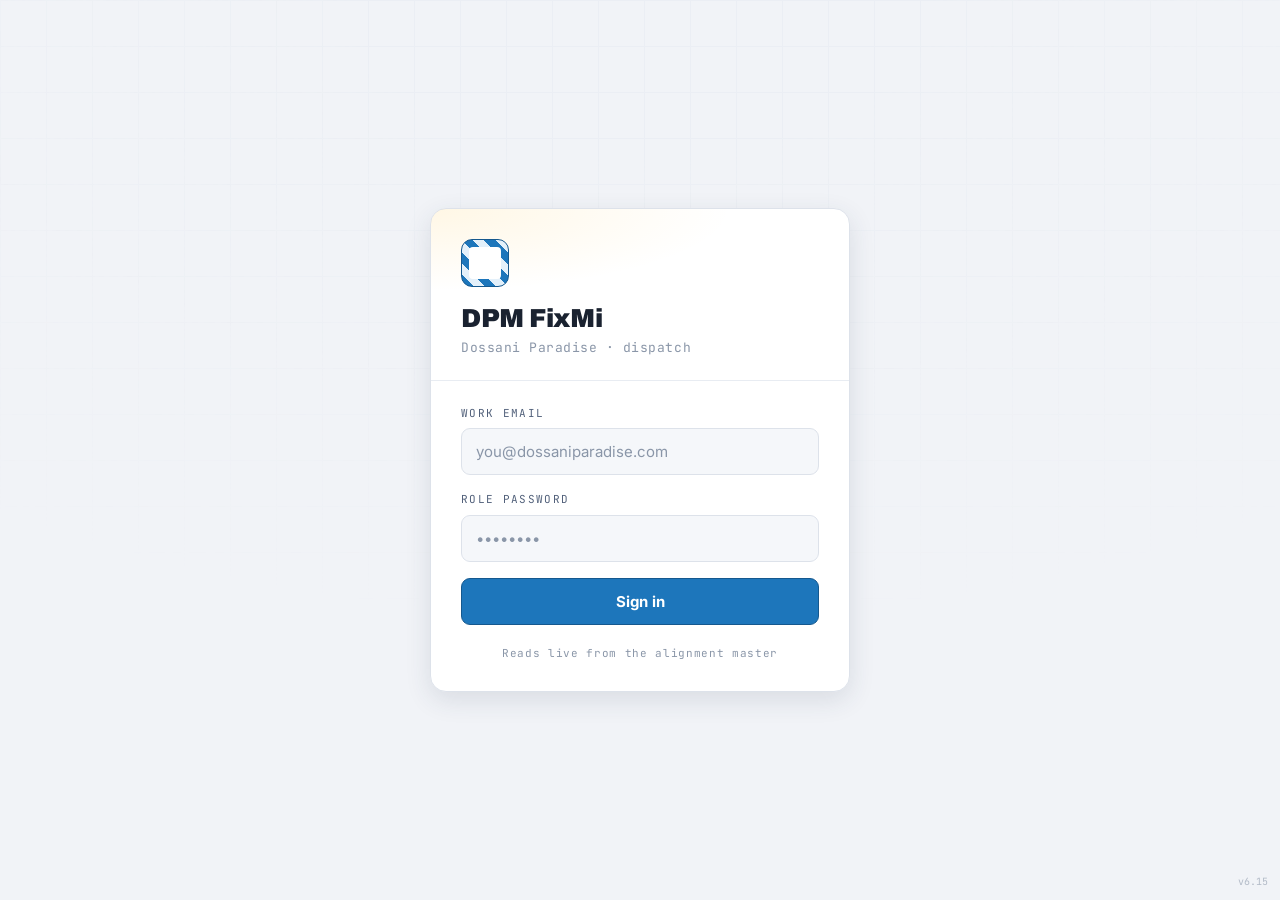
==== index.html @ 7f34e5ab "Update job costs layout and filter styles Refactor job costs layout and filters in index.html" ====
<!DOCTYPE html>
<html lang="en">
<head>
<meta charset="UTF-8">
<meta name="viewport" content="width=device-width, initial-scale=1.0, maximum-scale=1.0, user-scalable=no">
<!-- Discourage HTML caching so devices don't get stuck on old app versions.
     (The in-app version check below is the hard guarantee; these are hints.) -->
<meta http-equiv="Cache-Control" content="no-cache, no-store, must-revalidate">
<meta http-equiv="Pragma" content="no-cache">
<meta http-equiv="Expires" content="0">
<title>DPM FixMi</title>
<link rel="icon" type="image/png" href="favicon-96x96.png" sizes="96x96" />
<link rel="icon" type="image/svg+xml" href="favicon.svg" />
<link rel="shortcut icon" href="favicon.ico" />
<link rel="apple-touch-icon" sizes="180x180" href="apple-touch-icon.png" />
<meta name="apple-mobile-web-app-title" content="FixMi" />
<link rel="manifest" href="site.webmanifest" />
<link rel="preconnect" href="https://fonts.googleapis.com">
<link rel="preconnect" href="https://fonts.gstatic.com" crossorigin>
<!-- SheetJS is pulled on demand by the import tool, not on every page load -->
<link href="https://fonts.googleapis.com/css2?family=Archivo:wght@500;600;700;800;900&family=Inter:wght@400;500;600;700&family=JetBrains+Mono:wght@500;700&display=swap" rel="stylesheet">
<style>
:root{
  /* LIGHT MODE — slate/charcoal ink on light surfaces, amber accent preserved */
  --ground:#f1f3f7; --panel:#ffffff; --panel-2:#f5f7fa;
  --line:#dde2ea; --line-soft:#e8ecf2;
  --ink:#1a2230; --ink-mid:#51607a; --ink-dim:#8a96a8;
  --amber:#1d76bb; --amber-deep:#15588e; /* brand blue (wrench icon); var names kept for compatibility */
  --blue:#2563eb; --green:#059669; --red:#dc2626; --violet:#7c3aed; --cyan:#0891b2;
  --s-open:#dc2626; --s-assigned:#7c3aed; --s-progress:#1e3a8a; --s-waiting:#ea7317;
  --s-finished:#059669; --s-resolved:#047857; --s-closed:#8a96a8;
  --radius:10px; --radius-sm:7px; --shadow:0 8px 26px rgba(40,55,80,.12);
  --mono:'JetBrains Mono',ui-monospace,monospace;
  --disp:'Archivo',system-ui,sans-serif; --body:'Inter',system-ui,sans-serif;
}
*{box-sizing:border-box;-webkit-tap-highlight-color:transparent}
html,body{margin:0;padding:0}
body{background:var(--ground);color:var(--ink);font-family:var(--body);font-size:15px;line-height:1.5;-webkit-font-smoothing:antialiased;min-height:100vh}
body::before{content:"";position:fixed;inset:0;z-index:0;pointer-events:none;
  background-image:linear-gradient(var(--line-soft) 1px,transparent 1px),linear-gradient(90deg,var(--line-soft) 1px,transparent 1px);
  background-size:46px 46px;opacity:.6;mask-image:radial-gradient(ellipse 90% 70% at 50% 0%,#000 25%,transparent 100%)}
button{font-family:inherit;cursor:pointer}
input,select,textarea{font-family:inherit}
.hidden{display:none!important}
.mono{font-family:var(--mono)}

/* ===== REFERENCE BADGE SYSTEM (remove later: set SHOW_REF_TAGS=false) ===== */
.reftag{
  position:absolute;top:-7px;left:-7px;z-index:5;
  background:#ff2d7e;color:#fff;font-family:var(--mono);font-weight:700;
  font-size:9px;line-height:1;padding:2px 4px;border-radius:4px;
  pointer-events:none;letter-spacing:.02em;box-shadow:0 1px 3px rgba(0,0,0,.5);
  opacity:.92;white-space:nowrap;
}
[data-reftagged]{position:relative}
body.no-reftags .reftag{display:none}

/* ===== TOPBAR ===== */
.topbar{position:sticky;top:0;z-index:40;display:flex;align-items:center;gap:14px;padding:12px 18px;
  background:rgba(255,255,255,.85);backdrop-filter:blur(12px);border-bottom:1px solid var(--line)}
.brand{display:flex;align-items:center;gap:11px;min-width:0}
.brand-mark{width:34px;height:34px;border-radius:8px;flex-shrink:0;
  background:repeating-linear-gradient(45deg,var(--amber) 0 6px,#e3f0fa 6px 12px);border:1px solid var(--amber-deep);position:relative}
.brand-mark::after{content:"";position:absolute;inset:5px;border-radius:3px;background:var(--ground)}
.brand-name{font-family:var(--disp);font-weight:800;font-size:16px;letter-spacing:.02em;line-height:1.05}
.brand-sub{font-family:var(--mono);font-size:10px;color:var(--ink-dim);letter-spacing:.14em;text-transform:uppercase}
.topbar-spacer{flex:1}
.who{display:flex;flex-direction:column;align-items:flex-end;line-height:1.2;text-align:right;min-width:0}
.who-name{font-weight:600;font-size:13px;white-space:nowrap;overflow:hidden;text-overflow:ellipsis;max-width:42vw}
.who-role{font-family:var(--mono);font-size:10px;letter-spacing:.1em;text-transform:uppercase;color:var(--amber)}
.icon-btn{background:var(--panel-2);border:1px solid var(--line);color:var(--ink-mid);width:38px;height:38px;border-radius:9px;font-size:15px;display:grid;place-items:center;transition:.15s}
.icon-btn:hover{border-color:var(--amber);color:var(--amber)}

.wrap{position:relative;z-index:1;max-width:1180px;margin:0 auto;padding:22px 18px 90px}

/* ===== LOGIN ===== */
.login-stage{position:relative;z-index:1;min-height:100vh;display:grid;place-items:center;padding:24px}
.login-card{width:100%;max-width:420px;background:var(--panel);border:1px solid var(--line);border-radius:16px;box-shadow:var(--shadow);overflow:hidden}
.login-head{padding:30px 30px 22px;border-bottom:1px solid var(--line-soft);background:radial-gradient(120% 80% at 0% 0%,rgba(255,176,0,.10),transparent 60%)}
.login-mark{width:48px;height:48px;border-radius:11px;margin-bottom:18px;background:repeating-linear-gradient(45deg,var(--amber) 0 8px,#e3f0fa 8px 16px);border:1px solid var(--amber-deep);position:relative}
.login-mark::after{content:"";position:absolute;inset:7px;border-radius:4px;background:var(--panel)}
.login-title{font-family:var(--disp);font-weight:900;font-size:26px;letter-spacing:-.01em;line-height:1.05}
.login-tag{color:var(--ink-dim);font-size:13px;margin-top:6px;font-family:var(--mono);letter-spacing:.04em}
.login-body{padding:24px 30px 30px;display:flex;flex-direction:column;gap:16px}
.field{display:flex;flex-direction:column;gap:7px}
.label{font-family:var(--mono);font-size:11px;letter-spacing:.12em;text-transform:uppercase;color:var(--ink-mid)}
.input{background:var(--panel-2);border:1px solid var(--line);border-radius:9px;padding:13px 14px;color:var(--ink);font-size:15px;width:100%;transition:.15s}
.input:focus{outline:none;border-color:var(--amber);box-shadow:0 0 0 3px rgba(29,118,187,.14)}
.input::placeholder{color:var(--ink-dim)}
.btn{border:1px solid transparent;border-radius:9px;padding:13px 18px;font-weight:600;font-size:15px;display:inline-flex;align-items:center;justify-content:center;gap:8px;transition:.15s;white-space:nowrap;text-decoration:none}
.btn-primary{background:var(--amber);color:#fff;border-color:var(--amber-deep);font-weight:700}
.btn-primary:hover{background:#ffbe2e}
.btn-primary:disabled{opacity:.55;cursor:not-allowed}
.btn-ghost{background:var(--panel-2);color:var(--ink);border-color:var(--line)}
.btn-ghost:hover{border-color:var(--amber);color:var(--amber)}
.btn-danger{background:transparent;color:var(--red);border-color:rgba(248,113,113,.4)}
.btn-danger:hover{background:rgba(248,113,113,.12)}
.btn-sm{padding:8px 12px;font-size:13px;border-radius:7px}
.btn-block{width:100%}
.btn-block.fin{background:var(--green);border-color:#047857;color:#fff}
.btn-block.fin:hover{background:#047857}
.login-err{background:rgba(248,113,113,.1);border:1px solid rgba(248,113,113,.35);color:#fca5a5;border-radius:8px;padding:11px 13px;font-size:13px}
.login-foot{font-size:11px;color:var(--ink-dim);text-align:center;font-family:var(--mono);letter-spacing:.06em;padding-top:4px}

/* ===== PAGE HEAD / STATS / FILTERS ===== */
.page-head{display:flex;align-items:flex-end;justify-content:space-between;gap:16px;margin-bottom:20px;flex-wrap:wrap}
.page-title{font-family:var(--disp);font-weight:900;font-size:26px;letter-spacing:-.01em;line-height:1.05}
.page-meta{font-family:var(--mono);font-size:11px;color:var(--ink-dim);letter-spacing:.1em;text-transform:uppercase;margin-top:5px}
.head-actions{display:flex;gap:10px;flex-wrap:wrap}
/* ===== STATUS TILES (Open + Closed always; middle 6 expand) ===== */
.tiles-wrap{display:flex;align-items:stretch;gap:8px;margin-bottom:16px}
.tiles-wrap>.tile{flex:1 1 0;min-width:120px}
.tiles-exp{flex:0 0 auto;width:40px;border:2px dashed var(--line);background:var(--panel);border-radius:11px;display:flex;flex-direction:column;align-items:center;justify-content:center;gap:4px;cursor:pointer;transition:.15s;color:var(--ink-dim)}
.tiles-exp:hover{border-color:var(--amber);color:var(--amber)}
.exp-chevs{font-size:15px;font-weight:700;letter-spacing:-1px}
.exp-hint{font-family:var(--mono);font-size:8px;letter-spacing:.1em;text-transform:uppercase;writing-mode:vertical-rl}
.tiles-wrap.expanded .tiles-exp{display:none}
.tiles-mid{display:flex;gap:8px;overflow:hidden;max-width:0;opacity:0;transition:max-width .35s ease,opacity .25s ease}
.tiles-mid>.tile{flex:1 1 0;min-width:118px}
.tiles-wrap.expanded .tiles-mid{max-width:1400px;opacity:1}
.tile{background:var(--panel);border:2px solid var(--line);border-radius:11px;padding:11px 12px;text-align:center;transition:.13s;font-family:inherit;cursor:pointer;border-top:3px solid var(--tc)}
.tile:hover{border-color:var(--tc);transform:translateY(-1px)}
.tile.on{background:var(--tc);border-color:var(--tc)}
.tile-l{font-family:var(--mono);font-size:10px;font-weight:700;letter-spacing:.08em;color:var(--tc)}
.tile.on .tile-l{color:#fff}
.tile-n{font-family:var(--disp);font-weight:900;font-size:26px;line-height:1.1;color:var(--ink)}
.tile.on .tile-n{color:#fff}
.tile-s{font-size:9.5px;color:var(--ink-dim);margin-top:2px;line-height:1.25}
.tile.on .tile-s{color:rgba(255,255,255,.85)}
.tile.big{transform:scale(1.06);box-shadow:0 6px 20px rgba(40,55,80,.2);z-index:2}
.tile.big .tile-n{font-size:30px}
.board-controls{display:flex;gap:10px;flex-wrap:wrap;margin-bottom:14px;align-items:center}
.sort-select{max-width:210px}
@media(max-width:600px){.sort-select{max-width:none}}
.loc-select{max-width:300px;flex:0 1 auto}
.search{flex:1;min-width:160px}
.list-head{font-family:var(--disp);font-weight:800;font-size:18px;margin:0 0 12px}
.list-head .lh-n{color:var(--ink-dim);font-weight:600}
.bulk-bar{display:flex;align-items:center;gap:10px;flex-wrap:wrap;margin-bottom:14px;padding:10px 12px;background:var(--panel);border:1px solid var(--line);border-radius:10px}
.bulk-bar.active{background:#eaf3fb;border-color:var(--amber)}
.bulk-all{display:flex;align-items:center;gap:6px;font-size:13px;font-weight:600;cursor:pointer}
.bulk-count{font-family:var(--mono);font-size:12px;color:var(--ink-mid);margin-right:auto}
.row-chk{display:flex;align-items:center;padding-right:4px;cursor:pointer}
.row-chk input{width:18px;height:18px;cursor:pointer}
.row.row-selected{border-color:var(--amber);background:#eaf3fb}

/* ===== HORIZONTAL TICKET ROWS ===== */
.rows{display:flex;flex-direction:column;gap:8px}
.row{display:flex;align-items:center;gap:14px;background:var(--panel);border:1px solid var(--line);border-radius:10px;padding:12px 15px;cursor:pointer;transition:.12s}
.row:hover{border-color:var(--ink-dim);box-shadow:var(--shadow)}
.row.tinted{background:color-mix(in srgb,var(--rt) 7%,var(--panel));border-left:3px solid var(--rt)}
.row.tinted:hover{background:color-mix(in srgb,var(--rt) 12%,var(--panel))}
.row.row-prog{background:color-mix(in srgb,var(--blue) 10%,var(--panel));border-color:var(--blue);border-left:4px solid var(--blue)}
.row.row-prog:hover{background:color-mix(in srgb,var(--blue) 16%,var(--panel))}
.row.row-emerg{background:color-mix(in srgb,var(--red) 8%,var(--panel));border-color:var(--red);border-left:4px solid var(--red)}
.row.row-emerg:hover{background:color-mix(in srgb,var(--red) 14%,var(--panel))}
.r-dist{font-weight:600;color:var(--ink-mid)}
.loc-note{display:block;width:100%;text-align:left;font-size:12.5px;border-radius:9px;padding:9px 12px;margin:-4px 0 14px;border:1px solid var(--line)}
.loc-note.ok{background:color-mix(in srgb,var(--green) 8%,var(--panel));color:var(--green);border-color:color-mix(in srgb,var(--green) 30%,var(--line))}
.loc-note.ask{background:var(--panel-2);color:var(--amber-deep);border-color:color-mix(in srgb,var(--amber) 40%,var(--line));font-weight:600;cursor:pointer}
.loc-note.ask:hover{border-color:var(--amber);background:#eaf3fb}
.tl-card{background:var(--panel-2);border:1px solid var(--line);border-radius:12px;padding:14px;margin-bottom:12px}
.rp-empty{color:var(--ink-dim);font-size:13px;padding:18px;text-align:center;background:var(--panel-2);border-radius:10px}
.rp-head{font-weight:800;font-size:16px;margin-bottom:12px}
.rp-summary{display:flex;gap:8px;flex-wrap:wrap;margin-bottom:16px}
.rp-stat{flex:1;min-width:64px;background:var(--panel-2);border:1px solid var(--line);border-radius:10px;padding:10px 8px;text-align:center}
.rp-stat .rp-n{font-family:var(--disp);font-weight:800;font-size:22px;color:var(--amber-deep)}
.rp-stat .rp-l{font-size:10px;color:var(--ink-dim);text-transform:uppercase;letter-spacing:.05em;margin-top:2px}
.rp-map-wrap{border:1px solid var(--line);border-radius:12px;overflow:hidden;background:var(--panel-2)}
.rp-map{display:block;width:100%;height:auto}
.rp-stop:hover circle{fill:var(--amber)}
.rp-legend{display:flex;gap:14px;flex-wrap:wrap;padding:9px 12px;font-size:11px;color:var(--ink-mid);border-top:1px solid var(--line)}
.rp-legend i{display:inline-block;width:11px;height:11px;border-radius:50%;vertical-align:middle;margin-right:4px}
.rp-legend .lg-store{background:var(--amber-deep)}
.rp-legend .lg-ping{background:var(--blue);opacity:.55}
.rp-legend .lg-route{border-radius:0;height:3px;width:14px;background:var(--amber)}
.rp-timeline{display:flex;flex-direction:column;gap:2px}
.rp-row{display:flex;gap:12px;padding:10px 8px;border-radius:8px;align-items:flex-start}
.rp-row:hover{background:var(--panel-2)}
.rp-time{font-size:12px;color:var(--ink-dim);min-width:62px;padding-top:2px}
.rp-act{font-weight:700;font-size:13.5px}
.rp-store{font-size:12.5px;color:var(--ink-mid);margin-top:1px}
.rp-note{font-size:12.5px;color:var(--ink-dim);margin-top:3px;font-style:italic}
.tl-name{font-weight:700;font-size:15px;margin-bottom:9px}
.tl-none{color:var(--ink-dim);font-size:13px}
.tl-last{display:flex;align-items:center;justify-content:space-between;gap:10px;text-decoration:none;color:inherit;
  background:color-mix(in srgb,var(--blue) 8%,var(--panel));border:1px solid color-mix(in srgb,var(--blue) 30%,var(--line));border-radius:10px;padding:11px 13px}
.tl-last:hover{background:color-mix(in srgb,var(--blue) 14%,var(--panel))}
.tl-last-label{font-weight:700;font-size:13.5px;color:var(--blue)}
.tl-co{font-size:12px;color:var(--ink-mid);margin-top:3px}
.tl-when{font-size:11px;color:var(--ink-dim);margin-top:2px}
.tl-open{font-weight:700;color:var(--blue);white-space:nowrap}
.tl-hist-label{font-size:10px;letter-spacing:.08em;text-transform:uppercase;color:var(--ink-dim);margin:12px 0 6px;font-family:var(--mono)}
.tl-hist{display:flex;flex-direction:column;gap:2px}
.tl-ping{display:flex;align-items:center;gap:9px;text-decoration:none;color:inherit;padding:7px 4px;border-radius:7px}
.tl-ping:hover{background:var(--panel)}
.tl-dot2{width:7px;height:7px;border-radius:50%;background:var(--ink-dim);flex-shrink:0}
.tl-ping .tl-co{margin:0;flex:1}
.tl-ago{font-size:11px;color:var(--ink-dim);white-space:nowrap}
.loc-consent{text-align:center;padding:6px 4px}
.loc-consent .lc-ic{font-size:40px;margin-bottom:8px}
.loc-consent p{margin:6px 0;font-size:15px}
.loc-consent .lc-sub{font-size:13px;color:var(--ink-mid);line-height:1.5}
.row-main{flex:1;min-width:0}
.row-top{display:flex;align-items:center;gap:8px;margin-bottom:2px}
.row-store{font-weight:700;font-size:14px;white-space:nowrap;overflow:hidden;text-overflow:ellipsis}
.row-desc{color:var(--ink-mid);font-size:13.5px;white-space:nowrap;overflow:hidden;text-overflow:ellipsis;margin-bottom:4px}
.row-meta{display:flex;align-items:center;gap:7px;font-size:11px;color:var(--ink-dim);flex-wrap:wrap}
.r-id{color:var(--ink-dim);letter-spacing:.03em}
.r-sep{opacity:.5}
.r-pri{font-weight:700;text-transform:uppercase;font-size:10px;letter-spacing:.04em}
.r-pri.n{color:var(--green)}
.r-pri.u{color:#7a5b00;background:#ffd84d;padding:2px 7px;border-radius:4px;font-weight:700}
.r-pri.e{color:#fff;background:var(--red);padding:2px 7px;border-radius:4px;font-weight:700}
.row-right{flex:0 0 auto;display:flex;align-items:center}
.row-assign{display:flex;gap:8px;align-items:center}
.row-sel{padding:9px 11px;font-size:13px;min-width:150px}
.row-status{text-align:right;min-width:90px}
.rs-label{font-family:var(--mono);font-size:11px;font-weight:700;letter-spacing:.06em;text-transform:uppercase;color:var(--tc)}
.rs-who{font-size:12px;color:var(--ink);font-weight:600;margin-top:2px}
.rs-meta{font-size:11px;margin-top:3px;color:var(--ink-dim)}
.rs-meta.wait{color:var(--s-waiting);font-weight:600}
.rs-meta.prog{color:var(--s-progress);font-weight:700;font-family:var(--mono)}
/* below-row action bars (assigned/waiting/in-progress) */
.row-wrap{display:flex;flex-direction:column}
.row-bar{display:flex;align-items:center;justify-content:space-between;gap:12px;flex-wrap:wrap;
  background:#eef4ff;border:1px solid #d6e4ff;border-top:none;border-radius:0 0 10px 10px;
  margin-top:-1px;padding:9px 15px;font-size:13px;color:var(--ink-mid)}
.row-bar b{color:var(--ink)}
/* Long store names / descriptions must wrap, never widen the page. */
.row-main,.row-desc,.row-store,.rs-who,.v-name,.v-meta,.imp-desc{min-width:0;overflow-wrap:anywhere}
.row{min-width:0}
html,body{max-width:100%;overflow-x:hidden}
.rb-btns{display:flex;gap:7px;flex-wrap:wrap;align-items:center;justify-content:flex-end;flex:1 1 auto;min-width:0}
.row-bar>span:first-child{flex:0 1 auto;min-width:0}
/* the assign dropdown inside a row bar shouldn't hog the line or collapse */
.rb-btns .row-sel{flex:0 1 190px;min-width:130px}
.rb-btns .btn.tk-cur{opacity:1;border-color:var(--amber);background:rgba(29,118,187,.12);color:var(--amber-deep);font-weight:700;cursor:default}
.rb-none{font-size:12px;color:var(--ink-dim);font-style:italic}
.row-wrap .row{position:relative;z-index:1}
.row-wrap:has(.row-bar) .row{border-radius:10px 10px 0 0}
.contact-choose{display:flex;flex-direction:column;gap:10px}
.contact-note{font-size:12px;color:var(--ink-dim);background:var(--panel-2);border:1px solid var(--line-soft);border-radius:8px;padding:10px 12px;margin-top:14px}
.sbadge{font-family:var(--mono);font-size:10px;font-weight:700;letter-spacing:.08em;text-transform:uppercase;padding:4px 9px;border-radius:6px;display:inline-flex;align-items:center;gap:5px;white-space:nowrap}
.sbadge .dot{width:6px;height:6px;border-radius:50%;background:currentColor}

.empty{text-align:center;padding:54px 20px;color:var(--ink-dim);border:1px dashed var(--line);border-radius:14px;background:rgba(255,255,255,.01)}
.empty-mark{font-size:34px;margin-bottom:12px;opacity:.5}
.empty h3{font-family:var(--disp);font-weight:700;color:var(--ink-mid);margin:0 0 6px;font-size:18px}
.empty p{margin:0;font-size:14px}

/* manager hub */
.hub{display:grid;grid-template-columns:1fr 1fr;gap:14px;margin-bottom:24px}
.hub-btn{background:var(--panel);border:1px solid var(--line);border-radius:14px;padding:26px 22px;text-align:left;transition:.15s;display:flex;flex-direction:column;gap:8px}
.hub-btn:hover{border-color:var(--amber);transform:translateY(-2px);box-shadow:var(--shadow)}
.hub-btn .hb-ic{font-size:26px;margin-bottom:4px}
.hub-btn .hb-t{font-family:var(--disp);font-weight:800;font-size:17px}
.hub-btn .hb-d{font-size:13px;color:var(--ink-dim);line-height:1.4}
.hub-btn.accent{background:linear-gradient(135deg,rgba(29,118,187,.14),transparent 70%);border-color:var(--amber-deep)}
.inv-btn{background:linear-gradient(135deg,rgba(29,118,187,.10),transparent 70%);border-color:var(--amber-deep)}
.inv-frac{font-family:var(--mono);font-size:13px;color:var(--amber-deep);margin-left:6px}
.inv-bar{height:6px;border-radius:99px;background:var(--panel-2);border:1px solid var(--line);overflow:hidden;margin-top:8px}
.inv-bar.sm{height:5px;margin-top:6px}
.inv-fill{height:100%;background:linear-gradient(90deg,var(--amber),var(--amber-deep));border-radius:99px;transition:width .25s}
.inv-row{display:flex;align-items:center;gap:12px;width:100%;text-align:left;background:var(--panel);border:1px solid var(--line);
  border-radius:11px;padding:12px 13px;margin-bottom:8px;cursor:pointer}
.inv-row:hover{border-color:var(--amber)}
.inv-name{font-weight:700;font-size:14px}
.inv-count{font-family:var(--mono);font-size:12px;color:var(--ink-dim);white-space:nowrap}
.inv-count.full{color:var(--green,#16a34a);font-weight:700}
.inv-head{background:var(--panel-2);border:1px solid var(--line);border-radius:10px;padding:11px 13px;margin-bottom:12px;font-size:13.5px}
.inv-item{display:flex;align-items:center;gap:11px;padding:9px 4px;border-bottom:1px solid var(--line)}
.inv-thumb{width:52px;height:52px;border-radius:9px;border:1px solid var(--line);background:var(--panel-2);position:relative;
  display:grid;place-items:center;overflow:hidden;flex-shrink:0}
.inv-thumb img{width:100%;height:100%;object-fit:cover;cursor:pointer}
.inv-thumbs{display:flex;gap:5px;flex-shrink:0;flex-wrap:wrap;max-width:172px}
/* The remove badge sits INSIDE the photo's corner — .inv-thumb clips its
   overflow (rounded corners), so anything poking outside gets cut off.
   The ::after pseudo expands the touch target to ~36px without growing the
   visible button. */
.inv-ph-x{position:absolute;top:3px;right:3px;width:22px;height:22px;border:none;border-radius:6px;
  background:rgba(12,18,28,.62);color:#fff;font-size:11px;font-weight:700;line-height:1;
  display:grid;place-items:center;padding:0;z-index:2;cursor:pointer}
.inv-ph-x::after{content:"";position:absolute;inset:-7px}
.inv-ph-x:active{background:var(--red)}
.inv-na{font-size:11px;font-weight:800;color:var(--ink-dim);letter-spacing:.04em}
.inv-todo{color:var(--ink-dim)}
.inv-label{font-weight:600;font-size:13.5px}
.inv-by{font-size:11px;color:var(--ink-dim);margin-top:2px}
.inv-acts{display:flex;gap:6px;flex-shrink:0;flex-wrap:wrap;justify-content:flex-end}
.inv-item.done .inv-thumb{border-color:var(--green,#16a34a)}
.inv-item.na .inv-thumb{background:var(--panel);border-style:dashed}
.inv-item.rej .inv-thumb{border-color:var(--red);background:rgba(248,113,113,.08)}
.inv-item.rej .inv-todo{color:var(--red);font-weight:800}
.inv-rej{font-size:11.5px;color:var(--red);background:rgba(248,113,113,.08);border-left:3px solid var(--red);
  border-radius:5px;padding:6px 9px;margin-top:5px;line-height:1.45}
.inv-rej b{display:block;font-size:10px;text-transform:uppercase;letter-spacing:.05em;margin-bottom:2px}
.inv-row.full{border-color:var(--green)}
/* Slim inventory strip on the Overwatch panel (map/list views) */
.inv-ow{display:flex;align-items:center;gap:10px;width:100%;margin:0 0 14px;padding:10px 14px;background:var(--panel);
  border:1px solid var(--line);border-radius:var(--radius-sm);font-size:13px;font-weight:700;color:var(--ink);text-align:left;transition:.13s}
.inv-ow:hover{border-color:var(--amber)}
/* Completed state: the inventory message shrinks to one green success line */
.inv-success{display:flex;align-items:center;justify-content:center;gap:8px;width:100%;padding:9px 13px;font-size:13px;font-weight:700;
  color:var(--green);background:rgba(5,150,105,.08);border:1px solid var(--green);border-radius:var(--radius-sm);text-align:center}
button.inv-success:hover{background:rgba(5,150,105,.14)}
@media(max-width:600px){
  .inv-item{flex-wrap:wrap}
  .inv-acts{width:100%;justify-content:stretch}
  .inv-acts .btn{flex:1;min-height:42px}
  /* Bigger touch surfaces on phones */
  .inv-thumb{width:60px;height:60px}
  .inv-thumbs{max-width:200px}
  .inv-ph-x{width:26px;height:26px;font-size:12px}
  .preview-strip img{width:64px;height:64px}
  .preview-strip .pv-x{width:27px;height:27px;font-size:12px}
  .preview-strip .pv-retry{height:34px;font-size:13px}
  .x-btn{width:40px;height:40px}
  .btn-sm{min-height:40px}
  .cmt-actions .btn{min-height:42px}
  .cmt-actions .btn-primary{flex:1}
  .ow-tab{min-height:40px}
  .inv-ow{min-height:44px}
  .inv-success{min-height:42px}
  .thumb{width:80px;height:80px}
  .cmt-photos .thumb{width:64px;height:64px}
}
.store-grid{display:grid;grid-template-columns:repeat(auto-fill,minmax(150px,1fr));gap:12px}
.store-tile{display:flex;flex-direction:column;justify-content:space-between;gap:14px;min-height:120px;text-align:left;
  background:var(--panel);border:1px solid var(--line);border-radius:14px;padding:16px;transition:.15s;cursor:pointer}
.store-tile:hover{border-color:var(--amber);transform:translateY(-2px);box-shadow:var(--shadow)}
.store-tile.has-open{border-left:4px solid var(--amber)}
.store-tile .st-top{display:flex;flex-direction:column;gap:3px}
.store-tile .st-name{font-weight:700;font-size:15px;line-height:1.25}
.store-tile .st-num{font-size:11px;color:var(--ink-dim)}
.store-tile .st-foot{display:flex;align-items:baseline;gap:9px}
.store-tile .st-count{font-family:var(--disp);font-weight:800;font-size:30px;line-height:1;color:var(--ink-dim)}
.store-tile.has-open .st-count{color:var(--amber-deep)}
.store-tile .st-sub{font-size:12px;color:var(--ink-dim)}
.back-link{background:none;border:none;color:var(--ink-dim);font-size:13px;font-weight:600;padding:0 0 6px;cursor:pointer}
.back-link:hover{color:var(--amber-deep)}

/* ===== MODAL ===== */
.overlay{position:fixed;inset:0;z-index:60;background:rgba(26,34,48,.45);backdrop-filter:blur(4px);display:flex;align-items:flex-end;justify-content:center;opacity:0;pointer-events:none;transition:.2s;padding:48px 14px 14px}
.overlay.on{opacity:1;pointer-events:auto}
@media(min-width:640px){.overlay{align-items:center;padding:40px 24px}}
.overlay.wide .sheet{max-width:min(900px,100%)}
/* Tall mode — for long forms like the import reviewer. Fills the viewport and
   keeps the action row pinned so you never scroll or zoom to find the buttons. */
.overlay.tall{padding:14px}
.overlay.tall .sheet{max-width:820px;height:calc(100vh - 28px);max-height:none;display:flex;flex-direction:column;overflow:hidden}
.overlay.tall .sheet-head{flex:0 0 auto}
.overlay.tall .sheet-body{flex:1 1 auto;overflow-y:auto;-webkit-overflow-scrolling:touch}
.imp-actions{position:sticky;bottom:0;background:var(--panel);border-top:1px solid var(--line);
  padding:12px 0 4px;margin-top:16px;display:flex;gap:9px;z-index:3}
@media(max-width:639px){
  .overlay.tall{padding:0}
  .overlay.tall .sheet{height:100vh;border-radius:0}
  .imp-fields{grid-template-columns:1fr}
}
/* two-column field grid so the form fits without endless scrolling */
.imp-fields{display:grid;grid-template-columns:1fr 1fr;gap:12px;margin-top:12px}
.imp-fields .full{grid-column:1/-1}
.sheet{position:relative;background:var(--panel);border:1px solid var(--line);width:100%;max-width:520px;max-height:calc(100vh - 96px);overflow-y:auto;border-radius:18px;transform:translateY(20px);transition:.25s;box-shadow:var(--shadow)}
@media(max-width:639px){.sheet{max-height:calc(100vh - 62px)}}
.overlay.on .sheet{transform:translateY(0)}
.x-float{position:absolute;top:14px;right:14px;z-index:5}
.sheet-head:has(.x-btn){padding-right:20px}
.sheet-head{position:sticky;top:0;z-index:2;background:var(--panel);display:flex;align-items:center;gap:12px;padding:18px 20px;border-bottom:1px solid var(--line-soft)}
.sheet-head h2{font-family:var(--disp);font-weight:800;font-size:19px;margin:0;flex:1}
.sheet-body{padding:20px}
.sheet-foot{position:sticky;bottom:0;background:var(--panel);border-top:1px solid var(--line-soft);padding:14px 20px;display:flex;gap:10px}
.x-btn{background:var(--panel-2);border:1px solid var(--line);color:var(--ink-mid);width:34px;height:34px;border-radius:8px;font-size:16px;display:grid;place-items:center}
.x-btn:hover{color:var(--ink)}
.detail-row{display:flex;justify-content:space-between;gap:14px;padding:11px 0;border-bottom:1px solid var(--line-soft);font-size:14px}
.detail-row .k{color:var(--ink-dim);font-family:var(--mono);font-size:11px;letter-spacing:.08em;text-transform:uppercase;white-space:nowrap;padding-top:2px}
.detail-row .v{text-align:right;color:var(--ink)}
.close-note{background:var(--panel-2);border-left:3px solid var(--ink-dim);border-radius:6px;padding:9px 12px;
  margin:0 0 16px;font-size:13px;color:var(--ink-mid);line-height:1.5;white-space:pre-wrap}
.close-note b{display:block;font-size:10px;text-transform:uppercase;letter-spacing:.05em;color:var(--ink-dim);margin-bottom:3px}
.detail-desc{background:var(--panel-2);border:1px solid var(--line-soft);border-radius:9px;padding:13px 15px;font-size:14px;color:var(--ink-mid);line-height:1.55;margin:4px 0 16px}
.photo-grid{display:flex;gap:8px;flex-wrap:wrap;margin:6px 0 18px}
.photo-grid img{width:84px;height:84px;border-radius:9px;object-fit:cover;border:1px solid var(--line);cursor:pointer}
.detail-store{display:flex;align-items:center;justify-content:space-between;gap:10px;flex-wrap:wrap}
.gps-btn{flex-shrink:0;text-decoration:none}
.thumb-grid{display:flex;gap:8px;flex-wrap:wrap;margin:8px 0 16px}
.thumb{width:72px;height:72px;border-radius:9px;overflow:hidden;border:1px solid var(--line);background:var(--panel-2);display:block;flex-shrink:0;padding:0;cursor:pointer}
.thumb img{width:100%;height:100%;object-fit:cover;display:block}
.photo-overlay{z-index:80;align-items:center;padding:32px 16px;background:rgba(15,20,30,.82)}
@media(min-width:640px){.photo-overlay{padding:48px}}
.photo-lightbox{position:relative;max-width:min(960px,96vw);max-height:90vh;display:flex}
.photo-lightbox img{max-width:100%;max-height:90vh;width:auto;height:auto;object-fit:contain;border-radius:12px;box-shadow:0 12px 48px rgba(0,0,0,.5)}
.photo-lightbox .x-float{top:-6px;right:-6px;background:var(--panel);border:1px solid var(--line)}
.bulk-prog{padding:6px 2px 2px}
.bp-count{font-family:var(--disp,var(--mono));font-weight:800;font-size:26px;text-align:center;margin-bottom:12px}
.bp-track{height:12px;border-radius:99px;background:var(--panel-2);border:1px solid var(--line);overflow:hidden}
.bp-fill{height:100%;background:linear-gradient(90deg,var(--amber),var(--amber-deep));border-radius:99px;transition:width .25s ease}
.bp-note{font-size:12.5px;color:var(--ink-dim);text-align:center;margin-top:10px}
.timeline{margin:6px 0 4px;padding-left:4px}
.tl-item{display:flex;gap:11px;padding:8px 0;font-size:13px}
.tl-dot{width:9px;height:9px;border-radius:50%;background:var(--amber);margin-top:5px;flex-shrink:0;box-shadow:0 0 0 3px rgba(255,176,0,.15)}
.tl-c .tl-act{font-weight:600;color:var(--ink)}
.tl-c .tl-meta{color:var(--ink-dim);font-size:11px;font-family:var(--mono);margin-top:2px}
.tl-c .tl-note{color:var(--ink-mid);font-size:13px;margin-top:3px}
.comments{display:flex;flex-direction:column;gap:9px;margin:4px 0 12px}
.cmt{background:var(--panel-2);border:1px solid var(--line-soft);border-radius:9px;padding:10px 12px}
.cmt-head{display:flex;align-items:baseline;gap:8px;margin-bottom:4px;flex-wrap:wrap}
.cmt-who{font-weight:700;font-size:13px}
.cmt-role{font-family:var(--mono);font-size:9px;letter-spacing:.08em;text-transform:uppercase;color:var(--amber);background:rgba(29,118,187,.12);padding:2px 6px;border-radius:4px}
.cmt-time{font-size:10px;color:var(--ink-dim);margin-left:auto}
.cmt-body{font-size:13.5px;color:var(--ink-mid);line-height:1.5;white-space:pre-wrap;word-break:break-word}
.comment-add{display:flex;flex-direction:column;gap:8px;margin-bottom:8px}
.cmt-actions{display:flex;justify-content:flex-end;gap:8px}
.cmt-photos{display:flex;gap:6px;flex-wrap:wrap;margin-top:8px}
.cmt-photos .thumb{width:54px;height:54px;border-radius:8px;overflow:hidden;border:1px solid var(--line);padding:0;background:none}
.cmt-photos .thumb img{width:100%;height:100%;object-fit:cover;display:block}
.section-label{font-family:var(--mono);font-size:11px;letter-spacing:.12em;text-transform:uppercase;color:var(--ink-dim);margin:20px 0 10px;display:flex;align-items:center;gap:8px}
.section-label .ln{flex:1;height:1px;background:var(--line-soft)}
.status-grid{display:grid;grid-template-columns:repeat(auto-fill,minmax(120px,1fr));gap:8px;margin-bottom:6px}
.status-opt{border:1px solid var(--line);background:var(--panel-2);border-radius:8px;padding:10px;font-size:12px;font-weight:600;display:flex;align-items:center;gap:7px;transition:.13s;text-align:left}
.status-opt:hover{border-color:var(--ink-dim)}
.status-opt.cur{border-color:var(--amber);background:rgba(29,118,187,.08)}
.status-opt .dot{width:8px;height:8px;border-radius:50%;flex-shrink:0}
.upload-zone{border:1.5px dashed var(--line);border-radius:11px;padding:18px;text-align:center;color:var(--ink-dim);transition:.15s;cursor:pointer;background:var(--panel-2)}
.other-job{background:var(--panel-2);border:1px solid var(--line);border-radius:10px;padding:12px 14px;border-left:3px solid var(--s-progress)}
.other-job .oj-store{font-weight:700;font-size:14px}
.other-job .oj-desc{font-size:13px;color:var(--ink-mid);margin-top:2px}
.other-job .oj-meta{font-size:11px;color:var(--s-progress);margin-top:6px}
.wait-chips{display:flex;flex-wrap:wrap;gap:8px}
.wait-chip{border:1px solid var(--line);background:var(--panel-2);color:var(--ink-mid);border-radius:999px;padding:9px 14px;font-size:13px;font-weight:600;transition:.13s;min-height:40px}
.wait-chip:hover{border-color:var(--ink-dim)}
.wait-chip.on{border-color:var(--amber);background:rgba(29,118,187,.12);color:var(--amber-deep)}
.ow-toggle{display:flex;gap:6px;background:var(--panel-2);border:1px solid var(--line);border-radius:10px;padding:4px;margin-bottom:16px;width:fit-content}
.ow-tab{border:none;background:none;color:var(--ink-mid);font-size:13px;font-weight:600;padding:8px 16px;border-radius:7px;cursor:pointer;min-height:38px}
.ow-tab:hover{color:var(--ink)}
.ow-tab.on{background:var(--amber);color:#fff}
.ow-tip{position:absolute;z-index:5;pointer-events:none;opacity:0;transition:opacity .12s;
  background:var(--panel);border:1px solid var(--line);border-radius:9px;padding:9px 11px;
  box-shadow:0 6px 20px rgba(20,30,45,.16);max-width:230px}
.ow-tip.on{opacity:1;pointer-events:auto}
.ow-tip .owt-name{font-weight:700;font-size:13px;line-height:1.25}
.ow-tip .owt-sub{font-size:12px;color:var(--ink-mid);margin-top:2px}
.ow-dot{cursor:pointer}
.ow-dot.on circle{transition:r .12s}
.ow-dot:hover circle{stroke:var(--ink);stroke-width:2.2}
.v-area{font-size:11.5px;color:var(--amber-deep);margin-top:4px;font-weight:600}
.v-area.none{color:var(--ink-dim);font-weight:400}
.v-notes{font-size:12px;color:var(--ink-mid);margin-top:5px;white-space:pre-wrap;
  background:var(--panel-2);border-left:3px solid var(--line);border-radius:5px;padding:6px 9px}
.ow-leaflet{display:none;width:100%;height:460px;border-radius:14px 14px 0 0;z-index:1}
.zm-wrap{background:none;border:none}
.zm-pin{border-radius:50%;border:2px solid #fff;box-shadow:0 1px 4px rgba(0,0,0,.4);display:grid;place-items:center;cursor:pointer}
.zm-pin.on span{color:#fff;font-weight:800;font-size:12px;text-shadow:0 1px 2px rgba(0,0,0,.45)}
.leaflet-container{font:inherit}
@media(max-width:600px){.ow-leaflet{height:380px}}
.ow-map-wrap{position:relative;border:1px solid var(--line);border-radius:14px;overflow:hidden;background:var(--panel-2)}
.ow-map{display:block;width:100%;height:auto}
.ow-dot{cursor:pointer}
.ow-dot:hover circle{stroke:var(--ink);stroke-width:2.5}
.ow-legend{display:flex;flex-direction:column;gap:1px;padding:10px 12px;border-top:1px solid var(--line);background:var(--panel)}
.ow-leg-row{display:flex;align-items:center;gap:9px;font-size:12.5px;padding:4px 2px}
.ow-leg-row i{width:11px;height:11px;border-radius:50%;flex-shrink:0}
.ow-leg-name{font-weight:600;flex:1;min-width:0;overflow:hidden;text-overflow:ellipsis;white-space:nowrap}
.ow-leg-n{font-weight:700;color:var(--ink)}
.ow-leg-s{color:var(--ink-dim);font-size:11px;min-width:64px;text-align:right}
.ow-unmapped{margin-top:14px;font-size:12.5px;color:var(--ink-mid);background:var(--panel-2);border:1px solid var(--line);border-radius:10px;padding:12px}
.ow-um{background:var(--panel);border:1px solid var(--line);border-radius:999px;padding:5px 11px;margin:5px 5px 0 0;font-size:12px;cursor:pointer}
.ow-um:hover{border-color:var(--amber);color:var(--amber-deep)}
@media(max-width:600px){.ow-toggle{width:100%}.ow-tab{flex:1;padding:8px 6px}.ow-leg-s{display:none}}
.v-dot{width:12px;height:12px;border-radius:50%;flex-shrink:0;margin-right:2px;box-shadow:0 0 0 1px rgba(0,0,0,.12)}
.v-tag{font-size:9.5px;letter-spacing:.06em;text-transform:uppercase;background:var(--panel-2);border:1px solid var(--line);
  color:var(--ink-dim);border-radius:99px;padding:2px 7px;font-weight:700;vertical-align:middle;margin-left:5px}
.sw-row{display:flex;gap:8px;flex-wrap:wrap}
.sw{width:32px;height:32px;border-radius:50%;border:3px solid transparent;cursor:pointer;padding:0;box-shadow:0 0 0 1px rgba(0,0,0,.15)}
.sw.on{border-color:var(--ink);transform:scale(1.08)}
.imp-summary{display:flex;gap:8px;flex-wrap:wrap;margin-bottom:4px}
.imp-err{background:rgba(248,113,113,.1);border:1px solid var(--red);color:var(--red);border-radius:9px;padding:12px 14px;font-size:13.5px}
.imp-warnbox{background:#fff7e6;border:1px solid var(--amber);border-radius:9px;padding:10px 13px;font-size:13px;margin-top:12px;color:var(--amber-deep);font-weight:600}
.imp-map{display:flex;align-items:center;gap:10px;margin-bottom:8px}
.imp-map .imp-owl{font-family:var(--mono);font-size:12.5px;background:var(--panel-2);border:1px solid var(--line);border-radius:6px;padding:6px 10px;white-space:nowrap}
.imp-map .imp-arrow{color:var(--ink-dim)}
.imp-map select{flex:1}
.imp-list{display:flex;flex-direction:column;gap:8px;max-height:46vh;overflow-y:auto;padding-right:2px}
.imp-card{display:flex;gap:10px;border:1px solid var(--line);border-radius:10px;padding:11px 12px;background:var(--panel)}
.imp-card.off{opacity:.45;background:var(--panel-2)}
.imp-chk input{width:18px;height:18px;cursor:pointer}
.imp-body{flex:1;min-width:0}
.imp-top{display:flex;align-items:center;gap:8px;flex-wrap:wrap;margin-bottom:3px}
.imp-desc{font-size:13.5px;color:var(--ink);line-height:1.4}
.imp-meta{font-size:11px;color:var(--ink-dim);margin-top:5px}
.imp-note{font-size:12px;color:var(--ink-mid);margin-top:6px;background:var(--panel-2);border-left:3px solid var(--line);border-radius:5px;padding:6px 9px}
.imp-ok{font-size:10px;font-weight:700;text-transform:uppercase;letter-spacing:.05em;background:rgba(22,163,74,.14);color:var(--green,#16a34a);border-radius:99px;padding:3px 8px}
.imp-extra{background:var(--panel-2);border:1px solid var(--line);border-radius:9px;padding:9px 11px;margin-top:12px;font-size:11.5px;color:var(--ink-mid);display:flex;flex-wrap:wrap;gap:4px 12px}
.imp-extra b{width:100%;color:var(--ink);font-size:11px;text-transform:uppercase;letter-spacing:.05em}
.imp-step-head{background:var(--panel-2);border:1px solid var(--line);border-radius:10px;padding:12px 14px}
.imp-done{text-align:center;padding:26px 16px}
.imp-done-ic{font-size:42px;color:var(--green,#16a34a)}
.imp-done h3{margin:6px 0 4px}
.imp-done p{color:var(--ink-dim);font-size:13px;margin:0}
.imp-bad{font-size:10px;font-weight:700;text-transform:uppercase;letter-spacing:.05em;background:rgba(248,113,113,.14);color:var(--red);border-radius:99px;padding:3px 8px}
.imp-warn{font-size:10px;font-weight:700;text-transform:uppercase;letter-spacing:.05em;background:rgba(245,158,11,.16);color:var(--amber-deep);border-radius:99px;padding:3px 8px}
.cr-hero{display:flex;align-items:center;gap:16px;background:var(--panel-2);border:1px solid var(--line);border-radius:12px;padding:16px 18px}
.cr-big{font-family:var(--disp);font-weight:800;font-size:52px;line-height:1;color:var(--amber-deep)}
.cr-sub{font-size:13.5px;color:var(--ink-mid);line-height:1.5}
.cr-sub .mono{font-size:11.5px;color:var(--ink-dim)}
.cr-click{width:100%;text-align:left;background:none;border:none;padding:0;cursor:pointer}
.cr-click:hover .cr-bar{filter:brightness(1.12)}
.cr-click:hover .cr-label{color:var(--amber-deep);font-weight:600}
.cr-back{background:none;border:none;color:var(--ink-dim);font-size:12.5px;font-weight:600;cursor:pointer;padding:0 0 8px}
.cr-back:hover{color:var(--amber-deep)}
.cr-top{font-size:12.5px;color:var(--ink-mid);background:var(--panel-2);border:1px solid var(--line);
  border-radius:8px;padding:7px 11px;margin:10px 0 4px}
.cr-hint{font-size:11.5px;color:var(--ink-dim);margin:6px 0 8px}
.cr-chart{display:flex;flex-direction:column;gap:7px}
.cr-row{display:grid;grid-template-columns:120px 1fr 34px;align-items:center;gap:10px}
.cr-label{font-size:12.5px;color:var(--ink);text-align:right;overflow-wrap:anywhere}
.cr-track{height:22px;background:var(--panel-2);border:1px solid var(--line);border-radius:6px;overflow:hidden}
.cr-bar{height:100%;background:linear-gradient(90deg,var(--amber),var(--amber-deep));border-radius:5px;transition:width .3s}
.cr-n{font-family:var(--mono);font-size:12.5px;font-weight:700;color:var(--ink-mid)}
@media(max-width:600px){.cr-row{grid-template-columns:92px 1fr 30px;gap:7px}.cr-big{font-size:44px}}
.ce-tabs{display:flex;gap:6px;flex-wrap:wrap}
.ce-tab{border:1px solid var(--line);background:var(--panel-2);border-radius:99px;padding:7px 13px;font-size:12.5px;font-weight:600;cursor:pointer;color:var(--ink-mid)}
.ce-tab.on{background:var(--amber);border-color:var(--amber-deep);color:#fff}
.ce-cat{border:1px solid var(--line);border-radius:10px;margin-bottom:8px;background:var(--panel)}
.ce-head{display:flex;align-items:center;gap:8px;padding:9px 10px}
.ce-toggle{background:none;border:none;font-size:15px;color:var(--ink-dim);cursor:pointer;width:22px;flex-shrink:0}
.ce-count{font-family:var(--mono);font-size:11px;color:var(--ink-dim);background:var(--panel-2);border-radius:99px;padding:3px 8px;flex-shrink:0}
.ce-subs{border-top:1px solid var(--line);padding:10px 10px 10px 34px;background:var(--panel-2)}
.ce-sub{display:flex;gap:7px;align-items:center;margin-bottom:6px}
.ce-none{font-size:12px;color:var(--ink-dim);margin-bottom:8px}
.vmap{width:100%;height:400px;border-radius:12px;border:1px solid var(--line);z-index:1}
.vm-row{display:flex;align-items:center;gap:10px;padding:9px 4px;border-bottom:1px solid var(--line);cursor:pointer}
.vm-row:hover{background:var(--panel-2)}
@media(max-width:600px){.vmap{height:300px}}
.vd-row{display:flex;align-items:center;gap:10px;margin-bottom:7px}
.vd-row .vd-name{flex:1;font-size:13.5px}
.vd-row select{width:130px}
.cat-row{display:flex;gap:8px;align-items:center;margin-bottom:7px}
.cat-row .cat-label{flex:1}
.tech-pick{display:flex;align-items:center;gap:11px;text-align:left;padding:12px 13px}
.tech-pick .tp-dot{width:13px;height:13px;border-radius:50%;flex-shrink:0;box-shadow:0 0 0 1px rgba(0,0,0,.12)}
.tech-pick .tp-body{display:flex;flex-direction:column;gap:2px;min-width:0}
.tech-pick .tp-body span{font-size:12px;color:var(--ink-dim);font-weight:400}
.div-group{margin-bottom:14px}
.div-head{font-size:10px;font-weight:800;letter-spacing:.08em;text-transform:uppercase;color:var(--ink-dim);
  margin-bottom:7px;padding-bottom:4px;border-bottom:1px solid var(--line)}
.vcat-block{border:1px solid var(--line);border-radius:9px;padding:8px 9px;background:var(--panel)}
.vcat-more{background:none;border:none;color:var(--amber-deep);font-size:11.5px;font-weight:600;cursor:pointer;padding:4px 0 0 26px;display:block}
.vcat-subs{display:none;padding:6px 0 2px 22px;gap:5px;flex-direction:column}
.vcat-subs.open{display:flex}
.cat-chk.sub{padding:6px 9px;font-size:12.5px;min-height:32px}
.cat-grid{display:grid;grid-template-columns:repeat(auto-fill,minmax(118px,1fr));gap:7px}
.cat-chk{display:flex;align-items:center;gap:7px;padding:9px 10px;border:1px solid var(--line);border-radius:8px;background:var(--panel-2);font-size:13px;cursor:pointer;min-height:40px}
.cat-chk:hover{border-color:var(--amber)}
.cat-chk input{width:17px;height:17px;flex-shrink:0;cursor:pointer}
.cat-chk:has(input:checked){border-color:var(--amber);background:rgba(29,118,187,.10);font-weight:600}
.cat-legacy{margin-top:9px;font-size:12px;color:var(--ink-mid);background:var(--panel-2);border-left:3px solid var(--amber);border-radius:6px;padding:8px 10px}
.upload-zone:hover{border-color:var(--amber);color:var(--amber)}
.upload-zone .uz-ic{font-size:24px;margin-bottom:6px}
.upload-zone .uz-t{font-size:13px;font-weight:600}
.upload-zone .uz-h{font-size:11px;margin-top:3px;font-family:var(--mono)}
.preview-strip{display:flex;gap:9px;flex-wrap:wrap;margin-top:11px;padding-top:6px}
.preview-strip .pv{position:relative}
.preview-strip img{width:56px;height:56px;border-radius:8px;object-fit:cover;border:1px solid var(--line)}
.preview-strip .pv-x{position:absolute;top:-7px;right:-7px;background:var(--red);color:#fff;border:2px solid var(--panel);border-radius:50%;
  width:24px;height:24px;font-size:11px;font-weight:700;line-height:1;display:grid;place-items:center;padding:0;z-index:2}
.preview-strip .pv-x::after{content:"";position:absolute;inset:-8px}
.preview-strip .pv-spin{position:absolute;inset:0;display:grid;place-items:center;background:rgba(255,255,255,.6);border-radius:8px}
.preview-strip .pv-failed img{opacity:.4}
.preview-strip .pv-failed{outline:2px solid var(--red);border-radius:9px}
.preview-strip .pv-retry{position:absolute;inset:0;margin:auto;height:30px;padding:0 10px;background:var(--red);color:#fff;border:none;border-radius:7px;font-size:12px;font-weight:700;cursor:pointer;white-space:nowrap}
textarea.input{resize:vertical;min-height:90px;line-height:1.5}
select.input{appearance:none;background-image:url("data:image/svg+xml,%3Csvg xmlns='http://www.w3.org/2000/svg' width='12' height='12' fill='%236b7686' viewBox='0 0 16 16'%3E%3Cpath d='M8 11L3 6h10z'/%3E%3C/svg%3E");background-repeat:no-repeat;background-position:right 14px center;padding-right:36px}
.vrow{display:flex;align-items:center;gap:12px;padding:13px 0;border-bottom:1px solid var(--line-soft)}
.vrow:last-child{border:none}
.vrow .v-name{font-weight:600;flex:1;min-width:0}
.vrow .v-meta{font-size:11px;color:var(--ink-dim);font-family:var(--mono)}

/* ===== VIEW AS ===== */
.va-list{display:flex;flex-direction:column;gap:6px;max-height:48vh;overflow-y:auto}
.va-row{display:flex;align-items:center;gap:12px;padding:11px 13px;background:var(--panel-2);border:1px solid var(--line-soft);border-radius:9px;text-align:left;transition:.12s;font-family:inherit}
.va-row:hover{border-color:var(--amber);background:#fff}
.va-main{display:flex;flex-direction:column;gap:2px;min-width:0}
.va-name{font-weight:600;font-size:14px;color:var(--ink)}
.va-sub{font-size:11px;color:var(--ink-dim);font-family:var(--mono)}
/* simulation frame: shrink the app into a centered, bordered window */
body.simulating{padding-top:54px}
body.simulating #app{
  max-width:880px;margin:14px auto 40px;border:2px solid var(--amber);
  border-radius:16px;overflow:hidden;box-shadow:0 12px 50px rgba(180,83,9,.25);
  position:relative;background:var(--ground);
}
body.simulating .topbar{position:static}
body.simulating .wrap{padding-bottom:40px}
.sim-banner{
  position:fixed;top:0;left:0;right:0;z-index:70;height:46px;
  background:var(--amber);color:#0d2c47;display:flex;align-items:center;gap:14px;
  padding:0 16px;box-shadow:0 2px 10px rgba(0,0,0,.15);
}
.sim-tag{font-family:var(--mono);font-size:10px;font-weight:800;letter-spacing:.14em;background:#0d2c47;color:var(--amber);padding:4px 8px;border-radius:5px}
/* PayMi cross-app notice (invoice approvals waiting) */
.paymi-note{display:flex;align-items:flex-start;gap:10px;background:#fff7ed;border:1px solid #fdba74;
  border-radius:12px;padding:12px 14px;margin:0 0 18px}
.paymi-note .pn-ic{font-size:18px;line-height:1.2}
.paymi-note .pn-t{font-size:14px;color:#7c2d12;line-height:1.45}
.paymi-note a{color:#c2410c;font-weight:700;text-decoration:underline}
.paymi-note a:hover{color:#9a3412}
@media (max-width:480px){.paymi-note{padding:10px 12px}.paymi-note .pn-t{font-size:13px}}

.sim-who{display:flex;flex-direction:column;line-height:1.15;flex:1;min-width:0}
.sim-who b{font-size:14px;font-weight:800;white-space:nowrap;overflow:hidden;text-overflow:ellipsis}
.sim-who span{font-size:10px;font-family:var(--mono);text-transform:uppercase;letter-spacing:.08em;opacity:.8}
.sim-return{background:#0d2c47!important;color:var(--amber)!important;border-color:#0d2c47!important;flex-shrink:0}
.sim-return:hover{background:#1f1400!important}
@media(max-width:560px){body.simulating #app{margin:10px;border-radius:12px}.sim-who b{font-size:13px}}

.toast{position:fixed;left:50%;bottom:26px;transform:translate(-50%,30px);z-index:80;background:var(--panel-2);border:1px solid var(--line);color:var(--ink);padding:12px 18px;border-radius:10px;font-size:14px;font-weight:500;box-shadow:var(--shadow);opacity:0;transition:.25s;max-width:90vw;display:flex;align-items:center;gap:9px}
.toast.show{opacity:1;transform:translate(-50%,0)}
.toast.ok{border-color:rgba(52,211,153,.4)}
.toast.err{border-color:rgba(248,113,113,.4)}
.fab{position:fixed;right:20px;bottom:22px;z-index:50;background:var(--amber);color:#fff;border:1px solid var(--amber-deep);border-radius:14px;padding:14px 18px;font-weight:700;font-size:15px;display:flex;align-items:center;gap:9px;box-shadow:var(--shadow)}
.fab:hover{background:#ffbe2e}
.loader{position:fixed;inset:0;z-index:90;display:grid;place-items:center;background:var(--ground)}
.spin{width:30px;height:30px;border:3px solid var(--line);border-top-color:var(--amber);border-radius:50%;animation:sp .7s linear infinite}
@keyframes sp{to{transform:rotate(360deg)}}
.inline-spin{width:15px;height:15px;border:2px solid rgba(0,0,0,.15);border-top-color:currentColor;border-radius:50%;animation:sp .7s linear infinite;display:inline-block}
.poll-dot{position:fixed;left:14px;bottom:14px;z-index:50;font-family:var(--mono);font-size:10px;color:var(--ink-dim);display:flex;align-items:center;gap:6px}
.app-version{position:fixed;right:12px;bottom:11px;z-index:50;font-family:var(--mono);font-size:10px;color:var(--ink-dim);opacity:.6;pointer-events:none;user-select:none}
.poll-dot .d{width:6px;height:6px;border-radius:50%;background:var(--green)}
.poll-dot.busy .d{background:var(--amber)}
@media(max-width:600px){
  .wrap{padding:16px 12px 88px}
  .page-title{font-size:21px}
  .page-head{gap:10px}
  .hub{grid-template-columns:1fr}
  .detail-row{gap:10px}
  .detail-row .v{max-width:52vw}
  .topbar{gap:6px;padding:10px 10px;flex-wrap:nowrap}
  .topbar .icon-btn{flex:0 0 auto}
  /* Overwatch has six icons; on a narrow phone let the bar scroll sideways
     rather than squashing the brand or pushing icons off-screen. */
  .topbar{overflow-x:auto;-webkit-overflow-scrolling:touch;scrollbar-width:none}
  .topbar::-webkit-scrollbar{display:none}
  .topbar .brand{flex:0 0 auto}
  .topbar .who{flex:0 0 auto}
  .topbar-spacer{flex:1 1 auto;min-width:6px}
  .brand-sub{display:none}
  .brand-name{font-size:15px}
  .who-name{max-width:30vw;font-size:12px}
  .icon-btn{width:40px;height:40px}
  /* tiles: Open + expander + Closed on top row; middle 6 drop below when expanded */
  .tiles-wrap{flex-wrap:wrap}
  .tiles-wrap>.tile{flex:1 1 38%;min-width:0}
  .tiles-exp{width:auto;flex:1 1 100%;flex-direction:row;padding:8px;order:3}
  .exp-hint{writing-mode:horizontal-tb}
  .tiles-mid{flex:1 1 100%;order:4;max-width:none;max-height:0;flex-wrap:wrap;transition:max-height .35s ease,opacity .25s ease}
  .tiles-mid>.tile{flex:1 1 30%;min-width:0}
  .tiles-wrap.expanded .tiles-mid{max-height:400px}
  .tile-n{font-size:22px}
  /* controls stack */
  .board-controls{flex-direction:column;align-items:stretch}
  .sort-select{max-width:210px}
@media(max-width:600px){.sort-select{max-width:none}}
.loc-select{max-width:none}
  .search{width:100%}
  /* rows: stack the right side under the main content */
  .row{flex-direction:column;align-items:stretch;gap:9px;padding:12px 13px}
  /* clearer separation between jobs on a phone: more air + a heavier card edge */
  .rows{gap:16px}
  .row{border-width:1.5px;border-radius:13px;box-shadow:0 2px 8px rgba(40,55,80,.07)}
  .row-wrap+.row-wrap{position:relative}
  .row-wrap+.row-wrap::before{content:"";position:absolute;top:-9px;left:14%;right:14%;height:2px;border-radius:2px;
    background:linear-gradient(90deg,transparent,var(--line),transparent)}
  .row-store{font-size:16px;font-weight:800}
  .row-desc{white-space:normal;display:-webkit-box;-webkit-line-clamp:2;-webkit-box-orient:vertical}
  .row-right{width:100%}
  .row-assign{width:100%}
  .row-sel{flex:1;min-width:0}
  .row-status{text-align:left;min-width:0}
  /* modal full-width */
  .sheet{max-width:100%}
  .sheet-body{padding:16px}
  .sheet-head{padding:15px 16px}
  .sheet-foot{padding:12px 16px}
  .status-grid{grid-template-columns:1fr 1fr}
  .photo-grid img{width:72px;height:72px}
  .cmt-time{margin-left:0;flex-basis:100%}
  .va-list{max-height:54vh}
  .fab{right:14px;bottom:16px;padding:13px 16px}
  .poll-dot{left:10px;bottom:10px}
  .app-version{right:10px;bottom:8px}
  .login-card{max-width:100%}
  /* --- Overwatch management on mobile --- */
  .board-controls{flex-direction:column;align-items:stretch;gap:8px}
  .board-controls>*{width:100%}
  .row-assign{flex-direction:column;align-items:stretch;width:100%;gap:7px}
  .row-sel{width:100%;min-width:0}
  .row-bar{flex-direction:column;align-items:stretch;gap:9px}
  .row-bar .rb-btns{flex-wrap:wrap;justify-content:stretch}
  .row-bar .rb-btns .btn,.row-bar .rb-btns a.btn{flex:1 1 130px;justify-content:center;min-height:42px}
  .rb-btns .row-sel{flex:1 1 100%;min-width:0}
  .bulk-bar{position:sticky;top:60px;z-index:20}
  .bulk-bar .btn{flex:1 1 auto;min-height:40px}
  .bulk-count{margin-right:0;flex-basis:100%}
  .row-chk input{width:22px;height:22px}
  .rs-label,.rs-who,.rs-meta{text-align:left}
}
@media(max-width:380px){
  .tiles-mid>.tile{flex:1 1 45%}
  .tile-s{display:none}
}
@media(max-width:600px){.input,textarea.input,select.input{font-size:16px}}
@media(prefers-reduced-motion:reduce){*{transition:none!important;animation:none!important}}

/* ===== JOB COSTS (PayMi invoice ↔ ticket matching) ===== */
.cost-btn{font-family:var(--mono);font-weight:700;font-size:17px}
.r-cost{color:var(--green);font-weight:700;font-size:11px}
.jc-tabs{display:flex;gap:6px;flex-wrap:wrap;align-items:center}
.jc-tabs .jc-right{margin-left:auto;display:flex;gap:6px;align-items:center}
.jc-src{font-family:var(--mono);font-size:10.5px;color:var(--ink-dim);letter-spacing:.06em;text-transform:uppercase}
.jc-src b{color:var(--green)}
.jc-src.err b{color:var(--red)}

/* ===== JOB COSTS — workspace layout =====
   Jobs on the left, the invoice itself on the right, filters up top, arrows
   at the bottom. The sheet takes the whole viewport so the PDF is readable. */
.overlay.jc .sheet{max-width:min(1560px,100%);height:calc(100vh - 20px)}
.overlay.jc .sheet-head{flex-wrap:wrap;gap:10px 14px;padding:14px 20px}
.overlay.jc .sheet-head h2{flex:0 0 auto}
.overlay.jc .jc-tabs{flex:1}
.jc-right-src{display:flex;align-items:center;gap:8px;margin-left:auto}
.sheet-body.jc-match{display:flex;flex-direction:column;overflow:hidden;padding:14px 20px 10px;gap:12px}
.jc-filters{display:flex;gap:8px;flex-wrap:wrap;align-items:center}
.jc-filters .input{padding:9px 11px;font-size:13px;flex:1 1 160px;min-width:0;width:auto}
.jc-filters select.input{flex:0 1 220px;width:auto}
.jc-filters.top{margin:0}
.jc-filters.top .input{flex:1 1 220px}
.jc-filters.top select.input{flex:0 1 220px;max-width:260px}
.jc-focus-chip{display:inline-flex;align-items:center;gap:8px;font-size:12.5px;font-weight:600;color:var(--amber-deep);background:rgba(29,118,187,.1);border-radius:99px;padding:6px 12px;white-space:nowrap}
.jc-focus-chip button{background:none;border:none;color:inherit;cursor:pointer;font-size:13px;padding:0}
.jc-work{flex:1 1 auto;min-height:0;display:grid;grid-template-columns:minmax(340px,5fr) minmax(0,7fr);gap:16px}
.jc-left{min-height:0;overflow-y:auto;-webkit-overflow-scrolling:touch;padding-right:4px;display:flex;flex-direction:column;gap:10px}
.jc-left .jc-filters{margin:0;position:sticky;top:0;background:var(--panel);z-index:1;padding-bottom:2px}
.jc-chk{display:flex;align-items:center;gap:6px;font-size:12.5px;color:var(--ink-mid);white-space:nowrap;cursor:pointer}
.jc-cands{display:flex;flex-direction:column;gap:8px}
.jc-right{min-height:0;display:flex;flex-direction:column;gap:8px}
.jc-inv-head{display:flex;align-items:center;gap:14px;flex-wrap:wrap}
.jc-inv-amt{font-family:var(--disp);font-weight:800;font-size:30px;color:var(--amber-deep);line-height:1;white-space:nowrap}
.jc-inv-who{flex:1;min-width:180px;font-size:14px;line-height:1.4;overflow-wrap:anywhere}
.jc-inv-who .mono{color:var(--ink-mid);font-size:12.5px}
.jc-inv-sub{font-size:12.5px;color:var(--ink-mid)}
.jc-inv-pills{display:flex;align-items:center;gap:6px}
.jc-inv-state{display:flex;align-items:center;justify-content:space-between;gap:10px;flex-wrap:wrap}
.jc-inv-state .jc-remain{margin:0}
.jc-pdf{flex:1 1 auto;min-height:0;border:1px solid var(--line);border-radius:12px;overflow:hidden;background:var(--panel-2)}
.jc-pdf iframe{width:100%;height:100%;border:0;display:block;background:#fff}
.jc-pdf-img{width:100%;height:100%;overflow:auto;display:flex;align-items:flex-start;justify-content:center;padding:10px}
.jc-pdf-img img{max-width:100%;height:auto;border-radius:6px;box-shadow:var(--shadow)}
.jc-pdf-empty{height:100%;display:flex;flex-direction:column;align-items:center;justify-content:center;gap:8px;color:var(--ink-dim);font-size:13.5px;text-align:center;padding:20px}
.jc-foot{align-items:center;gap:10px}
.jc-foot .jc-arrow{width:52px;padding:10px 0;font-size:22px;line-height:1}
.jc-foot .jc-pos{flex:1;text-align:center;font-size:13.5px;color:var(--ink-mid)}
.jc-foot .jc-pos b{color:var(--ink);font-family:var(--mono)}
.cand-act .input{width:120px}
@media(max-width:900px){
  .sheet-body.jc-match{overflow-y:auto;display:block}
  .jc-work{display:flex;flex-direction:column;margin-top:12px}
  .jc-left{overflow:visible;order:2;flex:0 0 auto}
  .jc-left .jc-filters{position:static}
  .jc-right{order:1;flex:0 0 auto;margin-bottom:14px}
  .jc-pdf{flex:0 0 auto;height:62vh}
  .jc-inv-amt{font-size:24px}
}
@media(max-width:639px){
  .overlay.jc .sheet-head{padding:12px 14px}
  .overlay.jc .jc-tabs{order:5;flex:1 1 100%}
  .overlay.jc .sheet-head h2{font-size:17px}
  .jc-foot .jc-pos{font-size:12.5px}
}
/* invoice stub */
.inv{background:var(--panel);border:1px solid var(--line);border-radius:10px;padding:11px 13px;cursor:pointer;transition:.12s;position:relative}
.inv:hover{border-color:var(--amber)}
.inv.sel{border-color:var(--amber-deep);box-shadow:0 0 0 3px rgba(29,118,187,.14);background:#f7fbff}
.inv.done{opacity:.72}
.inv-top{display:flex;align-items:baseline;gap:10px}
.inv-vendor{font-weight:700;font-size:14px;flex:1;min-width:0;overflow-wrap:anywhere}
.inv-amt{font-family:var(--mono);font-weight:700;font-size:15px;color:var(--ink);white-space:nowrap}
.inv-meta{display:flex;gap:6px;flex-wrap:wrap;align-items:center;font-size:11.5px;color:var(--ink-dim);margin-top:4px}
.inv-meta .mono{font-size:11px}
.inv-store{font-size:12.5px;color:var(--ink-mid);margin-top:3px;overflow-wrap:anywhere}
.ipill{font-family:var(--mono);font-size:9.5px;font-weight:700;letter-spacing:.08em;text-transform:uppercase;padding:3px 7px;border-radius:5px;white-space:nowrap}
.ipill.PAID{color:var(--green);background:rgba(5,150,105,.12)}
.ipill.APPROVED{color:var(--blue);background:rgba(37,99,235,.1)}
.ipill.PENDING{color:var(--s-waiting);background:rgba(234,115,23,.12)}
.ipill.REJECTED{color:var(--red);background:rgba(220,38,38,.1)}
.ipill.MATCHED{color:var(--green);background:rgba(5,150,105,.12)}
.ipill.PART{color:var(--s-waiting);background:rgba(234,115,23,.12)}
.ipill.SKIP{color:var(--ink-dim);background:var(--panel-2)}
/* allocation meter: how much of the invoice has been placed on jobs */
.inv-meter{height:4px;background:var(--panel-2);border-radius:3px;margin-top:8px;overflow:hidden}
.inv-meter i{display:block;height:100%;background:var(--green);border-radius:3px}
.inv-meter i.part{background:var(--s-waiting)}
/* selected-invoice header on the right */
.jc-focus{background:var(--panel-2);border:1px solid var(--line);border-radius:12px;padding:13px 15px;margin-bottom:10px}
.jc-focus-row{display:flex;align-items:center;gap:10px;flex-wrap:wrap}
.jc-focus-big{font-family:var(--disp);font-weight:800;font-size:22px;color:var(--amber-deep)}
.jc-focus-sub{font-size:12.5px;color:var(--ink-mid);flex:1;min-width:0;overflow-wrap:anywhere}
.jc-remain{font-family:var(--mono);font-size:12px;color:var(--ink-mid);margin-top:6px}
.jc-remain b{color:var(--ink)}
.jc-links{margin-top:8px;display:flex;flex-direction:column;gap:5px}
.jc-link{display:flex;align-items:center;gap:8px;font-size:12.5px;background:var(--panel);border:1px solid var(--line-soft);border-radius:8px;padding:7px 10px}
.jc-link .amt{font-family:var(--mono);font-weight:700;color:var(--green);white-space:nowrap}
.jc-link .t{flex:1;min-width:0;overflow-wrap:anywhere}
.jc-link .t .mono{color:var(--amber-deep);font-weight:700}
.jc-unlink{background:none;border:none;color:var(--ink-dim);cursor:pointer;font-size:14px;padding:2px 4px}
.jc-unlink:hover{color:var(--red)}
/* candidate job */
.cand{background:var(--panel);border:1px solid var(--line);border-radius:10px;padding:11px 13px;transition:.12s}
.cand.best{border-color:var(--amber);background:#f7fbff}
.cand-top{display:flex;align-items:center;gap:8px}
.cand-id{font-family:var(--mono);font-weight:700;font-size:12px;color:var(--amber-deep)}
.cand-why{font-size:10.5px;color:var(--amber-deep);background:rgba(29,118,187,.1);border-radius:5px;padding:2px 7px;font-weight:600}
.cand-desc{font-size:13px;margin-top:4px;overflow-wrap:anywhere}
.cand-meta{font-size:11.5px;color:var(--ink-dim);margin-top:3px;display:flex;gap:6px;flex-wrap:wrap}
.cand-act{display:flex;gap:6px;margin-top:9px;align-items:center}
.cand-act .input{padding:8px 10px;font-size:13px;font-family:var(--mono);width:110px;flex:0 0 auto}
.cand-act .btn{flex:1}
.cand-has{font-family:var(--mono);font-size:11px;color:var(--green);font-weight:700}
.jc-empty{color:var(--ink-dim);font-size:13px;padding:22px 14px;text-align:center;background:var(--panel-2);border:1px dashed var(--line);border-radius:10px;line-height:1.5}
.jc-more{background:none;border:1px dashed var(--line);border-radius:9px;color:var(--ink-mid);font-size:12.5px;font-weight:600;padding:9px;cursor:pointer;width:100%}
.jc-more:hover{border-color:var(--amber);color:var(--amber-deep)}
/* By job / By store */
.jc-job{display:grid;grid-template-columns:1fr auto;gap:10px;align-items:center;background:var(--panel);border:1px solid var(--line);border-radius:10px;padding:10px 13px;cursor:pointer}
.jc-job:hover{border-color:var(--amber)}
.jc-job .amt{font-family:var(--mono);font-weight:800;font-size:15px;color:var(--green);white-space:nowrap}
.jc-job .d{font-size:13px;overflow-wrap:anywhere}
.jc-job .m{font-size:11.5px;color:var(--ink-dim);margin-top:2px}
.jc-job .m .mono{color:var(--amber-deep);font-weight:700}
.jc-total{display:flex;align-items:baseline;gap:10px;margin:12px 0 10px}
.jc-total .n{font-family:var(--disp);font-weight:800;font-size:34px;color:var(--amber-deep);line-height:1}
.jc-total .l{font-size:12.5px;color:var(--ink-mid)}
.cost-links{display:flex;flex-direction:column;gap:5px;margin:6px 0 4px}
</style>
</head>
<body>

<!-- ===================== LOGIN ===================== -->
<div class="login-stage" id="loginStage">
  <div class="login-card">
    <div class="login-head">
      <div class="login-mark"></div>
      <div class="login-title">DPM FixMi</div>
      <div class="login-tag">Dossani Paradise · dispatch</div>
    </div>
    <div class="login-body">
      <div class="login-err hidden" id="loginErr"></div>
      <div class="field">
        <label class="label" for="emailIn">Work email</label>
        <input class="input" id="emailIn" type="email" autocomplete="username" placeholder="you@dossaniparadise.com" autocapitalize="off" spellcheck="false">
      </div>
      <div class="field">
        <label class="label" for="pwIn">Role password</label>
        <input class="input" id="pwIn" type="password" autocomplete="current-password" placeholder="••••••••">
      </div>
      <button class="btn btn-primary btn-block" id="loginBtn" onclick="doLogin()">Sign in</button>
      <div class="login-foot">Reads live from the alignment master</div>
    </div>
  </div>
</div>

<!-- ===================== APP ===================== -->
<div id="app" class="hidden">
  <div class="topbar" id="topbar">
    <div class="brand">
      <div class="brand-mark"></div>
      <div>
        <div class="brand-name">DPM FixMi</div>
        <div class="brand-sub" id="brandSub">Dispatch Console</div>
      </div>
    </div>
    <div class="topbar-spacer"></div>
    <div class="who">
      <div class="who-name" id="whoName">—</div>
      <div class="who-role" id="whoRole">—</div>
    </div>
    <button class="icon-btn" id="refreshBtn" title="Refresh now" onclick="manualRefresh()">⟳</button>
    <button class="icon-btn hidden" id="viewAsBtn" title="View as another person" onclick="openViewAs()">👁</button>
    <button class="icon-btn hidden" id="techReportBtn" title="Tech day report" onclick="openTechReport()">📊</button>
    <button class="icon-btn hidden" id="closedRptBtn" title="Closed ticket report" onclick="openClosedReport()">📈</button>
    <button class="icon-btn hidden cost-btn" id="costBtn" title="Job costs — match PayMi invoices to jobs" onclick="openJobCosts()">$</button>
    <button class="icon-btn hidden" id="vendorTopBtn" title="Techs &amp; vendors" onclick="openVendors()">🏢</button>
    <button class="icon-btn hidden" id="settingsBtn" title="Settings" onclick="openSettings()">⚙</button>
    <button class="icon-btn" title="Sign out" onclick="logout()">⏻</button>
  </div>
  <div class="wrap" id="mainView"></div>
</div>

<div class="poll-dot hidden" id="pollDot"><span class="d"></span><span id="pollTxt">live</span></div>
<div class="toast" id="toast"></div>
<div class="loader hidden" id="loader"><div class="spin"></div></div>
<div class="app-version" id="appVersion"></div>

<script>
/* ============================================================
   CONFIG — satellite app. No Firebase SDK. Reads/writes via the
   alignment API. The store location is the immutable anchor for a
   ticket; coach/director/tech are resolved LIVE from the master.
   ============================================================ */
const API_BASE_URL = "https://alignment-api-khaki.vercel.app/api/dpm-alignment";
const APP_WRITE_PASSWORD = "rm123"; // must match ROLES.MAINTENANCE on the API
const IMGBB_API_KEY = "b733862d15744e2bfaa4329d122f4ba0";
const POLL_MS = 20000;
const APP_VERSION = "6.15";
let   SHOW_REF_TAGS = false; // default OFF — toggle with the # button in the top bar

const ROLE_PASSWORDS = {
  admin:"Overwatch@76051", director:"DO@76051", coach:"DM@76051", manager:"Dossani@76051", tech:"Repair@76051",
};
const ADMIN_EMAILS = ["itsupport@dossaniparadise.com","rahim@dossaniparadise.com"];
const TICKETS_NODE = "maintenanceTickets";
const VENDORS_NODE = "maintenanceVendors";

const STATUSES = {
  unassigned:{label:"Unassigned",color:"var(--s-open)"},
  assigned:{label:"Assigned",color:"var(--s-assigned)"},
  dispatched:{label:"Dispatched",color:"var(--blue)"},
  waiting:{label:"Waiting",color:"var(--s-waiting)"},
  in_progress:{label:"In Progress",color:"var(--s-progress)"},
  finished:{label:"Finished",color:"var(--s-finished)"},
  closed:{label:"Closed",color:"var(--s-closed)"},
};
const STATUS_ORDER = ["unassigned","assigned","dispatched","waiting","in_progress","finished","closed"];
// statuses that count as "still active" (not closed)
const ACTIVE_STATUSES = ["unassigned","assigned","dispatched","waiting","in_progress","finished"];
/* Ticket categories are SHARED CONFIG, not code. They live at
   admins/ticketCategories so DPM FindMi reads the identical list, and they are
   editable from Settings here. DEFAULT_CATEGORIES is only the seed used when
   that node doesn't exist yet. Key order = dropdown order. */
/* ---- CATEGORIES ARE PER-DIVISION -------------------------------------------
   Burger King uses a two-level tree (category -> subcategory, both required).
   C-Store, Car Wash and Subway keep the original flat list until their own
   trees are built in Settings. Stored at admins/divisionCategories so DPM
   FindMi reads the same config. Division comes from the store record. */
const FLAT_CATEGORIES = [
  {key:"cooling",label:"Cooling",subs:[]},{key:"electrical",label:"Electrical",subs:[]},
  {key:"equipment",label:"Equipment",subs:[]},{key:"heating",label:"Heating",subs:[]},
  {key:"it",label:"IT",subs:[]},{key:"lighting",label:"Lighting",subs:[]},
  {key:"marketing",label:"Marketing",subs:[]},{key:"plumbing",label:"Plumbing",subs:[]},
  {key:"safety",label:"Safety",subs:[]},{key:"structural",label:"Structural",subs:[]},
  {key:"other",label:"Other",subs:[]}
];
const BK_CATEGORIES = [{"key":"equipment","label":"Equipment","subs":[{"key":"equipment_broiler","label":"Broiler"},{"key":"equipment_chef","label":"Chef"},{"key":"equipment_coffee_brewer","label":"Coffee Brewer"},{"key":"equipment_coke_machine","label":"Coke Machine"},{"key":"equipment_fry_dump","label":"Fry Dump"},{"key":"equipment_fry_freezer","label":"Fry Freezer"},{"key":"equipment_fryer","label":"Fryer"},{"key":"equipment_heat_chute","label":"Heat Chute"},{"key":"equipment_ice_machine","label":"Ice Machine"},{"key":"equipment_lobby_drink_machine","label":"Lobby Drink Machine"},{"key":"equipment_meat_well","label":"Meat Well"},{"key":"equipment_microwave_hopper","label":"Microwave / Hopper"},{"key":"equipment_oven","label":"Oven"},{"key":"equipment_phus","label":"PHUs"},{"key":"equipment_reach_in_cooler","label":"Reach-In Cooler"},{"key":"equipment_reach_in_freezer","label":"Reach-In Freezer"},{"key":"equipment_shake_machine","label":"Shake Machine"},{"key":"equipment_toaster","label":"Toaster"},{"key":"equipment_under_counter_cooler","label":"Under-Counter Cooler"},{"key":"equipment_vegetable_slicer","label":"Vegetable Slicer"},{"key":"equipment_walk_in_cooler","label":"Walk-In Cooler"},{"key":"equipment_walk_in_freezer","label":"Walk-In Freezer"},{"key":"equipment_other","label":"Other"}]},{"key":"facilities","label":"Facilities","subs":[{"key":"facilities_bathrooms","label":"Bathrooms"},{"key":"facilities_broiler_hood","label":"Broiler Hood"},{"key":"facilities_building","label":"Building"},{"key":"facilities_ceiling_tile","label":"Ceiling Tile"},{"key":"facilities_electrical","label":"Electrical"},{"key":"facilities_fire_alarm","label":"Fire Alarm"},{"key":"facilities_flooring_tile","label":"Flooring/Tile"},{"key":"facilities_fryer_hood","label":"Fryer Hood"},{"key":"facilities_glass_window_door","label":"Glass/Window/Door"},{"key":"facilities_hvac_heat_ac","label":"HVAC (Heat/AC)"},{"key":"facilities_lighting_exterior","label":"Lighting - Exterior"},{"key":"facilities_lighting_interior","label":"Lighting - Interior"},{"key":"facilities_plumbing","label":"Plumbing"},{"key":"facilities_preventative_maintenance","label":"Preventative Maintenance"},{"key":"facilities_roof","label":"Roof"},{"key":"facilities_safe_locksmith","label":"Safe / Locksmith"},{"key":"facilities_signage","label":"Signage"},{"key":"facilities_other","label":"Other"}]},{"key":"it","label":"IT","subs":[{"key":"it_alarm","label":"Alarm"},{"key":"it_camera","label":"Camera"},{"key":"it_headset_intercom","label":"Headset/Intercom"},{"key":"it_internet","label":"Internet"},{"key":"it_lobby_atmosphere_safety_tv","label":"Lobby Atmosphere/Safety TV"},{"key":"it_music","label":"Music"},{"key":"it_network_issues","label":"Network Issues"},{"key":"it_new_user","label":"New User"},{"key":"it_office_printers","label":"Office Printers"},{"key":"it_phone","label":"Phone"},{"key":"it_other","label":"Other"}]},{"key":"ops_support","label":"OPS Support","subs":[{"key":"ops_support_bitrix","label":"Bitrix"},{"key":"ops_support_bku","label":"BKU"},{"key":"ops_support_onedrive","label":"OneDrive"},{"key":"ops_support_password_resets","label":"Password Resets"},{"key":"ops_support_paycom","label":"Paycom"},{"key":"ops_support_rsi","label":"RSI"},{"key":"ops_support_training_computer_tablet","label":"Training Computer/Tablet"},{"key":"ops_support_zenput","label":"Zenput"}]},{"key":"pos","label":"POS","subs":[{"key":"pos_credit_cards_pin_pad","label":"Credit Cards / Pin Pad"},{"key":"pos_drive_thru_director","label":"Drive Thru Director"},{"key":"pos_indoor_dmbs","label":"Indoor DMBs"},{"key":"pos_kitchen_screen","label":"Kitchen Screen"},{"key":"pos_kitchen_sticky_printer","label":"Kitchen Sticky Printer"},{"key":"pos_odmb_warranty_issues","label":"ODMB Warranty Issues"},{"key":"pos_outdoor_dmbs","label":"Outdoor DMBs"},{"key":"pos_rti","label":"RTI"},{"key":"pos_rti_labor","label":"RTI Labor"},{"key":"pos_sicom","label":"Sicom"},{"key":"pos_terminals","label":"Terminals"},{"key":"pos_thermal_printer","label":"Thermal Printer"},{"key":"pos_other","label":"Other"}]}];
const DEFAULT_DIVISION_CATEGORIES = {
  bk: BK_CATEGORIES,
  cstore: FLAT_CATEGORIES, carwash: FLAT_CATEGORIES,
  subway: FLAT_CATEGORIES, other: FLAT_CATEGORIES
};
let DIVISION_CATEGORIES = {...DEFAULT_DIVISION_CATEGORIES};
/* Division lives on the store record; mirror FindMi's fallback so untagged
   stores still behave sensibly. */
const DIVISIONS=[{key:"bk",label:"Burger King"},{key:"cstore",label:"C-Store"},
  {key:"carwash",label:"Car Wash"},{key:"subway",label:"Subway"},{key:"other",label:"Other"}];
function divisionLabel(k){const d=DIVISIONS.find(x=>x.key===k);return d?d.label:"Other"}
function guessDivision(st){
  const n=(st&&st.storeName||"").trim();
  if(/burger\s*king|\bbk\b/i.test(n))return "bk";
  if(/subway/i.test(n))return "subway";
  if(/car\s*wash|\bwash\b/i.test(n))return "carwash";
  if(/\bstop\b|quick\s*stop|travel\s*stop|truck\s*stop/i.test(n))return "cstore";
  return "other";
}
function storeDivision(rid){
  const st=store(rid), d=(st&&st.division||"").trim();
  return (d&&DIVISIONS.some(x=>x.key===d))?d:guessDivision(st);
}
function catsForDivision(div){return DIVISION_CATEGORIES[div]||DIVISION_CATEGORIES.other||FLAT_CATEGORIES}
function catsForStore(rid){return catsForDivision(storeDivision(rid))}
function divisionUsesSubs(div){return catsForDivision(div).some(c=>c.subs&&c.subs.length)}
/* Flat label lookups so any ticket (old or new, any division) renders. */
let CATEGORIES={}, SUBCATEGORIES={};
function loadCategories(){
  const stored=(MASTER.admins||{}).divisionCategories;
  DIVISION_CATEGORIES={...DEFAULT_DIVISION_CATEGORIES};
  if(stored&&typeof stored==="object"){
    Object.entries(stored).forEach(([d,list])=>{
      if(Array.isArray(list)&&list.length)
        DIVISION_CATEGORIES[d]=list.map(c=>({key:c.key,label:c.label||c.key,subs:Array.isArray(c.subs)?c.subs:[]}));
    });
  }
  CATEGORIES={};SUBCATEGORIES={};
  Object.values(DIVISION_CATEGORIES).forEach(list=>list.forEach(c=>{
    CATEGORIES[c.key]=c.label;
    (c.subs||[]).forEach(sb=>{SUBCATEGORIES[sb.key]={label:sb.label,parent:c.key}});
  }));
  ALL_CATEGORIES={...CATEGORIES,...LEGACY_CATEGORIES};
}
/* CATEGORIES is a flat union of every division — correct for looking up a
   label, wrong as a picker. This returns the categories grouped by division,
   collapsing divisions that share an identical list (C-Store / Car Wash /
   Subway / Other all use the same flat list) so nothing is shown four times. */
function categoryGroupsByDivision(){
  const byShape={};
  DIVISIONS.forEach(d=>{
    const list=catsForDivision(d.key);
    const shape=list.map(c=>c.key).join("|");
    if(!byShape[shape])byShape[shape]={divs:[],cats:list};
    byShape[shape].divs.push(d.label);
  });
  return Object.values(byShape).map(g=>({label:g.divs.join(" · "),cats:g.cats}));
}
function subLabel(k){return (SUBCATEGORIES[k]||{}).label||""}
/* "Equipment → Fryer" for display. */
function catPath(t){
  const c=ALL_CATEGORIES[t.category]||t.category||"Other";
  const sb=t.subcategory?subLabel(t.subcategory):"";
  return sb?`${c} → ${sb}`:c;
}
function catKeyFrom(label){
  return String(label||"").toLowerCase().replace(/[^a-z0-9]+/g,"_").replace(/^_+|_+$/g,"")||("cat"+Date.now().toString(36));
}
/* Retired categories. Existing tickets still display these correctly, but they
   are never offered when creating a ticket or tagging a vendor.
   HVAC was split into Heating + Cooling. Building/Facility were folded back
   into Structural, which is a live category again. */
const LEGACY_CATEGORIES = { hvac:"HVAC", building:"Building", facility:"Facility" };
/* Use for any LOOKUP/display of a stored category (old or new). */
let ALL_CATEGORIES={...LEGACY_CATEGORIES};
/* Short-ID segment per category, e.g. 23086-PLM-0004. Legacy kept so old IDs
   stay reproducible. */
const CAT_PREFIX = {
  building:"BLD", cooling:"COL", electrical:"ELE", equipment:"EQP",
  facility:"FAC", heating:"HTG", it:"IT", lighting:"LGT",
  marketing:"MKT", plumbing:"PLM", safety:"SAF", other:"GEN",
  hvac:"HVC", structural:"STR"
};
/* Does this vendor cover a given category key? Uses the new multi-select array
   when present; falls back to a loose text match for vendors still carrying the
   old free-text specialty so they still sort sensibly. */
/* ---- VENDOR SERVICE AREAS -------------------------------------------------
   A third-party vendor can be given a home ZIP and a mile radius. Once set,
   that vendor is only offered for stores inside the circle — in-house techs are
   unaffected, since FindMi defines their coverage explicitly.
   ZIP -> lat/lng uses Zippopotam (free, no key). Coordinates are cached on the
   vendor record so the lookup happens once, not on every render. */
async function geocodeZip(zip){
  const z=String(zip||"").trim().slice(0,5);
  if(!/^\d{5}$/.test(z))throw new Error("Enter a 5-digit ZIP code");
  const r=await fetchWithTimeout("https://api.zippopotam.us/us/"+z,{},15000);
  if(!r.ok)throw new Error("That ZIP wasn't found");
  const j=await r.json();
  const pl=(j.places||[])[0];
  if(!pl)throw new Error("That ZIP wasn't found");
  return {lat:parseFloat(pl.latitude),lng:parseFloat(pl.longitude),
          place:(pl["place name"]||"")+", "+(pl["state abbreviation"]||"")};
}
function vendorArea(v){
  const lat=parseFloat(v&&v.svcLat), lng=parseFloat(v&&v.svcLng), r=parseFloat(v&&v.svcRadius);
  return (isFinite(lat)&&isFinite(lng)&&isFinite(r)&&r>0)?{lat,lng,radius:r,zip:v.svcZip||"",place:v.svcPlace||""}:null;
}
/* No area set = available everywhere (so existing vendors keep working). */
function vendorCoversStore(v,sid){
  const a=vendorArea(v); if(!a)return true;
  const c=storeCoords(sid); if(!c)return true;      // store has no GPS — don't hide the vendor
  const d=distanceMiles({lat:a.lat,lng:a.lng},c);
  return d!=null && d<=a.radius;
}
function vendorMatchesCategory(v,catKey,subKey){
  if(!catKey)return false;
  if(Array.isArray(v.categories)&&v.categories.length){
    if(v.categories.includes(catKey))return true;            // covers the whole category
    if(subKey&&v.categories.includes(subKey))return true;    // covers this specific item
    return false;
  }
  const label=(ALL_CATEGORIES[catKey]||"").toLowerCase();
  const txt=(v.category||"").toLowerCase();
  return !!(label&&txt&&txt.includes(label));
}
/* Vendors split into "covers this ticket's category" and "everything else",
   each alphabetical. DMs/DOs sometimes file under the wrong category, so we
   never HIDE a vendor — we only push the less likely ones to the bottom. */
function vendorGroupsFor(t){
  const all=Object.entries(VENDORS)
    .filter(([,v])=>vendorCoversStore(v,t.storeId))     // out-of-range vendors aren't offered
    .sort((a,b)=>(a[1].name||"").localeCompare(b[1].name||""));
  const match=all.filter(([,v])=>vendorMatchesCategory(v,t.category,t.subcategory));
  const rest =all.filter(([,v])=>!vendorMatchesCategory(v,t.category,t.subcategory));
  return {match,rest};
}
/* Label for a vendor's categories: new multi-select array, else legacy text. */
function vendorCatLabel(v){
  if(Array.isArray(v.categories)&&v.categories.length)
    return v.categories.map(k=>ALL_CATEGORIES[k]||subLabel(k)||k).join(" · ");
  return v.category||"";
}
const PRIORITIES = {normal:"Normal",urgent:"Urgent",emergency:"Emergency"};
const WAITING_REASONS = ["Awaiting parts","Awaiting third-party tech","Awaiting approval","Awaiting access","Scheduled — future date","Other"];
const ROLE_LABEL = {admin:"Overwatch",director:"Director",coach:"Area Coach",manager:"Store Manager",tech:"Repair Tech"};
const ROLE_PREFIX = {admin:"o",director:"d",coach:"a",tech:"r",manager:"m"};

/* ============================================================ STATE */
let MASTER=null, SESSION=null;

/* ============================================================
   PayMi (invoice tracker) cross-app notice.
   Reads the PayMi Firestore over REST — no SDK, read-only, and a
   failure only means no banner. Counts invoices where a chain is
   PENDING and its current step lists this person (SESSION.refId).
   ============================================================ */
const PAYMI_URL="https://dossaniparadise.github.io/DPM-Paymi/";
const PAYMI_FS="https://firestore.googleapis.com/v1/projects/gen-lang-client-0357067758/databases/(default)/documents/invoices?pageSize=300&key=AIzaSyAxW6wajL9PH1Wlw3_QuBXgAMFgYWjkJp8";
let PAYMI_COUNT=null;   // null = unknown/not fetched; number once known
let PAYMI_COMMENTS=null; // unread finance/discussion comments for this person

/* Which PayMi ids this RM session answers to. Coaches/directors: their
   directory id (chains embed it). Rahim + ITSupport sign PayMi's Rate
   Verification step, but they log into THIS app as admins — map by email. */
function paymiIdsFor(sess){
  if(!sess)return[];
  if(sess.role==="coach"||sess.role==="director")return sess.refId?[sess.refId]:[];
  if(sess.role==="admin"){
    const e=(sess.email||"").toLowerCase();
    if(e==="rahim@dossaniparadise.com")return["rate:rahim"];
    if(e==="itsupport@dossaniparadise.com")return["rate:it","admin:itsupport@dossaniparadise.com"];
  }
  return[];
}

/* Firestore REST returns typed JSON ({stringValue:..},{arrayValue:{values:[..]}}).
   Decode just enough of it into plain JS. */
function fsVal(v){
  if(v==null)return null;
  if("stringValue"in v)return v.stringValue;
  if("integerValue"in v)return Number(v.integerValue);
  if("doubleValue"in v)return v.doubleValue;
  if("booleanValue"in v)return v.booleanValue;
  if("nullValue"in v)return null;
  if("mapValue"in v){const o={};const f=(v.mapValue&&v.mapValue.fields)||{};
    for(const k in f)o[k]=fsVal(f[k]);return o}
  if("arrayValue"in v)return ((v.arrayValue&&v.arrayValue.values)||[]).map(fsVal);
  return null;
}

function paymiCountFor(myIds,docs){
  const ids=Array.isArray(myIds)?myIds:[myIds];
  let n=0;
  docs.forEach(d=>{
    const f=d.fields||{};
    const chains=fsVal(f.chains)||[];
    const hit=chains.some(c=>{
      if(!c||c.status!=="PENDING")return false;
      const step=(c.steps||[]).find(st=>st&&st.role===c.currentStage);
      return !!step&&(step.userIds||[]).some(u=>ids.includes(u));
    });
    if(hit)n++;
  });
  return n;
}

function paymiCommentsFor(myIds,docs){
  const ids=Array.isArray(myIds)?myIds:[myIds];
  let n=0;
  docs.forEach(d=>{
    const f=d.fields||{};
    const chains=fsVal(f.chains)||[];
    const inAudience=chains.some(c=>c&&(c.status==="PENDING"||c.status==="REJECTED")&&
      (c.steps||[]).some(st=>st&&(st.userIds||[]).some(u=>ids.includes(u))));
    if(!inAudience)return;
    const reads=fsVal(f.commentReads)||{};
    // Mark-read from ANY of my identities counts.
    const readAt=Math.max(0,...ids.map(id=>reads[id]||0));
    const log=fsVal(f.commentLog)||[];
    n+=log.filter(e=>e&&!ids.includes(e.by)&&(e.ts||0)>readAt).length;
  });
  return n;
}

async function refreshPaymiCount(){
  try{
    const myIds=paymiIdsFor(SESSION);
    if(!myIds.length){
      PAYMI_COUNT=null;
      if(SESSION)console.log("[PayMi] skipped — this account has no PayMi approver identity");
      return;
    }
    const res=await fetch(PAYMI_FS);
    if(!res.ok){
      PAYMI_COUNT=null;PAYMI_COMMENTS=null;
      console.warn("[PayMi] Firestore read failed: HTTP "+res.status+
        " — check PayMi database rules / network. No banner will show.");
      return;
    }
    const data=await res.json();
    const prevC=PAYMI_COUNT, prevM=PAYMI_COMMENTS;
    const docs=data.documents||[];
    PAYMI_COUNT=paymiCountFor(myIds,docs);
    PAYMI_COMMENTS=paymiCommentsFor(myIds,docs);
    const withLog=docs.filter(d=>d.fields&&d.fields.commentLog).length;
    console.log("[PayMi] "+docs.length+" invoices in DB · pending on me: "+PAYMI_COUNT+
      " · unread comments: "+PAYMI_COMMENTS+" · docs with commentLog: "+withLog+
      " · me="+myIds.join("|")+
      (docs.length&&!withLog?"  (0 commentLog docs = comments predate PayMi v2.5, or PayMi deploy is old — fresh comments will count)":""));
    // Re-render only when a number changed, so the banner appears without
    // stomping on anything mid-interaction.
    if(PAYMI_COUNT!==prevC||PAYMI_COMMENTS!==prevM)render();
  }catch(e){
    PAYMI_COUNT=null;PAYMI_COMMENTS=null;
    console.warn("[PayMi] check crashed: "+(e&&e.message||e));
  }
}

function paymiBanner(){
  if(!PAYMI_COUNT&&!PAYMI_COMMENTS)return"";   // nothing to say
  // Deep-link each line to the right place in PayMi. A bare link dropped you on
  // the home screen, where comments are invisible — they can sit on invoices
  // that aren't in your approval queue at all.
  const go=(view,label)=>`<a href="${PAYMI_URL}?view=${view}" target="_blank" rel="noopener noreferrer">${label}</a>`;
  const lines=[];
  if(PAYMI_COUNT)lines.push(PAYMI_COUNT===1
    ?`You have an invoice to review — ${go("pending","open it in PayMi")} to approve or deny.`
    :`You have ${PAYMI_COUNT} invoices to approve — ${go("pending","open them in PayMi")} to approve or deny.`);
  if(PAYMI_COMMENTS)lines.push(PAYMI_COMMENTS===1
    ?`You have 1 unread comment — ${go("comments","read it in PayMi")}.`
    :`You have ${PAYMI_COMMENTS} unread comments — ${go("comments","read them in PayMi")}.`);
  return `<div class="paymi-note"><div class="pn-ic">🧾</div><div class="pn-t">${
    lines.map(l=>`<div>${l}</div>`).join("")}</div></div>`;
}
let REPLY_NUMBERS={}; // email(lowercased) -> reply phone number, stored in master
let TICKETS={}, VENDORS={}, RESTAURANTS={};
let curFilter="active", curSearch="", curStore="all", tilesExpanded=false, curAssignee="all", curCategory="all";
/* List sort. Priority is the default everywhere so emergencies surface first. */
let curSort="priority";
const PRI_RANK={emergency:0,urgent:1,normal:2};
function priRankOf(t){const r=PRI_RANK[t.priority];return r===undefined?2:r}
function sortRows(rows){
  const out=rows.slice();
  if(curSort==="store"){
    out.sort((a,b)=>storeName(a.storeId).localeCompare(storeName(b.storeId))
      || priRankOf(a)-priRankOf(b) || (b.createdAt||0)-(a.createdAt||0));
  }else if(curSort==="category"){
    out.sort((a,b)=>(catPath(a)||"").localeCompare(catPath(b)||"")
      || priRankOf(a)-priRankOf(b) || (b.createdAt||0)-(a.createdAt||0));
  }else if(curSort==="newest"){
    out.sort((a,b)=>(b.createdAt||0)-(a.createdAt||0));
  }else if(curSort==="oldest"){
    out.sort((a,b)=>(a.createdAt||0)-(b.createdAt||0));
  }else{ // priority — emergencies on top, then oldest first within a band
    out.sort((a,b)=>priRankOf(a)-priRankOf(b) || (a.createdAt||0)-(b.createdAt||0));
  }
  return out;
}
function sortSelect(){
  const opts=[["priority","Priority (emergencies first)"],["store","Store"],["category","Category"],
              ["newest","Newest first"],["oldest","Oldest first"]];
  return `<select class="input sort-select" onchange="curSort=this.value;render()" title="Sort">
    ${opts.map(([k,l])=>`<option value="${k}"${curSort===k?" selected":""}>↕ ${l}</option>`).join("")}</select>`;
}
/* bulk select removed */
let openGroups={};          // storeId -> bool (expanded)
let managerScreen="hub";
let coachScreen="hub";   // "hub" (store tiles) or a storeId (drilled into one store)
/* Overwatch-only 3-way home view: minimalist map (default) | ticket list | store tiles. */
/* Every role now gets the same three views. The default per role is a shared
   setting (admins/viewDefaults) that Overwatch can change; these are the
   fallbacks. Tech deliberately defaults to LIST because their list is already
   sorted by priority then distance. */
const DEFAULT_VIEW_BY_ROLE={admin:"map",tech:"list",director:"tiles",coach:"tiles",manager:"tiles"};
let VIEW_DEFAULTS={...DEFAULT_VIEW_BY_ROLE};
let owView=null;                 // resolved on entry from the role default
function loadViewDefaults(){
  const st=(MASTER.admins||{}).viewDefaults;
  VIEW_DEFAULTS={...DEFAULT_VIEW_BY_ROLE};
  if(st&&typeof st==="object")
    Object.entries(st).forEach(([k,v])=>{if(["map","list","tiles"].includes(v))VIEW_DEFAULTS[k]=v});
}
function defaultViewFor(role){return VIEW_DEFAULTS[role]||DEFAULT_VIEW_BY_ROLE[role]||"list"}
let pollTimer=null;
/* ---- lazy closed-ticket cache (v2.7.6) ----------------------------------
   The API no longer sends closed tickets by default (they were ~72% of the
   payload). Instead every normal GET carries a tiny `closedTicketCount`, and
   the full closed set is fetched with ?closed=only ONLY when the Closed tab
   is actually opened, then cached for the session (re-fetched if older than
   CLOSED_TTL_MS). Tickets closed locally are added to the cache immediately
   so the Closed tab is instantly correct even while the CDN copy lags. */
let CLOSED_TICKETS={};      // id -> ticket (fetched on demand + locally closed)
let CLOSED_COUNT=0;         // server-reported count; drives the tile number
let CLOSED_LOADED=false;    // has ?closed=only been fetched this session?
let CLOSED_FETCHED_AT=0;    // ms timestamp of that fetch
const CLOSED_TTL_MS=60000;  // matches the API's CDN s-maxage
/* ---- local write-echo (v2.7.7) -------------------------------------------
   The API's GET is CDN-cached (~60s), so a re-read right after a write returns
   PRE-write data — users stopped seeing their own actions for up to a minute.
   Fix: every successful write is echoed into local state immediately and kept
   in these overlays; refresh() merges them over the server payload with
   newest-updatedAt-wins, and evicts each entry once the server copy catches
   up. UI feedback is instant; the CDN lag becomes invisible to the writer. */
let LOCAL_ECHO={};          // ticketId -> full ticket we just wrote
let VENDOR_ECHO={};         // vendorId -> rec we just wrote, or {__deleted,updatedAt}
let INV_ECHO={};            // "storeId/itemKey" -> equipInv rec we just wrote.
                            // Same CDN-lag shield as above: without it, the next
                            // refresh() replaced MASTER with the <=60s-stale
                            // payload and a just-saved inventory photo vanished.

/* ============================================================ API */
async function apiGet(){
  const r=await fetchWithTimeout(API_BASE_URL,{cache:"no-store"},25000);
  if(!r.ok) throw new Error("Could not reach the alignment master");
  return await r.json();
}
async function apiWrite(path,payload){
  const updates={}; updates[path]=payload;
  const r=await fetchWithTimeout(API_BASE_URL,{method:"POST",headers:{"Content-Type":"application/json"},body:JSON.stringify({password:APP_WRITE_PASSWORD,updates})},25000);
  if(!r.ok){let m="Write failed";try{m=(await r.json()).error||m}catch(e){}throw new Error(m)}
}
// Batched multi-path write — one request updates many ticket nodes at once.
// `updates` is a map of "maintenanceTickets/<id>" -> full ticket object.
async function apiWriteMulti(updates){
  const r=await fetchWithTimeout(API_BASE_URL,{method:"POST",headers:{"Content-Type":"application/json"},body:JSON.stringify({password:APP_WRITE_PASSWORD,updates})},25000);
  if(!r.ok){let m="Write failed";try{m=(await r.json()).error||m}catch(e){}throw new Error(m)}
}
async function refresh(){
  MASTER=await apiGet();
  RESTAURANTS=MASTER.restaurants||{};
  // Merge the lazy closed-cache over the server payload. Per ticket, the copy
  // with the newer updatedAt wins: a ticket just closed here keeps its closed
  // state even if the CDN serves a <=60s-stale "open" copy, while a ticket
  // reopened by someone else evicts our stale closed copy.
  const serverTickets=MASTER[TICKETS_NODE]||{};
  const merged={...serverTickets};
  for(const [id,t] of Object.entries(CLOSED_TICKETS)){
    const s=serverTickets[id];
    if(!s || (t.updatedAt||0)>=(s.updatedAt||0)) merged[id]=t;
    else delete CLOSED_TICKETS[id];
  }
  TICKETS=merged;
  // Merge the general write-echo the same way: our copy wins while it's newer
  // than the (possibly CDN-stale) server copy; once the server catches up
  // (its updatedAt >= ours), the echo entry is evicted.
  for(const [id,t] of Object.entries(LOCAL_ECHO)){
    const s=serverTickets[id];
    if(!s || (t.updatedAt||0)>(s.updatedAt||0)) TICKETS[id]=t;
    else delete LOCAL_ECHO[id];
  }
  if(typeof MASTER.closedTicketCount==="number") CLOSED_COUNT=MASTER.closedTicketCount;
  // Vendors get the same treatment (their list is in the same cached payload).
  const serverVendors=MASTER[VENDORS_NODE]||{};
  VENDORS={...serverVendors};
  for(const [id,v] of Object.entries(VENDOR_ECHO)){
    const s=serverVendors[id];
    if(v.__deleted){
      if(!s) delete VENDOR_ECHO[id];                       // server caught up with the delete
      else if((v.updatedAt||0)>(s.updatedAt||0)) delete VENDORS[id]; // hide stale copy
      else delete VENDOR_ECHO[id];                          // vendor was re-added elsewhere
    }else{
      if(!s || (v.updatedAt||0)>(s.updatedAt||0)) VENDORS[id]=v;
      else delete VENDOR_ECHO[id];
    }
  }
  // Equipment inventory gets the same write-echo treatment: our copy wins while
  // it's newer than the (possibly CDN-stale) server copy; once the server's
  // `at` catches up, the echo entry is evicted.
  MASTER.admins=MASTER.admins||{};
  MASTER.admins.equipInv=MASTER.admins.equipInv||{};
  for(const [pk,rec] of Object.entries(INV_ECHO)){
    const slash=pk.indexOf("/"), sid=pk.slice(0,slash), key=pk.slice(slash+1);
    const node=MASTER.admins.equipInv[sid]=MASTER.admins.equipInv[sid]||{};
    const s=node[key];
    if(!s || (rec.at||0)>(s.at||0)) node[key]=rec;
    else delete INV_ECHO[pk];
  }
  // Job-cost links (PayMi invoice -> ticket) live under admins/jobCosts. Same
  // write-echo shield: a link we just wrote/removed stays that way locally until
  // the server copy reflects it.
  MASTER.admins.jobCosts=MASTER.admins.jobCosts||{};
  for(const [id,rec] of Object.entries(COST_ECHO)){
    const s=MASTER.admins.jobCosts[id];
    if(rec.__deleted){
      if(!s) delete COST_ECHO[id];                 // server caught up with the delete
      else delete MASTER.admins.jobCosts[id];      // hide the stale copy
    }else{
      if(!s) MASTER.admins.jobCosts[id]=rec;       // server hasn't shown it yet
      else delete COST_ECHO[id];                   // server has it — echo done
    }
  }
  // reply numbers are stored as contact info on each Overwatch admin record
  REPLY_NUMBERS={};
  Object.values(MASTER.admins||{}).forEach(a=>{
    if(a.email&&a.replyNumber)REPLY_NUMBERS[a.email.toLowerCase()]=a.replyNumber;
  });
  loadCategories();
  loadViewDefaults();
  checkAppVersion();
}
/* ---- single source of truth for the APP CODE itself ----
   The DB was always shared, but browsers cache the HTML, so different devices
   could run different app versions (that's how a tech ends up seeing different
   numbers than overwatch). Fix: the newest client publishes its version to
   admins/appMeta; every client compares on load + every poll, and a stale
   client force-reloads itself with a cache-busting URL. */
let _versionPublished=false;
function cmpVer(a,b){ // 1 if a>b, -1 if a<b, 0 equal
  const pa=String(a||"0").split(".").map(Number), pb=String(b||"0").split(".").map(Number);
  for(let i=0;i<Math.max(pa.length,pb.length);i++){const x=pa[i]||0,y=pb[i]||0;if(x!==y)return x>y?1:-1;}
  return 0;
}
function checkAppVersion(){
  const server=((MASTER.admins||{}).appMeta||{}).version;
  if(!server || cmpVer(APP_VERSION,server)>0){
    // I'm the newest build seen so far — publish (once per session).
    if(!_versionPublished){
      _versionPublished=true;
      apiWrite("admins/appMeta",{version:APP_VERSION,updatedAt:now()}).catch(()=>{_versionPublished=false;});
    }
  }else if(cmpVer(server,APP_VERSION)>0){
    // A newer build exists — pull it. Guard against reload loops: only try once
    // per server version per tab.
    let done=null;try{done=sessionStorage.getItem("reloadedFor");}catch(e){}
    if(done!==server){
      try{sessionStorage.setItem("reloadedFor",server);}catch(e){}
      toast("Updating app to v"+server+"…");
      setTimeout(()=>{location.replace(location.pathname+"?v="+encodeURIComponent(server));},900);
    }
  }
}

/* ============================================================ IMGBB */
// Hard timeout on every network call so a stalled connection can never hang the
// app forever (the #1 cause of "stuck / won't load" on a tech's phone).
function fetchWithTimeout(url,opts={},ms=30000){
  const ctrl=new AbortController();
  const timer=setTimeout(()=>ctrl.abort(),ms);
  return fetch(url,{...opts,signal:ctrl.signal}).finally(()=>clearTimeout(timer));
}
// Downscale + re-encode a photo to a reasonable size BEFORE upload. A modern
// phone camera makes 5–12MB images; on cellular those stall or fail. We shrink
// to <=1600px and ~0.7 JPEG quality (usually a few hundred KB) which uploads
// fast and reliably. Falls back to the original file if anything goes wrong.
function compressImage(file,maxDim=1600,quality=0.7){
  return new Promise(resolve=>{
    if(!file.type||!file.type.startsWith("image/")||file.type==="image/gif"){resolve(file);return}
    const img=new Image();
    const url=URL.createObjectURL(file);
    const done=(out)=>{URL.revokeObjectURL(url);resolve(out)};
    img.onload=()=>{
      try{
        let{width:w,height:h}=img;
        if(w>maxDim||h>maxDim){const s=Math.min(maxDim/w,maxDim/h);w=Math.round(w*s);h=Math.round(h*s);}
        const canvas=document.createElement("canvas");canvas.width=w;canvas.height=h;
        const ctx=canvas.getContext("2d");ctx.drawImage(img,0,0,w,h);
        canvas.toBlob(b=>{
          if(b && b.size<file.size){done(new File([b],(file.name||"photo").replace(/\.\w+$/,"")+".jpg",{type:"image/jpeg"}));}
          else{done(file);}  // compression didn't help — keep original
        },"image/jpeg",quality);
      }catch(e){done(file);}
    };
    img.onerror=()=>done(file);
    img.src=url;
  });
}
// Upload one photo with compression, a timeout, and a couple of retries on
// flaky networks. Throws only after all attempts fail.
let _uploadsInFlight=0;
async function uploadPhoto(file){
  _uploadsInFlight++;
  try{
    const small=await compressImage(file);
    let lastErr;
    for(let attempt=0;attempt<3;attempt++){
      try{
        const fd=new FormData();fd.append("image",small);
        const r=await fetchWithTimeout(`https://api.imgbb.com/1/upload?key=${IMGBB_API_KEY}`,{method:"POST",body:fd},40000);
        const j=await r.json();
        if(!j.success)throw new Error(j.error?.message||"Photo upload failed");
        return j.data.url;
      }catch(e){
        lastErr=e;
        if(attempt<2) await new Promise(res=>setTimeout(res,800*(attempt+1))); // backoff then retry
      }
    }
    throw lastErr||new Error("Photo upload failed");
  }finally{ _uploadsInFlight=Math.max(0,_uploadsInFlight-1); }
}

/* ============================================================ HELPERS */
const $=id=>document.getElementById(id);
// true on phones/tablets where tel:/sms: open native apps
const IS_MOBILE = /Android|iPhone|iPad|iPod|Mobile/i.test(navigator.userAgent) || (navigator.maxTouchPoints>1 && /Mac/.test(navigator.platform));
function telLink(num){return "tel:"+String(num).replace(/[^0-9+]/g,"");}
function smsLink(num,body){return "sms:"+String(num).replace(/[^0-9+]/g,"")+(body?("?&body="+encodeURIComponent(body)):"");}
// Format a phone for DISPLAY only as (XXX) XXX - XXXX. Links/storage keep raw
// digits. Falls back to the original string if it isn't a standard 10-digit (or
// 11-digit leading-1) US number.
function fmtPhone(num){
  if(!num)return "";
  const d=String(num).replace(/\D/g,"");
  const ten = d.length===11&&d[0]==="1" ? d.slice(1) : d;
  if(ten.length===10) return `(${ten.slice(0,3)}) ${ten.slice(3,6)} - ${ten.slice(6)}`;
  return String(num); // non-standard — show as-is
}
function mailtoLink(to,subject,body,replyTo){
  // mailto can't set true Reply-To, so we surface it in the body for now
  const params=[]; if(subject)params.push("subject="+encodeURIComponent(subject)); if(body)params.push("body="+encodeURIComponent(body));
  return "mailto:"+to+(params.length?("?"+params.join("&")):"");
}
function esc(s){return String(s??"").replace(/[&<>"']/g,c=>({"&":"&amp;","<":"&lt;",">":"&gt;",'"':"&quot;","'":"&#39;"}[c]))}
function escA(s){return String(s??"").replace(/"/g,"&quot;")}
function uid(){return Date.now().toString(36)+Math.random().toString(36).slice(2,7)}
// Readable per-store, per-category sequential ID, e.g. 23086-PLM-0004.
// No transactions on the API, so we scan existing tickets for the max sequence
// and bump. Caller re-reads fresh right before this to minimize collision window.
function nextShortId(sid,category){
  const digits=String(storeNum(sid)).replace(/\D/g,"")||"00000";
  const pfx=CAT_PREFIX[category]||String(category||"GEN").slice(0,3).toUpperCase();
  const stem=`${digits}-${pfx}-`;
  let max=0;
  Object.values(TICKETS).forEach(t=>{
    if(typeof t.shortId==="string" && t.shortId.startsWith(stem)){
      const n=parseInt(t.shortId.slice(stem.length),10);
      if(!isNaN(n)&&n>max)max=n;
    }
  });
  return stem+String(max+1).padStart(4,"0");
}
function now(){return Date.now()}
function fmtDate(ts){if(!ts)return"—";const d=new Date(ts);return d.toLocaleDateString("en-US",{month:"short",day:"numeric"})+" · "+d.toLocaleTimeString("en-US",{hour:"numeric",minute:"2-digit"})}
function timeAgo(ts){if(!ts)return"";const s=Math.floor((now()-ts)/1000);if(s<60)return"just now";const m=Math.floor(s/60);if(m<60)return m+"m ago";const h=Math.floor(m/60);if(h<24)return h+"h ago";return Math.floor(h/24)+"d ago"}
function toast(msg,type="ok"){const t=$("toast");t.textContent=msg;t.className="toast "+type+" show";clearTimeout(t._t);t._t=setTimeout(()=>t.className="toast",2800)}
let _loaderTimer=null;
function showLoader(b){
  $("loader").classList.toggle("hidden",!b);
  if(_loaderTimer){clearTimeout(_loaderTimer);_loaderTimer=null;}
  // Failsafe: never let the full-screen loader stay up forever. If something
  // upstream forgets to hide it (or a call hangs past its timeout), force it off.
  if(b)_loaderTimer=setTimeout(()=>{$("loader").classList.add("hidden");},30000);
}

/* ---- store + LIVE relationship lookups (the store is the anchor) ---- */
function store(rid){return RESTAURANTS[rid]||{}}
function storeName(rid){return store(rid).storeName||"Unknown store"}
function storeNum(rid){return store(rid).storeNumber||""}
function storeDirector(rid){const id=store(rid).assignedDirectorId;return (MASTER.directors||{})[id]||null}
/* A store can have SEVERAL area coaches. FindMi stores the full list in
   assignedAreaCoachIds and mirrors only the FIRST into the legacy singular
   field — so reading the singular field hid every coach but the first (the
   same bug class that hid Kyle's stores). Always read through this. */
function storeCoachIds(rid){
  const s=store(rid);
  let ids=[];
  if(Array.isArray(s.assignedAreaCoachIds)) ids=s.assignedAreaCoachIds.slice();
  else if(s.assignedAreaCoachIds&&typeof s.assignedAreaCoachIds==="object") ids=Object.values(s.assignedAreaCoachIds);
  else if(s.assignedAreaCoachId) ids=[s.assignedAreaCoachId];
  const all=MASTER.areaCoaches||{};
  return [...new Set(ids.filter(id=>id&&all[id]))];
}
/* Primary coach, for single-name display. */
function storeCoach(rid){const ids=storeCoachIds(rid);return ids.length?(MASTER.areaCoaches||{})[ids[0]]:null}
function storeTech(rid){const ids=storeTechIds(rid);return ids.length?(MASTER.repairTechnicians||{})[ids[0]]:null}
function techName(tid){return (MASTER.repairTechnicians||{})[tid]?.name||null}
function storeManagerName(rid){return store(rid).storeManager||""}
/* ---- GPS link for a store. Coordinates are most precise; if a store has none
   (a handful don't), fall back to its street address, then its name. Returns a
   universal maps URL that opens the native maps/GPS app on phones (Google Maps
   on Android, Apple Maps on iOS) and a map in any browser. */
function storeGeoUrl(rid){
  const s=store(rid);
  const lat=parseFloat(s.latitude), lng=parseFloat(s.longitude);
  if(isFinite(lat)&&isFinite(lng)) return `https://maps.google.com/?q=${lat},${lng}`;
  const q=(s.address||storeName(rid)||"").trim();
  return q?`https://maps.google.com/?q=${encodeURIComponent(q)}`:"";
}
/* ---- tech location (for nearest-first sorting) ----
   We ask once on load. If granted, we keep the tech's coords and re-render so
   the job list sorts by distance. Everything still works without it — distance
   just drops out of the sort. */
let TECH_LOC=null;          // {lat,lng} once known
let _locAsked=false;
let _lastLocPush=0;
const LOC_CONSENT_KEY="dpm_tech_loc_consent";
function locConsent(){try{return localStorage.getItem(LOC_CONSENT_KEY)}catch(e){return null}}
function setLocConsent(v){try{localStorage.setItem(LOC_CONSENT_KEY,v)}catch(e){}}
// Entry point: ask for consent first (once), then the browser's own prompt.
function requestTechLocation(force){
  if(!("geolocation" in navigator)) return;
  const consent=locConsent();
  if(consent==="no" && !force) return;          // they declined; don't nag
  if(consent==="yes"){ doRequestLocation(force); return; }
  // No decision yet (or re-asking): show our own notice first.
  showLocConsent();
}
function showLocConsent(){
  modal(`<div class="sheet-head"><h2>Share your location?</h2><button class="x-btn" aria-label="Close" onclick="declineLocation()">✕</button></div>
    <div class="sheet-body">
      <div class="loc-consent">
        <div class="lc-ic">📍</div>
        <p><b>Share approximate location with your manager?</b></p>
        <p class="lc-sub">Allows you to sort jobs closest to you, and lets dispatch see roughly where you are. Your location is only an approximate point, updated when you open the app.</p>
      </div>
    </div>
    <div class="sheet-foot">
      <button class="btn btn-ghost" style="flex:1" onclick="declineLocation()">Not now</button>
      <button class="btn btn-primary" style="flex:1" onclick="allowLocation()">Allow</button>
    </div>`);
}
function allowLocation(){setLocConsent("yes");closeModal();doRequestLocation(true);}
function declineLocation(){setLocConsent("no");closeModal();}
function doRequestLocation(force){
  if(_locAsked && !force) return;
  _locAsked=true;
  navigator.geolocation.getCurrentPosition(
    pos=>{
      TECH_LOC={lat:pos.coords.latitude,lng:pos.coords.longitude};
      reportTechLocation(TECH_LOC);
      if(SESSION&&SESSION.role==="tech")render();
    },
    err=>{/* denied at the browser level — fall back to recency sort */},
    {enableHighAccuracy:true,timeout:10000,maximumAge:300000}
  );
}
/* Push an approximate location ping so overwatch can see where techs are. We
   keep only the last 5 pings per tech and throttle to one write every ~5 min to
   avoid hammering the DB from a phone. Stored under admins/ (the only node this
   app may write besides tickets/vendors). Coordinates are rounded to ~100m. */
async function reportTechLocation(loc){
  if(!SESSION||SESSION.role!=="tech"||SESSION._sim||!SESSION.refId)return;
  const t=now();
  if(t-_lastLocPush < 5*60*1000) return;   // throttle
  _lastLocPush=t;
  const round=n=>Math.round(n*1000)/1000;  // ~100m precision
  try{
    const prev=((MASTER.admins||{}).techLocations||{})[SESSION.refId];
    const pings=(prev&&Array.isArray(prev.pings))?prev.pings.slice():[];
    pings.push({lat:round(loc.lat),lng:round(loc.lng),ts:t});
    while(pings.length>5)pings.shift();
    await apiWrite(`admins/techLocations/${SESSION.refId}`,{techId:SESSION.refId,name:SESSION.name,pings});
  }catch(e){/* non-critical; ignore */}
}
function storeCoords(rid){
  const s=store(rid);const lat=parseFloat(s.latitude),lng=parseFloat(s.longitude);
  return (isFinite(lat)&&isFinite(lng))?{lat,lng}:null;
}
// great-circle distance in miles; null if either point is missing
function distanceMiles(a,b){
  if(!a||!b)return null;
  const R=3958.8, toR=x=>x*Math.PI/180;
  const dLat=toR(b.lat-a.lat), dLng=toR(b.lng-a.lng);
  const s=Math.sin(dLat/2)**2+Math.cos(toR(a.lat))*Math.cos(toR(b.lat))*Math.sin(dLng/2)**2;
  return R*2*Math.atan2(Math.sqrt(s),Math.sqrt(1-s));
}
function ticketDistance(t){return TECH_LOC?distanceMiles(TECH_LOC,storeCoords(t.storeId)):null}
/* Friendly label for a coordinate: if it's close to one of our stores, say
   "Near <store #>" — otherwise fall back to the raw coordinates. ~0.4 mi covers
   "at/just outside the store"; beyond that we don't claim proximity. */
function nearestStoreLabel(lat,lng){
  let best=null,bestD=Infinity;
  for(const rid of Object.keys(RESTAURANTS)){
    const c=storeCoords(rid); if(!c)continue;
    const d=distanceMiles({lat,lng},c);
    if(d!=null && d<bestD){bestD=d;best=rid;}
  }
  if(best && bestD<=0.4){
    const tag=storeNum(best)||storeName(best);
    return `Near ${tag}`;
  }
  return `${lat.toFixed(3)}, ${lng.toFixed(3)}`;
}

/* ============================================================ LOGIN */
async function doLogin(){
  const email=$("emailIn").value.trim().toLowerCase(), pw=$("pwIn").value, errEl=$("loginErr");
  errEl.classList.add("hidden");
  if(!email||!pw)return showErr("Enter your email and password.");
  const btn=$("loginBtn");btn.disabled=true;btn.innerHTML='<span class="inline-spin"></span> Checking…';
  try{
    await refresh();
    const sess=resolveSession(email,pw);
    if(sess.error){btn.disabled=false;btn.textContent="Sign in";return showErr(sess.error)}
    SESSION=sess; saveSession(email,pw); enterApp();
  }catch(e){showErr(e.message||"Something went wrong.");btn.disabled=false;btn.textContent="Sign in"}
  function showErr(m){errEl.textContent=m;errEl.classList.remove("hidden")}
}
function resolveSession(email,pw){
  const lc=email.toLowerCase(), me=(o,id)=>(o[id]?.email||"").toLowerCase()===lc;
  const admins=MASTER.admins||{};
  if(ADMIN_EMAILS.includes(lc)||Object.keys(admins).some(id=>me(admins,id))){
    if(pw!==ROLE_PASSWORDS.admin)return{error:"That password doesn't match the admin role."};
    const a=Object.values(admins).find(x=>(x.email||"").toLowerCase()===lc);
    const knownName={"rahim@dossaniparadise.com":"Rahim Virani"}[lc];
    return{email:lc,role:"admin",name:a?.name||knownName||"Administrator",scope:"all"};
  }
  const dirs=MASTER.directors||{}, dId=Object.keys(dirs).find(id=>me(dirs,id));
  if(dId){if(pw!==ROLE_PASSWORDS.director)return{error:"That password doesn't match the director role."};
    return{email:lc,role:"director",name:dirs[dId].name,scope:"director",refId:dId}}
  const co=MASTER.areaCoaches||{}, cId=Object.keys(co).find(id=>me(co,id));
  if(cId){if(pw!==ROLE_PASSWORDS.coach)return{error:"That password doesn't match the area coach role."};
    return{email:lc,role:"coach",name:co[cId].name,scope:"stores",refField:"assignedAreaCoachId",refId:cId}}
  const te=MASTER.repairTechnicians||{}, tId=Object.keys(te).find(id=>me(te,id));
  if(tId){if(pw!==ROLE_PASSWORDS.tech)return{error:"That password doesn't match the technician role."};
    return{email:lc,role:"tech",name:te[tId].name,scope:"stores",refField:"assignedRepairTechnicianId",refId:tId}}
  const sId=Object.keys(RESTAURANTS).find(r=>(RESTAURANTS[r].email||"").toLowerCase()===lc);
  if(sId){if(pw!==ROLE_PASSWORDS.manager)return{error:"That password doesn't match the store role."};
    return{email:lc,role:"manager",name:RESTAURANTS[sId].storeManager||storeName(sId),scope:"single",storeId:sId}}
  return{error:"We couldn't find that email in the alignment master. Check it's the email on file."};
}

/* ============================================================ VIEW AS (overwatch only)
   Builds an impersonated session for any person using the SAME shape resolveSession
   produces, so the simulated view matches exactly what that person would see.
   REAL_SESSION holds the admin's true session while impersonating. */
let REAL_SESSION=null;
function buildImpersonatedSession(kind,id){
  if(kind==="director"){const d=MASTER.directors[id];return{email:(d.email||"").toLowerCase(),role:"director",name:d.name,scope:"director",refId:id,_sim:true}}
  if(kind==="coach"){const c=MASTER.areaCoaches[id];return{email:(c.email||"").toLowerCase(),role:"coach",name:c.name,scope:"stores",refField:"assignedAreaCoachId",refId:id,_sim:true}}
  if(kind==="tech"){const t=MASTER.repairTechnicians[id];return{email:(t.email||"").toLowerCase(),role:"tech",name:t.name,scope:"stores",refField:"assignedRepairTechnicianId",refId:id,_sim:true}}
  if(kind==="manager"){const s=RESTAURANTS[id];return{email:(s.email||"").toLowerCase(),role:"manager",name:s.storeManager||storeName(id),scope:"single",storeId:id,_sim:true}}
  return null;
}
// flat roster of everyone an admin can view as; managers labeled by store
function viewAsRoster(){
  const list=[];
  // Overwatch sees everyone. A director sees only their own patch: the DMs
  // under them, the techs servicing their stores, and their store managers.
  const isDir=SESSION.role==="director";
  const myStores=isDir?new Set(myStoreIds()):null;
  const myCoaches=isDir?new Set(myStoreIds().flatMap(id=>storeCoachIds(id))):null;
  const myTechs=isDir?new Set(myStoreIds().flatMap(id=>storeTechIds(id))):null;
  if(!isDir) Object.entries(MASTER.directors||{}).forEach(([id,d])=>list.push({kind:"director",id,primary:"Director — "+d.name,secondary:"",search:(d.name+" director").toLowerCase(),sortk:"1"+d.name}));
  Object.entries(MASTER.areaCoaches||{}).filter(([id])=>!isDir||myCoaches.has(id)).forEach(([id,c])=>list.push({kind:"coach",id,primary:"District Manager — "+c.name,secondary:"",search:(c.name+" district manager area coach dm").toLowerCase(),sortk:"2"+c.name}));
  Object.entries(MASTER.repairTechnicians||{}).filter(([id])=>!isDir||myTechs.has(id)).forEach(([id,t])=>list.push({kind:"tech",id,primary:"Repair Tech — "+t.name,secondary:"",search:(t.name+" tech").toLowerCase(),sortk:"3"+t.name}));
  Object.keys(RESTAURANTS).filter(id=>!isDir||myStores.has(id)).forEach(id=>{
    const s=RESTAURANTS[id];
    const mgr=s.storeManager||"—";
    list.push({kind:"manager",id,
      primary:"Manager · "+storeNum(id),
      secondary:storeName(id)+(s.storeManager?(" · "+s.storeManager):""),
      search:[storeNum(id),storeName(id),s.storeManager,"manager store"].filter(Boolean).join(" ").toLowerCase(),
      sortk:"4"+(storeNum(id)||"")});
  });
  // default order: directors, coaches, techs, then managers by store number
  return list.sort((a,b)=>a.sortk.localeCompare(b.sortk,undefined,{numeric:true}));
}
function startViewAs(kind,id){
  const sim=buildImpersonatedSession(kind,id);
  if(!sim){toast("Couldn't load that view","err");return}
  if(!REAL_SESSION)REAL_SESSION=SESSION;       // remember the real admin session once
  SESSION=sim;
  managerScreen="hub"; coachScreen="hub"; owView=null;
  openGroups={}; myStoreIds().forEach(s=>openGroups[s]=true);
  document.body.classList.add("simulating");
  enterAppChrome();
  render();
  renderSimBanner();
}
function returnToMyAccount(){
  if(!REAL_SESSION)return;
  SESSION=REAL_SESSION; REAL_SESSION=null;
  document.body.classList.remove("simulating");
  const b=$("simBanner"); if(b)b.remove();
  managerScreen="hub"; coachScreen="hub"; owView=null;
  openGroups={}; myStoreIds().forEach(s=>openGroups[s]=true);
  enterAppChrome();
  render();
  toast("Back to your account");
}
function openViewAs(){
  const roster=viewAsRoster();
  const rowHtml=r=>`
    <button class="va-row" data-search="${escA(r.search)}" onclick="closeModal();startViewAs('${r.kind}','${r.id}')">
      <span class="va-main"><span class="va-name">${esc(r.primary)}</span>${r.secondary?`<span class="va-sub">${esc(r.secondary)}</span>`:""}</span>
    </button>`;
  modal(`
    <div class="sheet-head"><h2>View as…</h2><button class="x-btn" onclick="closeModal()">✕</button></div>
    <div class="sheet-body">
      <p style="color:var(--ink-dim);font-size:13px;margin-top:0">Search by store #, name, or manager.</p>
      <input class="input" id="vaSearch" placeholder="Search store #, store name, or name…" oninput="filterViewAs(this.value)" style="margin-bottom:12px">
      <div class="va-list" id="vaList">${roster.map(rowHtml).join("")}</div>
    </div>
    <div class="sheet-foot"><button class="btn btn-ghost btn-block" onclick="closeModal()">Cancel</button></div>`);
}
function filterViewAs(q){
  q=(q||"").toLowerCase().trim();
  document.querySelectorAll("#vaList .va-row").forEach(row=>{
    row.style.display = row.getAttribute("data-search").includes(q) ? "" : "none";
  });
}
function renderSimBanner(){
  let b=$("simBanner");
  if(!b){b=document.createElement("div");b.id="simBanner";document.body.appendChild(b);}
  b.className="sim-banner";
  b.innerHTML=`
    <div class="sim-tag">VIEWING AS</div>
    <div class="sim-who"><b>${esc(SESSION.name)}</b><span>${esc(ROLE_LABEL[SESSION.role])}</span></div>
    <button class="btn btn-primary btn-sm sim-return" onclick="returnToMyAccount()">↩ Return to my account</button>`;
}

/* ============================================================ SCOPING (store-anchored, computed live) */
function myStoreIds(){
  if(!SESSION) return [];
  if(SESSION.scope==="all") return Object.keys(RESTAURANTS);
  if(SESSION.scope==="single") return [SESSION.storeId];
  if(SESSION.scope==="director"){
    // Director sees: stores stamped directly with their id, PLUS every store
    // under any area coach who reports to them (areaCoaches[].assignedDirectorId).
    const myCoaches=Object.keys(MASTER.areaCoaches||{}).filter(cid=>(MASTER.areaCoaches[cid].assignedDirectorId)===SESSION.refId);
    const coachSet=new Set(myCoaches);
    return Object.keys(RESTAURANTS).filter(r=>{
      const s=RESTAURANTS[r];
      return s.assignedDirectorId===SESSION.refId || storeCoachIds(r).some(cid=>coachSet.has(cid));
    });
  }
  // A tech may be one of SEVERAL techs on a store. FindMi stores the full list
  // in assignedRepairTechnicianIds and mirrors only the FIRST into the legacy
  // single field — so comparing the legacy field hid every tech but the first
  // (this is why Kyle saw no stores while Gino was fine). Always read the array
  // via storeTechIds(), which falls back to the legacy field when needed.
  if(SESSION.role==="tech")
    return Object.keys(RESTAURANTS).filter(r=>storeTechIds(r).includes(SESSION.refId));
  // coach: stores listing me among their area coaches (a store may have several)
  if(SESSION.role==="coach")
    return Object.keys(RESTAURANTS).filter(r=>storeCoachIds(r).includes(SESSION.refId));
  return Object.keys(RESTAURANTS).filter(r=>RESTAURANTS[r][SESSION.refField]===SESSION.refId);
}
// Closed tickets vanish from every view EXCEPT overwatch (kept for stats/reports).
// Statuses a tech is ever allowed to see. To keep their world simple, a tech
// only sees work that's been dispatched to them (dispatched/waiting/in_progress)
// plus what they've finished. No unassigned/assigned/closed.
const TECH_VISIBLE_STATUSES=["dispatched","waiting","in_progress","finished"];
function ticketsForStore(sid){
  return Object.keys(TICKETS).map(k=>({_id:k,...TICKETS[k]}))
    .filter(t=>t.storeId===sid)
    .filter(t=>["admin","director"].includes(SESSION.role) || t.status!=="closed")
    .filter(t=>SESSION.role!=="tech" || TECH_VISIBLE_STATUSES.includes(t.status))
    // A tech sees ONLY tickets dispatched specifically to them — never other
    // tickets at the store, even unassigned ones.
    .filter(t=>SESSION.role!=="tech" || t.assignedTechId===SESSION.refId);
}

/* ---- tech zones, specialties and colours -------------------------------------
   MIRRORS DPM FindMi — keep in sync. All three live on the technician record in
   the directory, so both apps read the identical values:
     tech.color      locked zone colour (falls back to a fixed palette slot)
     tech.categories specialties; EMPTY = general-purpose, handles everything
   The palette is fixed rather than divided by the tech count, so adding a
   technician never re-shuffles anyone else's colour. */
const ZONE_PALETTE=["#e8091b","#16a34a","#2b64c6","#8b5cf6","#ea580c","#0d9488","#db2777","#ca8a04"];
function techMeta(techId){return ((MASTER.admins||{}).techMeta||{})[techId]||{}}
function techColorFor(techId){
  const techs=MASTER.repairTechnicians||{};
  const t=techs[techId];
  const locked=techMeta(techId).color || (t&&t.color);
  if(locked)return locked;                             // locked value wins
  // Identical fallback to FindMi: first palette slot no LOCKED tech owns,
  // walking unlocked techs alphabetically. FindMi locks these on load, so this
  // is only ever a brief transitional state.
  const colOf=id=>techMeta(id).color||((techs[id]||{}).color);
  const taken=new Set(Object.keys(techs).map(id=>colOf(id)).filter(Boolean).map(c=>String(c).toLowerCase()));
  const unlocked=Object.keys(techs).filter(id=>!colOf(id))
    .sort((a,b)=>((techs[a]||{}).name||"").localeCompare((techs[b]||{}).name||"")||a.localeCompare(b));
  const free=ZONE_PALETTE.filter(c=>!taken.has(c.toLowerCase()));
  const pool=free.length?free:ZONE_PALETTE;
  const i=unlocked.indexOf(techId);
  return pool[(i<0?0:i)%pool.length];
}
function techZones(){
  const map={};
  Object.entries(MASTER.repairTechnicians||{}).forEach(([id,t])=>{
    map[id]={id,name:t.name||"Unnamed tech",color:techColorFor(id)};
  });
  return map;
}
/* A store can carry several in-house techs. FindMi stores the canonical array
   plus a legacy single-value mirror; read both so nothing is missed. */
function storeTechIds(rid){
  const s=store(rid);
  let ids=[];
  if(Array.isArray(s.assignedRepairTechnicianIds)) ids=s.assignedRepairTechnicianIds.slice();
  else if(s.assignedRepairTechnicianIds&&typeof s.assignedRepairTechnicianIds==="object") ids=Object.values(s.assignedRepairTechnicianIds);
  else if(s.assignedRepairTechnicianId) ids=[s.assignedRepairTechnicianId];
  const techs=MASTER.repairTechnicians||{};
  return [...new Set(ids.filter(id=>id&&techs[id]))];
}
/* Specialties. An empty list means general-purpose. */
function techCategories(t){
  // Prefer the shared admins/techMeta record (writable by BOTH apps); fall back
  // to anything stored directly on the technician record.
  const id=t&&t.id;
  const m=id?techMeta(id):{};
  if(Array.isArray(m.categories))return m.categories;
  return Array.isArray(t&&t.categories)?t.categories:[];
}
function techHandlesCategory(t,catKey,subKey){
  const c=techCategories(t);
  if(c.length===0) return true;                 // untagged tech = handles everything
  if(catKey&&c.includes(catKey)) return true;   // tagged with the whole category
  if(subKey&&c.includes(subKey)) return true;   // tagged with just this item
  return false;
}
/* Which of a store's in-house techs may take THIS ticket. Matches on the
   ticket's category AND subcategory, so a tech tagged at either level is
   found (previously only the top-level category was compared, so anyone
   tagged with specific items was silently never eligible). */
function eligibleTechsFor(t){
  const techs=MASTER.repairTechnicians||{};
  return storeTechIds(t.storeId)
    .filter(id=>techHandlesCategory({...techs[id],id},t.category,t.subcategory))
    .map(id=>[id,techs[id]]);
}
const NO_TECH_COLOR="#94a3b8";

/* ============================================================ PERMISSIONS */
function canCreate(){return true}   // techs file tickets for issues they find on site
function canManageVendors(){return SESSION.role==="admin"}
function canEditContent(){return ["admin","coach","director"].includes(SESSION.role);}
function canAssign(){return SESSION.role==="admin"}

/* ============================================================ ENTER / POLL */
function enterAppChrome(){
  $("loginStage").classList.add("hidden");
  $("app").classList.remove("hidden");
  $("whoName").textContent=SESSION.name;
  $("whoRole").textContent=ROLE_LABEL[SESSION.role];
  $("brandSub").textContent=ROLE_LABEL[SESSION.role]+" Console";
  $("vendorTopBtn").classList.toggle("hidden",!canManageVendors());
  // View As is available only to a real (non-simulated) admin
  const realRole=(REAL_SESSION?REAL_SESSION:SESSION).role;
  const realAdmin = realRole==="admin" && !SESSION._sim;
  // Directors can also view as their own DMs / techs / store managers.
  const canViewAs = !SESSION._sim && (realRole==="admin"||realRole==="director");
  $("viewAsBtn").classList.toggle("hidden",!canViewAs);
  // Tech-location overwatch: any overwatch/admin (real or simulated) can view.
  $("techReportBtn").classList.toggle("hidden",SESSION.role!=="admin");
  $("closedRptBtn").classList.toggle("hidden",SESSION.role!=="admin");
  $("costBtn").classList.toggle("hidden",SESSION.role!=="admin");
  $("settingsBtn").classList.toggle("hidden",!realAdmin);
  document.body.classList.toggle("no-reftags",!SHOW_REF_TAGS);
}
function enterApp(){
  enterAppChrome();
  if(SESSION.role==="tech" && (curFilter==="active"||curFilter==="all")) curFilter="dispatched";
  if(SESSION.role==="tech") requestTechLocation();
  managerScreen="hub"; coachScreen="hub"; owView=null;
  myStoreIds().forEach(id=>openGroups[id]=true);
  render();
  startPoll();
  refreshPaymiCount();
  if(!window.__paymiTimer)window.__paymiTimer=setInterval(refreshPaymiCount,5*60*1000);
}
function logout(){SESSION=null;REAL_SESSION=null;clearSession();stopPoll();location.reload()}
/* ---- session persistence (stay logged in across refresh) ----
   Stores email + role password locally and silently re-resolves against the
   live master on load. We persist the password because identity is verified
   against the master each time; this matches the app's internal-tool model. */
const SESS_KEY="dpm_maint_session";
function saveSession(email,pw){try{localStorage.setItem(SESS_KEY,JSON.stringify({email,pw}))}catch(e){}}
function clearSession(){try{localStorage.removeItem(SESS_KEY)}catch(e){}}
async function tryRestoreSession(){
  let saved;try{saved=JSON.parse(localStorage.getItem(SESS_KEY)||"null")}catch(e){saved=null}
  if(!saved||!saved.email||!saved.pw)return false;
  try{
    await refresh();
    const sess=resolveSession(saved.email,saved.pw);
    if(sess.error){clearSession();return false}
    SESSION=sess;enterApp();return true;
  }catch(e){return false}
}
function startPoll(){stopPoll();pollTimer=setInterval(silentRefresh,POLL_MS);$("pollDot").classList.remove("hidden")}
function stopPoll(){if(pollTimer)clearInterval(pollTimer);pollTimer=null}
async function silentRefresh(){
  // Don't poll mid-upload — on cellular it steals bandwidth from the photo
  // upload and can make it stall. Resume automatically once uploads finish.
  if(_uploadsInFlight>0) return;
  const dot=$("pollDot");dot.classList.add("busy");$("pollTxt").textContent="syncing";
  try{await refresh();if(!$("modalOverlay")||!$("modalOverlay").classList.contains("on"))render()}catch(e){}
  dot.classList.remove("busy");$("pollTxt").textContent="live";
}
async function manualRefresh(){const b=$("refreshBtn");b.style.transform="rotate(360deg)";await silentRefresh();setTimeout(()=>b.style.transform="",300);toast("Refreshed")}

/* ============================================================ RENDER ROOT */
function render(){
  const v=$("mainView");
  const role=SESSION.role;
  if(owView===null)owView=defaultViewFor(role);
  // Managers are single-store; map/tiles add nothing, so they keep their hub.
  if(role==="manager"&&managerScreen==="hub"){v.innerHTML=renderManagerHub();applyTags();return}
  let body;
  if(owView==="map")        body=renderZoneMap();
  else if(owView==="tiles") body=(coachScreen==="hub")?renderCoachHub():renderCoachStore(coachScreen);
  else                      body=renderBoard();
  // Overwatch's Map/List views get the slim inventory strip; Tiles already
  // renders the full inventory card inside the hub itself.
  v.innerHTML=(role==="admin"?paymiBanner():"")+owToggle()+(role==="admin"&&owView!=="tiles"?invOwBar():"")+body;
  applyTags();
  if(owView==="map")setTimeout(initZoneMap,0);
}
/* View switcher — available to every role. */
function owToggle(){
  const b=(k,label,ico)=>`<button class="ow-tab${owView===k?" on":""}" onclick="setOwView('${k}')">${ico} ${label}</button>`;
  return `<div class="ow-toggle">${b("map","Map","🗺")}${b("list","List","☰")}${b("tiles","Tiles","▦")}</div>`;
}
function setOwView(k){owView=k;if(k==="tiles")coachScreen="hub";render();}
/* Typing in a search box re-renders the view, which replaces the <input> node
   and drops focus after the first keystroke. This updates the term, re-renders,
   then restores focus + caret to the freshly-rendered search field. */
function onSearchInput(el){
  curSearch=el.value;
  const caret=el.selectionStart;
  render();
  const next=document.querySelector(".input.search");
  if(next){
    next.focus();
    try{const p=(caret==null?next.value.length:caret);next.setSelectionRange(p,p);}catch(e){}
  }
}

/* ---- manager hub: single action + their open tickets listed below ---- */
function renderManagerHub(){
  const sid=SESSION.storeId, mine=ticketsForStore(sid);
  const open=mine.filter(t=>ACTIVE_STATUSES.includes(t.status)).sort((a,b)=>(b.createdAt||0)-(a.createdAt||0));
  const coach=storeCoach(sid), dir=storeDirector(sid), tech=storeTech(sid);
  const cards=open.length
    ? `<div class="rows">${open.map(ticketRow).join("")}</div>`
    : `<div class="empty" style="padding:40px 20px"><div class="empty-mark">✅</div><h3>No open tickets</h3><p>All clear.</p></div>`;
  return `
    <div class="page-head">
      <div>
        <div class="page-title">${esc(storeName(sid))}</div>
        <div class="page-meta">${esc(SESSION.name)}</div>
      </div>
    </div>
    <div class="sg-people" style="padding:0 0 16px">
      ${dir?`<span><b>Director:</b> ${esc(dir.name)}</span>`:""}
      ${coach?`<span><b>Coach:</b> ${esc(coach.name)}</span>`:""}
      ${tech?`<span><b>Tech:</b> ${esc(tech.name)}</span>`:`<span style="color:var(--ink-dim)">No tech assigned</span>`}
    </div>
    <button class="hub-btn accent" style="width:100%;margin-bottom:22px" onclick="openCreate('${sid}')">
      <div class="hb-ic">📝</div><div class="hb-t">Report new issue</div>
      <div class="hb-d">Open a ticket for your store. Add photos if helpful.</div>
    </button>
    <div class="section-label" style="margin-top:0">Your open tickets · ${open.length}<span class="ln"></span></div>
    ${cards}`;
}

/* ---- area coach hub: a tile per store with its open-ticket count.
   Top button opens a ticket for ANY of their stores; each tile drills into that
   store's ticket list, where they can also open a ticket for just that store. */
function coachStoreList(){
  return myStoreIds().slice().sort((a,b)=>storeName(a).localeCompare(storeName(b)));
}
function renderCoachHub(){
  const ids=coachStoreList();
  const openCount=sid=>ticketsForStore(sid).filter(t=>ACTIVE_STATUSES.includes(t.status)).length;
  const totalOpen=ids.reduce((n,sid)=>n+openCount(sid),0);
  const tiles=ids.map(sid=>{
    const n=openCount(sid);
    const sub=n===0?"All clear":(n+" open ticket"+(n===1?"":"s"));
    return `<button class="store-tile${n>0?" has-open":""}" onclick="openCoachStore('${sid}')">
      <div class="st-top">
        <div class="st-name">${esc(storeName(sid))}</div>
        ${storeNum(sid)?`<div class="st-num mono">${esc(storeNum(sid))}</div>`:""}
      </div>
      <div class="st-foot">
        <div class="st-count">${n}</div>
        <div class="st-sub">${sub}</div>
      </div>
    </button>`;
  }).join("");
  return `
    <div class="page-head">
      <div>
        <div class="page-title">Your stores</div>
        <div class="page-meta">${esc(SESSION.name)} · ${ids.length} store${ids.length===1?"":"s"} · ${totalOpen} open</div>
      </div>
    </div>
    <button class="hub-btn accent" style="width:100%;margin-bottom:20px" onclick="openCreate()">
      <div class="hb-ic">📝</div><div class="hb-t">New ticket</div>
      <div class="hb-d">Open a ticket for any of your stores.</div>
    </button>
    ${invHubButton()}
    ${paymiBanner()}
    ${ids.length?`<div class="store-grid">${tiles}</div>`
      :`<div class="empty"><div class="empty-mark">🏪</div><h3>No stores in your area</h3><p>Managed in the master.</p></div>`}`;
}
function openCoachStore(sid){coachScreen=sid;render();}
function coachBackToHub(){coachScreen="hub";render();}
function renderCoachStore(sid){
  // Guard: if the store isn't theirs (or vanished), bounce to the hub.
  if(!coachStoreList().includes(sid)){coachScreen="hub";return renderCoachHub();}
  const all=ticketsForStore(sid);
  const open=sortRows(all.filter(t=>ACTIVE_STATUSES.includes(t.status)));
  const done=all.filter(t=>!ACTIVE_STATUSES.includes(t.status)).sort((a,b)=>(b.updatedAt||b.createdAt||0)-(a.updatedAt||a.createdAt||0));
  const dir=storeDirector(sid), coach=storeCoach(sid), tech=storeTech(sid);
  const openCards=open.length
    ? `<div class="rows">${open.map(ticketRow).join("")}</div>`
    : `<div class="empty" style="padding:34px 20px"><div class="empty-mark">✅</div><h3>No open tickets</h3><p>All clear at this store.</p></div>`;
  const doneBlock=done.length
    ? `<div class="section-label" style="margin-top:22px">Recently finished · ${done.length}<span class="ln"></span></div><div class="rows">${done.map(ticketRow).join("")}</div>`
    : "";
  return `
    <div class="page-head">
      <div>
        <button class="back-link" onclick="coachBackToHub()">‹ All stores</button>
        <div class="page-title">${esc(storeName(sid))}</div>
        <div class="page-meta">${storeNum(sid)?esc(storeNum(sid))+" · ":""}${open.length} open</div>
      </div>
    </div>
    <div class="sg-people" style="padding:0 0 16px">
      ${dir?`<span><b>Director:</b> ${esc(dir.name)}</span>`:""}
      ${coach?`<span><b>Coach:</b> ${esc(coach.name)}</span>`:""}
      ${tech?`<span><b>Tech:</b> ${esc(tech.name)}</span>`:`<span style="color:var(--ink-dim)">No tech assigned</span>`}
    </div>
    <button class="hub-btn accent" style="width:100%;margin-bottom:20px" onclick="openCreate('${sid}')">
      <div class="hb-ic">📝</div><div class="hb-t">New ticket for this store</div>
      <div class="hb-d">Open a ticket for ${esc(storeName(sid))}.</div>
    </button>
    <div class="board-controls" style="margin-bottom:10px">${sortSelect()}</div>
    <div class="section-label" style="margin-top:0">Open tickets · ${open.length}<span class="ln"></span></div>
    ${openCards}
    ${doneBlock}`;
}

/* ---- board: stores first, then their tickets ---- */
function renderBoard(){
  let storeIds=myStoreIds();
  let allTickets=[];
  if(SESSION.role==="tech"){
    // A tech sees ONLY tickets dispatched specifically to them (assignedTechId
    // === their id) — nothing else at the store. The store list is derived from
    // those tickets so the location filter only shows relevant stores.
    allTickets=Object.keys(TICKETS).map(k=>({_id:k,...TICKETS[k]}))
      .filter(t=>TECH_VISIBLE_STATUSES.includes(t.status))
      .filter(t=>t.assignedTechId===SESSION.refId);
    storeIds=[...new Set(allTickets.map(t=>t.storeId))];
  }else{
    storeIds.forEach(sid=>{allTickets=allTickets.concat(ticketsForStore(sid))});
  }
  const cnt=s=>allTickets.filter(t=>t.status===s).length;
  const activeN=allTickets.filter(t=>ACTIVE_STATUSES.includes(t.status)).length;

  let title,meta;
  if(SESSION.role==="tech"){title="My dispatched jobs";meta=`${esc(SESSION.name)} · ${allTickets.length} job${allTickets.length===1?"":"s"} across ${storeIds.length} store${storeIds.length===1?"":"s"}`}
  else if(SESSION.role==="admin"){title="All stores";meta=`${storeIds.length} locations · overwatch`}
  else if(SESSION.role==="manager"){title=storeName(SESSION.storeId);meta="Your store"}
  else{title=ROLE_LABEL[SESSION.role]+" board";meta=`${storeIds.length} stores in your area`}

  // TECH view: only two buckets. "Dispatched" folds in dispatched + waiting +
  // in_progress (everything actively on their plate); "Finished" is its own tab.
  if(SESSION.role==="tech"){
    const dispN=cnt("dispatched")+cnt("waiting")+cnt("in_progress");
    const finN=cnt("finished");
    const techTiles=`
      <div class="tiles-wrap" id="tilesWrap">
        ${tile("dispatched",dispN,"DISPATCHED","On your plate","var(--blue)")}
        ${tile("finished",finN,"FINISHED","Work done","var(--s-finished)")}
      </div>`;
    const techHead=`
      <div class="page-head">
        <div><div class="page-title">${esc(title)}</div><div class="page-meta">${esc(meta)}</div></div>
      </div>
      ${techTiles}
      <div class="board-controls">
        ${storeIds.length>1?`<select class="input loc-select" onchange="curStore=this.value;render()">
          <option value="all"${curStore==="all"?" selected":""}>All stores (${storeIds.length})</option>
          ${storeIds.slice().sort((a,b)=>storeName(a).localeCompare(storeName(b))).map(id=>`<option value="${id}"${curStore===id?" selected":""}>${esc(storeName(id))}</option>`).join("")}
        </select>`:""}
        ${sortSelect()}
        <input class="input search" placeholder="Search store, issue, ticket #…" value="${escA(curSearch)}" oninput="onSearchInput(this)">
      </div>
      ${(curFilter==="dispatched"&&curSort==="priority")?(TECH_LOC
        ? `<div class="loc-note ok">📍 Sorted nearest first from your location</div>`
        : `<button class="loc-note ask" onclick="requestTechLocation(true)">📍 Turn on location to sort nearest jobs first</button>`):""}`;
    if(!storeIds.length) return techHead+`<div class="empty"><div class="empty-mark">🏪</div><h3>No stores dispatched to you</h3><p>Managed in the master.</p></div>`;
    let trows=allTickets.slice();
    if(curStore!=="all") trows=trows.filter(t=>t.storeId===curStore);
    trows=applyFilterSearch(trows);
    // Tech list order: in-progress stays pinned on top (the active job), then by
    // priority — emergency, then urgent, then normal — and within the same
    // priority, nearest-to-farthest from the tech's location (if location is
    // granted; otherwise newest first).
    // Techs can re-sort too. On the default priority sort the in-progress job
    // stays pinned and distance breaks ties; other sorts behave as chosen.
    if(curFilter==="dispatched"&&curSort==="priority"){
      const priRank=t=>priRankOf(t);
      trows.sort((a,b)=>{
        const ai=a.status==="in_progress"?0:1, bi=b.status==="in_progress"?0:1;
        if(ai!==bi)return ai-bi;
        const ar=priRank(a), br=priRank(b);
        if(ar!==br)return ar-br;
        const ad=ticketDistance(a), bd=ticketDistance(b);
        if(ad!=null && bd!=null && ad!==bd) return ad-bd;
        if(ad!=null && bd==null) return -1;
        if(ad==null && bd!=null) return 1;
        return (b.updatedAt||b.createdAt||0)-(a.updatedAt||a.createdAt||0);
      });
    }
    const tlabel = curFilter==="finished" ? "Finished" : "Dispatched";
    const tlistHead=`<div class="list-head">${tlabel} tickets <span class="lh-n">(${trows.length})</span></div>`;
    const tbody = trows.length
      ? `<div class="rows">${trows.map(ticketRow).join("")}</div>`
      : `<div class="empty"><div class="empty-mark">🗂️</div><h3>Nothing here</h3><p>${curSearch?"No tickets match your search.":"No tickets in this view."}</p></div>`;
    return techHead+tlistHead+tbody;
  }

  // Open (yellow) = all not-closed; Closed (grey) always visible.
  // The 6 lifecycle tiles in between expand on hover (desktop) / tap (touch).
  const midTiles=[
    tile("unassigned",cnt("unassigned"),"UNASSIGNED","Needs an owner","var(--s-open)"),
    tile("assigned",cnt("assigned"),"ASSIGNED","Tech chosen","var(--s-assigned)"),
    tile("dispatched",cnt("dispatched"),"DISPATCHED","Sent to tech","var(--blue)"),
    tile("waiting",cnt("waiting"),"WAITING","On hold","var(--s-waiting)"),
    tile("in_progress",cnt("in_progress"),"IN PROGRESS","Being worked","var(--s-progress)"),
    tile("finished",cnt("finished"),"FINISHED","Work done","var(--s-finished)"),
  ].join("");
  // If a middle status is the active filter, keep the strip pinned open so the
  // user can hop between sub-pages without re-expanding (sketch: ( . . . ! . )).
  const MID=["unassigned","assigned","dispatched","waiting","in_progress"].concat(["finished"]);
  const midActive=MID.includes(curFilter);
  if(midActive){tilesExpanded=true;_tilePinned=true;}
  const tilesBlock=`
    <div class="tiles-wrap ${tilesExpanded?"expanded":""}" id="tilesWrap"
         onmouseenter="expandTiles(true)" onmouseleave="expandTiles(false)">
      ${tile("active",activeN,"OPEN","All not closed","var(--amber)")}
      <button class="tiles-exp" onclick="toggleTiles()" title="Show all statuses" aria-label="Show all statuses">
        <span class="exp-chevs">⟨ ⟩</span><span class="exp-hint">statuses</span>
      </button>
      <div class="tiles-mid">${midTiles}</div>
      ${tile("closed",(["admin","director"].includes(SESSION.role)&&!CLOSED_LOADED)?CLOSED_COUNT:cnt("closed"),"CLOSED","No follow-up","var(--s-closed)")}
    </div>`;

  const head=`
    <div class="page-head">
      <div><div class="page-title">${esc(title)}</div><div class="page-meta">${esc(meta)}</div></div>
      <div class="head-actions">${canCreate()?`<button class="btn btn-primary btn-sm" onclick="openCreate()">＋ New ticket</button>`:""}</div>
    </div>
    ${tilesBlock}
    <div class="board-controls">
      ${storeIds.length>1?`<select class="input loc-select" onchange="curStore=this.value;render()">
        <option value="all"${curStore==="all"?" selected":""}>All stores (${storeIds.length})</option>
        ${storeIds.slice().sort((a,b)=>storeName(a).localeCompare(storeName(b))).map(id=>`<option value="${id}"${curStore===id?" selected":""}>${esc(storeName(id))}</option>`).join("")}
      </select>`:""}
      ${(curFilter==="dispatched"||curFilter==="assigned")?assigneeFilterSelect(allTickets):""}
      ${SESSION.role==="admin"?categoryFilterSelect():""}
      ${sortSelect()}
      <input class="input search" placeholder="Search store, issue, ticket #…" value="${escA(curSearch)}" oninput="onSearchInput(this)">
    </div>`;

  if(!storeIds.length) return head+`<div class="empty"><div class="empty-mark">🏪</div><h3>No stores assigned to you</h3><p>Managed in the master.</p></div>`;

  // flat, sorted list of rows (location-filtered)
  let rows=allTickets.slice();
  if(curStore!=="all") rows=rows.filter(t=>t.storeId===curStore);
  rows=applyFilterSearch(rows);
  const label=({active:"Open",all:"All",unassigned:"Unassigned",assigned:"Assigned",dispatched:"Dispatched",waiting:"Waiting",in_progress:"In Progress",finished:"Finished",closed:"Closed"})[curFilter]||"";
  // bulk-action bar — admin only, on the finished & closed pages
  const listHead=`<div class="list-head">${esc(label)} tickets <span class="lh-n">(${rows.length})</span></div>`;
  const body = rows.length
    ? `<div class="rows">${rows.map(ticketRow).join("")}</div>`
    : `<div class="empty"><div class="empty-mark">🗂️</div><h3>Nothing here</h3><p>${curSearch?"No tickets match your search.":"No tickets in this view."}</p></div>`;

  return head+listHead+body+(canCreate()?`<button class="fab" onclick="openCreate()">＋ New</button>`:"");

  function tile(key,n,label,sub,c){
    const on=curFilter===key;
    const big=on&&["unassigned","assigned","dispatched","waiting","in_progress","finished"].includes(key)?" big":"";
    return `<button class="tile ${on?"on":""}${big}" style="--tc:${c}" onclick="pickStatus('${key}')">
      <div class="tile-l">${label}</div><div class="tile-n">${n}</div><div class="tile-s">${sub}</div></button>`;
  }
}
// choosing OPEN or CLOSED unpins the strip; a middle status keeps it open
function pickStatus(key){
  curFilter=key; curAssignee="all"; curCategory="all";
  if(key==="active"||key==="closed"){_tilePinned=false;tilesExpanded=false;}
  // Closed details are NOT downloaded until this moment (v2.7.6). Admin "All"
  // also includes closed rows, so it triggers the same lazy load.
  if(key==="closed"||(key==="all"&&["admin","director"].includes(SESSION.role))) ensureClosedLoaded();
  render();
}
/* Fetch the closed-ticket details on demand and cache them for the session.
   Only Overwatch ever renders closed rows, so everyone else skips the fetch
   entirely. Re-fetches when the cache is older than CLOSED_TTL_MS so the tab
   stays honest without ever being polled. */
async function ensureClosedLoaded(){
  if(SESSION.role!=="admin") return;
  if(CLOSED_LOADED && (Date.now()-CLOSED_FETCHED_AT)<CLOSED_TTL_MS) return;
  showLoader(true);
  try{
    const r=await fetchWithTimeout(API_BASE_URL+"?closed=only",{cache:"no-store"},25000);
    if(!r.ok) throw new Error("Could not load closed tickets");
    const data=await r.json();
    CLOSED_TICKETS={...CLOSED_TICKETS,...(data[TICKETS_NODE]||{})};
    if(typeof data.closedTicketCount==="number") CLOSED_COUNT=data.closedTicketCount;
    CLOSED_LOADED=true; CLOSED_FETCHED_AT=Date.now();
    TICKETS={...TICKETS,...CLOSED_TICKETS};
    render();
  }catch(e){toast(e.message||"Could not load closed tickets","err")}
  finally{showLoader(false)}
}
// expand the middle status tiles. Hover toggles on desktop; tap (the ⟨ ⟩ button)
// pins it open/closed for touch devices. We avoid re-render to keep the CSS animation.
let _tilePinned=false;
function expandTiles(on){
  if(_tilePinned)return;            // a tap-pin overrides hover
  const w=$("tilesWrap"); if(w)w.classList.toggle("expanded",on);
  tilesExpanded=on;
}
function toggleTiles(){
  _tilePinned=!_tilePinned;
  tilesExpanded=_tilePinned;
  const w=$("tilesWrap"); if(w)w.classList.toggle("expanded",_tilePinned);
}

function applyFilterSearch(list){
  let out=list.slice();
  // Tech "Dispatched" tab is a bucket: dispatched + waiting + in_progress.
  if(SESSION.role==="tech" && curFilter==="dispatched")
    out=out.filter(t=>["dispatched","waiting","in_progress"].includes(t.status));
  else if(curFilter==="active")out=out.filter(t=>ACTIVE_STATUSES.includes(t.status));
  else if(curFilter==="all")out=out.filter(t=>["admin","director"].includes(SESSION.role)?true:t.status!=="closed");
  else out=out.filter(t=>t.status===curFilter);
  if((curFilter==="dispatched"||curFilter==="assigned")&&curAssignee!=="all"){
    out=out.filter(t=>{const w=ticketAssignee(t);return w&&(w.kind+":"+w.id)===curAssignee});
  }
  if(curCategory!=="all")out=out.filter(t=>t.category===curCategory);
  if(curSearch){const q=curSearch.toLowerCase();
    out=out.filter(t=>(t.description||"").toLowerCase().includes(q)||(catPath(t)||"").toLowerCase().includes(q)||(t.shortId||"").toLowerCase().includes(q)||storeName(t.storeId).toLowerCase().includes(q)||storeNum(t.storeId).toLowerCase().includes(q))}
  return sortRows(out);
}
// dropdown of the distinct assignees present in the current status, to filter by
function assigneeFilterSelect(allTickets){
  const inStatus=allTickets.filter(t=>t.status===curFilter);
  const seen={};
  inStatus.forEach(t=>{const w=ticketAssignee(t);if(w)seen[w.kind+":"+w.id]=w.name});
  const opts=Object.entries(seen).sort((a,b)=>a[1].localeCompare(b[1]))
    .map(([k,name])=>`<option value="${k}"${curAssignee===k?" selected":""}>${esc(name)}</option>`).join("");
  const lbl=curFilter==="dispatched"?"dispatched to":"assigned to";
  return `<select class="input loc-select" onchange="curAssignee=this.value;render()">
    <option value="all"${curAssignee==="all"?" selected":""}>All (${lbl})</option>${opts}</select>`;
}

// dropdown to filter by category — auto-populated from CATEGORIES, future additions are free
function categoryFilterSelect(){
  // CATEGORIES is already in the intended order (alphabetical, Other last).
  // Legacy categories are appended only if some ticket still uses them.
  const used=new Set(Object.values(TICKETS).map(t=>t.category));
  const grouped=categoryGroupsByDivision();
  const list=[...Object.entries(CATEGORIES),
              ...Object.entries(LEGACY_CATEGORIES).filter(([k])=>used.has(k))];
  const opts=list
    .map(([k,label])=>`<option value="${k}"${curCategory===k?" selected":""}>${esc(label)}</option>`).join("");
  return `<select class="input loc-select" onchange="curCategory=this.value;render()">
    <option value="all"${curCategory==="all"?" selected":""}>All categories</option>${opts}</select>`;
}

// compact horizontal ticket row
// resolve who a ticket is on, with kind + contact info (for the contact drafts)
function ticketAssignee(t){
  if(t.assignedTechId){const x=(MASTER.repairTechnicians||{})[t.assignedTechId];return x?{kind:"tech",id:t.assignedTechId,name:x.name,email:x.email||"",phone:x.phone||""}:null}
  if(t.assignedVendorId){const x=VENDORS[t.assignedVendorId];return x?{kind:"vendor",id:t.assignedVendorId,name:x.name,email:x.email||"",phone:x.phone||""}:null}
  return null;
}
// elapsed since a timestamp as "Xh Ym" (no seconds)
function elapsedHM(ts){
  if(!ts)return"—";
  let mins=Math.floor((now()-ts)/60000);
  if(mins<1)return"just now";
  const h=Math.floor(mins/60), mm=mins%60;
  return (h?h+"h ":"")+mm+"m";
}
function ticketRow(t){
  const st=STATUSES[t.status]||STATUSES.unassigned;
  const cat=catPath(t);
  const pri=t.priority||"normal";
  const priClass={normal:"n",urgent:"u",emergency:"e"}[pri]||"n";
  const photoN=(t.photos||[]).length;
  const isAdmin=SESSION.role==="admin";
  const who=ticketAssignee(t);
  // ----- right side -----
  let right;
  if(isAdmin && t.status==="unassigned"){
    const sTechs=storeTechIds(t.storeId).map(id=>[id,(MASTER.repairTechnicians||{})[id]]).filter(([,v])=>v);
    const techOpt=sTechs.length
      ? sTechs.map(([id,v])=>`<option value="tech:${id}">🔧 ${esc(v.name)}</option>`).join("")
      : '<option disabled>None assigned to this store</option>';
    // Same 3-tier order as the detail panel: store tech, then category-matched
    // vendors, then the rest.
    const {match,rest}=vendorGroupsFor(t);
    const vOpt=([id,v])=>`<option value="vendor:${id}">🏢 ${esc(v.name)}</option>`;
    const catLabel=ALL_CATEGORIES[t.category]||"category";
    right=`<div class="row-assign" onclick="event.stopPropagation()">
      <select class="input row-sel" id="rsel_${t._id}" onchange="if(this.value==='__add__'){this.value='';openVendors();return}rowAssign('${t._id}')">
        <option value="">Assign to…</option>
        <optgroup label="In-house tech for this store">${techOpt}</optgroup>
        ${match.length?`<optgroup label="Vendors — ${esc(catLabel)}">${match.map(vOpt).join("")}</optgroup>`:""}
        ${rest.length?`<optgroup label="${match.length?"All other vendors":"Third-party vendors"}">${rest.map(vOpt).join("")}</optgroup>`:""}
        <option value="__add__">＋ Add new vendor…</option>
      </select>
    </div>`;
  }else{
    let sub="";
    if(who) sub=who.name;
    // No fallback to the store's default tech — an unassigned ticket shows no
    // assignee, otherwise it would look assigned.
    // status-specific subline
    let extra="";
    if(t.status==="dispatched"&&t.dispatchedAt) extra=`<div class="rs-meta">Dispatched ${fmtDateShort(t.dispatchedAt)}</div>`;
    else if(t.status==="waiting"&&t.waitingReason) extra=`<div class="rs-meta wait">${esc(t.waitingReason)}</div>`;
    else if(t.status==="in_progress"&&t.clockInAt) extra=`<div class="rs-meta prog">⏱ ${elapsedHM(t.clockInAt)}</div>`;
    right=`<div class="row-status" style="--tc:${st.color}">
      <div class="rs-label">${st.label}</div>${sub?`<div class="rs-who">${esc(sub)}</div>`:""}${extra}</div>`;
  }
  // ----- below-row action bars (admin only) -----
  let below="";
  if(isAdmin){
    if(t.status==="assigned" && who){
      below=`<div class="row-bar" onclick="event.stopPropagation()">
        <span>Would you like to contact <b>${esc(who.name)}</b>?</span>
        <div class="rb-btns">${contactBtns(t,who)}
          <button class="btn btn-primary btn-sm" onclick="confirmContact('${t._id}')">Already done</button>
        </div></div>`;
    }else if(t.status==="dispatched" && who){
      // Dispatched jobs used to have no admin bar at all. Now that in-house
      // techs land here directly, keep contact options available.
      below=`<div class="row-bar" onclick="event.stopPropagation()">
        <span>Dispatched to <b>${esc(who.name)}</b>${t.dispatchedAt?` · ${fmtDateShort(t.dispatchedAt)}`:""}</span>
        <div class="rb-btns">${contactBtns(t,who)}</div></div>`;
    }else if(t.status==="waiting" && who){
      below=`<div class="row-bar" onclick="event.stopPropagation()">
        <span><b>Waiting:</b> ${esc(t.waitingReason||"reason not set")}</span>
        <div class="rb-btns">${contactBtns(t,who)}</div></div>`;
    }else if(t.status==="in_progress" && who){
      below=`<div class="row-bar" onclick="event.stopPropagation()">
        <span><b>In progress</b> · ${elapsedHM(t.clockInAt)}</span>
        <div class="rb-btns">${contactBtns(t,who)}</div></div>`;
    }else if(t.status==="finished"){
      below=`<div class="row-bar" onclick="event.stopPropagation()">
        <span><b>Finished</b> — ready to close out?</span>
        <div class="rb-btns">
          <button class="btn btn-ghost btn-sm" onclick="event.stopPropagation();confirmClose('${t._id}')" title="Close and leave a note">✎ Close with note</button>
          <button class="btn btn-primary btn-sm" onclick="event.stopPropagation();closeOutTicket('${t._id}')">✓ Close out</button>
        </div></div>`;
    }else if(t.status==="closed"){
      below=`<div class="row-bar" onclick="event.stopPropagation()">
        <span><b>Closed</b> — reopen to?</span>
        <div class="rb-btns">
          <button class="btn btn-ghost btn-sm" onclick="setStatus('${t._id}','finished')">→ Finished</button>
          <button class="btn btn-ghost btn-sm" onclick="setStatus('${t._id}','unassigned')">→ Unassigned</button>
        </div></div>`;
    }
  }
  // ----- tech per-ticket status bar (Dispatched tab only) -----
  // One tap moves the ticket on our end. Tech only ever toggles between
  // waiting / in progress / finished — current status is shown as active.
  if(SESSION.role==="tech" && curFilter==="dispatched"){
    const b=(target,emoji,labelTxt)=>{
      const isCur=t.status===target;
      const cls=target==="finished"?"btn-primary":"btn-ghost";
      const act=target==="finished"?`openFinish('${t._id}')`:(target==="in_progress"?`techStart('${t._id}')`:`setStatus('${t._id}','${target}')`);
      return `<button class="btn ${cls} btn-sm${isCur?" tk-cur":""}" ${isCur?"disabled":""} onclick="event.stopPropagation();${act}">${emoji} ${labelTxt}${isCur?" ·":""}</button>`;
    };
    below=`<div class="row-bar" onclick="event.stopPropagation()">
      <span><b>Move this job to:</b></span>
      <div class="rb-btns">
        ${b("waiting","⏸","Waiting")}
        ${b("in_progress","▶","In Progress")}
        ${b("finished","✓","Finished")}
      </div></div>`;
  }
  // ----- store-access per-row actions (coach / manager / director) -----
  // Quick access to "Mark in progress" and "Close ticket" right from the list,
  // without opening each ticket. No finish button here (tech/overwatch only).
  if(["coach","manager","director"].includes(SESSION.role) && t.status!=="closed"){
    const canProgress = t.status!=="in_progress" && t.status!=="finished";
    // Coach/director only: one-tap dispatch of an unassigned job to the store's tech.
    let reqBtn="";
    if(SESSION.role==="director"){
      // DOs route to their own in-house techs, or back to the pool. Third-party
      // vendors are Overwatch-only — a DO leaving a job unassigned is the signal
      // that an outside vendor is needed.
      reqBtn=`<select class="input row-sel" id="dosel_${t._id}" onchange="rowDirectorAssign('${t._id}')">${directorAssignOptions(t)}</select>`;
            }else if(SESSION.role==="coach" && t.status==="unassigned"){
      const elig=eligibleTechsFor(t);
      if(elig.length){
        const tip=elig.length===1?`Requests ${esc(elig[0][1].name)}`:`${elig.length} techs cover this store`;
        reqBtn=`<button class="btn btn-primary btn-sm" title="${tip}" onclick="requestInHouse('${t._id}')">🔧 Request In-House Tech</button>`;
      }
    }
    below=`<div class="row-bar" onclick="event.stopPropagation()">
      <span>${t.status==="in_progress"?`<b>In progress</b> · ${elapsedHM(t.clockInAt)}`:"Quick actions"}</span>
      <div class="rb-btns">
        ${reqBtn}
        ${canProgress?`<button class="btn btn-ghost btn-sm" onclick="setStatus('${t._id}','in_progress')">▶ In progress</button>`:""}
        <button class="btn btn-danger btn-sm" onclick="confirmClose('${t._id}')">✕ Mark closed</button>
      </div></div>`;
  }
  const chk = "";
  const rowClick = `openTicket('${t._id}')`;
  // On the OPEN page, tint each row subtly with its status color; sub-pages are mono-status already.
  const tint = (curFilter==="active") ? ` style="--rt:${st.color}"` : "";
  const tintClass = (curFilter==="active") ? " tinted" : "";
  const selClass = "";
  // Tech: an in-progress job is highlighted blue and sits at the top of the list.
  const progClass = (SESSION.role==="tech" && t.status==="in_progress") ? " row-prog" : "";
  // Tech: emergencies get a red treatment (unless the row is already the blue
  // in-progress one, which wins since it's the active job).
  const emergClass = (SESSION.role==="tech" && pri==="emergency" && t.status!=="in_progress") ? " row-emerg" : "";
  // Distance chip (tech, when location is known and the store has coords)
  const dist = (SESSION.role==="tech") ? ticketDistance(t) : null;
  const distChip = (dist!=null) ? `<span class="r-sep">·</span><span class="r-dist">📍 ${dist<10?dist.toFixed(1):Math.round(dist)} mi</span>` : "";
  return `
    <div class="row-wrap">
    <div class="row${tintClass}${selClass}${progClass}${emergClass}"${tint} onclick="${rowClick}">
      ${chk}
      <div class="row-main">
        <div class="row-top"><span class="row-store">${esc(storeName(t.storeId))}</span></div>
        <div class="row-desc">${esc(t.description||"No description")}</div>
        <div class="row-meta">
          <span class="r-id mono">${esc(t.shortId||t._id.slice(0,6).toUpperCase())}</span>
          <span class="r-pri ${priClass}">${PRIORITIES[pri]||"Normal"}</span>
          <span class="r-sep">·</span><span>${cat}</span>
          ${distChip}
          <span class="r-sep">·</span><span>${timeAgo(t.createdAt)}</span>
          ${photoN?`<span class="r-sep">·</span><span>📷 ${photoN}</span>`:""}
          ${isAdmin&&ticketCost(t._id)>0?`<span class="r-sep">·</span><span class="r-cost mono">${fmtMoney(ticketCost(t._id))}</span>`:""}
        </div>
      </div>
      <div class="row-right">${right}</div>
    </div>${below}</div>`;
}
// Email opens a prefilled draft in the native mail client on BOTH desktop and
// mobile (mailto:). Text / Call use sms:/tel:, which only do anything useful on
// a phone, so they stay mobile-only.
function contactBtns(t,who){
  const msg=draftBody(t,who);
  const subj=`Ticket ${t.shortId} · ${storeName(t.storeId)}`;
  let b="";
  if(IS_MOBILE && who.phone){
    b+=`<a class="btn btn-ghost btn-sm" href="${escA(smsLink(who.phone,msg))}">✉ Text</a>`;
    b+=`<a class="btn btn-ghost btn-sm" href="${escA(telLink(who.phone))}">📞 Call</a>`;
  }
  if(who.email){
    const replyTo=SESSION.email;
    // To: vendor/tech + the store's director + area coach, so everyone
    // responsible is on the thread from the first email (deduped).
    const dir=storeDirector(t.storeId), coach=storeCoach(t.storeId);
    const to=[...new Set([who.email,dir&&dir.email,coach&&coach.email]
      .filter(Boolean).map(e=>String(e).trim().toLowerCase()))].join(",");
    b+=`<a class="btn btn-ghost btn-sm" href="${escA(mailtoLink(to,subj,msg+"\n\nReply to: "+replyTo,replyTo))}">@ Email</a>`;
  }
  if(!b){
    // No email on file, and on desktop there's nothing tappable to offer.
    b = who.phone
      ? `<span class="rb-none">${esc(fmtPhone(who.phone))} — call or text from your phone</span>`
      : `<span class="rb-none">No contact info on file</span>`;
  }
  return b;
}
// shared message body (vendor-friendly: store, issue, optional address, optional photos)
function draftBody(t,who){
  const addr=(store(t.storeId).address||"").trim();
  const photos=(t.photos||[]);
  const desc=(t.description||"").trim();
  let msg=`Hi ${who.name}, we have an issue at ${storeName(t.storeId)} that we need your help with.`;
  if(desc){ msg+=` ${desc}`; if(!/[.!?]$/.test(desc)) msg+="."; }
  if(addr) msg+=` The address for the store is ${addr}.`;
  if(photos.length){
    msg+=` Here ${photos.length===1?"is a photo":"are some photos"} for reference:\n`+photos.join("\n");
  }
  msg+=`${photos.length?"\n\n":" "}Please let me know when you can address this. Thank you.`;
  return msg;
}
function fmtDateShort(ts){if(!ts)return"";const d=new Date(ts);return d.toLocaleDateString("en-US",{month:"numeric",day:"numeric"})}
// inline assign from a row (admin)
async function rowAssign(id){
  const sel=$("rsel_"+id); if(!sel||!sel.value){toast("Pick someone first","err");return}
  const val=sel.value; let patch,note;
  if(val.startsWith("tech:")){
    const tid=val.slice(5); const x=(MASTER.repairTechnicians||{})[tid];
    if(!x){toast("That tech no longer exists — left unassigned","err");return}
    // In-house techs see dispatched jobs in their own app, so there is nobody to
    // phone first — skip "assigned" and dispatch immediately. Vendors still go
    // to "assigned" because someone has to actually contact them.
    patch={assignedTechId:tid,assignedVendorId:null,status:"dispatched",dispatchedAt:now()};note="🔧 "+x.name;
  }else if(val.startsWith("vendor:")){
    const vid=val.slice(7); const v=VENDORS[vid];
    if(!v){toast("That vendor no longer exists — left unassigned","err");return}
    patch={assignedVendorId:vid,assignedTechId:null,status:"assigned"};note="🏢 "+v.name;
  }else{toast("Pick a person to assign to","err");return}
  if(await patchTicket(id,patch,{action:"assign",note,toStatus:patch.status}))toast((patch.status==="dispatched"?"Dispatched · ":"Assigned · ")+note);
}
// Yes, contacted → dispatched (with timestamp). A ticket can only be dispatched
// if it actually has a person attached; otherwise it stays put.
async function confirmContact(id){
  const who=ticketAssignee(TICKETS[id]);
  if(!who){toast("Assign a person before dispatching","err");return}
  if(await patchTicket(id,{status:"dispatched",dispatchedAt:now()},{action:"status",toStatus:"dispatched",note:"Contact confirmed: "+who.name}))
    toast("Dispatched");
}
async function rowUnassign(id){
  if(await patchTicket(id,{status:"unassigned",assignedTechId:null,assignedVendorId:null},{action:"assign",note:"unassigned (pool)",toStatus:"unassigned"}))
    toast("Back to unassigned");
}

/* ============================================================ MODAL */
let activeModal=null;
function modal(html){
  let o=$("modalOverlay");
  if(!o){o=document.createElement("div");o.id="modalOverlay";o.className="overlay";document.body.appendChild(o);o.addEventListener("click",e=>{if(e.target===o)closeModal()})}
  // A closeModal() schedules a delayed content wipe (for the fade-out). If a
  // new modal opens before that timer fires, the wipe would erase it — cancel
  // any pending wipe so back-to-back close→open is always safe.
  if(o._wipeTimer){clearTimeout(o._wipeTimer);o._wipeTimer=null;}
  o.classList.remove("wide");o.classList.remove("tall");o.classList.remove("jc");   // only the importer / job-costs change sheet size
  // Guarantee a close affordance: if the modal's own markup doesn't include an
  // X button, inject a floating one in the top-right that dismisses the modal.
  const hasOwnX = /class="x-btn"/.test(html);
  const autoX = hasOwnX ? "" : `<button class="x-btn x-float" aria-label="Close" onclick="closeModal()">✕</button>`;
  o.innerHTML=`<div class="sheet">${autoX}${html}</div>`;
  requestAnimationFrame(()=>{o.classList.add("on");applyTags()});
  activeModal=o;
}
function closeModal(){const o=$("modalOverlay");if(o){o.classList.remove("on");o._wipeTimer=setTimeout(()=>{if(o){o.innerHTML="";o._wipeTimer=null;}},220)}activeModal=null}

/* ============================================================ CREATE */
let draftPhotos=[];
function openCreate(preStore){
  draftPhotos=[];
  let ids = SESSION.role==="manager" ? [SESSION.storeId] : myStoreIds();
  ids.sort((a,b)=>storeName(a).localeCompare(storeName(b)));
  const storeOpts=ids.map(id=>`<option value="${id}"${preStore===id?" selected":""}>${esc(storeName(id))}</option>`).join("");
  const priOpts=Object.entries(PRIORITIES).map(([k,v])=>`<option value="${k}"${k==="normal"?" selected":""}>${v}</option>`).join("");
  modal(`
    <div class="sheet-head"><h2>Report new issue</h2><button class="x-btn" onclick="closeModal()">✕</button></div>
    <div class="sheet-body">
      <div class="field"><label class="label">Store</label>
        <select class="input" id="cStore" ${ids.length===1?"disabled":""} onchange="syncCreateCats()">${storeOpts}</select></div>
      <div style="display:flex;gap:12px;margin-top:14px">
        <div class="field" style="flex:1"><label class="label">Category</label><select class="input" id="cCat" onchange="syncCreateSubs()"></select></div>
        <div class="field" style="flex:1"><label class="label">Priority</label><select class="input" id="cPri">${priOpts}</select></div>
      </div>
      ${SESSION.role==="tech"?`<label class="cat-chk" style="margin-top:14px">
        <input type="checkbox" id="cMine" checked>
        <span>Assign this job to me<br><span style="font-weight:400;color:var(--ink-dim);font-size:12px">Untick to leave it for dispatch to route.</span></span></label>`:""}
      <div class="field" id="cSubWrap" style="margin-top:14px;display:none">
        <label class="label">Subcategory <span style="font-weight:400;color:var(--ink-dim)">(required)</span></label>
        <select class="input" id="cSub"></select></div>
      <div class="field" style="margin-top:14px"><label class="label">What's the issue?</label>
        <textarea class="input" id="cDesc" placeholder="Describe the problem and location."></textarea></div>
      <div class="field" style="margin-top:14px"><label class="label">Photos (optional)</label>
        <div class="upload-zone" onclick="$('cFile').click()"><div class="uz-ic">📷</div><div class="uz-t">Add photos</div><div class="uz-h mono">tap to choose · up to 5</div></div>
        <input type="file" id="cFile" accept="image/*" multiple style="display:none" onchange="addDraftPhotos(this)">
        <div class="preview-strip" id="cPreview"></div></div>
    </div>
    <div class="sheet-foot">
      <button class="btn btn-ghost" style="flex:1" onclick="closeModal()">Cancel</button>
      <button class="btn btn-primary" style="flex:2" id="cSubmit" onclick="submitTicket()">Create ticket</button>
    </div>`);
  if(preStore&&$("cStore"))$("cStore").value=preStore;
  else if(ids.length===1)$("cStore").value=ids[0];
  // Populate the category list for the store now selected. Without this the
  // dropdown renders EMPTY and only fills once the store is changed — which is
  // why the first click did nothing (and never worked at all for single-store
  // managers, whose store select is disabled so its onchange never fires).
  renderDraftPreview();
  syncCreateCats();
}
function addDraftPhotos(input){
  [...input.files].slice(0,5-draftPhotos.length).forEach(f=>{
    if(f.size>25*1024*1024){toast("That photo is very large and was skipped","err");return}
    draftPhotos.push({file:f,localUrl:URL.createObjectURL(f)})});
  input.value="";renderDraftPreview();
}
function renderDraftPreview(){const el=$("cPreview");if(!el)return;
  el.innerHTML=draftPhotos.map((p,i)=>`<div class="pv"><img src="${p.localUrl}" alt=""><button class="pv-x" onclick="draftPhotos.splice(${i},1);renderDraftPreview()">✕</button></div>`).join("");applyTags()}
/* The picker follows the selected store's division: Burger King gets the
   two-level tree (subcategory required), everyone else the flat list. */
function syncCreateCats(){
  const sid=$("cStore")&&$("cStore").value; if(!sid)return;
  const list=catsForStore(sid), sel=$("cCat");
  sel.innerHTML=list.map(c=>`<option value="${c.key}">${esc(c.label)}</option>`).join("");
  syncCreateSubs();
}
function syncCreateSubs(){
  const sid=$("cStore")&&$("cStore").value, wrap=$("cSubWrap"), sub=$("cSub");
  if(!sid||!wrap||!sub)return;
  const cat=(catsForStore(sid).find(c=>c.key===$("cCat").value))||{subs:[]};
  const subs=cat.subs||[];
  if(!subs.length){wrap.style.display="none";sub.innerHTML="";return}
  wrap.style.display="";
  sub.innerHTML=`<option value="">— choose —</option>`+subs.map(x=>`<option value="${x.key}">${esc(x.label)}</option>`).join("");
}
async function submitTicket(){
  const sid=$("cStore").value, desc=$("cDesc").value.trim();
  if(!desc){toast("Add a short description","err");return}
  const cat=$("cCat").value;
  const subEl=$("cSub"), needSub=$("cSubWrap")&&$("cSubWrap").style.display!=="none";
  const sub=needSub?(subEl.value||""):"";
  if(needSub&&!sub){toast("Pick a subcategory","err");return}
  // A tech filing an on-site issue keeps the job unless they untick the box.
  // Read it BEFORE the awaits below, while the form is still on screen.
  const mine = SESSION.role==="tech" && !!$("cMine") && $("cMine").checked;
  const btn=$("cSubmit");btn.disabled=true;btn.innerHTML='<span class="inline-spin"></span> Creating…';
  try{
    const urls=[];for(const p of draftPhotos)urls.push(await uploadPhoto(p.file));
    const id=uid();
    // Re-read fresh right before assigning the sequence number to shrink the
    // collision window (no server transaction available).
    await refresh();
    let shortId=nextShortId(sid,cat);
    const taken=new Set(Object.values(TICKETS).map(t=>t.shortId));
    let guard=0;
    while(taken.has(shortId)&&guard++<50){
      const m=shortId.match(/-(\d+)$/);
      shortId=shortId.replace(/-\d+$/,"-"+String(parseInt(m[1],10)+1).padStart(4,"0"));
    }
    // NOTE: ticket stores ONLY storeId as its anchor. No coach/director/tech frozen on it.
    const ticket={
      shortId, storeId:sid,
      category:cat, subcategory:sub, priority:$("cPri").value, description:desc, photos:urls,
      status:(mine?"dispatched":"unassigned"), assignedVendorId:null, assignedTechId:(mine?SESSION.refId:null),
      ...(mine?{dispatchedAt:now()}:{}),
      createdBy:SESSION.email, createdByRole:SESSION.role, createdByName:SESSION.name,
      createdAt:now(), updatedAt:now(),
      activity:[{ts:now(),by:SESSION.name,role:SESSION.role,action:"created"},
        ...(mine?[{ts:now(),by:SESSION.name,role:SESSION.role,action:"assign",toStatus:"dispatched",note:"🔧 "+SESSION.name+" (self, found on site)"}]:[])],
      comments:[]
    };
    await apiWrite(`${TICKETS_NODE}/${id}`,ticket);
    // Echo locally: the new ticket must appear NOW, not after the CDN copy catches up.
    TICKETS[id]=ticket; LOCAL_ECHO[id]=ticket;
    refreshInBackground();
    closeModal();toast("Ticket created · "+shortId);
    if(SESSION.role==="manager")managerScreen="list";
    if(SESSION.role==="coach"||SESSION.role==="director")coachScreen=sid;   // drop them onto the store they just filed for
    openGroups[sid]=true;render();
    // Area coach: offer to dispatch straight to the store's in-house tech.
    if((SESSION.role==="coach"||SESSION.role==="director")&&!mine) askDispatchToTech(id,sid);
  }catch(e){toast(e.message||"Could not create ticket","err");btn.disabled=false;btn.textContent="Create ticket"}
}

/* ---- coach post-create prompt: request the store's tech? ----
   Yes → the job goes straight to Dispatched with that tech on it (one patch, so
   the person + status move together per the integrity rule). No → it stays
   Unassigned for overwatch to route. Skipped if the store has no tech. */
function askDispatchToTech(id,sid){
  const t=TICKETS[id]; if(!t)return;
  // Only offer techs whose specialties actually cover the category that was
  // just chosen — and read the full multi-tech list, not the legacy single
  // field. No eligible tech means no prompt: the job stays in the pool for
  // the office team to route.
  const elig=eligibleTechsFor(t);
  if(!elig.length) return;
  const many=elig.length>1;
  const first=esc((elig[0][1].name||"").trim().split(/\s+/)[0]||elig[0][1].name);
  const who=many?`${elig.length} of our technicians`:`our technician <b>${first}</b>`;
  const yes=many?`Choose a technician`:`Yes, request ${first}`;
  const act=many?`closeModal();requestInHouse('${id}')`:`dispatchToStoreTech('${id}','${elig[0][0]}')`;
  modal(`<div class="sheet-head"><h2>Request an in-house technician?</h2><button class="x-btn" onclick="closeModal()">✕</button></div>
    <div class="sheet-body">
      <p style="font-size:15px;margin:0">${who} ${many?"cover":"covers"} <b>${esc(catPath(t))}</b> at this store.</p>
      <p style="color:var(--ink-dim);font-size:13px;margin:12px 0 0">
        Requesting ${many?"one of them":"them"} puts this job on their board straight away.
        Leaving it unassigned sends it to the office team to route on your behalf.</p>
    </div>
    <div class="sheet-foot">
      <button class="btn btn-ghost" style="flex:1" onclick="closeModal()">Leave unassigned</button>
      <button class="btn btn-primary" style="flex:1" id="reqTechBtn" onclick="${act}">${yes}</button>
    </div>`);
}
/* One eligible tech -> dispatch straight through. Two or more -> let them
   choose, since only a human knows which specialist the job really needs. */
function requestInHouse(id){
  const t=TICKETS[id]; if(!t)return;
  const elig=eligibleTechsFor(t);
  if(!elig.length){toast("No in-house tech covers this category","err");return}
  if(elig.length===1){dispatchToStoreTech(id,elig[0][0]);return}
  const catLabel=ALL_CATEGORIES[t.category]||"this job";
  modal(`<div class="sheet-head"><h2>Which technician?</h2><button class="x-btn" onclick="closeModal()">✕</button></div>
    <div class="sheet-body">
      <p style="margin:0 0 12px;color:var(--ink-mid);font-size:14px">${esc(storeName(t.storeId))} has more than one in-house tech. Who should take this <b>${esc(catLabel)}</b> job?</p>
      <div style="display:flex;flex-direction:column;gap:9px">
        ${elig.map(([tid,tech])=>{
          const cats=techCategories(tech);
          const spec=cats.length?cats.map(k=>ALL_CATEGORIES[k]||k).join(" · "):"General — handles everything";
          return `<button class="btn btn-ghost btn-block tech-pick" onclick="dispatchToStoreTech('${id}','${tid}')">
            <span class="tp-dot" style="background:${techColorFor(tid)}"></span>
            <span class="tp-body"><b>${esc(tech.name)}</b><span>${esc(spec)}</span></span></button>`;}).join("")}
      </div>
    </div>
    <div class="sheet-foot"><button class="btn btn-ghost btn-block" onclick="closeModal()">Cancel</button></div>`);
}
/* Director assign — same integrity rules as Overwatch. */
/* Assign straight from a list/tile row. */
/* Options for a Director's assign dropdown.
   A <select> with no matching option silently falls back to displaying its
   FIRST option — which is why a ticket already with a third-party vendor was
   showing "— Unassigned —". Worse, pressing Assign then submitted "" and
   quietly removed that vendor. So when a vendor is on the ticket we include
   them as the selected option; applyDirectorAssign treats re-submitting the
   same vendor as a no-op, and Directors still can't pick a DIFFERENT one. */
function directorAssignOptions(t){
  const techs=storeTechIds(t.storeId).map(id=>[id,(MASTER.repairTechnicians||{})[id]]).filter(([,x])=>x);
  const vend=t.assignedVendorId?VENDORS[t.assignedVendorId]:null;
  const none=!t.assignedTechId&&!t.assignedVendorId;
  let html=`<option value=""${none?" selected":""}>— Unassigned —</option>`;
  if(t.assignedVendorId){
    const nm=vend?vend.name:"Third-party (removed)";
    html+=`<option value="vendor:${t.assignedVendorId}" selected>🏢 ${esc(nm)} — third-party</option>`;
  }
  html+=techs.map(([id,x])=>`<option value="tech:${id}"${t.assignedTechId===id?" selected":""}>🔧 ${esc(x.name)}</option>`).join("");
  return html;
}
/* Who last set this ticket's assignment, and when. Read from the activity
   trail so the warning can name the actual person rather than guessing. */
function lastAssignEvent(t){
  const acts=Array.isArray(t.activity)?t.activity:[];
  for(let i=acts.length-1;i>=0;i--){
    const a=acts[i];
    if(a.action==="assign"||(a.action==="status"&&(a.toStatus==="dispatched"||a.toStatus==="assigned")))
      return a;
  }
  return null;
}
function currentAssigneeName(t){
  if(t.assignedTechId){const x=(MASTER.repairTechnicians||{})[t.assignedTechId];return x?x.name:"a technician"}
  if(t.assignedVendorId){const v=VENDORS[t.assignedVendorId];return v?v.name:"a third-party tech"}
  return null;
}
/* Changing someone else's routing decision is confirmed, never silent. */
let _pendingAssign=null;
function confirmReassign(id,val,fromDetail){
  const t=TICKETS[id];
  const cur=currentAssigneeName(t);
  const ev=lastAssignEvent(t);
  const who=ev&&ev.by?ev.by:"Someone";
  const when=ev&&ev.ts?fmtDate(ev.ts):"earlier";
  const isVendor=!!t.assignedVendorId;
  _pendingAssign={id,val,fromDetail};
  modal(`<div class="sheet-head"><h2>Change this assignment?</h2><button class="x-btn" onclick="closeModal()">✕</button></div>
    <div class="sheet-body">
      <p style="font-size:15px;margin:0"><b>${esc(who)}</b> assigned this ticket to <b>${esc(cur||"someone")}</b> on ${esc(when)}.</p>
      <p style="color:var(--ink-mid);font-size:14px;margin:12px 0 0">Are you sure you want to change this assignment?</p>
      ${isVendor?`<p style="color:var(--ink-dim);font-size:12.5px;margin:10px 0 0">This job is with a third-party tech. Moving it in-house means ${esc(cur||"they")} will no longer be expected.</p>`:""}
    </div>
    <div class="sheet-foot">
      <button class="btn btn-ghost" style="flex:1" onclick="cancelReassign()">Keep as is</button>
      <button class="btn btn-danger" style="flex:1" onclick="proceedReassign()">Yes, change it</button>
    </div>`);
}
/* Cancelling must redraw, or the dropdown keeps showing the option the user
   picked even though nothing changed. */
function cancelReassign(){_pendingAssign=null;closeModal();render();}
async function proceedReassign(){
  const p=_pendingAssign; _pendingAssign=null; closeModal();
  if(p) await applyDirectorAssign(p.id,p.val,p.fromDetail,true);
}
async function rowDirectorAssign(id){
  const sel=$("dosel_"+id); if(!sel){toast("Pick someone first","err");return}
  await applyDirectorAssign(id,sel.value||"");
}
async function doDirectorAssign(id){
  await applyDirectorAssign(id,($("doAssign")||{}).value||"",true);
}
async function applyDirectorAssign(id,val,fromDetail,confirmed){
  const t0=TICKETS[id];
  // If this ticket is already assigned and the change wasn't made by whoever
  // set it, confirm first — naming who assigned it and when.
  if(!confirmed && t0 && (t0.assignedTechId||t0.assignedVendorId)){
    const same=(val==="tech:"+t0.assignedTechId)||(val==="vendor:"+t0.assignedVendorId);
    if(!same){const ev=lastAssignEvent(t0);
      if(!ev||ev.by!==SESSION.name){confirmReassign(id,val,fromDetail);return}}
  }
  let patch,note;
  if(!val){
    // Blank = put it back in the pool.
    if(await patchTicket(id,{assignedTechId:null,assignedVendorId:null,status:"unassigned"},
        {action:"assign",note:"unassigned (pool)",toStatus:"unassigned"}))
      {toast("Back to unassigned");if(fromDetail)openTicket(id)}
    return;
  }
  if(val.startsWith("tech:")){
    const tid=val.slice(5), x=(MASTER.repairTechnicians||{})[tid];
    if(!x){toast("That tech no longer exists","err");return}
    patch={assignedTechId:tid,assignedVendorId:null,status:"dispatched",dispatchedAt:now()};note="🔧 "+x.name;
  }else{
    const vid=val.slice(7);
    if(vid===TICKETS[id].assignedVendorId){toast("No change");return}   // unchanged
    // Directors cannot route TO a third-party vendor — Overwatch only.
    toast("Vendor assignment is handled by Overwatch","err");return;
  }
  if(await patchTicket(id,patch,{action:"assign",note,toStatus:patch.status}))
    toast((patch.status==="dispatched"?"Dispatched · ":"Assigned · ")+note);
}
/* DM asks for an outside vendor: stays unassigned so Overwatch chooses who. */
async function requestThirdParty(id){
  if(await patchTicket(id,{status:"unassigned",assignedTechId:null,assignedVendorId:null},
      {action:"status",toStatus:"unassigned",note:"Third-party tech requested by "+SESSION.name}))
    {toast("Flagged for Overwatch");openTicket(id)}
}
async function dispatchToStoreTech(id,techId,confirmed){
  const t0=TICKETS[id];
  if(!confirmed && t0 && (t0.assignedTechId||t0.assignedVendorId) && t0.assignedTechId!==techId){
    const ev=lastAssignEvent(t0);
    if(!ev||ev.by!==SESSION.name){confirmReassign(id,"tech:"+techId,false);return}
  }
  return _doDispatchToStoreTech(id,techId);
}
async function _doDispatchToStoreTech(id,techId){
  const tech=(MASTER.repairTechnicians||{})[techId];
  if(!tech){toast("That tech no longer exists — left unassigned","err");closeModal();return}
  const btn=$("reqTechBtn");if(btn){btn.disabled=true;btn.innerHTML='<span class="inline-spin"></span>'}
  if(await patchTicket(id,
      {assignedTechId:techId,assignedVendorId:null,status:"dispatched",dispatchedAt:now()},
      {action:"status",toStatus:"dispatched",note:"Coach requested "+tech.name})){
    toast("Dispatched to "+tech.name);closeModal();render();
  }else if(btn){btn.disabled=false;btn.textContent="Yes, request tech"}
}

/* ============================================================ DETAIL */
let editPhotos=null;
/* Lazy, memory-light photo thumbnails. Low-end phones choke on full-res images,
   so we render small thumbs with native lazy-loading + async decoding (the
   browser only fetches one when it scrolls into view) and open full-size in a
   new tab on tap. */
function photoThumbs(t){
  const ph=(t.photos||[]);
  if(!ph.length) return "";
  const imgs=ph.map(u=>`<button type="button" class="thumb" onclick="openPhoto('${escA(u)}')"><img src="${escA(u)}" loading="lazy" decoding="async" alt="job photo"></button>`).join("");
  return `<div class="thumb-grid">${imgs}</div>`;
}
// In-app photo lightbox as its OWN overlay, stacked above the ticket detail so
// closing it (X or click-away) returns you to the ticket, not the board.
function openPhoto(url){
  let o=$("photoOverlay");
  if(!o){
    o=document.createElement("div");o.id="photoOverlay";o.className="overlay photo-overlay";
    document.body.appendChild(o);
    o.addEventListener("click",e=>{if(e.target===o)closePhoto()});
  }
  o.innerHTML=`<div class="photo-lightbox">
    <button class="x-btn x-float" aria-label="Close" onclick="closePhoto()">✕</button>
    <img src="${escA(url)}" alt="job photo" decoding="async">
  </div>`;
  requestAnimationFrame(()=>o.classList.add("on"));
}
function closePhoto(){const o=$("photoOverlay");if(o){o.classList.remove("on");setTimeout(()=>{if(o)o.innerHTML=""},200)}}
function openTicket(id){
  cmtPhotos=[];               // fresh comment-photo draft per ticket sheet
  const t={_id:id,...TICKETS[id]};
  const st=STATUSES[t.status]||STATUSES.open;
  const sid=t.storeId;
  const dir=storeDirector(sid), coach=storeCoach(sid), tech=storeTech(sid);
  // assignee reflects ONLY what's actually on the ticket. An unassigned ticket
  // shows nothing here — we do NOT fall back to the store's default tech, or an
  // unassigned ticket would look assigned.
  let assignee=null;
  if(t.assignedTechId){const n=techName(t.assignedTechId);assignee=n?("🔧 "+n+" (in-house)"):"Tech (removed)"}
  else if(t.assignedVendorId){const v=VENDORS[t.assignedVendorId];assignee=v?("🏢 "+v.name+" (third-party)"):"Tech (removed)"}
  const activity=(t.activity||[]).slice().reverse().map(a=>`
    <div class="tl-item"><div class="tl-dot" style="background:${(STATUSES[a.toStatus]||{}).color||'var(--amber)'}"></div>
      <div class="tl-c"><div class="tl-act">${esc(actionText(a))}</div>
      <div class="tl-meta">${esc(a.by||"")} · ${fmtDate(a.ts)}</div>
      ${a.note?`<div class="tl-note">"${esc(a.note)}"</div>`:""}</div></div>`).join("");
  modal(`
    <div class="sheet-head">
      <h2>#${esc(t.shortId||id.slice(0,6).toUpperCase())}</h2>
      <span class="sbadge" style="color:${st.color};background:${st.color}1a"><span class="dot"></span>${st.label}</span>
      <button class="x-btn" onclick="closeModal()">✕</button>
    </div>
    <div class="sheet-body">
      <div class="detail-store">
        <div style="font-weight:700;font-size:17px">${esc(storeName(sid))}</div>
        ${storeGeoUrl(sid)?`<a class="btn btn-ghost btn-sm gps-btn" href="${escA(storeGeoUrl(sid))}" target="_blank" rel="noopener">📍 Open GPS</a>`:""}
      </div>
      <div class="detail-desc">${esc(t.description||"No description")}</div>
      ${(t.closeNote&&t.closeNote.text)?`<div class="close-note">
        <b>Closing notes — ${esc(t.closeNote.by||"")}${t.closeNote.at?" · "+fmtDateShort(t.closeNote.at):""}</b>
        ${esc(t.closeNote.text)}</div>`:""}
      ${photoThumbs(t)}
      <div class="detail-row"><span class="k">Category</span><span class="v">${esc(catPath(t))}</span></div>
      <div class="detail-row"><span class="k">Priority</span><span class="v">${PRIORITIES[t.priority]||"Normal"}</span></div>
      <div class="detail-row"><span class="k">Assigned</span><span class="v">${assignee?esc(assignee):"<span style='color:var(--ink-dim)'>Unassigned</span>"}</span></div>
      <div class="detail-row"><span class="k">Director</span><span class="v">${dir?esc(dir.name):"—"}</span></div>
      <div class="detail-row"><span class="k">Area coach</span><span class="v">${coach?esc(coach.name):"—"}</span></div>
      <div class="detail-row"><span class="k">Reported by</span><span class="v">${esc(t.createdByName||t.createdBy||"—")}</span></div>
      <div class="detail-row"><span class="k">Opened</span><span class="v">${fmtDate(t.createdAt)}</span></div>
      ${costDetail(id)}
      ${t.waitingReason?`<div class="detail-row"><span class="k">Waiting on</span><span class="v">${esc(t.waitingReason)}</span></div>`:""}
      ${ticketControls(t)}
      <div class="section-label">Comments<span class="ln"></span></div>
      <div class="comments" id="commentList">${renderComments(t)}</div>
      <div class="comment-add">
        <textarea class="input" id="cmtInput" placeholder="Add a comment…" style="min-height:64px"></textarea>
        <input type="file" id="cmtFile" accept="image/*" multiple style="display:none" onchange="addCommentPhotos(this)">
        <div class="preview-strip" id="cmtPreview" style="margin-top:0;display:none"></div>
        <div class="cmt-actions">
          <button type="button" class="btn btn-ghost btn-sm" onclick="$('cmtFile').click()">📷 Add photo</button>
          <button class="btn btn-primary btn-sm" id="cmtSend" onclick="addComment('${id}')">Post comment</button>
        </div>
      </div>
      <div class="section-label">Activity<span class="ln"></span></div>
      <div class="timeline">${activity||'<div style="color:var(--ink-dim);font-size:13px">No activity yet.</div>'}</div>
    </div>
    <div class="sheet-foot"><button class="btn btn-ghost btn-block" onclick="closeModal()">Exit</button></div>`);
}
function actionText(a){
  if(a.action==="created")return"Ticket created";
  if(a.action==="status")return`Status → ${(STATUSES[a.toStatus]||{}).label||a.toStatus}`;
  if(a.action==="assign")return`Assigned to ${a.note||"someone"}`;
  if(a.action==="clockin")return"Tech clocked in";
  if(a.action==="clockout")return"Tech clocked out";
  if(a.action==="edit")return"Ticket details edited";
  return a.action;
}
function renderComments(t){
  const list=Array.isArray(t.comments)?t.comments:[];
  if(!list.length)return '<div style="color:var(--ink-dim);font-size:13px;padding:2px 0 6px">No comments yet.</div>';
  return list.slice().sort((a,b)=>a.ts-b.ts).map(c=>`
    <div class="cmt">
      <div class="cmt-head"><span class="cmt-who">${esc(c.by)}</span>
        <span class="cmt-role">${esc(ROLE_LABEL[c.role]||c.role||"")}</span>
        <span class="cmt-time mono">${fmtDate(c.ts)}</span></div>
      ${c.text?`<div class="cmt-body">${esc(c.text)}</div>`:""}
      ${Array.isArray(c.photos)&&c.photos.length?`<div class="cmt-photos">${c.photos.map(u=>
        `<button type="button" class="thumb" onclick="openPhoto('${escA(u)}')"><img src="${escA(u)}" loading="lazy" decoding="async" alt="comment photo"></button>`).join("")}</div>`:""}
    </div>`).join("");
}
/* ---- comment photos ----
   Same pipeline as ticket photos (compress → imgbb → URL). The URLs are stored
   as `photos:[...]` ON the comment object itself, inside the ticket's
   `comments` array — so they live in the ticket schema and travel with the
   ticket, exactly like the ticket-level photos array. Upload starts as soon as
   a photo is picked; Post is blocked only while an upload is in flight. */
let cmtPhotos=[];
async function addCommentPhotos(input){
  const files=[...input.files].slice(0,5-cmtPhotos.length);input.value="";
  for(const f of files){
    if(f.size>25*1024*1024){toast("That photo is very large and was skipped","err");continue}
    const ph={file:f,localUrl:URL.createObjectURL(f),url:null,uploading:true,failed:false};
    cmtPhotos.push(ph);renderCmtPreview();
    await uploadOneCmt(ph);
  }
}
async function uploadOneCmt(ph){
  ph.uploading=true;ph.failed=false;renderCmtPreview();
  try{ph.url=await uploadPhoto(ph.file);ph.uploading=false;}
  catch(e){ph.uploading=false;ph.failed=true;toast("Photo upload failed: "+(e.message||"network error")+" — tap retry","err");}
  renderCmtPreview();
}
function retryCmtPhoto(i){const ph=cmtPhotos[i];if(ph)uploadOneCmt(ph);}
function renderCmtPreview(){
  const el=$("cmtPreview");if(!el)return;
  el.style.display=cmtPhotos.length?"flex":"none";
  el.innerHTML=cmtPhotos.map((p,i)=>`<div class="pv${p.failed?" pv-failed":""}">
      <img src="${p.localUrl}" alt="">
      ${p.uploading?`<span class="pv-spin"><span class="inline-spin"></span></span>`:""}
      ${p.failed?`<button class="pv-retry" onclick="retryCmtPhoto(${i})">↻ Retry</button>`:""}
      <button class="pv-x" onclick="cmtPhotos.splice(${i},1);renderCmtPreview()">✕</button>
    </div>`).join("");
  const anyUploading=cmtPhotos.some(p=>p.uploading);
  const btn=$("cmtSend");if(btn)btn.disabled=anyUploading;
  applyTags();
}
async function addComment(id){
  const inp=$("cmtInput");if(!inp)return;
  const text=inp.value.trim();
  const photos=cmtPhotos.filter(p=>p.url).map(p=>p.url);
  if(!text&&!photos.length){toast("Write something or add a photo","err");return}
  if(cmtPhotos.some(p=>p.uploading)){toast("Hold on — a photo is still uploading","err");return}
  const btn=$("cmtSend");btn.disabled=true;btn.innerHTML='<span class="inline-spin"></span>';
  const t=TICKETS[id];
  const comments=Array.isArray(t.comments)?t.comments.slice():[];
  comments.push({id:uid(),by:SESSION.name,role:SESSION.role,email:SESSION.email,text,ts:now(),
    ...(photos.length?{photos}:{})});
  const ok=await patchTicket(id,{comments},null); // comment is its own log; no activity entry needed
  if(ok){cmtPhotos=[];toast("Comment posted");openTicket(id)}
  else{btn.disabled=false;btn.textContent="Post comment"}
}
/* ---- who can do what (new lifecycle) ----
   unassigned -> (admin) assign to vendor=assigned, or to in-house tech=dispatched
   waiting     -> rmtech or overwatch
   in_progress -> tech clock-in, or anyone with store access (mgr/coach/dir/admin)
   finished    -> any of those, or tech clock-out
   closed      -> mgr/coach/dir/admin (vanishes from all views except overwatch)
*/
function hasStoreAccess(){return ["manager","coach","director","admin"].includes(SESSION.role)}
function ticketControls(t){
  let h="";const role=SESSION.role, isClosed=t.status==="closed";

  // ADMIN: full assign + status grid + edit + reopen
  if(role==="admin"){
    h+=`<div class="section-label">Assign<span class="ln"></span></div>${assignControls(t)}`;
    h+=`<div class="section-label">Set status<span class="ln"></span></div>${statusGrid(t,STATUS_ORDER)}`;
    h+=`<button class="btn btn-ghost btn-block" style="margin-top:14px" onclick="openEdit('${t._id}')">✎ Edit all details</button>`;
    return h;
  }

  if(isClosed) return `<div class="section-label">Closed<span class="ln"></span></div><div style="color:var(--ink-dim);font-size:13px">Closed. Only Overwatch can reopen.</div>`;

  // TECH actions — keep it to one decision: where does this job go next?
  if(role==="tech"){
    const mv=(target,emoji,labelTxt,cls)=>{
      const isCur=t.status===target;
      const act=target==="finished"?`openFinish('${t._id}')`:(target==="in_progress"?`techStart('${t._id}')`:`openWaiting('${t._id}')`);
      return `<button class="btn ${cls} btn-block${isCur?" tk-cur":""}" ${isCur?"disabled":""} onclick="${act}">${emoji} ${labelTxt}${isCur?" · now":""}</button>`;
    };
    h+=`<div class="section-label">Move this job to<span class="ln"></span></div>
      <div style="display:flex;flex-direction:column;gap:9px">
        ${mv("waiting","⏸","Waiting","btn-ghost")}
        ${mv("in_progress","▶","In progress","btn-ghost")}
        ${mv("finished","✓","Finished","btn-primary fin")}
      </div>`;
    return h;
  }

  // STORE-ACCESS people (manager / coach / director): mark in progress + close.
  // Mark FINISHED is intentionally NOT offered here — finishing is a tech /
  // overwatch action only. Closing is available to all store-access roles.
  if(hasStoreAccess()){
    // ---- Assignment -------------------------------------------------------
    // Available at ANY status, not just unassigned, so a job can be re-routed
    // after the fact (this was the bug: the controls disappeared once a ticket
    // moved off unassigned).
    if(role==="director"){
      // In-house techs only. Vendor selection stays with Overwatch, so a DO who
      // needs outside help leaves the ticket unassigned and flags it.
      const techs=storeTechIds(t.storeId).map(id=>[id,(MASTER.repairTechnicians||{})[id]]).filter(([,x])=>x);
      h+=`<div class="section-label">Assign<span class="ln"></span></div>
        <div class="field">
          <select class="input" id="doAssign" onchange="doDirectorAssign('${t._id}')">${directorAssignOptions(t)}</select>
          <div style="font-size:11px;color:var(--ink-dim);margin-top:6px">${
            techs.length?"Choosing a tech dispatches the job to them straight away."
                        :"No in-house tech is assigned to this store."}${
            t.assignedVendorId?" This job is with a third-party — only Overwatch can change that.":""}</div>
        </div>
`;
      h+=`<button class="btn btn-ghost btn-block" style="margin-top:9px" onclick="requestThirdParty('${t._id}')">🏢 Leave unassigned — needs a third-party</button>
        <div style="font-size:11px;color:var(--ink-dim);margin:5px 0 4px">Overwatch selects and dispatches the vendor.</div>`;
        }else if(role==="coach"){
      // DMs (Area Coaches): request their own in-house tech, or leave it in the
      // pool for Overwatch. They never see the vendor roster.
      const elig=eligibleTechsFor(t);
      const assignedNow=t.assignedTechId||t.assignedVendorId;
      h+=`<div class="section-label">Assign<span class="ln"></span></div>`;
      if(elig.length){
        const sub=elig.length===1
          ? `Dispatches to ${esc(elig[0][1].name)}.`
          : `${elig.length} in-house techs cover this store — you'll pick one.`;
        h+=`<button class="btn btn-primary btn-block" onclick="requestInHouse('${t._id}')">🔧 Request In-House Tech</button>
          <div style="font-size:11px;color:var(--ink-dim);margin:5px 0 9px">${sub}</div>`;
      }else{
        h+=`<div style="font-size:12px;color:var(--ink-dim);margin-bottom:9px">No in-house tech covers this category at this store.</div>`;
      }
      h+=`<button class="btn btn-ghost btn-block" onclick="requestThirdParty('${t._id}')">🏢 Leave unassigned — needs a third-party</button>
        <div style="font-size:11px;color:var(--ink-dim);margin:5px 0 4px">${assignedNow?"Clears the current assignment and":"Flags Overwatch to"} pick a vendor.</div>`;
    }
    h+=`<div class="section-label">Update job<span class="ln"></span></div><div style="display:flex;flex-direction:column;gap:9px">`;
    if(t.status!=="in_progress" && t.status!=="finished")
      h+=`<button class="btn btn-ghost btn-block" onclick="setStatus('${t._id}','in_progress')">▶ Mark in progress</button>`;
    h+=`<button class="btn btn-danger btn-block" onclick="confirmClose('${t._id}')">✕ Mark closed</button>`;
    h+=`</div><div style="font-size:11px;color:var(--ink-dim);margin-top:8px">Closing removes the ticket from all views except Overwatch.</div>`;
    // Overwatch, Directors and Area Coaches can correct a ticket's details.
    if(canEditContent())
      h+=`<button class="btn btn-ghost btn-block" style="margin-top:14px" onclick="openEdit('${t._id}')">✎ ${role==="director"?"Edit all details":"Edit details &amp; urgency"}</button>`;
    return h;
  }
  return h;
}
function statusGrid(t,targets){
  return `<div class="status-grid">${targets.map(s=>{const st=STATUSES[s];const cur=t.status===s?"cur":"";
    // Closing is the one status worth a note, so route it through the confirm
    // sheet (which carries the optional notes box) rather than a silent set.
    const act = s==="closed" ? `confirmClose('${t._id}')` : `setStatus('${t._id}','${s}')`;
    return `<button class="status-opt ${cur}" onclick="${act}"><span class="dot" style="background:${st.color}"></span>${st.label}${cur?" ·":""}</button>`}).join("")}</div>`;
}
function assignControls(t){
  // Order of preference: (1) the in-house tech for THIS store, (2) vendors who
  // cover the ticket's category, (3) every other vendor at the bottom.
  // Every in-house tech on this store (plus whoever is already on the ticket).
  const techIds=[...new Set([...storeTechIds(t.storeId),t.assignedTechId].filter(Boolean))];
  const techs=techIds.map(id=>[id,(MASTER.repairTechnicians||{})[id]]).filter(([,v])=>v);
  const techOpts=techs.map(([id,v])=>`<option value="tech:${id}"${t.assignedTechId===id?" selected":""}>🔧 ${esc(v.name)}</option>`).join("");

  const {match,rest}=vendorGroupsFor(t);
  const vOpt=([id,v])=>`<option value="vendor:${id}"${t.assignedVendorId===id?" selected":""}>🏢 ${esc(v.name)}</option>`;
  const catLabel=ALL_CATEGORIES[t.category]||"this category";

  return `<div style="display:flex;gap:10px">
    <select class="input" id="assignSel" onchange="doAssign('${t._id}')">
      <option value="">— Unassigned (pool) —</option>
      <optgroup label="In-house tech for this store">${techOpts||'<option disabled>None assigned to this store</option>'}</optgroup>
      ${match.length?`<optgroup label="Vendors — ${esc(catLabel)}">${match.map(vOpt).join("")}</optgroup>`:""}
      ${rest.length?`<optgroup label="${match.length?"All other vendors":"Third-party vendors"}">${rest.map(vOpt).join("")}</optgroup>`:""}
      ${!match.length&&!rest.length?`<optgroup label="Third-party vendors"><option disabled>No vendors added</option></optgroup>`:""}
    </select>
    </div>
    <div style="font-size:11px;color:var(--ink-dim);margin-top:7px">Vendors matching <b>${esc(catLabel)}</b> are listed first. Picking anyone sets the ticket to Assigned.</div>`;
}

/* ============================================================ MUTATIONS */
// Refresh without blocking the click that triggered it. Skips repainting over
// an open modal (same guard the poll uses).
function refreshInBackground(){
  refresh().then(()=>{
    const o=$("modalOverlay");
    if(!o||!o.classList.contains("on"))render();
  }).catch(()=>{});
}
async function patchTicket(id,patch,activityEntry){
  const t=TICKETS[id];if(!t){toast("Ticket not found","err");return}
  const activity=Array.isArray(t.activity)?t.activity.slice():[];
  if(activityEntry)activity.push({ts:now(),by:SESSION.name,role:SESSION.role,...activityEntry});
  const updated={...t,...patch,activity,updatedAt:now()};
  showLoader(true);
  try{
    await apiWrite(`${TICKETS_NODE}/${id}`,updated);
    // Keep the lazy closed-cache coherent (Closed tab must be instantly right).
    if(updated.status==="closed")CLOSED_TICKETS[id]=updated;
    else delete CLOSED_TICKETS[id];
    // Echo the write locally so the UI reflects it IMMEDIATELY — the CDN copy
    // of the master can lag ~60s, and waiting on it made every click feel dead.
    TICKETS[id]=updated; LOCAL_ECHO[id]=updated;
    showLoader(false); render(); refreshInBackground(); return true
  }
  catch(e){showLoader(false);toast(e.message||"Update failed","err");return false}
}
async function setStatus(id,status){
  if(TICKETS[id].status===status){toast("Already in that status");return}
  // Integrity: a ticket can only be "assigned" or "dispatched" if a real person
  // (tech or vendor) is attached. Otherwise it can't hold those statuses.
  if((status==="assigned"||status==="dispatched") && !ticketAssignee(TICKETS[id])){
    toast("Assign a person first — left unassigned","err");return;
  }
  if(await patchTicket(id,{status},{action:"status",toStatus:status})){toast(`Status → ${STATUSES[status].label}`);openTicket(id)}
}
/* Close is destructive (removes the ticket from every view except Overwatch),
   so confirm first. Works from the detail sheet or straight from a list row. */
function confirmClose(id){
  const t=TICKETS[id];if(!t)return;
  modal(`<div class="sheet-head"><h2>Mark this ticket closed?</h2><button class="x-btn" onclick="closeModal()">✕</button></div>
    <div class="sheet-body">
      <p style="margin:0;color:var(--ink-mid);font-size:14px">${esc(storeName(t.storeId))} · ${esc(t.shortId||"")}</p>
      <p style="margin:10px 0 0;font-size:14px">${esc(t.description||"")}</p>
      <div class="field" style="margin-top:14px"><label class="label">Closing notes
        <span style="font-weight:400;color:var(--ink-dim)">· optional</span></label>
        <textarea class="input" id="closeNote" rows="2" placeholder="What was done, or why this is being closed…"></textarea>
      </div>
      <p style="margin:12px 0 0;color:var(--ink-dim);font-size:13px">Once closed, this ticket disappears from all dashboards except Overwatch. Only Overwatch can reopen it.</p>
    </div>
    <div class="sheet-foot">
      <button class="btn btn-ghost" style="flex:1" onclick="closeModal()">Cancel</button>
      <button class="btn btn-danger" style="flex:1" id="closeConfirm" onclick="doClose('${id}')">✕ Mark closed</button>
    </div>`);
}
async function doClose(id){
  const btn=$("closeConfirm");if(btn){btn.disabled=true;btn.innerHTML='<span class="inline-spin"></span> Closing…'}
  // Notes are optional — an empty box closes exactly as before.
  const note=(($("closeNote")||{}).value||"").trim();
  const patch={status:"closed"};
  if(note)patch.closeNote={text:note,by:SESSION.name,at:now()};
  if(await patchTicket(id,patch,{action:"status",toStatus:"closed",note:note||""})){
    toast(note?"Closed with notes":"Ticket closed");closeModal();render();
  }else if(btn){btn.disabled=false;btn.innerHTML="✕ Mark closed"}
}
/* One-click close-out from the Finished list (overwatch). Immediately sets that
   one ticket to Closed and shows a fading confirmation. */
async function closeOutTicket(id){
  if(await patchTicket(id,{status:"closed"},{action:"status",toStatus:"closed"})){
    toast("Closed out ✓");render();
  }
}

async function doAssign(id){
  const val=$("assignSel").value;
  let patch,note;
  if(val.startsWith("tech:")){
    const tid=val.slice(5); const x=(MASTER.repairTechnicians||{})[tid];
    if(!x){toast("That tech no longer exists — left unassigned","err");return}
    // In-house techs see dispatched jobs in their own app, so there is nobody to
    // phone first — skip "assigned" and dispatch immediately. Vendors still go
    // to "assigned" because someone has to actually contact them.
    patch={assignedTechId:tid,assignedVendorId:null,status:"dispatched",dispatchedAt:now()};note="🔧 "+x.name;
  }
  else if(val.startsWith("vendor:")){
    const vid=val.slice(7); const v=VENDORS[vid];
    if(!v){toast("That vendor no longer exists — left unassigned","err");return}
    patch={assignedVendorId:vid,assignedTechId:null,status:"assigned"};note="🏢 "+v.name;
  }
  else{patch={assignedVendorId:null,assignedTechId:null,status:"unassigned"};note="unassigned (pool)"}
  if(await patchTicket(id,patch,{action:"assign",note,toStatus:patch.status})){toast(patch.status==="dispatched"?"Dispatched · "+note:"Assignment updated");openTicket(id)}
}
async function techClockIn(id){
  techStart(id);
}
/* ---- one-job-in-progress rule (techs) ----
   A tech can only have a single ticket "in progress" at a time. If they try to
   start a second one while another is still running, we stop and ask whether
   they already finished the other job. Saying yes runs the finish-photo flow on
   the OTHER job first, then starts THIS one. Saying no just cancels. */
function otherInProgress(exceptId){
  if(!SESSION||SESSION.role!=="tech")return null;
  for(const k of Object.keys(TICKETS)){
    const t=TICKETS[k];
    if(k===exceptId || t.status!=="in_progress") continue;
    if(t.assignedTechId===SESSION.refId) return {_id:k,...t};
  }
  return null;
}
function techStart(id){
  const other=otherInProgress(id);
  if(!other){doTechStart(id);return}
  const desc=other.description?other.description.slice(0,60)+(other.description.length>60?"…":""):"the other job";
  modal(`<div class="sheet-head"><h2>Finish the other job first?</h2><button class="x-btn" onclick="openTicket('${id}')">✕</button></div>
    <div class="sheet-body">
      <p style="margin:0 0 6px;color:var(--ink-mid);font-size:14px">You already have a job in progress:</p>
      <div class="other-job">
        <div class="oj-store">${esc(storeName(other.storeId))}</div>
        <div class="oj-desc">${esc(desc)}</div>
        <div class="oj-meta mono">⏱ ${elapsedHM(other.clockInAt)}</div>
      </div>
      <p style="margin:14px 0 0;color:var(--ink-mid);font-size:14px">Did you already finish it? We'll get a quick photo, mark it finished, then start this one.</p>
    </div>
    <div class="sheet-foot">
      <button class="btn btn-ghost" style="flex:1" onclick="openTicket('${id}')">Not yet</button>
      <button class="btn btn-primary" style="flex:1" onclick="openFinish('${other._id}',{thenStart:'${id}'})">Yes, finish it</button>
    </div>`);
}
async function doTechStart(id){
  if(TICKETS[id].status==="in_progress"){toast("Already in progress");return}
  const t=TICKETS[id];const patch={status:"in_progress"};
  if(!t.clockInAt)patch.clockInAt=now();
  if(await patchTicket(id,patch,{action:"clockin",toStatus:"in_progress"})){toast("In progress");openTicket(id)}
}
async function techFinish(id){
  if(await patchTicket(id,{status:"finished",finishedAt:now(),clockOutAt:now()},{action:"clockout",toStatus:"finished"})){toast("Clocked out · finished");openTicket(id)}
}

/* ---- finish with a required photo (mobile-first) ----
   Tapping "Finished" anywhere a tech can opens this sheet. The picker lets them
   either take a new photo or choose one from their gallery. At least one photo
   is required; on confirm we upload, append to the ticket's photos, and mark it
   finished (preserving the clock-out timestamps). */
let finishPhotos=[];
let finishThenStart=null; // ticket id to put in_progress after this finish (chaining)
function openFinish(id,opts){
  finishPhotos=[];
  const keepNote=(($("finNote")||{}).value||"");
  finishThenStart=(opts&&opts.thenStart)||null;
  const cancelAct = finishThenStart ? `closeModal()` : `openTicket('${id}')`;
  modal(`<div class="sheet-head"><h2>Finish job</h2><button class="x-btn" onclick="${cancelAct}">✕</button></div>
    <div class="sheet-body">
      <p style="margin:0 0 14px;color:var(--ink-mid);font-size:14px">Add a photo of the completed work if you can — it's recommended but not required.</p>
      <div class="upload-zone" id="finUz" onclick="$('finFile').click()">
        <div class="uz-ic">📸</div><div class="uz-t">Add a photo</div>
        <div class="uz-h mono">${IS_MOBILE?"take one or pick from your gallery":"tap to choose a photo"}</div>
      </div>
      <input type="file" id="finFile" accept="image/*" multiple style="display:none" onchange="addFinishPhotos('${id}',this)">
      <div class="preview-strip" id="finPreview"></div>
      <div class="field" style="margin-top:14px"><label class="label">Notes
        <span style="font-weight:400;color:var(--ink-dim)">· optional</span></label>
        <textarea class="input" id="finNote" rows="2" placeholder="What you did, or anything the office should know…">${esc(keepNote)}</textarea>
      </div>
    </div>
    <div class="sheet-foot">
      <button class="btn btn-ghost" style="flex:1" onclick="${cancelAct}">Cancel</button>
      <button class="btn btn-primary fin" style="flex:1" id="finConfirm" onclick="confirmFinish('${id}')">✓ Mark finished</button>
    </div>`);
}
async function addFinishPhotos(id,input){
  const files=[...input.files].slice(0,5-finishPhotos.length);input.value="";
  for(const f of files){
    if(f.size>25*1024*1024){toast("That photo is very large and was skipped","err");continue}
    const ph={file:f,localUrl:URL.createObjectURL(f),url:null,uploading:true,failed:false};
    finishPhotos.push(ph);renderFinishPreview();
    await uploadOneFinish(ph);
  }
}
async function uploadOneFinish(ph){
  ph.uploading=true;ph.failed=false;renderFinishPreview();
  try{ph.url=await uploadPhoto(ph.file);ph.uploading=false;}
  catch(e){ph.uploading=false;ph.failed=true;toast("Photo upload failed: "+(e.message||"network error")+" — tap retry","err");}
  renderFinishPreview();
}
function retryFinishPhoto(i){const ph=finishPhotos[i];if(ph)uploadOneFinish(ph);}
function renderFinishPreview(){
  const el=$("finPreview");if(!el)return;
  el.innerHTML=finishPhotos.map((p,i)=>`<div class="pv${p.failed?" pv-failed":""}">
      <img src="${p.localUrl}" alt="">
      ${p.uploading?`<span class="pv-spin"><span class="inline-spin"></span></span>`:""}
      ${p.failed?`<button class="pv-retry" onclick="retryFinishPhoto(${i})">↻ Retry</button>`:""}
      <button class="pv-x" onclick="finishPhotos.splice(${i},1);renderFinishPreview()">✕</button>
    </div>`).join("");
  // Photo is optional: only block the button while an upload is in flight.
  const anyUploading=finishPhotos.some(p=>p.uploading);
  const btn=$("finConfirm");if(btn)btn.disabled=anyUploading;
  applyTags();
}
async function confirmFinish(id){
  const urls=finishPhotos.filter(p=>p.url).map(p=>p.url);
  if(!urls.length){
    // No photo: remind once, but let them proceed if they insist.
    modal(`<div class="sheet-head"><h2>Finish without a photo?</h2><button class="x-btn" onclick="openFinish('${id}'${finishThenStart?`,{thenStart:'${finishThenStart}'}`:""})">✕</button></div>
      <div class="sheet-body"><p style="font-size:14px;color:var(--ink-mid);margin:0">A photo of the completed work is recommended. Are you sure you want to mark this finished without one?</p></div>
      <div class="sheet-foot">
        <button class="btn btn-ghost" style="flex:1" onclick="openFinish('${id}'${finishThenStart?`,{thenStart:'${finishThenStart}'}`:""})">Add a photo</button>
        <button class="btn btn-primary fin" style="flex:1" onclick="finalizeFinish('${id}')">Finish anyway</button>
      </div>`);
    return;
  }
  finalizeFinish(id);
}
async function finalizeFinish(id){
  const urls=finishPhotos.filter(p=>p.url).map(p=>p.url);
  const btn=$("finConfirm");if(btn){btn.disabled=true;btn.innerHTML='<span class="inline-spin"></span> Finishing…'}
  // Optional — an empty box finishes exactly as before.
  const note=(($("finNote")||{}).value||"").trim();
  const t=TICKETS[id];const photos=(t&&Array.isArray(t.photos)?t.photos.slice():[]).concat(urls);
  const patch={status:"finished",finishedAt:now(),photos};
  if(t&&t.clockInAt&&!t.clockOutAt)patch.clockOutAt=now();
  let noteTxt = urls.length ? `Finished with ${urls.length} photo${urls.length>1?"s":""}` : "Finished (no photo)";
  if(note){
    noteTxt = note;
    patch.closeNote={text:note,by:SESSION.name,at:now()};
  }
  if(await patchTicket(id,patch,{action:"clockout",toStatus:"finished",note:noteTxt})){
    finishPhotos=[];
    const next=finishThenStart;finishThenStart=null;
    if(next){toast("Finished · starting next job");doTechStart(next);}
    else{toast(urls.length?"Finished · photo added":"Finished");openTicket(id);}
  }else if(btn){btn.disabled=false;btn.innerHTML="✓ Mark finished"}
}
let waitReason=null;
function openWaiting(id){
  waitReason=null;
  const chips=WAITING_REASONS.map(r=>`<button type="button" class="wait-chip" data-r="${escA(r)}" onclick="pickWaitReason(this)">${esc(r)}</button>`).join("");
  modal(`<div class="sheet-head"><h2>What are you waiting on?</h2><button class="x-btn" onclick="openTicket('${id}')">✕</button></div>
    <div class="sheet-body">
      <div class="field"><label class="label">Reason</label>
        <div class="wait-chips" id="wChips">${chips}</div>
      </div>
      <div class="field" style="margin-top:16px"><label class="label">Add a comment</label>
        <textarea class="input" id="wNote" rows="3" placeholder="e.g. part ordered from supplier, ETA Friday"></textarea>
        <div class="uz-h mono" style="margin-top:5px;color:var(--ink-dim)">Posts to the ticket so the store and your coach can see it.</div>
      </div>
    </div>
    <div class="sheet-foot"><button class="btn btn-ghost" style="flex:1" onclick="openTicket('${id}')">Cancel</button>
      <button class="btn btn-primary" style="flex:1" id="wSet" disabled onclick="confirmWaiting('${id}')">⏸ Set to waiting</button></div>`);
}
function pickWaitReason(el){
  waitReason=el.getAttribute("data-r");
  document.querySelectorAll("#wChips .wait-chip").forEach(c=>c.classList.toggle("on",c===el));
  const b=$("wSet");if(b)b.disabled=false;
}
async function confirmWaiting(id){
  if(!waitReason){toast("Pick what you're waiting on","err");return}
  const note=($("wNote").value||"").trim();
  const btn=$("wSet");if(btn){btn.disabled=true;btn.innerHTML='<span class="inline-spin"></span>'}
  const t=TICKETS[id];
  const patch={status:"waiting",waitingReason:waitReason};
  // if the tech wrote something, post it as a real comment on the ticket thread
  if(note){
    const comments=Array.isArray(t.comments)?t.comments.slice():[];
    comments.push({id:uid(),by:SESSION.name,role:SESSION.role,email:SESSION.email,text:`⏸ Waiting — ${waitReason}: ${note}`,ts:now()});
    patch.comments=comments;
  }
  if(await patchTicket(id,patch,{action:"status",toStatus:"waiting",note:note?`${waitReason} — ${note}`:waitReason})){
    toast("Set to waiting");waitReason=null;openTicket(id);
  }else if(btn){btn.disabled=false;btn.innerHTML="⏸ Set to waiting"}
}
let EDIT_ID=null;
function openEdit(id){
  EDIT_ID=id;
  const t=TICKETS[id];editPhotos=(t.photos||[]).slice();
  // Category list follows the ticket's own store division; a retired category
  // stays selectable so editing other fields can't silently reassign it.
  const eList=catsForStore(t.storeId).slice();
  if(!eList.some(c=>c.key===t.category)){
    const lbl=ALL_CATEGORIES[t.category]||LEGACY_CATEGORIES[t.category];
    if(lbl)eList.push({key:t.category,label:lbl+" (retired)",subs:[]});
  }
  const catOpts=eList.map(c=>`<option value="${c.key}"${t.category===c.key?" selected":""}>${esc(c.label)}</option>`).join("");
  const priOpts=Object.entries(PRIORITIES).map(([k,v])=>`<option value="${k}"${t.priority===k?" selected":""}>${esc(v)}</option>`).join("");
  // Overwatch can move a misfiled ticket to the correct store; other roles can't
  // (their tickets are scoped to stores in their own purview).
  // Overwatch can move a ticket to ANY store; a Director can move a misfiled
  // one between the stores in their own patch (never outside it).
  const canMoveStore = SESSION.role==="admin"||SESSION.role==="director";
  const moveScope = SESSION.role==="admin" ? Object.keys(RESTAURANTS) : myStoreIds();
  const storeOpts = canMoveStore
    ? [...new Set([...moveScope,t.storeId])].sort((a,b)=>storeName(a).localeCompare(storeName(b)))
        .map(rid=>`<option value="${rid}"${t.storeId===rid?" selected":""}>${esc(storeName(rid))}</option>`).join("")
    : "";
  modal(`<div class="sheet-head"><h2>Edit ticket</h2><button class="x-btn" onclick="openTicket('${id}')">✕</button></div>
    <div class="sheet-body">
      ${canMoveStore?`<div class="field"><label class="label">Store</label><select class="input" id="eStore" onchange="openEdit(EDIT_ID)">${storeOpts}</select></div>`:""}
      <div style="display:flex;gap:12px${canMoveStore?";margin-top:14px":""}">
        <div class="field" style="flex:1"><label class="label">Category</label><select class="input" id="eCat" onchange="syncEditSubs()">${catOpts}</select></div>
        <div class="field" style="flex:1"><label class="label">Priority</label><select class="input" id="ePri">${priOpts}</select></div></div>
      <div class="field" id="eSubWrap" style="margin-top:14px;display:none">
        <label class="label">Subcategory</label><select class="input" id="eSub"></select></div>
      <div class="field" style="margin-top:14px"><label class="label">Description</label><textarea class="input" id="eDesc" rows="4">${esc(t.description||"")}</textarea></div>
      <div class="field" style="margin-top:14px"><label class="label">Photos</label>
        <div class="upload-zone" onclick="$('eFile').click()"><div class="uz-ic">📷</div><div class="uz-t">Add photos</div><div class="uz-h mono">take one or pick from your gallery</div></div>
        <input type="file" id="eFile" accept="image/*" multiple style="display:none" onchange="addEditPhotos(this)">
        <div class="preview-strip" id="ePreview"></div></div>
    </div>
    <div class="sheet-foot"><button class="btn btn-ghost" style="flex:1" onclick="openTicket('${id}')">Cancel</button>
      <button class="btn btn-primary" style="flex:1" id="eSave" onclick="saveEdit('${id}')">Save changes</button></div>`);
  renderEditPreview();
  syncEditSubs(TICKETS[id].subcategory||"");
}
function renderEditPreview(){const el=$("ePreview");if(!el)return;
  el.innerHTML=editPhotos.map((u,i)=>`<div class="pv"><img src="${escA(u)}" alt=""><button class="pv-x" onclick="editPhotos.splice(${i},1);renderEditPreview()">✕</button></div>`).join("");applyTags()}
async function addEditPhotos(input){
  const files=[...input.files].slice(0,8-editPhotos.length);input.value="";
  for(const f of files){if(f.size>25*1024*1024){toast("That photo is very large and was skipped","err");continue}
    try{editPhotos.push(await uploadPhoto(f));renderEditPreview()}catch(e){toast("Photo upload failed: "+(e.message||"network error"),"err")}}
}
function syncEditSubs(preset){
  const wrap=$("eSubWrap"), sub=$("eSub"); if(!wrap||!sub)return;
  const t=TICKETS[EDIT_ID]||{};
  const cat=(catsForStore(t.storeId)||[]).find(c=>c.key===$("eCat").value);
  const subs=(cat&&cat.subs)||[];
  if(!subs.length){wrap.style.display="none";sub.innerHTML="";return}
  wrap.style.display="";
  const cur=preset!==undefined?preset:sub.value;
  sub.innerHTML=`<option value="">— choose —</option>`+subs.map(x=>`<option value="${x.key}"${x.key===cur?" selected":""}>${esc(x.label)}</option>`).join("");
}
async function saveEdit(id){
  const btn=$("eSave");btn.disabled=true;btn.innerHTML='<span class="inline-spin"></span> Saving…';
  const subEl=$("eSub"), hasSub=$("eSubWrap")&&$("eSubWrap").style.display!=="none";
  const patch={description:$("eDesc").value.trim(),category:$("eCat").value,subcategory:hasSub?(subEl.value||""):"",priority:$("ePri").value,photos:editPhotos.slice()};
  // Overwatch only: allow moving the ticket to a different store.
  const eStore=$("eStore");
  if(eStore && eStore.value && eStore.value!==TICKETS[id].storeId) patch.storeId=eStore.value;
  if(await patchTicket(id,patch,{action:"edit"})){toast("Ticket updated");openTicket(id)}
  else{btn.disabled=false;btn.textContent="Save changes"}
}

/* ============================================================ TECH LOCATIONS (overwatch) */
function mapsLink(lat,lng){return `https://maps.google.com/?q=${lat},${lng}`}
function openTechLocations(){
  const techs=Object.entries(MASTER.repairTechnicians||{});
  const locs=(MASTER.admins||{}).techLocations||{};
  const cards=techs.map(([id,t])=>{
    const rec=locs[id];
    const pings=(rec&&Array.isArray(rec.pings))?rec.pings.slice().sort((a,b)=>b.ts-a.ts):[];
    if(!pings.length){
      return `<div class="tl-card">
        <div class="tl-name">🔧 ${esc(t.name)}</div>
        <div class="tl-none">No location yet — tech hasn't opened the app with location on.</div>
      </div>`;
    }
    const last=pings[0];
    const history=pings.slice(1).map(p=>`
      <a class="tl-ping" href="${mapsLink(p.lat,p.lng)}" target="_blank" rel="noopener">
        <span class="tl-dot2"></span>
        <span class="tl-co">${esc(nearestStoreLabel(p.lat,p.lng))}</span>
        <span class="tl-ago">${timeAgo(p.ts)}</span>
      </a>`).join("");
    return `<div class="tl-card">
      <div class="tl-name">🔧 ${esc(t.name)}</div>
      <a class="tl-last" href="${mapsLink(last.lat,last.lng)}" target="_blank" rel="noopener">
        <div class="tl-last-main">
          <div class="tl-last-label">📍 Last seen ${timeAgo(last.ts)}</div>
          <div class="tl-co">${esc(nearestStoreLabel(last.lat,last.lng))}</div>
          <div class="tl-when">${fmtDate(last.ts)}</div>
        </div>
        <div class="tl-open">Open ›</div>
      </a>
      ${history?`<div class="tl-hist-label">Earlier today</div><div class="tl-hist">${history}</div>`:""}
    </div>`;
  }).join("");
  modal(`
    <div class="sheet-head"><h2>Tech locations</h2><button class="x-btn" onclick="closeModal()">✕</button></div>
    <div class="sheet-body">
      <p style="color:var(--ink-dim);font-size:13px;margin-top:0">Approximate locations (last 5 pings per tech) reported when the tech has the app open with location enabled. Tap any point to open it in maps. Refreshed on each app load.</p>
      ${techs.length?cards:`<div class="empty"><div class="empty-mark">🔧</div><h3>No in-house techs</h3></div>`}
    </div>
    <div class="sheet-foot"><button class="btn btn-primary btn-block" onclick="manualRefresh();closeModal();setTimeout(openTechLocations,400)">⟳ Refresh</button></div>`);
}

/* ============================================================ TECH DAY REPORT (overwatch)
   Pick a tech + a date → every action that tech took that day (comments, status
   changes, finishes, in-progress, waiting), across all tickets, in time order,
   plus an interactive map of where they were: job-site store locations and the
   day's location pings, connected in time order so you can see the route and the
   distances between stops. */
let _reportTech="", _reportDate="";
function ymdLocal(ts){const d=new Date(ts);return `${d.getFullYear()}-${String(d.getMonth()+1).padStart(2,"0")}-${String(d.getDate()).padStart(2,"0")}`;}
function todayYmd(){return ymdLocal(now());}
function dayBounds(ymd){
  const [y,m,d]=ymd.split("-").map(Number);
  const start=new Date(y,m-1,d,0,0,0,0).getTime();
  const end=new Date(y,m-1,d,23,59,59,999).getTime();
  return [start,end];
}
function fmtClock(ts){return new Date(ts).toLocaleTimeString("en-US",{hour:"numeric",minute:"2-digit"});}

function openTechReport(){
  const techs=Object.entries(MASTER.repairTechnicians||{}).sort((a,b)=>(a[1].name||"").localeCompare(b[1].name||""));
  if(!_reportDate)_reportDate=todayYmd();
  const techOpts=`<option value="">— Choose a tech —</option>`+techs.map(([id,t])=>`<option value="${id}"${_reportTech===id?" selected":""}>${esc(t.name)}</option>`).join("");
  modal(`<div class="sheet-head"><h2>Tech day report</h2><button class="x-btn" onclick="closeModal()">✕</button></div>
    <div class="sheet-body">
      <div style="display:flex;gap:10px;flex-wrap:wrap">
        <div class="field" style="flex:2;min-width:150px"><label class="label">Technician</label>
          <select class="input" id="rTech" onchange="_reportTech=this.value">${techOpts}</select></div>
        <div class="field" style="flex:1;min-width:130px"><label class="label">Date</label>
          <input class="input" id="rDate" type="date" value="${_reportDate}" max="${todayYmd()}" onchange="_reportDate=this.value"></div>
      </div>
      <button class="btn btn-primary btn-block" style="margin-top:6px" onclick="runTechReport()">Run report</button>
      <div id="reportOut" style="margin-top:18px"></div>
    </div>`);
}

// Gather a tech's actions for a day. Actions are matched by name+tech role,
// since ticket logs stamp the actor name and role (not an id).
function gatherTechDay(techId,ymd){
  const tech=(MASTER.repairTechnicians||{})[techId];
  if(!tech)return null;
  const name=tech.name;
  const [start,end]=dayBounds(ymd);
  const events=[];
  Object.keys(TICKETS).forEach(tid=>{
    const t=TICKETS[tid];
    (Array.isArray(t.activity)?t.activity:[]).forEach(a=>{
      if(a.role==="tech" && a.by===name && a.ts>=start && a.ts<=end)
        events.push({ts:a.ts,kind:"action",action:a.action,toStatus:a.toStatus,note:a.note||"",ticketId:tid,storeId:t.storeId});
    });
    (Array.isArray(t.comments)?t.comments:[]).forEach(c=>{
      if(c.role==="tech" && c.by===name && c.ts>=start && c.ts<=end)
        events.push({ts:c.ts,kind:"comment",text:c.text||"",ticketId:tid,storeId:t.storeId});
    });
  });
  events.sort((a,b)=>a.ts-b.ts);
  // location pings for that day
  const rec=((MASTER.admins||{}).techLocations||{})[techId];
  const pings=(rec&&Array.isArray(rec.pings)?rec.pings:[]).filter(p=>p.ts>=start&&p.ts<=end).sort((a,b)=>a.ts-b.ts);
  return {tech,name,events,pings};
}

function actionLabel(e){
  if(e.kind==="comment")return `💬 Commented`;
  const map={clockin:"▶ Started (in progress)",clockout:"✓ Marked finished",status:e.toStatus?`→ ${(STATUSES[e.toStatus]||{}).label||e.toStatus}`:"Status change",created:"Created",assign:"Assigned",edit:"Edited"};
  return map[e.action]||e.action||"Action";
}

function runTechReport(){
  const techId=$("rTech").value, ymd=$("rDate").value;
  const out=$("reportOut");
  if(!techId){out.innerHTML=`<div class="rp-empty">Choose a technician above.</div>`;return}
  _reportTech=techId;_reportDate=ymd;
  const data=gatherTechDay(techId,ymd);
  if(!data){out.innerHTML=`<div class="rp-empty">Tech not found.</div>`;return}
  const {name,events,pings}=data;
  const dateLabel=new Date(dayBounds(ymd)[0]).toLocaleDateString("en-US",{weekday:"short",month:"short",day:"numeric",year:"numeric"});

  // Build map stops: unique job-site stores touched (in first-touch time order)
  // plus location pings. Distance is summed along the store route in time order.
  const storeSeq=[];const seen={};
  events.forEach(e=>{const c=storeCoords(e.storeId);if(c&&!seen[e.storeId]){seen[e.storeId]=true;storeSeq.push({storeId:e.storeId,...c,firstTs:e.ts});}});
  let drove=0;
  for(let i=1;i<storeSeq.length;i++)drove+=distanceMiles(storeSeq[i-1],storeSeq[i])||0;

  const finishedN=events.filter(e=>e.action==="clockout").length;
  const startedN=events.filter(e=>e.action==="clockin").length;
  const commentN=events.filter(e=>e.kind==="comment").length;

  const summary=`<div class="rp-summary">
    <div class="rp-stat"><div class="rp-n">${events.length}</div><div class="rp-l">actions</div></div>
    <div class="rp-stat"><div class="rp-n">${finishedN}</div><div class="rp-l">finished</div></div>
    <div class="rp-stat"><div class="rp-n">${startedN}</div><div class="rp-l">started</div></div>
    <div class="rp-stat"><div class="rp-n">${storeSeq.length}</div><div class="rp-l">stores</div></div>
    <div class="rp-stat"><div class="rp-n">~${drove<10?drove.toFixed(1):Math.round(drove)}</div><div class="rp-l">mi between stops</div></div>
  </div>`;

  const map=reportMap(storeSeq,pings);

  const timeline = events.length
    ? `<div class="rp-timeline">`+events.map(e=>{
        const gps=storeGeoUrl(e.storeId);
        return `<div class="rp-row" ${gps?`onclick="window.open('${escA(gps)}','_blank')" style="cursor:pointer"`:""}>
          <div class="rp-time mono">${fmtClock(e.ts)}</div>
          <div class="rp-body">
            <div class="rp-act">${actionLabel(e)}</div>
            <div class="rp-store">${esc(storeName(e.storeId))}</div>
            ${e.kind==="comment"?`<div class="rp-note">"${esc(e.text)}"</div>`:(e.note?`<div class="rp-note">${esc(e.note)}</div>`:"")}
          </div>
        </div>`;}).join("")+`</div>`
    : `<div class="rp-empty">No tracked actions by ${esc(name)} on this day.</div>`;

  out.innerHTML=`
    <div class="rp-head">${esc(name)} · ${esc(dateLabel)}</div>
    ${summary}
    ${map}
    <div class="section-label" style="margin-top:20px">Timeline<span class="ln"></span></div>
    ${timeline}`;
}

// Interactive SVG map: normalizes lat/lng of all points into the viewbox, draws
// the store route in time order (so you can see the path driven), plots pings as
// small dots, and makes each store stop clickable to open in Google Maps.
function reportMap(storeSeq,pings){
  const pts=[...storeSeq.map(s=>({...s,type:"store"})),...pings.map(p=>({...p,type:"ping"}))];
  if(!pts.length)return `<div class="rp-empty">No mapped locations for this day (stores may be missing coordinates, and no location pings were recorded).</div>`;
  const lats=pts.map(p=>p.lat),lngs=pts.map(p=>p.lng);
  let minLat=Math.min(...lats),maxLat=Math.max(...lats),minLng=Math.min(...lngs),maxLng=Math.max(...lngs);
  // pad so single-point or tight clusters aren't on the edge
  const padLat=Math.max((maxLat-minLat)*0.15,0.01), padLng=Math.max((maxLng-minLng)*0.15,0.01);
  minLat-=padLat;maxLat+=padLat;minLng-=padLng;maxLng+=padLng;
  const W=600,H=360;
  const X=lng=>((lng-minLng)/(maxLng-minLng||1))*W;
  const Y=lat=>H-((lat-minLat)/(maxLat-minLat||1))*H; // invert: north up
  // route line through stores in order
  let path="";
  storeSeq.forEach((s,i)=>{path+=(i?" L":"M")+X(s.lng).toFixed(1)+" "+Y(s.lat).toFixed(1);});
  const routeLine=storeSeq.length>1?`<path d="${path}" fill="none" stroke="var(--amber)" stroke-width="2.5" stroke-dasharray="5 5" opacity="0.8"/>`:"";
  const pingDots=pings.map(p=>`<circle cx="${X(p.lng).toFixed(1)}" cy="${Y(p.lat).toFixed(1)}" r="4" fill="var(--blue)" opacity="0.55"/>`).join("");
  const storeDots=storeSeq.map((s,i)=>{
    const gps=storeGeoUrl(s.storeId);
    return `<g class="rp-stop" onclick="window.open('${escA(gps)}','_blank')" style="cursor:pointer">
      <circle cx="${X(s.lng).toFixed(1)}" cy="${Y(s.lat).toFixed(1)}" r="11" fill="var(--amber-deep)"/>
      <text x="${X(s.lng).toFixed(1)}" y="${(Y(s.lat)+4).toFixed(1)}" text-anchor="middle" fill="#fff" font-size="12" font-weight="700">${i+1}</text>
      <title>${esc(storeName(s.storeId))} — tap to open in maps</title>
    </g>`;}).join("");
  const legend=`<div class="rp-legend"><span><i class="lg-store"></i> Job stop (numbered by order)</span><span><i class="lg-ping"></i> Location ping</span>${storeSeq.length>1?'<span><i class="lg-route"></i> Route</span>':""}</div>`;
  return `<div class="rp-map-wrap">
    <svg viewBox="0 0 ${W} ${H}" class="rp-map" preserveAspectRatio="xMidYMid meet">
      <rect x="0" y="0" width="${W}" height="${H}" fill="var(--panel-2)"/>
      ${routeLine}${pingDots}${storeDots}
    </svg>${legend}</div>`;
}

/* ============================================================ OVERWATCH MAP
   Minimalist, dependency-free store map. Each store is a dot positioned by its
   real lat/lng (normalised into the viewbox), coloured by the repair tech who
   covers it, labelled with its OPEN ticket count. Tapping a dot jumps to that
   store's ticket list. Stores without coordinates are listed underneath so they
   are never silently dropped. */
let __owBubbleUid=0;
/* One bubble per store. A store covered by several techs is split into equal
   colour bands (half/half for two) rather than being attributed to just the
   first tech — that merge is what made FixMi show fewer techs than FindMi. */
function owBubble(x,y,r,cols,open){
  const stroke=open?1.8:1, op=open?0.95:0.32;
  if(cols.length<=1){
    return `<circle cx="${x}" cy="${y}" r="${r}" fill="${cols[0]||NO_TECH_COLOR}" fill-opacity="${op}" stroke="#fff" stroke-width="${stroke}"/>`;
  }
  const id="owb"+(++__owBubbleUid), w=(2*r)/cols.length;
  const bands=cols.map((c,i)=>
    `<rect x="${(+x-r+i*w).toFixed(2)}" y="${(+y-r).toFixed(2)}" width="${(w+0.05).toFixed(2)}" height="${(2*r).toFixed(2)}" fill="${c}" fill-opacity="${op}"/>`).join("");
  return `<defs><clipPath id="${id}"><circle cx="${x}" cy="${y}" r="${r}"/></clipPath></defs>`+
         `<g clip-path="url(#${id})">${bands}</g>`+
         `<circle cx="${x}" cy="${y}" r="${r}" fill="none" stroke="#fff" stroke-width="${stroke}"/>`;
}
function renderZoneMap(){
  const zones=techZones();
  // Overwatch sees every store; everyone else only their own scope. Techs see
  // the stores they actually have work at.
  let ids;
  if(SESSION.role==="admin") ids=Object.keys(RESTAURANTS);
  else if(SESSION.role==="tech")
    ids=[...new Set(Object.values(TICKETS).filter(t=>t.assignedTechId===SESSION.refId
        &&TECH_VISIBLE_STATUSES.includes(t.status)).map(t=>t.storeId))];
  else ids=myStoreIds();
  const openCount=sid=>ticketsForStore(sid).filter(t=>ACTIVE_STATUSES.includes(t.status)).length;

  const mapped=[],unmapped=[];
  ids.forEach(sid=>{
    const c=storeCoords(sid);
    // On a tech's own map every dot is their own dispatched work, so colour it
    // as theirs. Painting it with all the store's techs made Kyle's jobs look
    // like Gino's. Overwatch keeps the split-colour zone view.
    const tids=(SESSION.role==="tech")?[SESSION.refId]:storeTechIds(sid);
    const cols=tids.length?tids.map(id=>(zones[id]||{}).color||NO_TECH_COLOR):[NO_TECH_COLOR];
    const names=tids.length?tids.map(id=>(zones[id]||{}).name||"Unknown tech"):["No tech assigned"];
    const rec={sid,open:openCount(sid),tids,cols,techName:names.join(" + ")};
    (c?mapped:unmapped).push(c?{...rec,...c}:rec);
  });

  const totalOpen=ids.reduce((n,sid)=>n+openCount(sid),0);

  /* Legend covers EVERY technician in the directory — including any with no
     stores yet — so the roster here always matches FindMi. A shared store is
     counted under each tech that covers it. */
  const groups={};
  Object.entries(zones).forEach(([id,z])=>{groups[id]={name:z.name,color:z.color,stores:0,open:0}});
  [...mapped,...unmapped].forEach(r=>{
    const keys=r.tids.length?r.tids:["__none"];
    keys.forEach(k=>{
      if(!groups[k])groups[k]={name:k==="__none"?"No tech assigned":"Unknown tech",color:NO_TECH_COLOR,stores:0,open:0};
      groups[k].stores++;groups[k].open+=r.open;
    });
  });
  const legend=Object.entries(groups)
    .sort((a,b)=>b[1].open-a[1].open||b[1].stores-a[1].stores||a[1].name.localeCompare(b[1].name))
    .map(([k,g])=>`<div class="ow-leg-row">
      <i style="background:${g.color}"></i>
      <span class="ow-leg-name">${esc(g.name)}</span>
      <span class="ow-leg-n">${g.open} open</span>
      <span class="ow-leg-s">${g.stores} store${g.stores===1?"":"s"}</span>
    </div>`).join("");
  const techCount=Object.keys(zones).length;

  let svg=`<div class="rp-empty">No store coordinates available to map.</div>`;
  if(mapped.length){
    const lats=mapped.map(p=>p.lat),lngs=mapped.map(p=>p.lng);
    let minLat=Math.min(...lats),maxLat=Math.max(...lats),minLng=Math.min(...lngs),maxLng=Math.max(...lngs);
    const padLat=Math.max((maxLat-minLat)*0.12,0.05),padLng=Math.max((maxLng-minLng)*0.12,0.05);
    minLat-=padLat;maxLat+=padLat;minLng-=padLng;maxLng+=padLng;
    const W=760,H=520;
    const X=l=>((l-minLng)/(maxLng-minLng||1))*W, Y=l=>H-((l-minLat)/(maxLat-minLat||1))*H;
    const R_ACTIVE=13, R_IDLE=5;
    const dots=mapped.slice().sort((a,b)=>a.open-b.open).map(p=>{
      const x=X(p.lng).toFixed(1),y=Y(p.lat).toFixed(1);
      const active=p.open>0, r=active?R_ACTIVE:R_IDLE;
      const badge=active
        ? `<text x="${x}" y="${(+y+4.2).toFixed(1)}" text-anchor="middle" fill="#fff" font-size="${p.open>99?9:p.open>9?11:12.5}" font-weight="800" pointer-events="none">${p.open}</text>`
        : "";
      return `<g class="ow-dot${active?" on":""}" data-sid="${p.sid}" data-name="${escA(storeName(p.sid))}" data-open="${p.open}" data-tech="${escA(p.techName)}"
              onmousemove="owTip(event,this)" onmouseleave="owTipHide()" onclick="owDotClick(this)">
        ${owBubble(x,y,r,p.cols,active)}
        ${badge}
      </g>`;}).join("");
    ZONEMAP_PTS=mapped.map(p=>({sid:p.sid,lat:p.lat,lng:p.lng,open:p.open,cols:p.cols,techName:p.techName}));
    svg=`<svg viewBox="0 0 ${W} ${H}" class="ow-map" preserveAspectRatio="xMidYMid meet">
      <rect x="0" y="0" width="${W}" height="${H}" fill="var(--panel-2)"/>${dots}</svg>`;
  }

  const unmappedBlock=unmapped.length?`
    <div class="ow-unmapped">
      <b>${unmapped.length} store${unmapped.length===1?"":"s"} without GPS coordinates</b> — not on the map:
      ${unmapped.sort((a,b)=>b.open-a.open).map(r=>`<button class="ow-um" onclick="owFocusStore('${r.sid}')">${esc(storeName(r.sid))}${r.open?` <b>${r.open}</b>`:""}</button>`).join("")}
    </div>`:"";

  return `
    <div class="page-head"><div>
      <div class="page-title">Open tickets by zone</div>
      <div class="page-meta">${totalOpen} open across ${ids.length} stores · ${techCount} in-house tech${techCount===1?"":"s"}</div>
    </div></div>
    <div class="ow-map-wrap">
      <div id="owLeaflet" class="ow-leaflet"></div>
      <div class="ow-svgfallback">${svg}</div>
      <div class="ow-tip" id="owTip"></div>
      <div class="ow-legend">${legend}</div>
    </div>
    ${unmappedBlock}`;
}


/* ---- real map tiles ---------------------------------------------------------
   The SVG scatter is kept as a fallback (and is what renders if the tile layer
   can't load), but when Leaflet is available we draw the same bubbles over an
   actual basemap so you get terrain shading, highways and city names for
   context. Tiles are pulled on demand — never on a normal page load. */
let ZONEMAP_PTS=[], ZONEMAP=null;
function ensureLeaflet(){
  if(window.L&&window.L.map)return Promise.resolve(true);
  return new Promise(res=>{
    const css=document.createElement("link");
    css.rel="stylesheet";css.href="https://unpkg.com/leaflet@1.9.4/dist/leaflet.css";
    document.head.appendChild(css);
    const sc=document.createElement("script");
    sc.src="https://unpkg.com/leaflet@1.9.4/dist/leaflet.js";
    sc.onload=()=>res(!!(window.L&&window.L.map));
    sc.onerror=()=>res(false);
    document.head.appendChild(sc);
  });
}
/* Bubble as an HTML marker so it matches the SVG look: split colour bands for
   shared stores, count badge, faded dot when nothing is open. */
function zoneMarkerHtml(p){
  const active=p.open>0, size=active?28:12;
  const bands=p.cols.length<=1
    ? `background:${p.cols[0]||NO_TECH_COLOR}`
    : `background:linear-gradient(90deg,${p.cols.map((c,i)=>{
        const a=(i*100/p.cols.length).toFixed(2),b=((i+1)*100/p.cols.length).toFixed(2);
        return `${c} ${a}%,${c} ${b}%`}).join(",")})`;
  return `<div class="zm-pin${active?" on":""}" style="width:${size}px;height:${size}px;${bands};opacity:${active?0.95:0.5}">${
    active?`<span>${p.open}</span>`:""}</div>`;
}
async function initZoneMap(){
  const host=$("owLeaflet");
  if(!host||!ZONEMAP_PTS.length)return;
  if(!await ensureLeaflet())return;           // SVG fallback stays visible
  document.querySelectorAll(".ow-svgfallback").forEach(e=>e.style.display="none");
  host.style.display="block";
  if(ZONEMAP){try{ZONEMAP.remove()}catch(e){}ZONEMAP=null}
  ZONEMAP=L.map(host,{zoomControl:true,attributionControl:true,scrollWheelZoom:false});
  // Voyager: subtle terrain + highway and city labels without the clutter of a
  // full street map at low zoom.
  L.tileLayer("https://{s}.basemaps.cartocdn.com/rastertiles/voyager/{z}/{x}/{y}{r}.png",
    {maxZoom:19,subdomains:"abcd",attribution:"© OpenStreetMap © CARTO"}).addTo(ZONEMAP);
  const bounds=[];
  ZONEMAP_PTS.forEach(p=>{
    const size=p.open>0?28:12;
    const m=L.marker([p.lat,p.lng],{icon:L.divIcon({className:"zm-wrap",html:zoneMarkerHtml(p),
      iconSize:[size,size],iconAnchor:[size/2,size/2]}),riseOnHover:true}).addTo(ZONEMAP);
    m.bindTooltip(`${storeName(p.sid)} — ${p.open} open · ${p.techName}`,{direction:"top",offset:[0,-10]});
    m.on("click",()=>owFocusStore(p.sid));
    bounds.push([p.lat,p.lng]);
  });
  if(bounds.length) ZONEMAP.fitBounds(bounds,{padding:[36,36],maxZoom:11});
  setTimeout(()=>{try{ZONEMAP.invalidateSize()}catch(e){}},120);
}

// Tap a store on the map -> its ticket list, filtered to that store.
function owFocusStore(sid){owView="list";curStore=sid;curFilter="active";render();}
/* Hover card. The old SVG <title> was the browser's native tooltip: ~1s delay
   and unstyleable. This one is instant and follows the cursor. */
function owTip(e,g){
  const tip=$("owTip"), wrap=g.closest(".ow-map-wrap");
  if(!tip||!wrap)return;
  const n=+g.getAttribute("data-open");
  tip.innerHTML=`<div class="owt-name">${esc(g.getAttribute("data-name"))}</div>
    <div class="owt-sub"><b>${n}</b> open ticket${n===1?"":"s"} · ${esc(g.getAttribute("data-tech"))}</div>`;
  const r=wrap.getBoundingClientRect();
  let x=e.clientX-r.left+14, y=e.clientY-r.top+14;
  tip.classList.add("on");
  // keep the card inside the map box
  const tw=tip.offsetWidth, th=tip.offsetHeight;
  if(x+tw>r.width-8) x=e.clientX-r.left-tw-14;
  if(y+th>r.height-8) y=e.clientY-r.top-th-14;
  tip.style.left=x+"px"; tip.style.top=y+"px";
}
function owTipHide(){const t=$("owTip");if(t)t.classList.remove("on")}
/* Phones have no hover, so a tap shows the card pinned with an explicit
   button rather than navigating away before it can be read. */
function owDotClick(g){
  const sid=g.getAttribute("data-sid");
  if(!IS_MOBILE){owFocusStore(sid);return}
  const tip=$("owTip"), wrap=g.closest(".ow-map-wrap");
  if(!tip||!wrap){owFocusStore(sid);return}
  const n=+g.getAttribute("data-open");
  const box=g.getBoundingClientRect(), r=wrap.getBoundingClientRect();
  tip.innerHTML=`<div class="owt-name">${esc(g.getAttribute("data-name"))}</div>
    <div class="owt-sub"><b>${n}</b> open ticket${n===1?"":"s"} · ${esc(g.getAttribute("data-tech"))}</div>
    <button class="btn btn-primary btn-sm" style="margin-top:8px;width:100%" onclick="owFocusStore('${sid}')">View tickets</button>`;
  tip.classList.add("on");
  let x=box.left-r.left+box.width/2-tip.offsetWidth/2, y=box.top-r.top+box.height+8;
  x=Math.max(8,Math.min(x,r.width-tip.offsetWidth-8));
  if(y+tip.offsetHeight>r.height-8) y=box.top-r.top-tip.offsetHeight-8;
  tip.style.left=x+"px"; tip.style.top=y+"px";
}




/* ============================================================ VENDOR COVERAGE MAP (overwatch)
   Every third-party vendor with a service area drawn as a dot (their base) plus
   a translucent circle (their radius), over the same tiles as the zone map.
   Stores are small markers so you can see at a glance who is actually reachable.
   In-house techs are deliberately absent — FindMi defines their coverage. */
let VMAP=null;
function openVendorMap(){
  const withArea=Object.entries(VENDORS).filter(([,v])=>vendorArea(v));
  const without=Object.entries(VENDORS).filter(([,v])=>!vendorArea(v));
  modal(`<div class="sheet-head"><h2>Vendor coverage</h2><button class="x-btn" onclick="openVendors()">✕</button></div>
    <div class="sheet-body">
      <div id="vmap" class="vmap"></div>
      <div id="vmapNote" class="rp-empty" style="display:none">Loading map…</div>
      <div class="section-label" style="margin-top:16px">Service areas · ${withArea.length}<span class="ln"></span></div>
      ${withArea.length?withArea.map(([id,v])=>{
        const a=vendorArea(v);
        const n=Object.keys(RESTAURANTS).filter(sid=>vendorCoversStore(v,sid)).length;
        return `<div class="vm-row" onclick="vmapFocus('${id}')">
          <span class="v-dot" style="background:${vendorColor(id)}"></span>
          <div style="flex:1;min-width:0"><div class="v-name">${esc(v.name)}</div>
            <div class="v-meta">${esc(a.place||a.zip)} · ${esc(String(a.radius))} mi · reaches <b>${n}</b> store${n===1?"":"s"}</div></div>
          <button class="btn btn-ghost btn-sm" onclick="event.stopPropagation();editVendor('${id}')">Edit</button>
        </div>`;}).join(""):'<div class="rp-empty">No vendor has a service area yet. Add a ZIP and radius when editing a vendor.</div>'}
      ${without.length?`<div class="section-label" style="margin-top:16px">No area set · ${without.length}<span class="ln"></span></div>
        <p style="color:var(--ink-dim);font-size:12.5px;margin:0">${without.map(([,v])=>esc(v.name)).join(" · ")} — offered for every store.</p>`:""}
    </div>
    <div class="sheet-foot"><button class="btn btn-ghost btn-block" onclick="openVendors()">Back to techs &amp; vendors</button></div>`);
  setTimeout(initVendorMap,60);
}
/* Stable colour per vendor so the circle and the list row match. */
function vendorColor(id){
  const ids=Object.keys(VENDORS).sort();
  return ZONE_PALETTE[Math.max(0,ids.indexOf(id))%ZONE_PALETTE.length];
}
async function initVendorMap(){
  const host=$("vmap"); if(!host)return;
  const note=$("vmapNote");
  if(!await ensureLeaflet()){
    host.style.display="none";
    if(note){note.style.display="";note.textContent="Map couldn't load — the service-area list below still works.";}
    return;
  }
  if(note)note.style.display="none";
  if(VMAP){try{VMAP.remove()}catch(e){}VMAP=null}
  VMAP=L.map(host,{zoomControl:true,scrollWheelZoom:false});
  L.tileLayer("https://{s}.basemaps.cartocdn.com/rastertiles/voyager/{z}/{x}/{y}{r}.png",
    {maxZoom:19,subdomains:"abcd",attribution:"© OpenStreetMap © CARTO"}).addTo(VMAP);
  const bounds=[];
  // stores first, so vendor circles sit above them
  Object.keys(RESTAURANTS).forEach(sid=>{
    const c=storeCoords(sid); if(!c)return;
    L.circleMarker([c.lat,c.lng],{radius:3.5,color:"#334155",weight:1,fillColor:"#64748b",fillOpacity:.9})
      .addTo(VMAP).bindTooltip(storeName(sid),{direction:"top"});
    bounds.push([c.lat,c.lng]);
  });
  VMAP._vendorLayers={};
  Object.entries(VENDORS).forEach(([id,v])=>{
    const a=vendorArea(v); if(!a)return;
    const col=vendorColor(id);
    const g=L.layerGroup().addTo(VMAP);
    L.circle([a.lat,a.lng],{radius:a.radius*1609.34,color:col,weight:2,fillColor:col,fillOpacity:.12}).addTo(g);
    L.circleMarker([a.lat,a.lng],{radius:7,color:"#fff",weight:2,fillColor:col,fillOpacity:1})
      .addTo(g).bindTooltip(`${v.name} — ${a.radius} mi`,{direction:"top"});
    VMAP._vendorLayers[id]={g,a};
    bounds.push([a.lat,a.lng]);
  });
  if(bounds.length)VMAP.fitBounds(bounds,{padding:[30,30],maxZoom:10});
  setTimeout(()=>{try{VMAP.invalidateSize()}catch(e){}},120);
}
function vmapFocus(id){
  const rec=VMAP&&VMAP._vendorLayers&&VMAP._vendorLayers[id];
  if(!rec)return;
  VMAP.fitBounds(L.circle([rec.a.lat,rec.a.lng],{radius:rec.a.radius*1609.34}).getBounds(),{padding:[24,24]});
}

/* ============================================================ CATEGORY EDITOR (overwatch)
   Per-division category + subcategory editing. Saves to admins/divisionCategories
   so DPM FindMi reads the same tree. */
let CE_DIV="bk", CE_TREE=null, CE_OPEN={};
function openCatEditor(div){
  CE_DIV=div||CE_DIV;
  CE_TREE=JSON.parse(JSON.stringify(catsForDivision(CE_DIV)));
  renderCatEditor();
}
function renderCatEditor(){
  const tabs=DIVISIONS.map(d=>`<button class="ce-tab${CE_DIV===d.key?" on":""}" onclick="openCatEditor('${d.key}')">${esc(d.label)}</button>`).join("");
  const nSub=CE_TREE.reduce((n,c)=>n+((c.subs||[]).length),0);
  const rows=CE_TREE.map((c,ci)=>{
    const subs=(c.subs||[]).map((sb,si)=>`
      <div class="ce-sub">
        <input class="input" value="${escA(sb.label)}" oninput="CE_TREE[${ci}].subs[${si}].label=this.value">
        <button class="btn btn-danger btn-sm" onclick="CE_TREE[${ci}].subs.splice(${si},1);renderCatEditor()">✕</button>
      </div>`).join("");
    const open=CE_OPEN[c.key];
    return `<div class="ce-cat">
      <div class="ce-head">
        <button class="ce-toggle" onclick="CE_OPEN['${escA(c.key)}']=!CE_OPEN['${escA(c.key)}'];renderCatEditor()">${open?"▾":"▸"}</button>
        <input class="input" value="${escA(c.label)}" oninput="CE_TREE[${ci}].label=this.value">
        <span class="ce-count">${(c.subs||[]).length}</span>
        <button class="btn btn-danger btn-sm" onclick="if(confirm('Remove ${escA(c.label)} and its subcategories?')){CE_TREE.splice(${ci},1);renderCatEditor()}">✕</button>
      </div>
      ${open?`<div class="ce-subs">${subs||'<div class="ce-none">No subcategories — this category is single-level.</div>'}
        <button class="btn btn-ghost btn-sm" onclick="ceAddSub(${ci})">＋ Add subcategory</button></div>`:""}
    </div>`;}).join("");
  modal(`<div class="sheet-head"><h2>Categories</h2><button class="x-btn" onclick="openSettings()">✕</button></div>
    <div class="sheet-body">
      <div class="ce-tabs">${tabs}</div>
      <p style="color:var(--ink-dim);font-size:12.5px;margin:12px 0 10px">
        <b>${esc(divisionLabel(CE_DIV))}</b> · ${CE_TREE.length} categor${CE_TREE.length===1?"y":"ies"} · ${nSub} subcategor${nSub===1?"y":"ies"}.
        A category with no subcategories stays single-level.</p>
      ${rows||'<div class="rp-empty">No categories yet for this division.</div>'}
      <button class="btn btn-ghost btn-sm" style="margin-top:10px" onclick="ceAddCat()">＋ Add category</button>
    </div>
    <div class="sheet-foot">
      <button class="btn btn-ghost" style="flex:1" onclick="openSettings()">Cancel</button>
      <button class="btn btn-primary" style="flex:1" id="ceSave" onclick="saveCatEditor()">Save ${esc(divisionLabel(CE_DIV))}</button>
    </div>`);
}
function ceAddCat(){CE_TREE.push({key:"",label:"",subs:[]});renderCatEditor()}
function ceAddSub(ci){CE_TREE[ci].subs=CE_TREE[ci].subs||[];CE_TREE[ci].subs.push({key:"",label:""});CE_OPEN[CE_TREE[ci].key]=true;renderCatEditor()}
async function saveCatEditor(){
  // Keys are generated from labels but NEVER regenerated for existing entries,
  // so renaming a category can't orphan the tickets already filed under it.
  const seen=new Set();
  const tree=CE_TREE.map(c=>{
    const label=(c.label||"").trim(); if(!label)return null;
    let key=c.key||catKeyFrom(label);
    while(seen.has(key))key+="_2"; seen.add(key);
    const subs=(c.subs||[]).map(sb=>{
      const sl=(sb.label||"").trim(); if(!sl)return null;
      let sk=sb.key||(key+"_"+catKeyFrom(sl));
      while(seen.has(sk))sk+="_2"; seen.add(sk);
      return {key:sk,label:sl};
    }).filter(Boolean);
    return {key,label,subs};
  }).filter(Boolean);
  if(!tree.length){toast("Add at least one category","err");return}
  const btn=$("ceSave");if(btn){btn.disabled=true;btn.innerHTML='<span class="inline-spin"></span>'}
  const all={...DIVISION_CATEGORIES,[CE_DIV]:tree};
  try{
    await apiWrite("admins/divisionCategories",all);
    MASTER.admins=MASTER.admins||{};MASTER.admins.divisionCategories=all;
    loadCategories();
    toast(divisionLabel(CE_DIV)+" categories saved");
    refreshInBackground();openSettings();
  }catch(e){
    if(btn){btn.disabled=false;btn.textContent="Save";}
    toast(e.message||"Could not save categories","err");
  }
}

/* ============================================================ OWLOPS IMPORT (overwatch)
   Two-phase by design: parse + preview first, write only on approval.
   Everything is mapped to FixMi's own shape — original dates, original
   reporter and the OwlOps comment thread are all preserved so imported
   tickets read like native ones. */
let IMP={rows:[],catMap:{},loaded:false};

function openImport(){
  IMP={rows:[],catMap:{},loaded:false};
  modal(`<div class="sheet-head"><h2>Import from OwlOps</h2><button class="x-btn" onclick="closeModal()">✕</button></div>
    <div class="sheet-body">
      <div class="upload-zone" onclick="$('impFile').click()">
        <div class="uz-ic">📥</div><div class="uz-t">Choose the OwlOps export</div>
        <div class="uz-h mono">.xlsx or .csv — nothing is imported until you approve the preview</div>
      </div>
      <input type="file" id="impFile" accept=".xlsx,.xls,.csv" style="display:none" onchange="handleImportFile(this)">
      <div id="impOut" style="margin-top:16px"></div>
    </div>`);
}

/* SheetJS is only needed for .xlsx; pull it on demand so it never slows a normal load. */
function ensureXLSX(){
  if(window.XLSX)return Promise.resolve(true);
  return new Promise(res=>{
    const sc=document.createElement("script");
    sc.src="https://cdnjs.cloudflare.com/ajax/libs/xlsx/0.18.5/xlsx.full.min.js";
    sc.onload=()=>res(!!window.XLSX); sc.onerror=()=>res(false);
    document.head.appendChild(sc);
  });
}
function parseCSV(text){
  const rows=[];let row=[],cur="",q=false;
  for(let i=0;i<text.length;i++){
    const c=text[i];
    if(q){ if(c==='"'){ if(text[i+1]==='"'){cur+='"';i++;} else q=false; } else cur+=c; }
    else if(c==='"')q=true;
    else if(c===","){row.push(cur);cur="";}
    else if(c==="\n"){row.push(cur);rows.push(row);row=[];cur="";}
    else if(c!=="\r")cur+=c;
  }
  if(cur||row.length){row.push(cur);rows.push(row);}
  return rows.filter(r=>r.some(x=>String(x).trim()!==""));
}

async function handleImportFile(input){
  const f=input.files&&input.files[0]; input.value="";
  if(!f)return;
  const out=$("impOut"); out.innerHTML=`<div class="rp-empty"><span class="inline-spin"></span> Reading ${esc(f.name)}…</div>`;
  try{
    let grid;
    if(/\.csv$/i.test(f.name)) grid=parseCSV(await f.text());
    else{
      if(!await ensureXLSX()){out.innerHTML=`<div class="imp-err">Couldn't load the spreadsheet reader. Re-save the file as .csv and try again.</div>`;return}
      const wb=XLSX.read(await f.arrayBuffer(),{type:"array",cellDates:true});
      grid=XLSX.utils.sheet_to_json(wb.Sheets[wb.SheetNames[0]],{header:1,raw:false,defval:""});
    }
    buildImportPreview(grid);
    startImportReview();   // straight into one-at-a-time review, no list wall
  }catch(e){ out.innerHTML=`<div class="imp-err">Could not read that file: ${esc(e.message||"unknown error")}</div>`; }
}

/* ---- field helpers ---------------------------------------------------- */
const OWL_PRI={high:"emergency",urgent:"emergency",med:"urgent",medium:"urgent",low:"normal","non-urgent":"normal",nonurgent:"normal"};
function impDigits(v){return String(v||"").replace(/\D/g,"").replace(/^0+/,"")}
function impDate(v){
  if(!v)return null;
  if(v instanceof Date&&!isNaN(v))return v.getTime();
  const t=Date.parse(String(v));
  return isNaN(t)?null:t;
}
/* "BK25385 Athens (IT - Terminals)" -> {category:"IT", asset:"Terminals"} */
function impAsset(v){
  const m=String(v||"").match(/\(([^()]*)\)\s*$/);
  if(!m)return {category:"",asset:""};
  const inner=m[1].trim();
  const i=inner.indexOf(" - ");
  return i<0?{category:inner,asset:""}:{category:inner.slice(0,i).trim(),asset:inner.slice(i+3).trim()};
}
/* Store number may sit anywhere in the label and carry leading zeros. */
/* The export's category column is wrong for POS items (Terminals, Kitchen
   Screen and friends are all filed under "IT"). The ASSET name is unambiguous,
   so resolve against the live BK tree by asset and fall back to the stated
   category only when the asset can't be placed. */
function impResolveCat(owlCat,asset,sid){
  const tree=sid?catsForStore(sid):catsForDivision("bk");
  const norm=x=>String(x||"").toLowerCase().replace(/[^a-z0-9]+/g," ").trim();
  const a=norm(asset);
  if(a){
    for(const c of tree) for(const sb of (c.subs||[]))
      if(norm(sb.label)===a) return {cat:c.key,sub:sb.key,how:"asset"};
    for(const c of tree) for(const sb of (c.subs||[]))
      if(norm(sb.label).includes(a)||a.includes(norm(sb.label))) return {cat:c.key,sub:sb.key,how:"asset~"};
  }
  const oc=norm(owlCat);
  const hit=tree.find(c=>norm(c.label)===oc)||tree.find(c=>oc&&norm(c.label).includes(oc));
  return hit?{cat:hit.key,sub:"",how:"category"}:{cat:"",sub:"",how:""};
}
/* Resolve an OwlOps assignee name against the live directory. Checks in-house
   techs first, then vendors. Tolerant of case, punctuation, nicknames in quotes
   and middle names; falls back to a first+last match so "Ray Wickware" still
   finds "Ravay 'Ray' Wickware". Returns null when there is no confident match —
   never guesses. */
function impNorm(x){return String(x||"").toLowerCase().replace(/['"()]/g,"").replace(/[^a-z0-9]+/g," ").trim()}
function impMatchPerson(name){
  const n=impNorm(name);
  if(!n||n.length<3)return null;
  // a store name in the Assign column is not a person
  if(/^bk\s*\d/.test(n))return null;
  const techs=Object.entries(MASTER.repairTechnicians||{}).map(([id,t])=>({kind:"tech",id,name:t.name||""}));
  const vends=Object.entries(VENDORS).map(([id,v])=>({kind:"vendor",id,name:v.name||""}));
  const all=[...techs,...vends];
  let hit=all.find(p=>impNorm(p.name)===n);
  if(hit)return hit;
  const parts=n.split(" ").filter(Boolean);
  const first=parts[0], last=parts[parts.length-1];
  if(parts.length>=2){
    hit=all.find(p=>{const q=impNorm(p.name).split(" ").filter(Boolean);
      return q.length>=2 && q[0]===first && q[q.length-1]===last;});
    if(hit)return hit;
    // nickname case: last name matches and the first name appears anywhere
    hit=all.find(p=>{const q=impNorm(p.name).split(" ").filter(Boolean);
      return q[q.length-1]===last && q.includes(first);});
    if(hit)return hit;
  }
  return null;
}
function impMatchStore(dept){
  const num=impDigits((String(dept||"").match(/BK\s*0*(\d{3,6})/i)||[])[1]||"");
  if(num){
    const hit=Object.keys(RESTAURANTS).find(rid=>impDigits(store(rid).storeNumber)===num);
    if(hit)return {sid:hit,how:"number"};
  }
  const clean=String(dept||"").replace(/BK\s*\d+/ig,"").replace(/[^a-z ]/ig," ").trim().toLowerCase();
  if(clean.length>3){
    const hit=Object.keys(RESTAURANTS).find(rid=>storeName(rid).toLowerCase().includes(clean));
    if(hit)return {sid:hit,how:"name"};
  }
  return {sid:null,how:null};
}
/* Rough similarity for the near-duplicate check. */
function impSim(a,b){
  const tok=x=>new Set(String(x||"").toLowerCase().replace(/[^a-z0-9 ]/g," ").split(/\s+/).filter(w=>w.length>3));
  const A=tok(a),B=tok(b); if(!A.size||!B.size)return 0;
  let n=0; A.forEach(w=>{if(B.has(w))n++});
  return n/Math.min(A.size,B.size);
}

function buildImportPreview(grid){
  const out=$("impOut");
  if(!grid||grid.length<2){out.innerHTML=`<div class="imp-err">That file has no data rows.</div>`;return}
  const hdr=grid[0].map(h=>String(h||"").trim());
  const col=n=>hdr.findIndex(h=>h.toLowerCase()===n.toLowerCase());
  const need=["Task #","Department","Asset/List","Description","Created","Priority"];
  const missing=need.filter(n=>col(n)<0);
  if(missing.length){out.innerHTML=`<div class="imp-err">This doesn't look like an OwlOps export — missing column(s): <b>${esc(missing.join(", "))}</b></div>`;return}

  const G=(r,n)=>{const i=col(n);return i<0?"":r[i]};
  const existing=Object.values(TICKETS);
  IMP.rows=[];
  for(let i=1;i<grid.length;i++){
    const r=grid[i]; if(!String(G(r,"Task #")||"").trim())continue;
    const {category,asset}=impAsset(G(r,"Asset/List"));
    const m=impMatchStore(G(r,"Department"));
    const desc=String(G(r,"Description")||"").trim();
    const closeDate=impDate(G(r,"Close Date"));
    const ref=String(G(r,"Task #")).trim();
    // duplicate detection: same external ref, or same store + very similar text
    let dup=existing.find(t=>t.externalRef&&String(t.externalRef)===ref);
    if(!dup&&m.sid) dup=existing.find(t=>t.storeId===m.sid&&impSim(t.description,desc)>=0.6);
    // Also compare against EARLIER ROWS IN THIS FILE. Multi-year OwlOps exports
    // often carry several similar tickets for one store (e.g. tile repairs in
    // four different areas), so flag rather than auto-skip: these are usually
    // legitimately distinct and only you can tell.
    let sibling=null;
    if(!dup&&m.sid){
      const near=IMP.rows.find(x=>x.sid===m.sid&&impSim(x.desc,desc)>=0.6);
      if(near)sibling="#"+near.ref;
    }
    const res=impResolveCat(category,asset,m.sid);
    const who=impMatchPerson(String(G(r,"Assign")||""));
    IMP.rows.push({
      ref, dept:String(G(r,"Department")||""), sid:m.sid, matchHow:m.how,
      assignRaw:String(G(r,"Assign")||"").trim(),
      // Everything else OwlOps gives us, kept verbatim so nothing is lost.
      owlRegion:String(G(r,"Region")||"").trim(),
      owlSubregion:String(G(r,"Subregion")||"").trim(),
      owlVendor:String(G(r,"Vendor")||"").replace(/^n\/a$/i,"").trim(),
      owlTime:String(G(r,"Time Logged")||"").replace(/^0h 0m$/,"").trim(),
      owlCost:String(G(r,"Cost Logged")||"").replace(/^0$/,"").trim(),
      owlParts:String(G(r,"Parts")||"").replace(/^0$/,"").trim(),
      owlCloseDays:String(G(r,"Close Days")||"").replace(/^0$/,"").trim(),
      owlAssetRaw:String(G(r,"Asset/List")||"").trim(),
      owlCat:category, asset, cat:res.cat, sub:res.sub, catHow:res.how, desc,
      pri:OWL_PRI[String(G(r,"Priority")||"").trim().toLowerCase()]||"normal",
      createdAt:impDate(G(r,"Created"))||now(),
      updatedAt:impDate(G(r,"Last Updated"))||null,
      createdByName:String(G(r,"Created By")||"").trim(),
      lastNote:(function(v){v=String(v||"").trim();return /^created$/i.test(v)?"":v})(G(r,"Last Update")),
      lastBy:String(G(r,"Last Updated By")||"").trim(),
      closedAt:closeDate, closeNotes:String(G(r,"Close Notes")||"").trim(),
      closedBy:String(G(r,"Closed By")||"").replace(/^n\/a$/i,"").trim(),
      assignKind:who?who.kind:"", assignId:who?who.id:"", assignName:who?who.name:"",
      dupOf:dup?(dup.shortId||"existing ticket"):null,
      sibling,                       // similar row earlier in this same file
      skip:!!dup                     // only true duplicates are pre-unticked
    });
  }
  // seed category mapping: exact/loose match against the live category list
  const owlCats=[...new Set(IMP.rows.map(r=>r.owlCat).filter(Boolean))];
  owlCats.forEach(c=>{
    if(IMP.catMap[c])return;
    const lc=c.toLowerCase();
    const hit=Object.keys(CATEGORIES).find(k=>CATEGORIES[k].toLowerCase()===lc)
           || Object.keys(CATEGORIES).find(k=>lc.includes(CATEGORIES[k].toLowerCase()));
    IMP.catMap[c]=hit||"";
  });
  IMP.loaded=true;
  renderImportPreview();
}

function renderImportPreview(){
  const out=$("impOut"); if(!out)return;
  const rows=IMP.rows;
  const ov=$("modalOverlay"); if(ov)ov.classList.add("wide");
  const unmatched=rows.filter(r=>!r.sid).length;
  const dups=rows.filter(r=>r.dupOf||r.sibling).length;
  const queued=rows.filter(r=>impReady(r)).length;

  const catRows=Object.keys(IMP.catMap).sort().map(c=>{
    const opts=categoryGroupsByDivision().map(g=>
      `<optgroup label="${escA(g.label)}">`+g.cats.map(c=>
        `<option value="${c.key}"${IMP.catMap[c]===c.key?" selected":""}>${esc(c.label)}</option>`).join("")+`</optgroup>`).join("");
    return `<div class="imp-map">
      <span class="imp-owl">${esc(c)}</span><span class="imp-arrow">→</span>
      <select class="input" onchange="IMP.catMap['${escA(c)}']=this.value;renderImportPreview()">
        <option value="">— choose a category —</option>${opts}
      </select></div>`;}).join("");

  const cards=rows.map((r,i)=>impCard(r,i)).join("");

  out.innerHTML=`
    <div class="imp-summary">
      <div class="rp-stat"><div class="rp-n">${rows.length}</div><div class="rp-l">in file</div></div>
      <div class="rp-stat"><div class="rp-n">${queued}</div><div class="rp-l">queued</div></div>
      <div class="rp-stat"><div class="rp-n">${unmatched}</div><div class="rp-l">no store</div></div>
      <div class="rp-stat"><div class="rp-n">${dups}</div><div class="rp-l">possible dupes</div></div>
    </div>
    ${Object.values(IMP.catMap).some(v=>!v)?`<div class="imp-warnbox">Some OwlOps categories still need mapping — those rows use their own resolved category where possible.</div>`:""}
    ${catRows?`<div class="section-label" style="margin-top:16px">Category mapping<span class="ln"></span></div>${catRows}`:""}
    <div class="section-label" style="margin-top:18px">Queue · ${queued} of ${rows.length}<span class="ln"></span></div>
    <p style="color:var(--ink-dim);font-size:12.5px;margin:0 0 10px">Nothing is written yet. Review one at a time — each ticket is saved only when you approve it.</p>
    <div class="imp-list">${cards}</div>
    <button class="btn btn-primary btn-block" style="margin-top:14px" ${queued?"":"disabled"} onclick="startImportReview()">
      Review &amp; import ${queued} ticket(s) →</button>`;
}
function impReady(r){return !!(r.sid && !r.skip && (r.cat||IMP.catMap[r.owlCat]) && !r.done)}
function impCard(r,i){
  const cat=r.cat||IMP.catMap[r.owlCat];
  const problem = r.done ? `<span class="imp-ok">imported ${esc(r.done)}</span>`
                : !r.sid ? `<span class="imp-bad">store not found</span>`
                : !cat  ? `<span class="imp-bad">needs a category</span>`
                : r.dupOf ? `<span class="imp-warn">looks like ${esc(r.dupOf)}</span>`
                : r.sibling ? `<span class="imp-warn">similar to ${esc(r.sibling)} in this file</span>` : "";
  return `<div class="imp-card${(r.skip||r.done)?" off":""}">
    <label class="imp-chk"><input type="checkbox" ${(r.skip||r.done)?"":"checked"} ${r.done?"disabled":""} onchange="IMP.rows[${i}].skip=!this.checked;renderImportPreview()"></label>
    <div class="imp-body">
      <div class="imp-top">
        <b>${r.sid?esc(storeName(r.sid)):esc(r.dept)}</b>
        <span class="r-pri ${r.pri==="emergency"?"e":r.pri==="urgent"?"u":""}">${esc(PRIORITIES[r.pri]||"Normal")}</span>
        ${problem}
      </div>
      <div class="imp-desc">${esc(r.desc||"(no description)")}</div>
      <div class="imp-meta mono">
        ${cat?esc(ALL_CATEGORIES[cat]||cat):"—"}${r.sub?" → "+esc(subLabel(r.sub)):""}${r.asset&&!r.sub?" · "+esc(r.asset):""}
        · ${r.closedAt?"closed":"unassigned"}
        · ${new Date(r.createdAt).toLocaleDateString("en-US",{month:"short",day:"numeric",year:"numeric"})}
        · ${esc(r.createdByName||"unknown")}
        · OwlOps #${esc(r.ref)}
      </div>
      ${r.lastNote?`<div class="imp-note">💬 ${esc(r.lastNote)}${r.lastBy?` — ${esc(r.lastBy)}`:""}</div>`:""}
    </div></div>`;
}

/* ---- one-at-a-time review -------------------------------------------------
   Deliberately NOT a bulk write. Each ticket is shown fully editable; it is
   only written when you approve it, then the next one loads. You can stop at
   any point and everything already approved stays saved. */
let IMP_Q=[], IMP_I=0, IMP_DONE=0, IMP_FAIL=0;
function startImportReview(){
  IMP_Q=IMP.rows.map((r,i)=>i).filter(i=>impReady(IMP.rows[i]));
  IMP_I=0; IMP_DONE=0; IMP_FAIL=0;
  if(!IMP_Q.length){toast("Nothing queued","err");return}
  renderImportStep();
}
function renderImportStep(){
  const out=$("impOut"); if(!out)return;
  if(IMP_I>=IMP_Q.length){
    out.innerHTML=`<div class="imp-done">
      <div class="imp-done-ic">✓</div>
      <h3>${IMP_DONE} ticket${IMP_DONE===1?"":"s"} imported</h3>
      <p>${IMP_FAIL?IMP_FAIL+" failed and stayed in the queue.":"Everything you approved was saved."}</p>
      <button class="btn btn-ghost btn-block" style="margin-top:12px" onclick="renderImportPreview()">Back to the queue</button>
      <button class="btn btn-primary btn-block" style="margin-top:8px" onclick="closeModal();render()">Done</button>
    </div>`;
    refreshInBackground();
    return;
  }
  const ovv=$("modalOverlay"); if(ovv){ovv.classList.remove("wide");ovv.classList.add("tall");}
  const r=IMP.rows[IMP_Q[IMP_I]];
  const cat=r.cat||IMP.catMap[r.owlCat];
  const stores=Object.keys(RESTAURANTS).sort((a,b)=>storeName(a).localeCompare(storeName(b)));
  const tree=catsForStore(r.sid);
  const catOpts=tree.map(c=>`<option value="${c.key}"${c.key===cat?" selected":""}>${esc(c.label)}</option>`).join("");
  const cur=tree.find(c=>c.key===cat);
  const subs=(cur&&cur.subs)||[];
  const subOpts=subs.length?`<option value="">— none —</option>`+subs.map(x=>`<option value="${x.key}"${x.key===r.sub?" selected":""}>${esc(x.label)}</option>`).join(""):"";
  const priOpts=Object.entries(PRIORITIES).map(([k,v])=>`<option value="${k}"${k===r.pri?" selected":""}>${v}</option>`).join("");
  const dstr=new Date(r.createdAt).toISOString().slice(0,10);

  out.innerHTML=`
    <div class="imp-step-head">
      <div><b>Ticket ${IMP_I+1} of ${IMP_Q.length}</b> <span class="mono" style="color:var(--ink-dim)">OwlOps #${esc(r.ref)}</span></div>
      <div class="bp-track" style="margin-top:8px"><div class="bp-fill" style="width:${Math.round(IMP_I/IMP_Q.length*100)}%"></div></div>
    </div>
    ${r.dupOf?`<div class="imp-warnbox">Looks like an existing ticket (${esc(r.dupOf)}). Skip if it's the same issue.</div>`:""}
    ${r.sibling?`<div class="imp-warnbox">Similar to ${esc(r.sibling)} earlier in this file — check it isn't the same issue.</div>`:""}
    <div class="imp-fields"><div class="field full"><label class="label">Store</label>
      <select class="input" id="isStore" onchange="impStepStoreChanged()">
        ${stores.map(id=>`<option value="${id}"${id===r.sid?" selected":""}>${esc(storeName(id))}</option>`).join("")}
      </select>
      <div class="uz-h mono" style="margin-top:4px;color:var(--ink-dim)">OwlOps said: ${esc(r.dept)}</div></div>
      <div class="field"><label class="label">Category</label>
        <select class="input" id="isCat" onchange="impStepCatChanged()">${catOpts}</select></div>
      <div class="field"><label class="label">Priority</label>
        <select class="input" id="isPri">${priOpts}</select></div>
    <div class="field full" id="isSubWrap" style="${subs.length?"":"display:none"}">
      <label class="label">Subcategory</label><select class="input" id="isSub">${subOpts}</select>
      ${r.asset?`<div class="uz-h mono" style="margin-top:4px;color:var(--ink-dim)">OwlOps asset: ${esc(r.asset)}</div>`:""}</div>
    <div class="field full"><label class="label">Assign to
      ${r.assignName?`<span style="font-weight:400;color:var(--green,#16a34a)">· matched from "${esc(r.assignRaw)}"</span>`
        :(r.assignRaw?`<span style="font-weight:400;color:var(--ink-dim)">· OwlOps said "${esc(r.assignRaw)}" — no match in your directory</span>`:"")}</label>
      <select class="input" id="isWho">${impAssignOpts(r)}</select>
      <div class="uz-h mono" style="margin-top:4px;color:var(--ink-dim)">Picking someone dispatches the ticket to them.</div></div>
    <div class="field full"><label class="label">Description</label>
      <textarea class="input" id="isDesc" rows="3">${esc(r.desc)}</textarea></div>
      <div class="field"><label class="label">Created date</label>
        <input class="input" id="isDate" type="date" value="${dstr}"></div>
      <div class="field"><label class="label">Reported by</label>
        <input class="input" id="isBy" value="${escA(r.createdByName||"")}"></div>
    ${(r.owlRegion||r.owlVendor||r.owlTime||r.owlCost)?`<div class="imp-extra">
      <b>Also carried over:</b>
      ${r.owlRegion?`<span>Region: ${esc(r.owlRegion)}</span>`:""}
      ${r.owlSubregion?`<span>Subregion: ${esc(r.owlSubregion)}</span>`:""}
      ${r.owlVendor?`<span>Vendor: ${esc(r.owlVendor)}</span>`:""}
      ${r.owlTime?`<span>Time: ${esc(r.owlTime)}</span>`:""}
      ${r.owlCost?`<span>Cost: ${esc(r.owlCost)}</span>`:""}
      ${r.owlParts?`<span>Parts: ${esc(r.owlParts)}</span>`:""}
    </div>`:""}
    <div class="field full"><label class="label">Comment
      <span style="font-weight:400;color:var(--ink-dim)">· OwlOps exports only the most recent note${r.lastNote?"":" — this ticket had none"}</span></label>
      <textarea class="input" id="isNote" rows="2" placeholder="Add or paste any history worth keeping…">${esc(r.lastNote||"")}</textarea></div>
    </div>
    <div class="imp-actions">
      <button class="btn btn-ghost" style="flex:1" onclick="renderImportPreview()">Queue</button>
      <button class="btn btn-ghost" style="flex:1" onclick="impStepSkip()">Skip</button>
      <button class="btn btn-primary" style="flex:2" id="isSave" onclick="impStepSave()">✓ Import</button>
    </div>`;
}
/* Assignee options, with the auto-matched person pre-selected. */
function impAssignOpts(r){
  const sel=(r.assignKind==="tech"?"tech:":r.assignKind==="vendor"?"vendor:":"")+(r.assignId||"");
  const techs=Object.entries(MASTER.repairTechnicians||{}).sort((a,b)=>(a[1].name||"").localeCompare(b[1].name||""));
  const vends=Object.entries(VENDORS).sort((a,b)=>(a[1].name||"").localeCompare(b[1].name||""));
  return `<option value=""${sel?"":" selected"}>— Unassigned —</option>`
    +(techs.length?`<optgroup label="In-house techs">`+techs.map(([id,t])=>
       `<option value="tech:${id}"${sel==="tech:"+id?" selected":""}>🔧 ${esc(t.name)}</option>`).join("")+`</optgroup>`:"")
    +(vends.length?`<optgroup label="Third-party vendors">`+vends.map(([id,v])=>
       `<option value="vendor:${id}"${sel==="vendor:"+id?" selected":""}>🏢 ${esc(v.name)}</option>`).join("")+`</optgroup>`:"");
}
function impStepStoreChanged(){
  const r=IMP.rows[IMP_Q[IMP_I]];
  r.sid=$("isStore").value;
  renderImportStep();          // category tree can differ by division
}
function impStepCatChanged(){
  const r=IMP.rows[IMP_Q[IMP_I]];
  const tree=catsForStore($("isStore").value);
  const c=tree.find(x=>x.key===$("isCat").value);
  const subs=(c&&c.subs)||[];
  const wrap=$("isSubWrap"), sel=$("isSub");
  if(!subs.length){wrap.style.display="none";sel.innerHTML="";return}
  wrap.style.display="";
  sel.innerHTML=`<option value="">— none —</option>`+subs.map(x=>`<option value="${x.key}">${esc(x.label)}</option>`).join("");
}
function impStepSkip(){IMP_I++;renderImportStep()}
async function impStepSave(){
  const idx=IMP_Q[IMP_I], r=IMP.rows[idx];
  const btn=$("isSave"); if(btn){btn.disabled=true;btn.innerHTML='<span class="inline-spin"></span> Saving…'}
  // take whatever is on screen now
  r.sid=$("isStore").value;
  const cat=$("isCat").value;
  const sub=($("isSubWrap").style.display==="none")?"":($("isSub").value||"");
  r.pri=$("isPri").value;
  r.desc=$("isDesc").value.trim();
  r.createdByName=$("isBy").value.trim();
  if($("isNote"))r.lastNote=$("isNote").value.trim();
  const d=Date.parse($("isDate").value+"T12:00:00");
  if(!isNaN(d))r.createdAt=d;

  // Assignment: a matched person means the ticket arrives dispatched, not in
  // the unassigned pool — mirroring how assignment works everywhere else.
  const whoVal=$("isWho")?$("isWho").value:"";
  let aTech=null,aVend=null;
  if(whoVal.startsWith("tech:"))aTech=whoVal.slice(5);
  else if(whoVal.startsWith("vendor:"))aVend=whoVal.slice(7);
  // remember the override so returning to this row keeps the choice
  r.assignKind=aTech?"tech":(aVend?"vendor":"");
  r.assignId=aTech||aVend||"";
  const id=uid();
  const shortId=nextShortId(r.sid,cat);
  const activity=[{ts:r.createdAt,by:r.createdByName||"OwlOps",role:"manager",action:"created",note:"Imported from OwlOps #"+r.ref}];
  const comments=[];
  if(r.lastNote)comments.push({id:uid(),by:r.lastBy||"OwlOps",role:"manager",email:"",text:r.lastNote,ts:r.updatedAt||r.createdAt});
  if(r.closeNotes)comments.push({id:uid(),by:r.closedBy||"OwlOps",role:"manager",email:"",text:r.closeNotes,ts:r.closedAt||r.createdAt});
  if(r.closedAt)activity.push({ts:r.closedAt,by:r.closedBy||"OwlOps",role:"manager",action:"status",toStatus:"closed",note:"Closed in OwlOps"});
  const t={
    shortId, storeId:r.sid, category:cat, subcategory:sub,
    priority:r.pri, description:r.desc, photos:[],
    status:r.closedAt?"closed":((aTech||aVend)?"dispatched":"unassigned"),
    assignedVendorId:aVend, assignedTechId:aTech,
    asset:r.asset||"", externalRef:r.ref, externalSource:"owlops",
    owlops:{region:r.owlRegion,subregion:r.owlSubregion,vendor:r.owlVendor,
            timeLogged:r.owlTime,costLogged:r.owlCost,parts:r.owlParts,
            closeDays:r.owlCloseDays,assetRaw:r.owlAssetRaw,
            assignedTo:r.assignRaw,department:r.dept},
    createdBy:"", createdByRole:"manager", createdByName:r.createdByName||"OwlOps import",
    createdAt:r.createdAt, updatedAt:r.updatedAt||r.createdAt,
    activity, comments
  };
  if(r.closedAt)t.finishedAt=r.closedAt;
  if((aTech||aVend)&&!r.closedAt){
    t.dispatchedAt=r.createdAt;
    const nm=aTech?((MASTER.repairTechnicians||{})[aTech]||{}).name:(VENDORS[aVend]||{}).name;
    activity.push({ts:r.createdAt,by:r.createdByName||"OwlOps",role:"manager",action:"assign",toStatus:"dispatched",note:"Assigned in OwlOps to "+(nm||"tech")});
  }
  try{
    await apiWrite(`${TICKETS_NODE}/${id}`,t);
    TICKETS[id]=t; LOCAL_ECHO[id]=t;
    r.done=shortId; r.skip=true; IMP_DONE++;
    toast("Imported "+shortId);
    IMP_I++; renderImportStep();
  }catch(e){
    IMP_FAIL++;
    if(btn){btn.disabled=false;btn.innerHTML="✓ Import this ticket"}
    toast(e.message||"Could not save that ticket","err");
  }
}


/* ============================================================ EQUIPMENT INVENTORY
   Burger King stores only. For each tracked item a DM uploads 1–3 photos (one
   showing the model + serial plate is REQUIRED and is what completes the item;
   the other two are optional extras), or marks it N/A when the store doesn't
   have that equipment. Both count as complete.
   Record shape: {photos:[url,...], photo:<photos[0] legacy mirror>, na, by, at,
   rejectNote/By/At}. Stored at admins/equipInv/{storeId} — the only node prefix
   FixMi may write besides tickets and vendors. Visible to the store's DM, their
   Director, and Overwatch. */
function equipItems(){
  const eq=(catsForDivision("bk")||[]).find(c=>c.key==="equipment");
  // "Other" isn't a physical asset, so it isn't part of the inventory.
  const base=((eq&&eq.subs)||[]).filter(x=>x.key!=="equipment_other");
  // Categories can be overridden by a server-stored list (admins/divisionCategories)
  // that may predate these items — merge them in so the inventory always has them.
  const extras=[
    {key:"equipment_lobby_drink_machine",label:"Lobby Drink Machine"},
    {key:"equipment_under_counter_cooler",label:"Under-Counter Cooler"},
    {key:"equipment_vegetable_slicer",label:"Vegetable Slicer"}
  ];
  const have=new Set(base.map(x=>x.key));
  return base.concat(extras.filter(x=>!have.has(x.key)));
}
function invFor(sid){return ((MASTER.admins||{}).equipInv||{})[sid]||{}}
/* Every photo on an item, newest schema first: `photos` is the array going
   forward; a legacy record's single `photo` string still counts as one. */
function invPhotos(e){
  if(!e)return [];
  if(Array.isArray(e.photos))return e.photos.filter(Boolean);
  return e.photo?[e.photo]:[];
}
function invDone(sid){
  const rec=invFor(sid), items=equipItems();
  // ONE photo (or N/A) is what completes an item; extra photos are optional.
  return items.filter(x=>{const e=rec[x.key];return e&&(e.na||invPhotos(e).length>0)}).length;
}
/* BK stores in the viewer's scope. Overwatch sees all, others their own. */
function invStores(){
  const ids=(SESSION.role==="admin")?Object.keys(RESTAURANTS):myStoreIds();
  return ids.filter(sid=>storeDivision(sid)==="bk").sort((a,b)=>storeName(a).localeCompare(storeName(b)));
}
function canSeeInventory(){return ["coach","director","admin"].includes(SESSION.role)&&invStores().length>0}
function invHubButton(){
  if(!canSeeInventory())return "";
  const stores=invStores(), per=equipItems().length;
  const done=stores.reduce((n,sid)=>n+invDone(sid),0), total=stores.length*per;
  // Everything recorded → the big card shrinks to a slim green success line
  // (still tappable, so photos stay reviewable/replaceable).
  if(total&&done>=total)
    return `<button class="inv-success" style="margin-bottom:20px" onclick="openInventory()">✓ Equipment inventory complete · ${total} of ${total} recorded</button>`;
  const pct=total?Math.round(done/total*100):0;
  return `<button class="hub-btn inv-btn" style="width:100%;margin-bottom:20px" onclick="openInventory()">
    <div class="hb-ic">🧾</div>
    <div class="hb-t">Equipment inventory <span class="inv-frac">${done} / ${total}</span></div>
    <div class="hb-d">Model &amp; serial photos for each piece of equipment.</div>
    <div class="inv-bar"><div class="inv-fill" style="width:${pct}%"></div></div>
  </button>`;
}
/* Slim inventory strip for the Overwatch panel's Map and List views (the Tiles
   hub already shows the full card). One tap opens the same store picker. */
function invOwBar(){
  if(!canSeeInventory())return "";
  const stores=invStores(), per=equipItems().length;
  const done=stores.reduce((n,sid)=>n+invDone(sid),0), total=stores.length*per;
  if(total&&done>=total)
    return `<button class="inv-success" style="margin-bottom:14px" onclick="openInventory()">✓ Equipment inventory complete · ${stores.length} store${stores.length===1?"":"s"}</button>`;
  const pct=total?Math.round(done/total*100):0;
  return `<button class="inv-ow" onclick="openInventory()">
    <span>🧾 Equipment inventory</span><span class="inv-frac">${done} / ${total}</span>
    <span class="inv-bar sm" style="display:block;flex:1;min-width:60px;margin-top:0"><span class="inv-fill" style="width:${pct}%;display:block"></span></span>
  </button>`;
}
/* Store picker */
function openInventory(){
  const stores=invStores(), per=equipItems().length;
  const rows=stores.map(sid=>{
    const d=invDone(sid), pct=per?Math.round(d/per*100):0;
    return `<button class="inv-row${d>=per&&per?" full":""}" onclick="openInventoryStore('${sid}')">
      <div style="flex:1;min-width:0">
        <div class="inv-name">${esc(storeName(sid))}</div>
        <div class="inv-bar sm"><div class="inv-fill" style="width:${pct}%"></div></div>
      </div>
      <span class="inv-count${d>=per?" full":""}">${d} / ${per}</span>
    </button>`;}).join("");
  modal(`<div class="sheet-head"><h2>Equipment inventory</h2><button class="x-btn" onclick="closeModal()">✕</button></div>
    <div class="sheet-body">
      <p style="color:var(--ink-dim);font-size:13px;margin-top:0">Burger King stores. For each item, add <b>1–3 photos</b> — at least one must show the model and serial plate — or mark it N/A if the store doesn't have it.</p>
      ${rows||'<div class="rp-empty">No Burger King stores in your scope.</div>'}
    </div>`);
}
/* The tracked items for one store */
let INV_SID=null;
function openInventoryStore(sid){
  INV_SID=sid;
  const rec=invFor(sid), items=equipItems();
  const done=invDone(sid), per=items.length;
  const rows=items.map(x=>{
    const e=rec[x.key]||{};
    const phs=invPhotos(e);                       // 0–3 photos (legacy `photo` counts)
    const recorded=phs.length>0||!!e.na;
    // A rejected item counts as NOT done, and carries Overwatch's reason until
    // the DM replaces it — that's how the fraction drops and they learn why.
    const rejected=!recorded&&!!e.rejectNote;
    const state=e.na?"na":(phs.length?"done":(rejected?"rej":"todo"));
    const who=e.by?`${esc(e.by)}${e.at?" · "+fmtDateShort(e.at):""}`:"";
    const isOw=SESSION.role==="admin";
    const thumbs=phs.length
      ?`<div class="inv-thumbs">${phs.map((u,i)=>`<div class="inv-thumb">
          <img src="${escA(u)}" loading="lazy" decoding="async" alt="" onclick="openPhoto('${escA(u)}')">
          <button class="inv-ph-x" title="Remove photo" onclick="invRemovePhoto('${x.key}',${i})">✕</button>
        </div>`).join("")}</div>`
      :`<div class="inv-thumb">${e.na?`<span class="inv-na">N/A</span>`:`<span class="inv-todo">${rejected?"!":"—"}</span>`}</div>`;
    return `<div class="inv-item ${state}">
      ${thumbs}
      <div style="flex:1;min-width:0">
        <div class="inv-label">${esc(x.label)}</div>
        ${who&&recorded?`<div class="inv-by">${who}${phs.length?` · ${phs.length}/3 photo${phs.length>1?"s":""}`:""}</div>`:(rejected?"":`<div class="inv-by">Not recorded yet</div>`)}
        ${rejected?`<div class="inv-rej"><b>Rejected by ${esc(e.rejectBy||"Overwatch")}${e.rejectAt?" · "+fmtDateShort(e.rejectAt):""}</b>${esc(e.rejectNote)}</div>`:""}
      </div>
      <div class="inv-acts">
        ${phs.length<3?`<button class="btn btn-ghost btn-sm" onclick="invPick('${x.key}')">${phs.length?"➕ Add photo":(rejected?"📷 Retake":"📷 Photo")}</button>`:""}
        <button class="btn btn-ghost btn-sm${e.na?" tk-cur":""}" onclick="invSetNA('${x.key}',${e.na?"false":"true"})">${e.na?"✓ N/A":"N/A"}</button>
        ${(isOw&&recorded)?`<button class="btn btn-danger btn-sm" onclick="invReject('${x.key}')">✕ Reject</button>`:""}
      </div>
    </div>`;}).join("");
  modal(`<div class="sheet-head"><h2>${esc(storeName(sid))}</h2><button class="x-btn" onclick="openInventory()">✕</button></div>
    <div class="sheet-body">
      ${per&&done>=per
        ?`<div class="inv-success" style="margin-bottom:12px">✓ All ${per} items recorded — inventory complete</div>`
        :`<div class="inv-head"><b>${done} of ${per}</b> recorded
        <div class="inv-bar"><div class="inv-fill" style="width:${per?Math.round(done/per*100):0}%"></div></div></div>`}
      <input type="file" id="invFile" accept="image/*" multiple style="display:none" onchange="invUpload(this)">
      ${rows}
    </div>
    <div class="sheet-foot"><button class="btn btn-ghost btn-block" onclick="openInventory()">Back to stores</button></div>`);
}
let INV_KEY=null;
function invPick(key){INV_KEY=key;$("invFile").click();}
async function invUpload(input){
  const files=[...(input.files||[])]; input.value="";
  if(!files.length||!INV_KEY||!INV_SID)return;
  const key=INV_KEY, sid=INV_SID;
  const existing=invPhotos((invFor(sid))[key]);
  const room=3-existing.length;
  if(room<=0){toast("This item already has 3 photos — remove one first","err");return}
  if(files.length>room)toast(`Only ${room} more photo${room>1?"s":""} fit — extra skipped`);
  const take=files.slice(0,room);
  toast(`Uploading ${take.length>1?take.length+" photos":"photo"}…`);
  try{
    const urls=[];
    for(const f of take)urls.push(await uploadPhoto(f));
    await invSave(sid,key,{photos:existing.concat(urls),na:false,rejectNote:"",rejectBy:"",rejectAt:0});
  }catch(e){toast(e.message||"Photo upload failed","err")}
}
/* Remove one of an item's photos. Anyone who can open this sheet (DM/coach,
   Director, Overwatch) can delete. Extras go instantly; removing the LAST
   photo un-completes the item and drops the count, so that one asks first. */
function invRemovePhoto(key,idx){
  const sid=INV_SID; if(!sid)return;
  const e=(invFor(sid))[key]||{};
  if(invPhotos(e).length<=1){
    const item=equipItems().find(x=>x.key===key);
    modal(`<div class="sheet-head"><h2>Remove this photo?</h2><button class="x-btn" onclick="openInventoryStore('${sid}')">✕</button></div>
      <div class="sheet-body">
        <p style="margin:0;font-size:14px"><b>${esc(item?item.label:key)}</b> at ${esc(storeName(sid))}</p>
        <p style="margin:10px 0 0;font-size:13px;color:var(--ink-mid)">This is the item's only photo. Removing it puts the item back to <b>Not recorded</b> and the store's progress count drops by one.</p>
      </div>
      <div class="sheet-foot">
        <button class="btn btn-ghost" style="flex:1" onclick="openInventoryStore('${sid}')">Cancel</button>
        <button class="btn btn-danger" style="flex:1" onclick="invDoRemovePhoto('${key}',${idx})">Remove photo</button>
      </div>`);
    return;
  }
  invDoRemovePhoto(key,idx);
}
async function invDoRemovePhoto(key,idx){
  const sid=INV_SID; if(!sid)return;
  const e=(invFor(sid))[key]||{};
  const phs=invPhotos(e).slice();
  phs.splice(idx,1);
  await invSave(sid,key,{photos:phs,na:false,
    rejectNote:e.rejectNote||"",rejectBy:e.rejectBy||"",rejectAt:e.rejectAt||0});
  toast(phs.length?"Photo removed":"Photo removed — item back to Not recorded");
}
/* Overwatch rejects a recorded item with a reason. The photo is cleared so the
   store's fraction drops, and the reason stays visible to the DM until they
   record it again. */
function invReject(key){
  const sid=INV_SID; if(!sid)return;
  const item=equipItems().find(x=>x.key===key);
  modal(`<div class="sheet-head"><h2>Reject this photo?</h2><button class="x-btn" onclick="openInventoryStore('${sid}')">✕</button></div>
    <div class="sheet-body">
      <p style="margin:0;font-size:14px"><b>${esc(item?item.label:key)}</b> at ${esc(storeName(sid))}</p>
      <div class="field" style="margin-top:12px"><label class="label">Why is it being rejected?</label>
        <textarea class="input" id="invRejNote" rows="3" placeholder="e.g. Serial plate isn't readable — please retake closer."></textarea>
        <div class="uz-h mono" style="margin-top:5px;color:var(--ink-dim)">All photos on this item are cleared, the District Manager sees this note, and their progress count drops by one.</div>
      </div>
    </div>
    <div class="sheet-foot">
      <button class="btn btn-ghost" style="flex:1" onclick="openInventoryStore('${sid}')">Cancel</button>
      <button class="btn btn-danger" style="flex:1" onclick="invDoReject('${key}')">Reject &amp; request retake</button>
    </div>`);
  setTimeout(()=>{const el=$("invRejNote");if(el)el.focus()},60);
}
async function invDoReject(key){
  const sid=INV_SID; if(!sid)return;
  const note=(($("invRejNote")||{}).value||"").trim();
  if(!note){toast("Add a short reason","err");return}
  await invSave(sid,key,{photos:[],na:false,rejectNote:note,rejectBy:SESSION.name,rejectAt:now()});
  toast("Rejected — retake requested");
}
async function invSetNA(key,on){
  const sid=INV_SID; if(!sid)return;
  await invSave(sid,key,on?{na:true,photos:[],rejectNote:"",rejectBy:"",rejectAt:0}:{na:false,photos:[]});
}
/* Optimistic write — this endpoint is rarely warm, so don't make them wait. */
async function invSave(sid,key,val){
  const photos=Array.isArray(val.photos)?val.photos.filter(Boolean).slice(0,3):invPhotos(val);
  // `photos` is the schema going forward; `photo` mirrors photos[0] so any
  // not-yet-reloaded older client still renders something sensible.
  const rec={...val,photos,photo:photos[0]||"",by:SESSION.name,at:now()};
  MASTER.admins=MASTER.admins||{};
  MASTER.admins.equipInv=MASTER.admins.equipInv||{};
  const node=MASTER.admins.equipInv[sid]=MASTER.admins.equipInv[sid]||{};
  const prev=node[key];                    // kept for rollback
  node[key]=rec;
  INV_ECHO[sid+"/"+key]=rec;               // survives refresh() until the CDN catches up
  openInventoryStore(sid);
  try{
    await apiWrite(`admins/equipInv/${sid}/${key}`,rec);
    refreshInBackground();
  }catch(e){
    // Restore what was there before — deleting outright would locally wipe a
    // previously-saved photo just because a *replace* attempt failed.
    if(prev)node[key]=prev; else delete node[key];
    delete INV_ECHO[sid+"/"+key];
    toast((e.message||"Could not save")+" — not saved","err");
    openInventoryStore(sid);
  }
}


/* ============================================================ CLOSED TICKET REPORT (overwatch)
   How many tickets were closed in a window, and the split by category, as a
   bar chart meant to be screenshotted. Closed tickets are lazily loaded, so
   this pulls them first. */
let CR_DAYS=30, CR_MODE="cat", CR_FILTER=null;   // CR_FILTER = {dim,key,label}
/* When was this ticket actually closed? The activity trail is authoritative;
   updatedAt is the fallback for imports and older records. */
function closedAt(t){
  const acts=Array.isArray(t.activity)?t.activity:[];
  for(let i=acts.length-1;i>=0;i--){
    const a=acts[i];
    if(a&&a.toStatus==="closed"&&a.ts) return a.ts;
  }
  return t.updatedAt||t.finishedAt||t.createdAt||0;
}
async function openClosedReport(days){
  if(days){CR_DAYS=days;}
  await ensureClosedLoaded();      // closed tickets aren't in the default payload
  renderClosedReport();
}
function crSetMode(m){CR_MODE=m;renderClosedReport()}
function crDrill(dim,key){CR_FILTER={dim,key,label:crLabel(dim,key)};renderClosedReport()}
function crBack(){CR_FILTER=null;renderClosedReport()}

/* One row per dimension value. "item" = subcategory, which is where persistent
   problems show up (same asset failing over and over). */
function crKey(t,dim){
  if(dim==="cat")   return t.category||"__none";
  if(dim==="store") return t.storeId||"__none";
  return t.subcategory||"";          // blank items are skipped, not bucketed
}
function crLabel(dim,key){
  if(dim==="cat")   return key==="__none"?"Uncategorised":(ALL_CATEGORIES[key]||key);
  if(dim==="store") return key==="__none"?"Unknown store":storeName(key);
  const parent=(SUBCATEGORIES[key]||{}).parent;
  return (subLabel(key)||key)+(parent?` · ${ALL_CATEGORIES[parent]||parent}`:"");
}
function crRows(){
  const since=now()-CR_DAYS*86400000;
  return Object.values(TICKETS).filter(t=>{
    if(t.status!=="closed"||closedAt(t)<since)return false;
    if(CR_FILTER&&crKey(t,CR_FILTER.dim)!==CR_FILTER.key)return false;
    return true;
  });
}
function crGroup(rows,dim){
  const by={};
  rows.forEach(t=>{
    const k=crKey(t,dim);
    if(dim==="item"&&!k)return;      // ticket has no subcategory
    if(!by[k])by[k]={key:k,label:crLabel(dim,k),n:0};
    by[k].n++;
  });
  return Object.values(by).sort((a,b)=>b.n-a.n||a.label.localeCompare(b.label));
}
function crBars(list,dim,clickable){
  if(!list.length)return `<div class="rp-empty" style="padding:14px">Nothing to show.</div>`;
  const max=list[0].n;
  return `<div class="cr-chart">${list.map(c=>{
    const w=max?Math.max(2,Math.round(c.n/max*100)):0;
    const tag=clickable?`<button class="cr-row cr-click" onclick="crDrill('${dim}','${escA(c.key)}')">`:`<div class="cr-row">`;
    const end=clickable?`</button>`:`</div>`;
    return `${tag}
      <div class="cr-label">${esc(c.label)}</div>
      <div class="cr-track"><div class="cr-bar" style="width:${w}%"></div></div>
      <div class="cr-n">${c.n}</div>${end}`;}).join("")}</div>`;
}

function renderClosedReport(){
  const rows=crRows();
  const total=rows.length;
  const since=now()-CR_DAYS*86400000;
  const from=new Date(since).toLocaleDateString("en-US",{month:"short",day:"numeric"});
  const to=new Date().toLocaleDateString("en-US",{month:"short",day:"numeric",year:"numeric"});
  const pick=[30,60,90].map(d=>`<button class="ce-tab${CR_DAYS===d?" on":""}" onclick="openClosedReport(${d})">${d}d</button>`).join("");

  let body,heroSub,backBtn="";
  if(CR_FILTER){
    // Drilled in: show the two OTHER dimensions inside this slice.
    backBtn=`<button class="cr-back" onclick="crBack()">‹ All closed tickets</button>`;
    heroSub=`closed in <b>${esc(CR_FILTER.label)}</b><br><span class="mono">last ${CR_DAYS} days · ${esc(from)} – ${esc(to)}</span>`;
    const other=CR_FILTER.dim==="store"
      ? [["cat","By category"],["item","By item"]]
      : [["store","By store"],["item","By item"]];
    body=other.map(([d,t])=>{
      const list=crGroup(rows,d);
      return `<div class="section-label" style="margin-top:16px">${t}<span class="ln"></span></div>
        ${crBars(list,d,d!==CR_FILTER.dim)}`;}).join("");
  }else{
    const modes=[["cat","Category"],["store","Store"],["item","Item"]];
    const tabs=modes.map(([k,l])=>`<button class="ce-tab${CR_MODE===k?" on":""}" onclick="crSetMode('${k}')">${l}</button>`).join("");
    const list=crGroup(rows,CR_MODE);
    const top=list[0];
    heroSub=`closed in the last ${CR_DAYS} days<br><span class="mono">${esc(from)} – ${esc(to)}</span>`;
    const hint=CR_MODE==="item"
      ? `<p class="cr-hint">Items repeating across the window are your persistent problems.</p>`
      : (CR_MODE==="store"?`<p class="cr-hint">Ranked by volume — the busiest store is first.</p>`:"");
    body=`<div class="ce-tabs" style="margin-top:16px">${tabs}</div>
      ${top?`<div class="cr-top">Most: <b>${esc(top.label)}</b> · ${top.n}</div>`:""}
      ${hint}
      ${crBars(list,CR_MODE,true)}
      <p class="cr-hint" style="margin-top:10px">Tap any bar to break it down.</p>`;
  }

  const emerg=rows.filter(t=>t.priority==="emergency").length;
  const stores=new Set(rows.map(t=>t.storeId)).size;
  const durs=rows.map(t=>closedAt(t)-(t.createdAt||0)).filter(d=>d>0).sort((a,b)=>a-b);
  const medDays=durs.length?(durs[Math.floor(durs.length/2)]/86400000).toFixed(1):"—";

  modal(`<div class="sheet-head"><h2>Closed tickets</h2><button class="x-btn" onclick="closeModal()">✕</button></div>
    <div class="sheet-body">
      ${backBtn}
      <div class="ce-tabs" style="margin-bottom:14px">${pick}</div>
      <div class="cr-hero">
        <div class="cr-big">${total}</div>
        <div class="cr-sub">${heroSub}</div>
      </div>
      <div class="imp-summary" style="margin:14px 0 4px">
        <div class="rp-stat"><div class="rp-n">${stores}</div><div class="rp-l">stores</div></div>
        <div class="rp-stat"><div class="rp-n">${emerg}</div><div class="rp-l">emergencies</div></div>
        <div class="rp-stat"><div class="rp-n">${medDays}</div><div class="rp-l">median days open</div></div>
      </div>
      ${total?body:`<div class="rp-empty">No tickets were closed in this window.</div>`}
    </div>
    <div class="sheet-foot"><button class="btn btn-ghost btn-block" onclick="closeModal()">Done</button></div>`);
}

/* ============================================================ JOB COSTS
   "How much did this repair cost?" — matches PayMi invoices to FixMi tickets.

   DATA
   ----
   PayMi invoices are read straight from its Firestore over REST (read-only,
   same key the pending-approval banner already uses, but paginated so the
   whole collection comes back, not just the first 300).
   The match itself is written to THIS app's master under admins/jobCosts:

     admins/jobCosts/<linkId> = {
       id, invId, ticketId, amount,          // dollars placed on this ticket
       storeId,                              // ticket's store (for rollups)
       inv:{vendor,invoiceNumber,amount,storeName,status,fileUrl,createdAt},
       by, byName, at                        // who matched, when
     }
     A "not a repair" dismissal is the same record with ticketId:null, skip:true.

   One invoice can be split across several tickets (parts + labor, or a vendor
   who billed two jobs on one ticket) and one ticket can carry several
   invoices; amounts are per link, so the ticket cost is just the sum.
   ============================================================ */
const COSTS_NODE="admins/jobCosts";
const PAYMI_ALL=PAYMI_FS;                 // same URL; we page through it
let COST_ECHO={};                          // linkId -> rec we just wrote, or {__deleted,at}
let PM_INV=null, PM_FETCHED_AT=0, PM_ERR=null, PM_BUSY=false;
const PM_TTL_MS=5*60*1000;
/* panel state */
let JC={tab:"match", sel:null, q:"", store:"all", show:"open", tq:"", allStores:false, anyDate:false,
        focusTicket:null, jobsQ:"", period:90, moreInv:false};

function fmtMoney(n){
  n=Number(n)||0;
  return "$"+n.toLocaleString("en-US",{minimumFractionDigits:2,maximumFractionDigits:2});
}
function costLinks(){return ((MASTER&&MASTER.admins)||{}).jobCosts||{}}
function linksForTicket(tid){return Object.values(costLinks()).filter(l=>l&&l.ticketId===tid)}
function linksForInvoice(iid){return Object.values(costLinks()).filter(l=>l&&l.invId===iid)}
function ticketCost(tid){return linksForTicket(tid).reduce((s,l)=>s+(Number(l.amount)||0),0)}
function invAllocated(iid){return linksForInvoice(iid).filter(l=>!l.skip).reduce((s,l)=>s+(Number(l.amount)||0),0)}
function invSkipped(iid){return linksForInvoice(iid).some(l=>l.skip)}
function invRemaining(inv){return Math.round(((Number(inv.amount)||0)-invAllocated(inv.id))*100)/100}
/* MATCHED = fully placed on jobs · PART = some placed · SKIP = not a repair · OPEN = nothing yet */
function invMatchState(inv){
  if(invSkipped(inv.id))return"SKIP";
  const a=invAllocated(inv.id);
  if(a<=0)return"OPEN";
  return invRemaining(inv)<=0.005?"MATCHED":"PART";
}
function invStoreIds(inv){
  if(Array.isArray(inv.storeIds)&&inv.storeIds.length)return inv.storeIds;
  return inv.storeId?[inv.storeId]:[];
}
function pmById(id){return (PM_INV||[]).find(i=>i.id===id)||null}

/* ---- PayMi read (paginated) ---- */
function pmDecode(d){
  const f=d.fields||{}, o={};
  for(const k in f)o[k]=fsVal(f[k]);
  o.id=String(d.name||"").split("/").pop();
  o.amount=Number(o.amount)||0;
  return o;
}
async function pmFetchAll(force){
  if(!force&&PM_INV&&(Date.now()-PM_FETCHED_AT)<PM_TTL_MS)return PM_INV;
  if(PM_BUSY)return PM_INV;
  PM_BUSY=true;
  try{
    let url=PAYMI_ALL, out=[], guard=0;
    while(url&&guard++<40){
      const r=await fetchWithTimeout(url,{cache:"no-store"},25000);
      if(!r.ok)throw new Error("PayMi read failed · HTTP "+r.status);
      const j=await r.json();
      (j.documents||[]).forEach(d=>out.push(pmDecode(d)));
      url=j.nextPageToken?PAYMI_ALL+"&pageToken="+encodeURIComponent(j.nextPageToken):null;
    }
    out.sort((a,b)=>(b.createdAt||0)-(a.createdAt||0));
    PM_INV=out; PM_FETCHED_AT=Date.now(); PM_ERR=null;
    console.log("[JobCosts] "+out.length+" PayMi invoices loaded");
  }catch(e){
    PM_ERR=(e&&e.message)||"PayMi unreachable";
    if(!PM_INV)PM_INV=[];
    console.warn("[JobCosts] "+PM_ERR);
  }finally{PM_BUSY=false}
  return PM_INV;
}

/* ---- open the panel ---- */
async function openJobCosts(tab,opts){
  if(SESSION.role!=="admin")return;
  if(tab)JC.tab=tab;
  opts=opts||{};
  if(opts.ticket){JC.focusTicket=opts.ticket;JC.sel=null;JC.tab="match";JC.store=(TICKETS[opts.ticket]||{}).storeId||"all";JC.show="open";}
  else if(!opts.keep){JC.focusTicket=null;}
  showLoader(true);
  try{
    // Invoices almost always arrive after the job is closed, and closed tickets
    // aren't in the default payload — pull both before drawing anything.
    await Promise.all([pmFetchAll(false),ensureClosedLoaded()]);
  }finally{showLoader(false)}
  renderJobCosts();
}
async function jcReload(){
  showLoader(true);
  try{await Promise.all([pmFetchAll(true),refresh()])}catch(e){}
  finally{showLoader(false)}
  renderJobCosts(); toast("Invoices refreshed");
}
function jcSet(k,v){JC[k]=v;renderJobCosts()}
/* Invoices currently in play, in the order the arrows walk them. */
function jcInvoiceList(){
  const q=normTxt(JC.q);
  return (PM_INV||[]).filter(inv=>{
    const st=invMatchState(inv);
    if(JC.show==="open"&&(st==="MATCHED"||st==="SKIP"))return false;
    if(JC.show==="done"&&!(st==="MATCHED"||st==="SKIP"))return false;
    if(JC.store!=="all"&&!invStoreIds(inv).includes(JC.store))return false;
    if(q){const hay=normTxt([inv.vendor,inv.invoiceNumber,inv.storeName,invStoreLabel(inv),String(inv.amount)].join(" "));if(!hay.includes(q))return false}
    return true;
  });
}
function jcSelect(id){JC.sel=id;JC.tq="";JC.allStores=false;renderJobCosts()}
function jcNav(dir){
  const list=jcInvoiceList(); if(!list.length)return;
  let i=list.findIndex(x=>x.id===JC.sel); if(i<0)i=0;
  i=(i+dir+list.length)%list.length;
  jcSelect(list[i].id);
}
function jcSearch(el,key){
  JC[key]=el.value; const caret=el.selectionStart;
  renderJobCosts();
  const n=$(el.id); if(n){n.focus();try{n.setSelectionRange(caret,caret)}catch(e){}}
}

/* ---- ranking: which tickets probably belong to this invoice ---- */
function normTxt(s){return String(s||"").toLowerCase().replace(/[^a-z0-9 ]+/g," ").replace(/\s+/g," ").trim()}
function vendorTokens(s){return normTxt(s).split(" ").filter(w=>w.length>2&&!["inc","llc","the","and","co","corp","services","service","company"].includes(w))}
function vendorLooksLike(a,b){
  const ta=vendorTokens(a), tb=vendorTokens(b);
  if(!ta.length||!tb.length)return false;
  return ta.some(w=>tb.includes(w));
}
function ticketVendorName(t){
  if(t.assignedVendorId&&VENDORS[t.assignedVendorId])return VENDORS[t.assignedVendorId].name;
  if(t.assignedTechId)return techName(t.assignedTechId)||"";
  return"";
}
function jcCandidates(inv){
  const sids=invStoreIds(inv), invAt=inv.createdAt||0, q=normTxt(JC.tq);
  const rows=[]; let hiddenByDate=0;
  Object.entries(TICKETS).forEach(([id,t])=>{
    if(!t)return;
    const inStore=sids.includes(t.storeId);
    if(!JC.allStores&&!inStore&&!q)return;
    // An invoice is almost never dated before the job it bills: a ticket opened
    // after the invoice was filed (plus a day of slack) is hidden unless asked for.
    if(!JC.anyDate&&invAt&&(t.createdAt||0)>invAt+86400000){hiddenByDate++;return}
    if(q){
      const hay=normTxt([t.shortId,t.description,catPath(t),storeName(t.storeId),ticketVendorName(t)].join(" "));
      if(!hay.includes(q))return;
    }
    let score=0, why=[];
    if(inStore)score+=30;
    const vn=ticketVendorName(t);
    if(vn&&vendorLooksLike(vn,inv.vendor)){score+=50;why.push("same vendor")}
    const finished=t.status==="closed"||t.status==="finished";
    if(finished)score+=8;
    // A job that wrapped up shortly before the invoice was filed is the usual case.
    // Only finished/closed jobs have a "done" date worth comparing.
    const done=finished?(t.status==="closed"?closedAt(t):(t.finishedAt||t.updatedAt||0)):0;
    if(invAt&&done){
      const days=(invAt-done)/86400000;
      if(days>=-3&&days<=60){score+=20-Math.min(15,Math.max(0,days/4));if(days<=21)why.push("done "+Math.max(0,Math.round(days))+"d before invoice")}
    }
    const already=linksForInvoice(inv.id).some(l=>l.ticketId===id);
    if(already)score-=1000;
    rows.push({id,t,score,why,already});
  });
  rows.sort((a,b)=>b.score-a.score||(b.t.createdAt||0)-(a.t.createdAt||0));
  rows._hiddenByDate=hiddenByDate;
  return rows;
}

/* ---- writes ---- */
async function jcLink(invId,tid){
  const inv=pmById(invId), t=TICKETS[tid];
  if(!inv||!t){toast("Invoice or ticket not found — refresh","err");return}
  const el=$("jcAmt_"+invId+"_"+tid);
  const amt=Math.round((parseFloat(el&&el.value)||0)*100)/100;
  if(!(amt>0)){toast("Enter the amount to place on this job","err");return}
  const id=uid();
  const rec={id,invId,ticketId:tid,amount:amt,storeId:t.storeId,
    inv:{vendor:inv.vendor||"",invoiceNumber:inv.invoiceNumber||"",amount:inv.amount||0,
         storeName:inv.storeName||"",status:inv.status||"",fileUrl:inv.fileUrl||null,createdAt:inv.createdAt||0},
    by:SESSION.email,byName:SESSION.name,at:now()};
  MASTER.admins.jobCosts=MASTER.admins.jobCosts||{};
  MASTER.admins.jobCosts[id]=rec; COST_ECHO[id]=rec;
  // Stay on this invoice while money remains on it; otherwise hand back the list.
  if(invRemaining(inv)<=0.005&&!JC.focusTicket)JC.sel=null;
  renderJobCosts();
  toast(fmtMoney(amt)+" placed on #"+(t.shortId||tid.slice(0,6).toUpperCase()));
  render();
  try{await apiWrite(`${COSTS_NODE}/${id}`,rec);refreshInBackground();}
  catch(e){delete MASTER.admins.jobCosts[id];delete COST_ECHO[id];renderJobCosts();toast(e.message||"Save failed — link removed","err")}
}
async function jcSkip(invId){
  const inv=pmById(invId); if(!inv)return;
  const id=uid();
  const rec={id,invId,ticketId:null,skip:true,amount:0,storeId:null,
    inv:{vendor:inv.vendor||"",invoiceNumber:inv.invoiceNumber||"",amount:inv.amount||0,storeName:inv.storeName||"",status:inv.status||"",fileUrl:inv.fileUrl||null,createdAt:inv.createdAt||0},
    by:SESSION.email,byName:SESSION.name,at:now()};
  MASTER.admins.jobCosts=MASTER.admins.jobCosts||{};
  MASTER.admins.jobCosts[id]=rec; COST_ECHO[id]=rec; JC.sel=null;
  renderJobCosts(); toast("Marked as not a repair");
  try{await apiWrite(`${COSTS_NODE}/${id}`,rec);refreshInBackground();}
  catch(e){delete MASTER.admins.jobCosts[id];delete COST_ECHO[id];renderJobCosts();toast(e.message||"Save failed","err")}
}
async function jcUnlink(linkId,from){
  const rec=costLinks()[linkId]; if(!rec)return;
  delete MASTER.admins.jobCosts[linkId]; COST_ECHO[linkId]={__deleted:true,at:now()};
  if(from==="ticket"&&rec.ticketId)openTicket(rec.ticketId); else renderJobCosts();
  render();
  toast(rec.skip?"Invoice back in the queue":"Link removed");
  try{await apiWrite(`${COSTS_NODE}/${linkId}`,null);refreshInBackground();}
  catch(e){MASTER.admins.jobCosts[linkId]=rec;delete COST_ECHO[linkId];
    if(from==="ticket"&&rec.ticketId)openTicket(rec.ticketId); else renderJobCosts();
    toast(e.message||"Could not remove","err")}
}

/* ---- pieces ---- */
function invStoreLabel(inv){
  const ids=invStoreIds(inv);
  const names=ids.map(id=>RESTAURANTS[id]?storeName(id):null).filter(Boolean);
  return names.length?names.join(" + "):(inv.storeName||"—");
}
function invCard(inv){
  const st=invMatchState(inv), alloc=invAllocated(inv.id), pct=inv.amount?Math.min(100,alloc/inv.amount*100):0;
  const sel=JC.sel===inv.id;
  const when=inv.createdAt?new Date(inv.createdAt).toLocaleDateString("en-US",{month:"short",day:"numeric",year:"2-digit"}):"";
  const mpill=st==="OPEN"?"":`<span class="ipill ${st}">${st==="MATCHED"?"matched":st==="PART"?"partly matched":"not a repair"}</span>`;
  return `<div class="inv${sel?" sel":""}${st==="MATCHED"||st==="SKIP"?" done":""}" onclick="jcSelect('${inv.id}')">
    <div class="inv-top"><div class="inv-vendor">${esc(inv.vendor||"(no vendor)")}</div><div class="inv-amt">${fmtMoney(inv.amount)}</div></div>
    <div class="inv-store">${esc(invStoreLabel(inv))}</div>
    <div class="inv-meta"><span class="mono">#${esc(inv.invoiceNumber||"—")}</span>${when?`<span>· ${esc(when)}</span>`:""}
      ${inv.status?`<span class="ipill ${esc(inv.status)}">${esc(inv.status.toLowerCase())}</span>`:""}${mpill}
      ${inv.fileUrl?`<a href="${escA(inv.fileUrl)}" target="_blank" rel="noopener" onclick="event.stopPropagation()" style="color:var(--amber-deep);font-weight:600">📄 view</a>`:""}</div>
    ${alloc>0?`<div class="inv-meter"><i class="${st==="PART"?"part":""}" style="width:${pct}%"></i></div>`:""}
  </div>`;
}
function ticketLine(id,t){
  return `<span class="mono">#${esc(t.shortId||id.slice(0,6).toUpperCase())}</span> ${esc(storeName(t.storeId))} · ${esc((t.description||"").slice(0,60))}`;
}
function candCard(inv,c,idx){
  const {id,t,why,already}=c;
  const st=STATUSES[t.status]||STATUSES.unassigned;
  const have=ticketCost(id), remain=invRemaining(inv);
  const who=ticketVendorName(t);
  const done=t.status==="closed"?"closed "+fmtDateShort(closedAt(t)):(t.status==="finished"&&t.finishedAt?"finished "+fmtDateShort(t.finishedAt):"opened "+fmtDateShort(t.createdAt));
  return `<div class="cand${idx===0&&why.length&&!already?" best":""}">
    <div class="cand-top"><span class="cand-id">#${esc(t.shortId||id.slice(0,6).toUpperCase())}</span>
      <span class="sbadge" style="color:${st.color};background:${st.color}1a"><span class="dot"></span>${st.label}</span>
      ${why.map(w=>`<span class="cand-why">${esc(w)}</span>`).join("")}
      <span style="flex:1"></span>
      <button class="btn btn-ghost btn-sm" onclick="openTicket('${id}')" title="Open ticket">↗</button></div>
    <div class="cand-desc">${esc(t.description||"No description")}</div>
    <div class="cand-meta"><span>${esc(storeName(t.storeId))}</span><span>·</span><span>${esc(catPath(t))}</span><span>·</span><span>${esc(done)}</span>${who?`<span>·</span><span>${esc(who)}</span>`:""}${have>0?`<span>·</span><span class="cand-has">has ${fmtMoney(have)}</span>`:""}</div>
    ${already?`<div class="cand-meta" style="margin-top:8px;color:var(--green);font-weight:600">✓ Already on this invoice</div>`:
    `<div class="cand-act"><input class="input" id="jcAmt_${inv.id}_${id}" type="number" step="0.01" min="0" value="${remain>0?remain.toFixed(2):""}" placeholder="0.00" onclick="event.stopPropagation()">
      <button class="btn btn-primary btn-sm" onclick="jcLink('${inv.id}','${id}')">Put on this job</button></div>`}
  </div>`;
}

/* ---- tabs ---- */
function invFileView(inv){
  if(!inv.fileUrl)return `<div class="jc-pdf-empty"><div style="font-size:30px;opacity:.4">📄</div>No file attached to this invoice in PayMi.</div>`;
  const ext=String(inv.fileName||inv.fileUrl).split("?")[0].split(".").pop().toLowerCase();
  if(["png","jpg","jpeg","gif","webp","bmp"].includes(ext))
    return `<div class="jc-pdf-img"><img src="${escA(inv.fileUrl)}" alt="Invoice"></div>`;
  return `<iframe src="${escA(inv.fileUrl)}#toolbar=0&navpanes=0" title="Invoice"></iframe>`;
}
function jcMatchTab(){
  const list=jcInvoiceList();
  if(!list.some(x=>x.id===JC.sel))JC.sel=list.length?list[0].id:null;
  const inv=JC.sel?pmById(JC.sel):null;
  const focusT=JC.focusTicket?TICKETS[JC.focusTicket]:null;
  const storeOpts=Object.keys(RESTAURANTS).map(id=>[id,storeName(id)]).sort((a,b)=>a[1].localeCompare(b[1]))
    .map(([id,n])=>`<option value="${id}"${JC.store===id?" selected":""}>${esc(n)}</option>`).join("");
  const filters=`<div class="jc-filters top">
      <input class="input" id="jcQ" placeholder="Vendor, invoice #, amount…" value="${escA(JC.q)}" oninput="jcSearch(this,'q')">
      <select class="input" onchange="jcSet('store',this.value)"><option value="all">All stores</option>${storeOpts}</select>
      <select class="input" onchange="jcSet('show',this.value)">
        <option value="open"${JC.show==="open"?" selected":""}>Needs matching</option>
        <option value="done"${JC.show==="done"?" selected":""}>Matched / not a repair</option>
        <option value="all"${JC.show==="all"?" selected":""}>Everything</option></select>
      ${focusT?`<span class="jc-focus-chip">Putting cost on <span class="mono">#${esc(focusT.shortId||JC.focusTicket)}</span> <button onclick="jcSet('focusTicket',null)" title="Stop">✕</button></span>`:""}
    </div>`;
  if(!inv){
    return filters+`<div class="jc-empty" style="margin-top:14px">${PM_ERR?"Couldn't read PayMi: "+esc(PM_ERR):(JC.show==="open"?"Nothing waiting — every invoice here is on a job.":"No invoices match these filters.")}</div>`;
  }
  const remain=invRemaining(inv), links=linksForInvoice(inv.id).filter(l=>!l.skip), st=invMatchState(inv);
  const when=inv.createdAt?new Date(inv.createdAt).toLocaleDateString("en-US",{month:"short",day:"numeric",year:"numeric"}):"";
  // ---- left: jobs ----
  let cands=jcCandidates(inv);
  if(focusT)cands=cands.filter(c=>c.id===JC.focusTicket);
  const shown=cands.slice(0,40);
  const hiddenByDate=focusT?0:cands._hiddenByDate||0;
  const left=`<div class="jc-left">
    ${focusT?"":`<div class="jc-filters"><input class="input" id="jcTq" placeholder="Find a job by #, words, store…" value="${escA(JC.tq)}" oninput="jcSearch(this,'tq')">
      <label class="jc-chk"><input type="checkbox" ${JC.allStores?"checked":""} onchange="jcSet('allStores',this.checked)"> All stores</label>
      <label class="jc-chk" title="An invoice is almost never dated before the job it bills"><input type="checkbox" ${JC.anyDate?"checked":""} onchange="jcSet('anyDate',this.checked)"> Include jobs opened after ${esc(when||"the invoice")}</label></div>`}
    <div class="jc-cands">${shown.length?shown.map((c,i)=>candCard(inv,c,i)).join(""):`<div class="jc-empty">No jobs at ${esc(invStoreLabel(inv))} opened before this invoice.${hiddenByDate?`<br>${hiddenByDate} newer job${hiddenByDate===1?"":"s"} hidden — tick the date box to see them.`:""}<br>Search above or tick “All stores” if the invoice was filed under the wrong store.</div>`}
      ${cands.length>shown.length?`<div class="jc-empty" style="padding:10px">${cands.length-shown.length} more — narrow with the search box.</div>`:""}</div>
  </div>`;
  // ---- right: the invoice itself ----
  const mpill=st==="OPEN"?"":`<span class="ipill ${st}">${st==="MATCHED"?"matched":st==="PART"?"partly matched":"not a repair"}</span>`;
  const right=`<div class="jc-right">
    <div class="jc-inv-head">
      <div class="jc-inv-amt">${fmtMoney(inv.amount)}</div>
      <div class="jc-inv-who"><b>${esc(inv.vendor||"(no vendor)")}</b> <span class="mono">#${esc(inv.invoiceNumber||"—")}</span><br>
        <span class="jc-inv-sub">${esc(invStoreLabel(inv))}${when?" · "+esc(when):""}</span></div>
      <div class="jc-inv-pills">${inv.status?`<span class="ipill ${esc(inv.status)}">${esc(inv.status.toLowerCase())}</span>`:""}${mpill}
        ${inv.fileUrl?`<a class="btn btn-ghost btn-sm" href="${escA(inv.fileUrl)}" target="_blank" rel="noopener" title="Open in a new tab">↗</a>`:""}</div>
    </div>
    <div class="jc-inv-state">
      <span class="jc-remain">${st==="SKIP"?`Marked <b>not a repair</b>`:remain>0.005?`<b>${fmtMoney(remain)}</b> still to place${links.length?" · "+fmtMoney(invAllocated(inv.id))+" placed":""}`:`<b style="color:var(--green)">Fully placed</b> on ${links.length} job${links.length===1?"":"s"}`}</span>
      ${st==="OPEN"&&!focusT?`<button class="btn btn-ghost btn-sm" onclick="jcSkip('${inv.id}')">Not a repair job</button>`:""}
    </div>
    ${jcLinksBlock(linksForInvoice(inv.id),"inv")}
    <div class="jc-pdf">${invFileView(inv)}</div>
  </div>`;
  return filters+`<div class="jc-work">${left}${right}</div>`;
}
function jcLinksBlock(links,mode){
  if(!links.length)return"";
  return `<div class="jc-links">${links.map(l=>{
    const t=l.ticketId?TICKETS[l.ticketId]:null;
    const label=mode==="inv"
      ?(l.skip?"Not a repair job":t?ticketLine(l.ticketId,t):`<span class="mono">#${esc(l.ticketId||"")}</span> (ticket not loaded)`)
      :`<b>${esc((l.inv||{}).vendor||"")}</b> · #${esc((l.inv||{}).invoiceNumber||"—")} of ${fmtMoney((l.inv||{}).amount)}`;
    return `<div class="jc-link">${l.skip?"":`<span class="amt">${fmtMoney(l.amount)}</span>`}<span class="t">${label}</span>
      <button class="jc-unlink" title="Remove this link" onclick="jcUnlink('${l.id}')">✕</button></div>`}).join("")}</div>`;
}

function jcJobsTab(){
  const q=normTxt(JC.jobsQ), since=JC.period?now()-JC.period*86400000:0;
  const byT={};
  Object.values(costLinks()).forEach(l=>{if(!l||!l.ticketId)return;(byT[l.ticketId]=byT[l.ticketId]||[]).push(l)});
  let rows=Object.entries(byT).map(([id,links])=>{
    const t=TICKETS[id]; const amt=links.reduce((s,l)=>s+(Number(l.amount)||0),0);
    const latest=Math.max(...links.map(l=>l.at||0));
    return {id,t,links,amt,latest};
  }).filter(r=>r.t&&(!since||closedAt(r.t)>=since||r.latest>=since));
  if(q)rows=rows.filter(r=>normTxt([r.t.shortId,r.t.description,storeName(r.t.storeId),catPath(r.t),r.links.map(l=>(l.inv||{}).vendor).join(" ")].join(" ")).includes(q));
  rows.sort((a,b)=>b.amt-a.amt);
  const total=rows.reduce((s,r)=>s+r.amt,0);
  return `${jcPeriodBar()}
    <div class="jc-total"><div class="n">${fmtMoney(total)}</div><div class="l">across ${rows.length} job${rows.length===1?"":"s"}</div></div>
    <div class="jc-filters"><input class="input" id="jcJobsQ" placeholder="Search jobs, stores, vendors…" value="${escA(JC.jobsQ)}" oninput="jcSearch(this,'jobsQ')"></div>
    <div class="jc-list" style="max-height:none">${rows.length?rows.map(r=>`<div class="jc-job" onclick="openTicket('${r.id}')">
      <div><div class="d">${esc(r.t.description||"No description")}</div>
        <div class="m"><span class="mono">#${esc(r.t.shortId||r.id.slice(0,6).toUpperCase())}</span> · ${esc(storeName(r.t.storeId))} · ${esc(catPath(r.t))} · ${r.links.length} invoice${r.links.length===1?"":"s"}: ${esc([...new Set(r.links.map(l=>(l.inv||{}).vendor).filter(Boolean))].join(", "))}</div></div>
      <div class="amt">${fmtMoney(r.amt)}</div></div>`).join(""):`<div class="jc-empty">No costed jobs in this window. Match invoices on the first tab.</div>`}</div>`;
}
function jcStoresTab(){
  const since=JC.period?now()-JC.period*86400000:0;
  const by={}, n={};
  Object.values(costLinks()).forEach(l=>{
    if(!l||!l.ticketId)return;
    const t=TICKETS[l.ticketId]; const sid=l.storeId||(t&&t.storeId); if(!sid)return;
    if(since&&!((t&&closedAt(t)>=since)||(l.at||0)>=since))return;
    by[sid]=(by[sid]||0)+(Number(l.amount)||0);
    (n[sid]=n[sid]||new Set()).add(l.ticketId);
  });
  const rows=Object.entries(by).map(([sid,amt])=>({sid,amt,jobs:n[sid].size})).sort((a,b)=>b.amt-a.amt);
  const max=rows.length?rows[0].amt:1, total=rows.reduce((s,r)=>s+r.amt,0);
  return `${jcPeriodBar()}
    <div class="jc-total"><div class="n">${fmtMoney(total)}</div><div class="l">across ${rows.length} store${rows.length===1?"":"s"}</div></div>
    ${rows.length?`<div class="cr-chart">${rows.map(r=>`<button class="cr-click" onclick="JC.tab='match';JC.store='${r.sid}';JC.show='all';JC.sel=null;renderJobCosts()">
      <div class="cr-row" style="grid-template-columns:120px 1fr 92px"><div class="cr-label">${esc(storeName(r.sid))}</div>
        <div class="cr-track"><div class="cr-bar" style="width:${Math.max(2,r.amt/max*100)}%"></div></div>
        <div class="cr-n">${fmtMoney(r.amt)}</div></div>
      <div class="cr-hint" style="text-align:right;margin:0 0 4px">${r.jobs} job${r.jobs===1?"":"s"}</div></button>`).join("")}</div>
      <p class="cr-hint">Tap a store to see its invoices.</p>`:`<div class="jc-empty">Nothing costed in this window yet.</div>`}`;
}
function jcPeriodBar(){
  return `<div class="ce-tabs" style="margin-top:14px">${[[30,"30d"],[90,"90d"],[365,"1y"],[0,"All time"]].map(([d,l])=>`<button class="ce-tab${JC.period===d?" on":""}" onclick="jcSet('period',${d})">${l}</button>`).join("")}</div>`;
}

function renderJobCosts(){
  const open=(PM_INV||[]).filter(i=>invMatchState(i)==="OPEN"||invMatchState(i)==="PART").length;
  const tabs=[["match","Match invoices",open?` <span class="mono" style="font-size:10px;opacity:.85">${open}</span>`:""],["jobs","By job",""],["stores","By store",""]]
    .map(([k,l,b])=>`<button class="ce-tab${JC.tab===k?" on":""}" onclick="jcSet('tab','${k}')">${l}${b}</button>`).join("");
  const src=PM_ERR?`<span class="jc-src err"><b>●</b> PayMi offline</span>`
    :`<span class="jc-src"><b>●</b> PayMi · ${(PM_INV||[]).length} invoices</span>`;
  const isMatch=JC.tab==="match";
  const body=JC.tab==="jobs"?jcJobsTab():JC.tab==="stores"?jcStoresTab():jcMatchTab();
  let foot;
  if(isMatch){
    const list=jcInvoiceList(), i=list.findIndex(x=>x.id===JC.sel);
    foot=`<button class="btn btn-ghost jc-arrow" onclick="jcNav(-1)" ${list.length<2?"disabled":""} title="Previous invoice (←)">‹</button>
      <div class="jc-pos">${list.length?`Invoice <b>${i+1}</b> of <b>${list.length}</b>`:"No invoices"}${JC.show==="open"?" needing a job":""}</div>
      <button class="btn btn-ghost jc-arrow" onclick="jcNav(1)" ${list.length<2?"disabled":""} title="Next invoice (→)">›</button>
      <button class="btn btn-ghost" onclick="closeModal()">Done</button>`;
  }else foot=`<button class="btn btn-ghost btn-block" onclick="closeModal()">Done</button>`;
  const o=$("modalOverlay");
  const fresh=!(o&&o.classList.contains("on")&&o.querySelector("#jcRoot"));
  const html=`<div class="sheet-head"><h2>Job costs</h2>
      <div class="jc-tabs">${tabs}</div><div class="jc-right-src">${src}<button class="btn btn-ghost btn-sm" onclick="jcReload()" title="Re-read PayMi">⟳</button></div>
      <button class="x-btn" onclick="closeModal()">✕</button></div>
    <div class="sheet-body${isMatch?" jc-match":""}" id="jcRoot">${body}</div>
    <div class="sheet-foot jc-foot">${foot}</div>`;
  if(fresh){
    modal(html);
    const oo=$("modalOverlay");oo.classList.add("wide");oo.classList.add("tall");oo.classList.add("jc");
    oo._jcKeys=e=>{
      if(!oo.querySelector("#jcRoot")||!oo.classList.contains("on")){document.removeEventListener("keydown",oo._jcKeys);oo._jcKeys=null;return}
      if(JC.tab!=="match")return;
      const tag=(document.activeElement||{}).tagName;
      if(tag==="INPUT"||tag==="TEXTAREA"||tag==="SELECT")return;
      if(e.key==="ArrowLeft"){jcNav(-1);e.preventDefault()}
      else if(e.key==="ArrowRight"){jcNav(1);e.preventDefault()}
    };
    document.addEventListener("keydown",oo._jcKeys);
  }else{
    // Re-render in place so the sheet doesn't flicker; keep the job list's scroll.
    const lf=o.querySelector(".jc-left"), top=lf?lf.scrollTop:0;
    o.querySelector(".sheet").innerHTML=html; applyTags();
    const nl=o.querySelector(".jc-left"); if(nl)nl.scrollTop=top;
  }
}

/* ---- ticket detail: the cost row + linked invoices ---- */
function costDetail(id){
  if(SESSION.role!=="admin")return"";
  const links=linksForTicket(id), total=links.reduce((s,l)=>s+(Number(l.amount)||0),0);
  const list=links.length?`<div class="cost-links">${links.map(l=>`<div class="jc-link">
      <span class="amt">${fmtMoney(l.amount)}</span>
      <span class="t"><b>${esc((l.inv||{}).vendor||"")}</b> · #${esc((l.inv||{}).invoiceNumber||"—")}${(l.inv||{}).amount&&Math.abs((l.inv||{}).amount-l.amount)>0.005?` <span style="color:var(--ink-dim)">(of ${fmtMoney((l.inv||{}).amount)})</span>`:""}${(l.inv||{}).fileUrl?` · <a href="${escA(l.inv.fileUrl)}" target="_blank" rel="noopener" style="color:var(--amber-deep);font-weight:600">📄</a>`:""}</span>
      <button class="jc-unlink" title="Remove" onclick="jcUnlink('${l.id}','ticket')">✕</button></div>`).join("")}</div>`:"";
  return `<div class="detail-row"><span class="k">Cost</span><span class="v">
      <span class="mono" style="font-weight:800;color:${total>0?"var(--green)":"var(--ink-dim)"}">${total>0?fmtMoney(total):"—"}</span>
      <button class="btn btn-ghost btn-sm" style="margin-left:8px" onclick="openJobCosts('match',{ticket:'${id}'})">$ Link invoice</button></span></div>
    ${list}`;
}

/* ============================================================ VENDORS */
function openSettings(){
  const adminEmails=[...new Set([...ADMIN_EMAILS,...Object.values(MASTER.admins||{}).map(a=>(a.email||"").toLowerCase()).filter(Boolean)])];
  const rows=adminEmails.map(em=>`
    <div class="field" style="margin-bottom:12px">
      <label class="label">${esc(em)}</label>
      <input class="input reply-in" data-email="${escA(em)}" value="${escA(REPLY_NUMBERS[em]||"")}" placeholder="Reply number, e.g. +18170001234" inputmode="tel">
    </div>`).join("");
  modal(`
    <div class="sheet-head"><h2>Settings</h2><button class="x-btn" onclick="closeModal()">✕</button></div>
    <div class="sheet-body">
      <div class="section-label">Overwatch reply numbers<span class="ln"></span></div>
      <p style="color:var(--ink-dim);font-size:13px;margin-top:0">Saved as contact info on each Overwatch account. When you text or email a tech, replies route back to whoever sent it.</p>
      ${rows}
      <div class="contact-note">Used as the reply-to / callback when SMS (Twilio) and email (SendGrid) are wired up.</div>
      <div class="section-label" style="margin-top:22px">Ticket categories<span class="ln"></span></div>
      <p style="color:var(--ink-dim);font-size:13px;margin-top:0">Each division has its own list. Burger King uses two levels; the others are flat until you build them out.</p>
      <button class="btn btn-ghost btn-block" onclick="openCatEditor()">🗂 Edit categories by division</button>
      <div class="section-label" style="margin-top:22px">Default home view<span class="ln"></span></div>
      <p style="color:var(--ink-dim);font-size:13px;margin-top:0">What each role lands on. Everyone can still switch between Map, List and Tiles.</p>
      <div id="vdRows">${["admin","director","coach","tech","manager"].map(rk=>`
        <div class="vd-row" data-role="${rk}">
          <span class="vd-name">${esc({admin:"Overwatch",director:"Director (DO)",coach:"District Manager",tech:"Technician",manager:"Store Manager"}[rk])}</span>
          <select class="input">${["map","list","tiles"].map(v=>`<option value="${v}"${defaultViewFor(rk)===v?" selected":""}>${v[0].toUpperCase()+v.slice(1)}</option>`).join("")}</select>
        </div>`).join("")}</div>
      <div class="section-label" style="margin-top:22px">Import<span class="ln"></span></div>
      <p style="color:var(--ink-dim);font-size:13px;margin-top:0">Bring in open tickets from an OwlOps export. Nothing is written until you approve the preview.</p>
      <button class="btn btn-ghost btn-block" onclick="openImport()">📥 Import tickets from OwlOps</button>
    </div>
    <div class="sheet-foot">
      <button class="btn btn-ghost" style="flex:1" onclick="closeModal()">Cancel</button>
      <button class="btn btn-primary" style="flex:1" id="setSave" onclick="saveSettings()">Save</button>
    </div>`);
}
// find an admin record id by email, or null
function adminIdByEmail(email){
  const lc=(email||"").toLowerCase();
  const admins=MASTER.admins||{};
  return Object.keys(admins).find(id=>(admins[id].email||"").toLowerCase()===lc)||null;
}
function addCatRow(){
  const host=$("catRows");if(!host)return;
  const d=document.createElement("div");d.className="cat-row";d.setAttribute("data-key","");
  d.innerHTML=`<input class="input cat-label" placeholder="New category name">
    <button class="btn btn-danger btn-sm" onclick="this.closest('.cat-row').remove()">✕</button>`;
  host.appendChild(d);d.querySelector("input").focus();
}
async function saveSettings(){
  const inputs=[...document.querySelectorAll(".reply-in")];
  const btn=$("setSave");btn.disabled=true;btn.innerHTML='<span class="inline-spin"></span>';
  try{
    // each reply number is written onto that person's admin record (admins/{id}).
    // create a minimal record if one doesn't exist yet for a fixed admin email.
    for(const i of inputs){
      const email=i.getAttribute("data-email").toLowerCase();
      const num=i.value.trim();
      let id=adminIdByEmail(email);
      if(id){
        const rec={...MASTER.admins[id],replyNumber:num||null};
        await apiWrite(`admins/${id}`,rec);
      }else{
        // no record yet → create one keyed by a generated id
        const newId="adm_"+uid();
        await apiWrite(`admins/${newId}`,{id:newId,email,name:email.split("@")[0],tier:"overwatch",replyNumber:num||null});
      }
    }
    // Default home view per role (shared setting).
    const vd={};
    document.querySelectorAll("#vdRows .vd-row").forEach(r=>{vd[r.getAttribute("data-role")]=r.querySelector("select").value});
    await apiWrite("admins/viewDefaults",vd);
    MASTER.admins=MASTER.admins||{};MASTER.admins.viewDefaults=vd;loadViewDefaults();
    // Apply locally right away; the CDN copy of admins/* can lag ~60s.
    for(const i of inputs){const em=i.getAttribute("data-email").toLowerCase();const n=i.value.trim();if(n)REPLY_NUMBERS[em]=n;else delete REPLY_NUMBERS[em];}
    refreshInBackground();
    toast("Settings saved");closeModal();
  }catch(e){toast(e.message||"Could not save","err");btn.disabled=false;btn.textContent="Save"}
}
function openVendors(){
  // In-house techs come from the directory (read-only identity); their
  // specialties + zone colour live in admins/techMeta so BOTH apps can edit.
  const techs=Object.entries(MASTER.repairTechnicians||{})
    .sort((a,b)=>(a[1].name||"").localeCompare(b[1].name||""));
  const techRows=techs.map(([id,t])=>{
    const cats=techCategories({...t,id});
    const spec=cats.length?cats.map(k=>ALL_CATEGORIES[k]||k).join(" · "):"General — handles everything";
    const meta=[spec,fmtPhone(t.phone),t.email].filter(Boolean).join(" · ");
    return `<div class="vrow">
      <span class="v-dot" style="background:${techColorFor(id)}"></span>
      <div style="flex:1;min-width:0">
        <div class="v-name">${esc(t.name)} <span class="v-tag">in-house</span></div>
        <div class="v-meta">${esc(meta)}</div>
      </div>
      <button class="btn btn-ghost btn-sm" onclick="editTechMeta('${id}')">Edit</button>
    </div>`;}).join("");

  const rows=Object.entries(VENDORS).map(([id,v])=>`
    <div class="vrow"><div style="flex:1;min-width:0">
      <div class="v-name">${esc(v.name)}</div>
      <div class="v-meta">${esc([vendorCatLabel(v),fmtPhone(v.phone),v.email].filter(Boolean).join(" · ")||"No contact on file")}</div>
      ${vendorArea(v)?`<div class="v-area">📍 ${esc(v.svcPlace||v.svcZip)} · ${esc(String(v.svcRadius))} mi radius</div>`:`<div class="v-area none">🌐 No service area — available everywhere</div>`}
      ${v.notes?`<div class="v-notes">${esc(v.notes)}</div>`:""}</div>
      <button class="btn btn-ghost btn-sm" onclick="editVendor('${id}')">Edit</button>
      <button class="btn btn-danger btn-sm" onclick="removeVendor('${id}')">Remove</button></div>`).join("");

  modal(`<div class="sheet-head"><h2>Techs &amp; vendors</h2><button class="x-btn" onclick="closeModal()">✕</button></div>
    <div class="sheet-body">
      <div class="section-label" style="margin-top:0">In-house techs · ${techs.length}<span class="ln"></span></div>
      <p style="color:var(--ink-dim);font-size:12.5px;margin:0 0 10px">Names and contact details come from FindMi. Specialties and zone colour are shared by both apps.</p>
      ${techRows||'<div class="rp-empty">No in-house techs in the directory.</div>'}
      <div class="section-label" style="margin-top:20px">Third-party vendors · ${Object.keys(VENDORS).length}<span class="ln"></span></div>
      <div id="vendorRows">${rows||'<div class="rp-empty">No third-party vendors yet.</div>'}</div>
      <button class="btn btn-ghost btn-block" style="margin-top:14px" onclick="editVendor(null)">＋ Add vendor</button>
      <button class="btn btn-ghost btn-block" style="margin-top:8px" onclick="openVendorMap()">🗺 Vendor coverage map</button>
    </div>
    <div class="sheet-foot"><button class="btn btn-ghost btn-block" onclick="closeModal()">Done</button></div>`);
}
/* Edit an in-house tech's specialties + colour. Identity stays in FindMi. */
function editTechMeta(id){
  const t=(MASTER.repairTechnicians||{})[id]||{};
  const cur=techCategories({...t,id});
  const curColor=techColorFor(id);
  modal(`<div class="sheet-head"><h2>${esc(t.name||"Technician")}</h2><button class="x-btn" onclick="openVendors()">✕</button></div>
    <div class="sheet-body">
      <p style="color:var(--ink-dim);font-size:13px;margin-top:0">Name, email and phone are managed in FindMi. Specialties and colour save to both apps.</p>
      <div class="field"><label class="label">Specialties <span style="font-weight:400;color:var(--ink-dim)">(none ticked = general, handles everything)</span></label>
        <div id="tmCats">${categoryGroupsByDivision().map(g=>`
          <div class="div-group"><div class="div-head">${esc(g.label)}</div>
            <div class="cat-grid">${g.cats.map(c=>
              `<label class="cat-chk"><input type="checkbox" value="${c.key}"${cur.includes(c.key)?" checked":""}><span>${esc(c.label)}</span></label>`).join("")}</div>
          </div>`).join("")}</div></div>
      <div class="field" style="margin-top:14px"><label class="label">Zone colour</label>
        <div class="sw-row" id="tmSw">${ZONE_PALETTE.map(c=>
          `<button type="button" class="sw${c.toLowerCase()===String(curColor).toLowerCase()?" on":""}" style="background:${c}" data-c="${c}" onclick="pickTmColor('${c}')"></button>`).join("")}</div>
        <input type="hidden" id="tmColor" value="${escA(curColor)}"></div>
    </div>
    <div class="sheet-foot"><button class="btn btn-ghost" style="flex:1" onclick="openVendors()">Cancel</button>
      <button class="btn btn-primary" style="flex:1" id="tmSave" onclick="saveTechMeta('${id}')">Save</button></div>`);
}
/* Ticking a whole category clears its individual items (and vice versa) so a
   vendor is never stored as "all of X plus some of X". */
function vcatToggle(el){
  const block=el.closest(".vcat-block"); if(!block)return;
  if(el.checked) block.querySelectorAll("input[data-sub]").forEach(i=>i.checked=false);
}
function pickTmColor(c){
  $("tmColor").value=c;
  document.querySelectorAll("#tmSw .sw").forEach(b=>b.classList.toggle("on",(b.getAttribute("data-c")||"").toLowerCase()===c.toLowerCase()));
}
async function saveTechMeta(id){
  const cats=[...document.querySelectorAll("#tmCats input:checked")].map(c=>c.value);
  const color=$("tmColor").value||techColorFor(id);
  const rec={categories:cats,color,updatedAt:now()};
  const btn=$("tmSave");if(btn){btn.disabled=true;btn.innerHTML='<span class="inline-spin"></span>'}
  // optimistic — this endpoint is rarely warm
  MASTER.admins=MASTER.admins||{};MASTER.admins.techMeta=MASTER.admins.techMeta||{};
  const prev=MASTER.admins.techMeta[id];
  MASTER.admins.techMeta[id]=rec;
  toast("Technician updated");openVendors();
  apiWrite(`admins/techMeta/${id}`,rec).then(()=>refreshInBackground()).catch(e=>{
    if(prev)MASTER.admins.techMeta[id]=prev;else delete MASTER.admins.techMeta[id];
    toast((e.message||"Could not save")+" — not saved","err");openVendors();
  });
}
function editVendor(id){
  const v=id?VENDORS[id]:{};
  // Pre-check the new multi-select from the stored array. Legacy free-text
  // categories can't be mapped reliably, so we show the old value for reference
  // and require a fresh pick (per spec: force picking from the new list).
  const preCats=Array.isArray(v.categories)?v.categories:[];
  const legacyNote=(!preCats.length && v.category)
    ? `<div class="cat-legacy">Previously: <b>${esc(v.category)}</b> — pick the matching categories above.</div>`
    : "";
  modal(`<div class="sheet-head"><h2>${id?"Edit third-party tech":"Add third-party tech"}</h2><button class="x-btn" onclick="openVendors()">✕</button></div>
    <div class="sheet-body">
      <div class="field"><label class="label">Tech / company name</label><input class="input" id="vName" value="${escA(v.name||"")}" placeholder="e.g. Lone Star HVAC"></div>
      <div class="field" style="margin-top:14px"><label class="label">Coverage <span style="font-weight:400;color:var(--ink-dim)">(a whole category, or just the items they actually handle)</span></label>
        <div id="vCats">${categoryGroupsByDivision().map(g=>`
          <div class="div-group"><div class="div-head">${esc(g.label)}</div>
            <div class="cat-grid">${g.cats.map(c=>{
              const subs=c.subs||[];
              const kids=subs.map(sb=>`<label class="cat-chk sub"><input type="checkbox" data-sub="${sb.key}" value="${sb.key}"${preCats.includes(sb.key)?" checked":""}><span>${esc(sb.label)}</span></label>`).join("");
              return `<div class="vcat-block">
                <label class="cat-chk"><input type="checkbox" data-cat="${c.key}" value="${c.key}"${preCats.includes(c.key)?" checked":""} onchange="vcatToggle(this)"><span><b>${esc(c.label)}</b>${subs.length?" — all":""}</span></label>
                ${subs.length?`<button type="button" class="vcat-more" onclick="this.nextElementSibling.classList.toggle('open');this.textContent=this.nextElementSibling.classList.contains('open')?'▾ hide items':'▸ pick specific items'">▸ pick specific items</button>
                <div class="vcat-subs">${kids}</div>`:""}
              </div>`;}).join("")}</div>
          </div>`).join("")}</div>
        ${legacyNote}
      </div>
      <div style="display:flex;gap:12px;margin-top:14px">
        <div class="field" style="flex:1"><label class="label">Phone</label><input class="input" id="vPhone" value="${escA(v.phone||"")}"></div>
        <div class="field" style="flex:1"><label class="label">Email</label><input class="input" id="vEmail" value="${escA(v.email||"")}"></div></div>
      <div class="field" style="margin-top:14px"><label class="label">Service area <span style="font-weight:400;color:var(--ink-dim)">(leave blank = available everywhere)</span></label>
        <div style="display:flex;gap:10px">
          <input class="input" id="vZip" style="flex:1" inputmode="numeric" maxlength="5" placeholder="Home ZIP" value="${escA(v.svcZip||"")}">
          <input class="input" id="vRadius" style="width:120px" type="number" min="1" step="1" placeholder="Miles" value="${escA(v.svcRadius||"")}">
        </div>
        <div class="uz-h mono" id="vGeoNote" style="margin-top:5px;color:var(--ink-dim)">${v.svcPlace?esc(v.svcPlace)+" · "+esc(String(v.svcRadius||""))+" mi radius":"They'll only be offered for stores inside this radius."}</div>
        <input type="hidden" id="vLat" value="${escA(v.svcLat||"")}"><input type="hidden" id="vLng" value="${escA(v.svcLng||"")}">
      </div>
      <div class="field" style="margin-top:14px"><label class="label">Notes <span style="font-weight:400;color:var(--ink-dim)">(specialties, rates, hours, who to ask for…)</span></label>
        <textarea class="input" id="vNotes" rows="4" placeholder="e.g. Walk-in cooler specialists. Ask for Danny. No weekend calls. $95/hr after 5pm.">${esc(v.notes||"")}</textarea></div>
    </div>
    <div class="sheet-foot"><button class="btn btn-ghost" style="flex:1" onclick="openVendors()">Cancel</button>
      <button class="btn btn-primary" style="flex:1" id="vSave" onclick="saveVendor('${id||""}')">${id?"Save":"Add vendor"}</button></div>`);
}
async function saveVendor(id){
  const name=$("vName").value.trim();if(!name){toast("Vendor name is required","err");return}
  const cats=[...document.querySelectorAll("#vCats input:checked")].map(c=>c.value);
  // cats may hold category keys (whole area) and/or subcategory keys (granular)
  if(!cats.length){toast("Pick at least one category","err");return}
  const vid=id||uid();
  const zip=($("vZip").value||"").trim();
  const radius=parseFloat($("vRadius").value)||0;
  let svcLat=parseFloat($("vLat").value), svcLng=parseFloat($("vLng").value), svcPlace=(id&&VENDORS[id])?VENDORS[id].svcPlace||"":"";
  if(zip&&radius>0){
    const prev=id?VENDORS[id]:null;
    if(!prev||prev.svcZip!==zip||!isFinite(svcLat)){
      try{const g=await geocodeZip(zip);svcLat=g.lat;svcLng=g.lng;svcPlace=g.place;}
      catch(e){toast(e.message||"Couldn't look up that ZIP","err");return}
    }
  }else{svcLat=NaN;svcLng=NaN;svcPlace="";}
  const rec={id:vid,name,categories:cats,
    svcZip:(zip&&radius>0)?zip:"", svcRadius:(zip&&radius>0)?radius:"",
    svcLat:isFinite(svcLat)?svcLat:"", svcLng:isFinite(svcLng)?svcLng:"", svcPlace,
             category:cats.map(k=>CATEGORIES[k]||k).join(" · "),   // readable mirror for legacy readers
             phone:$("vPhone").value.trim(),email:$("vEmail").value.trim(),
             notes:$("vNotes").value.trim(),updatedAt:now()};
  const prev=id?VENDORS[id]:null;
  /* Optimistic save. Vendors are edited rarely, so this API endpoint is almost
     always cold-starting (Vercel boots the Firebase SDK first) — awaiting it
     made the form sit frozen for seconds. Show the result now, write in the
     background, and roll back only if the write actually fails. */
  VENDORS[vid]=rec; VENDOR_ECHO[vid]=rec;
  toast(id?"Vendor updated":"Vendor added");
  openVendors();
  apiWrite(`${VENDORS_NODE}/${vid}`,rec)
    .then(()=>refreshInBackground())
    .catch(e=>{
      if(prev){VENDORS[vid]=prev;VENDOR_ECHO[vid]=prev;}
      else{delete VENDORS[vid];delete VENDOR_ECHO[vid];}
      toast((e.message||"Could not save vendor")+" — not saved","err");
      if($("vendorRows"))openVendors();
    });
}
async function removeVendor(id){
  if(!confirm("Remove this third-party tech? Their tickets will fall back to the store's tech."))return;
  const prev=VENDORS[id];
  delete VENDORS[id]; VENDOR_ECHO[id]={__deleted:true,updatedAt:now()};
  toast("Vendor removed");
  openVendors();
  apiWrite(`${VENDORS_NODE}/${id}`,null)
    .then(()=>refreshInBackground())
    .catch(e=>{
      if(prev){VENDORS[id]=prev;VENDOR_ECHO[id]=prev;}
      toast((e.message||"Could not remove vendor")+" — not removed","err");
      if($("vendorRows"))openVendors();
    });
}

/* ============================================================ REFERENCE TAG SYSTEM
   Always-on corner badges (o/d/a/r/m + number) for pointing at controls.
   STABLE numbering: each logical element gets a number from its signature
   (tag + trimmed text + onclick), stored in a registry per role, so a given
   control keeps the same tag no matter how many tickets are on screen.
   Data-dependent, movable elements (ticket cards and their children, store
   groups, comments, activity, photos) are SKIPPED so numbers never drift.
   Default OFF; toggle with the # button in the top bar.
   ============================================================ */
let tagRegistry={};   // role -> { signature -> number }
let tagCounter={};    // role -> next number
function sigOf(el){
  const tag=el.tagName.toLowerCase();
  const oc=(el.getAttribute&&el.getAttribute("onclick")||"").replace(/['"][^'"]*['"]/g,"·").slice(0,40);
  const id=el.id?("#"+el.id):"";
  let txt=(el.getAttribute&&el.getAttribute("data-label"))||"";
  if(!txt){ // first text node only, trimmed, capped — stable-ish label
    txt=([...el.childNodes].find(n=>n.nodeType===3)?.textContent||"").trim().slice(0,24);
  }
  return `${tag}|${id}|${txt}|${oc}`;
}
// elements whose subtree we never tag (data-driven / movable)
function isSkippable(el){
  return el.classList&&(
    el.classList.contains("store-group")||  // store accordion (varies with stores)
    el.classList.contains("cmt")||          // a comment
    el.classList.contains("tl-item")||      // activity row
    el.classList.contains("photo-grid")||   // photos
    el.classList.contains("thumb-grid")||   // lazy photo thumbnails
    el.classList.contains("tk-photos")||
    el.classList.contains("preview-strip")||
    el.classList.contains("reftag")
  );
}
function applyTags(){
  if(!SESSION) return;
  document.querySelectorAll(".reftag").forEach(n=>n.remove());
  document.querySelectorAll("[data-reftagged]").forEach(n=>n.removeAttribute("data-reftagged"));
  if(!SHOW_REF_TAGS){document.body.classList.add("no-reftags");return}
  document.body.classList.remove("no-reftags");
  const role=SESSION.role, prefix=ROLE_PREFIX[role]||"x";
  if(!tagRegistry[role]){tagRegistry[role]={};tagCounter[role]=0}
  const reg=tagRegistry[role];
  let firstTicketTagged=false; // only the first ticket card gets numbered, for reference
  const roots=[$("topbar"),$("mainView")];
  const ov=$("modalOverlay"); if(ov&&ov.classList.contains("on"))roots.push(ov);
  roots.forEach(root=>{if(root)walk(root)});
  function visible(el){
    if(!(el instanceof HTMLElement))return false;
    if(el.classList&&el.classList.contains("reftag"))return false;
    const r=el.getBoundingClientRect();
    if(r.width<6||r.height<6)return false;
    const cs=getComputedStyle(el);
    if(cs.display==="none"||cs.visibility==="hidden"||cs.opacity==="0")return false;
    return true;
  }
  function tagEl(child,sigKey){
    let num=reg[sigKey];
    if(num===undefined){num=++tagCounter[role];reg[sigKey]=num}
    child.setAttribute("data-reftagged","");
    const tag=document.createElement("span");
    tag.className="reftag";tag.textContent=prefix+num;
    child.appendChild(tag);
  }
  function walk(el){
    [...el.children].forEach(child=>{
      const isTicket=child.classList&&child.classList.contains("tk");
      if(isTicket){
        // tag only the FIRST ticket card so it can be referenced; skip the rest
        if(firstTicketTagged)return;
        firstTicketTagged=true;
        if(visible(child)){tagEl(child,"tk-first");}
        // walk its children with ticket-relative stable keys
        walkTicket(child);
        return;
      }
      if(isSkippable(child))return;
      if(visible(child))tagEl(child,sigOf(child));
      if(child.children&&child.children.length)walk(child);
    });
  }
  // inside the first ticket, key children by class so numbers stay stable
  function walkTicket(el){
    [...el.children].forEach(child=>{
      if(child.classList&&child.classList.contains("reftag"))return;
      if(child.classList&&(child.classList.contains("tk-photos")))return;
      if(visible(child)){
        const cls=(child.className||"").split(" ")[0]||child.tagName.toLowerCase();
        tagEl(child,"tkpart:"+cls);
      }
      if(child.children&&child.children.length)walkTicket(child);
    });
  }
}
function toggleTags(){SHOW_REF_TAGS=!SHOW_REF_TAGS;applyTags();toast(SHOW_REF_TAGS?"Reference tags ON":"Reference tags OFF")}

/* ============================================================ BOOT */
(function init(){
  document.getElementById("appVersion").textContent="v"+APP_VERSION;
  ["emailIn","pwIn"].forEach(id=>document.getElementById(id).addEventListener("keydown",e=>{if(e.key==="Enter")doLogin()}));
  window.addEventListener("resize",()=>{if(SESSION)applyTags()});
  tryRestoreSession(); // stay logged in across refresh
})();
</script>
</body>
</html>
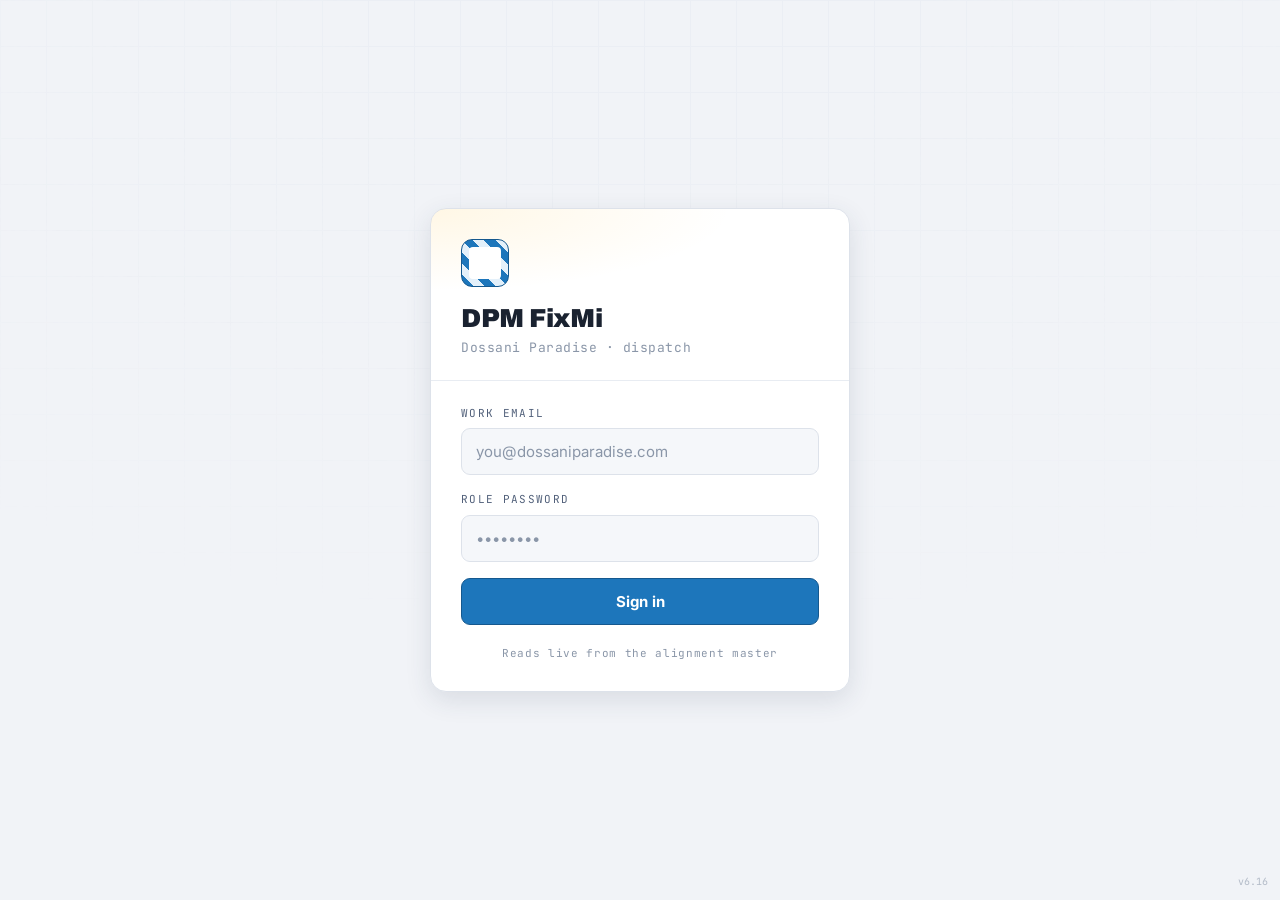
==== commit cbc2b906: "Update print statement from 'Hello' to 'Goodbye'" ====
--- a/index.html
+++ b/index.html
@@ -510,6 +510,15 @@
 .cr-back:hover{color:var(--amber-deep)}
 .cr-top{font-size:12.5px;color:var(--ink-mid);background:var(--panel-2);border:1px solid var(--line);
   border-radius:8px;padding:7px 11px;margin:10px 0 4px}
+.cr-tix{display:flex;flex-direction:column;gap:8px}
+.cr-tix-row{background:var(--panel-2);border:1px solid var(--line);border-radius:9px;padding:10px 12px}
+.cr-tix-top{display:flex;align-items:center;gap:8px;flex-wrap:wrap;margin-bottom:4px}
+.cr-tix-store{font-weight:700;font-size:12.5px}
+.cr-tix-when{font-size:11px;color:var(--ink-dim);margin-left:auto}
+.cr-tix-desc{font-size:13.5px;color:var(--ink);line-height:1.45;overflow-wrap:anywhere}
+.cr-tix-meta{font-size:10.5px;color:var(--ink-dim);margin-top:4px}
+.cr-tix-note{font-size:12px;color:var(--ink-mid);font-style:italic;margin-top:6px;
+  border-left:3px solid var(--line);padding-left:8px;overflow-wrap:anywhere}
 .cr-hint{font-size:11.5px;color:var(--ink-dim);margin:6px 0 8px}
 .cr-chart{display:flex;flex-direction:column;gap:7px}
 .cr-row{display:grid;grid-template-columns:120px 1fr 34px;align-items:center;gap:10px}
@@ -743,6 +752,9 @@
 .jc-left .jc-filters{margin:0;position:sticky;top:0;background:var(--panel);z-index:1;padding-bottom:2px}
 .jc-chk{display:flex;align-items:center;gap:6px;font-size:12.5px;color:var(--ink-mid);white-space:nowrap;cursor:pointer}
 .jc-cands{display:flex;flex-direction:column;gap:8px}
+.jc-pool{font-family:var(--mono);font-size:10.5px;color:var(--ink-dim);letter-spacing:.04em}
+.jc-pool.err{font-family:var(--body);font-size:12.5px;color:var(--red);background:rgba(220,38,38,.07);border:1px solid rgba(220,38,38,.25);border-radius:8px;padding:8px 10px;letter-spacing:0}
+.jc-retry{background:var(--panel);border:1px solid var(--line);border-radius:6px;padding:3px 9px;font-size:12px;font-weight:600;cursor:pointer;color:var(--ink);margin-left:6px}
 .jc-right{min-height:0;display:flex;flex-direction:column;gap:8px}
 .jc-inv-head{display:flex;align-items:center;gap:14px;flex-wrap:wrap}
 .jc-inv-amt{font-family:var(--disp);font-weight:800;font-size:30px;color:var(--amber-deep);line-height:1;white-space:nowrap}
@@ -910,7 +922,7 @@
 const APP_WRITE_PASSWORD = "rm123"; // must match ROLES.MAINTENANCE on the API
 const IMGBB_API_KEY = "b733862d15744e2bfaa4329d122f4ba0";
 const POLL_MS = 20000;
-const APP_VERSION = "6.15";
+const APP_VERSION = "6.16";
 let   SHOW_REF_TAGS = false; // default OFF — toggle with the # button in the top bar
 
 const ROLE_PASSWORDS = {
@@ -1927,7 +1939,7 @@
   $("viewAsBtn").classList.toggle("hidden",!canViewAs);
   // Tech-location overwatch: any overwatch/admin (real or simulated) can view.
   $("techReportBtn").classList.toggle("hidden",SESSION.role!=="admin");
-  $("closedRptBtn").classList.toggle("hidden",SESSION.role!=="admin");
+  $("closedRptBtn").classList.toggle("hidden",!canSeeClosedReport());
   $("costBtn").classList.toggle("hidden",SESSION.role!=="admin");
   $("settingsBtn").classList.toggle("hidden",!realAdmin);
   document.body.classList.toggle("no-reftags",!SHOW_REF_TAGS);
@@ -2276,20 +2288,28 @@
    Only Overwatch ever renders closed rows, so everyone else skips the fetch
    entirely. Re-fetches when the cache is older than CLOSED_TTL_MS so the tab
    stays honest without ever being polled. */
+let CLOSED_ERR=null;        // last closed-fetch failure message (job-costs panel shows it)
+/* Admins see the whole company; directors and area coaches (district managers)
+   get the same report scoped to their own stores. */
+function canSeeClosedReport(){return ["admin","director","coach"].includes(SESSION.role)}
 async function ensureClosedLoaded(){
-  if(SESSION.role!=="admin") return;
-  if(CLOSED_LOADED && (Date.now()-CLOSED_FETCHED_AT)<CLOSED_TTL_MS) return;
+  if(!canSeeClosedReport()) return false;
+  if(CLOSED_LOADED && (Date.now()-CLOSED_FETCHED_AT)<CLOSED_TTL_MS) return true;
   showLoader(true);
   try{
-    const r=await fetchWithTimeout(API_BASE_URL+"?closed=only",{cache:"no-store"},25000);
-    if(!r.ok) throw new Error("Could not load closed tickets");
+    // The closed set is the biggest payload this app pulls and the API may be
+    // cold-starting — give it well over the usual 25s before giving up.
+    const r=await fetchWithTimeout(API_BASE_URL+"?closed=only",{cache:"no-store"},60000);
+    if(!r.ok) throw new Error("Could not load closed tickets (HTTP "+r.status+")");
     const data=await r.json();
     CLOSED_TICKETS={...CLOSED_TICKETS,...(data[TICKETS_NODE]||{})};
     if(typeof data.closedTicketCount==="number") CLOSED_COUNT=data.closedTicketCount;
-    CLOSED_LOADED=true; CLOSED_FETCHED_AT=Date.now();
+    CLOSED_LOADED=true; CLOSED_FETCHED_AT=Date.now(); CLOSED_ERR=null;
     TICKETS={...TICKETS,...CLOSED_TICKETS};
+    console.log("[Closed] "+Object.keys(CLOSED_TICKETS).length+" closed tickets loaded");
     render();
-  }catch(e){toast(e.message||"Could not load closed tickets","err")}
+    return true;
+  }catch(e){CLOSED_ERR=(e&&e.name==="AbortError")?"Timed out loading closed tickets":(e.message||"Could not load closed tickets");toast(CLOSED_ERR,"err");return false}
   finally{showLoader(false)}
 }
 // expand the middle status tiles. Hover toggles on desktop; tap (the ⟨ ⟩ button)
@@ -4799,7 +4819,9 @@
    How many tickets were closed in a window, and the split by category, as a
    bar chart meant to be screenshotted. Closed tickets are lazily loaded, so
    this pulls them first. */
-let CR_DAYS=30, CR_MODE="cat", CR_FILTER=null;   // CR_FILTER = {dim,key,label}
+let CR_DAYS=30, CR_MODE="cat";
+let CR_PATH=[];          // breadcrumb chain of {dim,key,label} — drill as deep as you like
+let CR_LIST=false;       // showing the actual tickets rather than bars
 /* When was this ticket actually closed? The activity trail is authoritative;
    updatedAt is the fallback for imports and older records. */
 function closedAt(t){
@@ -4811,24 +4833,24 @@
   return t.updatedAt||t.finishedAt||t.createdAt||0;
 }
 async function openClosedReport(days){
-  if(days){CR_DAYS=days;}
-  await ensureClosedLoaded();      // closed tickets aren't in the default payload
+  if(days){CR_DAYS=days;CR_PATH=[];CR_LIST=false;}
+  await ensureClosedLoaded();
   renderClosedReport();
 }
-function crSetMode(m){CR_MODE=m;renderClosedReport()}
-function crDrill(dim,key){CR_FILTER={dim,key,label:crLabel(dim,key)};renderClosedReport()}
-function crBack(){CR_FILTER=null;renderClosedReport()}
-
-/* One row per dimension value. "item" = subcategory, which is where persistent
-   problems show up (same asset failing over and over). */
+function crSetMode(m){CR_MODE=m;CR_LIST=false;renderClosedReport()}
+function crDrill(dim,key){CR_PATH.push({dim,key,label:crLabel(dim,key)});CR_LIST=false;renderClosedReport()}
+function crBack(){ if(CR_LIST){CR_LIST=false;} else {CR_PATH.pop();} renderClosedReport(); }
+function crShowList(){CR_LIST=true;renderClosedReport()}
+
 function crKey(t,dim){
   if(dim==="cat")   return t.category||"__none";
   if(dim==="store") return t.storeId||"__none";
-  return t.subcategory||"";          // blank items are skipped, not bucketed
+  return t.subcategory||"__nosub";
 }
 function crLabel(dim,key){
   if(dim==="cat")   return key==="__none"?"Uncategorised":(ALL_CATEGORIES[key]||key);
   if(dim==="store") return key==="__none"?"Unknown store":storeName(key);
+  if(key==="__nosub")return "(no item set)";
   const parent=(SUBCATEGORIES[key]||{}).parent;
   return (subLabel(key)||key)+(parent?` · ${ALL_CATEGORIES[parent]||parent}`:"");
 }
@@ -4836,15 +4858,13 @@
   const since=now()-CR_DAYS*86400000;
   return Object.values(TICKETS).filter(t=>{
     if(t.status!=="closed"||closedAt(t)<since)return false;
-    if(CR_FILTER&&crKey(t,CR_FILTER.dim)!==CR_FILTER.key)return false;
-    return true;
+    return CR_PATH.every(f=>crKey(t,f.dim)===f.key);
   });
 }
 function crGroup(rows,dim){
   const by={};
   rows.forEach(t=>{
     const k=crKey(t,dim);
-    if(dim==="item"&&!k)return;      // ticket has no subcategory
     if(!by[k])by[k]={key:k,label:crLabel(dim,k),n:0};
     by[k].n++;
   });
@@ -4855,48 +4875,72 @@
   const max=list[0].n;
   return `<div class="cr-chart">${list.map(c=>{
     const w=max?Math.max(2,Math.round(c.n/max*100)):0;
-    const tag=clickable?`<button class="cr-row cr-click" onclick="crDrill('${dim}','${escA(c.key)}')">`:`<div class="cr-row">`;
-    const end=clickable?`</button>`:`</div>`;
-    return `${tag}
-      <div class="cr-label">${esc(c.label)}</div>
+    const o=clickable?`<button class="cr-row cr-click" onclick="crDrill('${dim}','${escA(c.key)}')">`:`<div class="cr-row">`;
+    const e=clickable?`</button>`:`</div>`;
+    return `${o}<div class="cr-label">${esc(c.label)}</div>
       <div class="cr-track"><div class="cr-bar" style="width:${w}%"></div></div>
-      <div class="cr-n">${c.n}</div>${end}`;}).join("")}</div>`;
+      <div class="cr-n">${c.n}</div>${e}`;}).join("")}</div>`;
+}
+/* The bottom of every drill: the tickets themselves. Categories like "Other"
+   tell you nothing, so this is where you read what actually happened. */
+function crTicketList(rows){
+  if(!rows.length)return `<div class="rp-empty">No tickets here.</div>`;
+  const sorted=rows.slice().sort((a,b)=>closedAt(b)-closedAt(a));
+  return `<div class="cr-tix">${sorted.map(t=>{
+    const note=(t.closeNote&&t.closeNote.text)?t.closeNote.text:"";
+    const pri=t.priority==="emergency"?"e":(t.priority==="urgent"?"u":"");
+    return `<div class="cr-tix-row">
+      <div class="cr-tix-top">
+        <span class="cr-tix-store">${esc(storeName(t.storeId))}</span>
+        <span class="r-pri ${pri}">${esc(PRIORITIES[t.priority]||"Normal")}</span>
+        <span class="cr-tix-when mono">${esc(fmtDateShort(closedAt(t)))}</span>
+      </div>
+      <div class="cr-tix-desc">${esc(t.description||"(no description)")}</div>
+      <div class="cr-tix-meta mono">${esc(t.shortId||"")} · ${esc(catPath(t))}</div>
+      ${note?`<div class="cr-tix-note">“${esc(note)}”</div>`:""}
+    </div>`;}).join("")}</div>`;
 }
 
 function renderClosedReport(){
-  const rows=crRows();
-  const total=rows.length;
+  const rows=crRows(), total=rows.length;
   const since=now()-CR_DAYS*86400000;
   const from=new Date(since).toLocaleDateString("en-US",{month:"short",day:"numeric"});
   const to=new Date().toLocaleDateString("en-US",{month:"short",day:"numeric",year:"numeric"});
   const pick=[30,60,90].map(d=>`<button class="ce-tab${CR_DAYS===d?" on":""}" onclick="openClosedReport(${d})">${d}d</button>`).join("");
 
-  let body,heroSub,backBtn="";
-  if(CR_FILTER){
-    // Drilled in: show the two OTHER dimensions inside this slice.
-    backBtn=`<button class="cr-back" onclick="crBack()">‹ All closed tickets</button>`;
-    heroSub=`closed in <b>${esc(CR_FILTER.label)}</b><br><span class="mono">last ${CR_DAYS} days · ${esc(from)} – ${esc(to)}</span>`;
-    const other=CR_FILTER.dim==="store"
-      ? [["cat","By category"],["item","By item"]]
-      : [["store","By store"],["item","By item"]];
-    body=other.map(([d,t])=>{
+  const crumb=CR_PATH.map(f=>esc(f.label)).join(" › ");
+  const backLabel=CR_LIST?"‹ Back to the chart"
+    :(CR_PATH.length>1?`‹ ${esc(CR_PATH[CR_PATH.length-2].label)}`:"‹ All closed tickets");
+  const backBtn=(CR_PATH.length||CR_LIST)?`<button class="cr-back" onclick="crBack()">${backLabel}</button>`:"";
+
+  let body,heroSub;
+  if(CR_LIST){
+    heroSub=`${crumb?`in <b>${crumb}</b><br>`:""}<span class="mono">last ${CR_DAYS} days · ${esc(from)} – ${esc(to)}</span>`;
+    body=`<div class="section-label" style="margin-top:16px">Tickets<span class="ln"></span></div>${crTicketList(rows)}`;
+  }else if(CR_PATH.length){
+    heroSub=`closed in <b>${crumb}</b><br><span class="mono">last ${CR_DAYS} days · ${esc(from)} – ${esc(to)}</span>`;
+    const used=new Set(CR_PATH.map(f=>f.dim));
+    const rest=[["cat","By category"],["store","By store"],["item","By item"]].filter(([d])=>!used.has(d));
+    body=rest.map(([d,t])=>{
       const list=crGroup(rows,d);
-      return `<div class="section-label" style="margin-top:16px">${t}<span class="ln"></span></div>
-        ${crBars(list,d,d!==CR_FILTER.dim)}`;}).join("");
+      // A single bucket adds nothing — don't make them tap through it.
+      if(list.length<2)return "";
+      return `<div class="section-label" style="margin-top:16px">${t}<span class="ln"></span></div>${crBars(list,d,true)}`;
+    }).join("")
+    + `<button class="btn btn-ghost btn-block" style="margin-top:14px" onclick="crShowList()">📋 Read these ${total} ticket${total===1?"":"s"}</button>`;
   }else{
     const modes=[["cat","Category"],["store","Store"],["item","Item"]];
     const tabs=modes.map(([k,l])=>`<button class="ce-tab${CR_MODE===k?" on":""}" onclick="crSetMode('${k}')">${l}</button>`).join("");
-    const list=crGroup(rows,CR_MODE);
-    const top=list[0];
+    const list=crGroup(rows,CR_MODE), top=list[0];
     heroSub=`closed in the last ${CR_DAYS} days<br><span class="mono">${esc(from)} – ${esc(to)}</span>`;
     const hint=CR_MODE==="item"
       ? `<p class="cr-hint">Items repeating across the window are your persistent problems.</p>`
       : (CR_MODE==="store"?`<p class="cr-hint">Ranked by volume — the busiest store is first.</p>`:"");
     body=`<div class="ce-tabs" style="margin-top:16px">${tabs}</div>
       ${top?`<div class="cr-top">Most: <b>${esc(top.label)}</b> · ${top.n}</div>`:""}
-      ${hint}
-      ${crBars(list,CR_MODE,true)}
-      <p class="cr-hint" style="margin-top:10px">Tap any bar to break it down.</p>`;
+      ${hint}${crBars(list,CR_MODE,true)}
+      <p class="cr-hint" style="margin-top:10px">Tap any bar to break it down, then read the tickets.</p>
+      <button class="btn btn-ghost btn-block" onclick="crShowList()">📋 Read all ${total} ticket${total===1?"":"s"}</button>`;
   }
 
   const emerg=rows.filter(t=>t.priority==="emergency").length;
@@ -4908,10 +4952,7 @@
     <div class="sheet-body">
       ${backBtn}
       <div class="ce-tabs" style="margin-bottom:14px">${pick}</div>
-      <div class="cr-hero">
-        <div class="cr-big">${total}</div>
-        <div class="cr-sub">${heroSub}</div>
-      </div>
+      <div class="cr-hero"><div class="cr-big">${total}</div><div class="cr-sub">${heroSub}</div></div>
       <div class="imp-summary" style="margin:14px 0 4px">
         <div class="rp-stat"><div class="rp-n">${stores}</div><div class="rp-l">stores</div></div>
         <div class="rp-stat"><div class="rp-n">${emerg}</div><div class="rp-l">emergencies</div></div>
@@ -4920,451 +4961,6 @@
       ${total?body:`<div class="rp-empty">No tickets were closed in this window.</div>`}
     </div>
     <div class="sheet-foot"><button class="btn btn-ghost btn-block" onclick="closeModal()">Done</button></div>`);
-}
-
-/* ============================================================ JOB COSTS
-   "How much did this repair cost?" — matches PayMi invoices to FixMi tickets.
-
-   DATA
-   ----
-   PayMi invoices are read straight from its Firestore over REST (read-only,
-   same key the pending-approval banner already uses, but paginated so the
-   whole collection comes back, not just the first 300).
-   The match itself is written to THIS app's master under admins/jobCosts:
-
-     admins/jobCosts/<linkId> = {
-       id, invId, ticketId, amount,          // dollars placed on this ticket
-       storeId,                              // ticket's store (for rollups)
-       inv:{vendor,invoiceNumber,amount,storeName,status,fileUrl,createdAt},
-       by, byName, at                        // who matched, when
-     }
-     A "not a repair" dismissal is the same record with ticketId:null, skip:true.
-
-   One invoice can be split across several tickets (parts + labor, or a vendor
-   who billed two jobs on one ticket) and one ticket can carry several
-   invoices; amounts are per link, so the ticket cost is just the sum.
-   ============================================================ */
-const COSTS_NODE="admins/jobCosts";
-const PAYMI_ALL=PAYMI_FS;                 // same URL; we page through it
-let COST_ECHO={};                          // linkId -> rec we just wrote, or {__deleted,at}
-let PM_INV=null, PM_FETCHED_AT=0, PM_ERR=null, PM_BUSY=false;
-const PM_TTL_MS=5*60*1000;
-/* panel state */
-let JC={tab:"match", sel:null, q:"", store:"all", show:"open", tq:"", allStores:false, anyDate:false,
-        focusTicket:null, jobsQ:"", period:90, moreInv:false};
-
-function fmtMoney(n){
-  n=Number(n)||0;
-  return "$"+n.toLocaleString("en-US",{minimumFractionDigits:2,maximumFractionDigits:2});
-}
-function costLinks(){return ((MASTER&&MASTER.admins)||{}).jobCosts||{}}
-function linksForTicket(tid){return Object.values(costLinks()).filter(l=>l&&l.ticketId===tid)}
-function linksForInvoice(iid){return Object.values(costLinks()).filter(l=>l&&l.invId===iid)}
-function ticketCost(tid){return linksForTicket(tid).reduce((s,l)=>s+(Number(l.amount)||0),0)}
-function invAllocated(iid){return linksForInvoice(iid).filter(l=>!l.skip).reduce((s,l)=>s+(Number(l.amount)||0),0)}
-function invSkipped(iid){return linksForInvoice(iid).some(l=>l.skip)}
-function invRemaining(inv){return Math.round(((Number(inv.amount)||0)-invAllocated(inv.id))*100)/100}
-/* MATCHED = fully placed on jobs · PART = some placed · SKIP = not a repair · OPEN = nothing yet */
-function invMatchState(inv){
-  if(invSkipped(inv.id))return"SKIP";
-  const a=invAllocated(inv.id);
-  if(a<=0)return"OPEN";
-  return invRemaining(inv)<=0.005?"MATCHED":"PART";
-}
-function invStoreIds(inv){
-  if(Array.isArray(inv.storeIds)&&inv.storeIds.length)return inv.storeIds;
-  return inv.storeId?[inv.storeId]:[];
-}
-function pmById(id){return (PM_INV||[]).find(i=>i.id===id)||null}
-
-/* ---- PayMi read (paginated) ---- */
-function pmDecode(d){
-  const f=d.fields||{}, o={};
-  for(const k in f)o[k]=fsVal(f[k]);
-  o.id=String(d.name||"").split("/").pop();
-  o.amount=Number(o.amount)||0;
-  return o;
-}
-async function pmFetchAll(force){
-  if(!force&&PM_INV&&(Date.now()-PM_FETCHED_AT)<PM_TTL_MS)return PM_INV;
-  if(PM_BUSY)return PM_INV;
-  PM_BUSY=true;
-  try{
-    let url=PAYMI_ALL, out=[], guard=0;
-    while(url&&guard++<40){
-      const r=await fetchWithTimeout(url,{cache:"no-store"},25000);
-      if(!r.ok)throw new Error("PayMi read failed · HTTP "+r.status);
-      const j=await r.json();
-      (j.documents||[]).forEach(d=>out.push(pmDecode(d)));
-      url=j.nextPageToken?PAYMI_ALL+"&pageToken="+encodeURIComponent(j.nextPageToken):null;
-    }
-    out.sort((a,b)=>(b.createdAt||0)-(a.createdAt||0));
-    PM_INV=out; PM_FETCHED_AT=Date.now(); PM_ERR=null;
-    console.log("[JobCosts] "+out.length+" PayMi invoices loaded");
-  }catch(e){
-    PM_ERR=(e&&e.message)||"PayMi unreachable";
-    if(!PM_INV)PM_INV=[];
-    console.warn("[JobCosts] "+PM_ERR);
-  }finally{PM_BUSY=false}
-  return PM_INV;
-}
-
-/* ---- open the panel ---- */
-async function openJobCosts(tab,opts){
-  if(SESSION.role!=="admin")return;
-  if(tab)JC.tab=tab;
-  opts=opts||{};
-  if(opts.ticket){JC.focusTicket=opts.ticket;JC.sel=null;JC.tab="match";JC.store=(TICKETS[opts.ticket]||{}).storeId||"all";JC.show="open";}
-  else if(!opts.keep){JC.focusTicket=null;}
-  showLoader(true);
-  try{
-    // Invoices almost always arrive after the job is closed, and closed tickets
-    // aren't in the default payload — pull both before drawing anything.
-    await Promise.all([pmFetchAll(false),ensureClosedLoaded()]);
-  }finally{showLoader(false)}
-  renderJobCosts();
-}
-async function jcReload(){
-  showLoader(true);
-  try{await Promise.all([pmFetchAll(true),refresh()])}catch(e){}
-  finally{showLoader(false)}
-  renderJobCosts(); toast("Invoices refreshed");
-}
-function jcSet(k,v){JC[k]=v;renderJobCosts()}
-/* Invoices currently in play, in the order the arrows walk them. */
-function jcInvoiceList(){
-  const q=normTxt(JC.q);
-  return (PM_INV||[]).filter(inv=>{
-    const st=invMatchState(inv);
-    if(JC.show==="open"&&(st==="MATCHED"||st==="SKIP"))return false;
-    if(JC.show==="done"&&!(st==="MATCHED"||st==="SKIP"))return false;
-    if(JC.store!=="all"&&!invStoreIds(inv).includes(JC.store))return false;
-    if(q){const hay=normTxt([inv.vendor,inv.invoiceNumber,inv.storeName,invStoreLabel(inv),String(inv.amount)].join(" "));if(!hay.includes(q))return false}
-    return true;
-  });
-}
-function jcSelect(id){JC.sel=id;JC.tq="";JC.allStores=false;renderJobCosts()}
-function jcNav(dir){
-  const list=jcInvoiceList(); if(!list.length)return;
-  let i=list.findIndex(x=>x.id===JC.sel); if(i<0)i=0;
-  i=(i+dir+list.length)%list.length;
-  jcSelect(list[i].id);
-}
-function jcSearch(el,key){
-  JC[key]=el.value; const caret=el.selectionStart;
-  renderJobCosts();
-  const n=$(el.id); if(n){n.focus();try{n.setSelectionRange(caret,caret)}catch(e){}}
-}
-
-/* ---- ranking: which tickets probably belong to this invoice ---- */
-function normTxt(s){return String(s||"").toLowerCase().replace(/[^a-z0-9 ]+/g," ").replace(/\s+/g," ").trim()}
-function vendorTokens(s){return normTxt(s).split(" ").filter(w=>w.length>2&&!["inc","llc","the","and","co","corp","services","service","company"].includes(w))}
-function vendorLooksLike(a,b){
-  const ta=vendorTokens(a), tb=vendorTokens(b);
-  if(!ta.length||!tb.length)return false;
-  return ta.some(w=>tb.includes(w));
-}
-function ticketVendorName(t){
-  if(t.assignedVendorId&&VENDORS[t.assignedVendorId])return VENDORS[t.assignedVendorId].name;
-  if(t.assignedTechId)return techName(t.assignedTechId)||"";
-  return"";
-}
-function jcCandidates(inv){
-  const sids=invStoreIds(inv), invAt=inv.createdAt||0, q=normTxt(JC.tq);
-  const rows=[]; let hiddenByDate=0;
-  Object.entries(TICKETS).forEach(([id,t])=>{
-    if(!t)return;
-    const inStore=sids.includes(t.storeId);
-    if(!JC.allStores&&!inStore&&!q)return;
-    // An invoice is almost never dated before the job it bills: a ticket opened
-    // after the invoice was filed (plus a day of slack) is hidden unless asked for.
-    if(!JC.anyDate&&invAt&&(t.createdAt||0)>invAt+86400000){hiddenByDate++;return}
-    if(q){
-      const hay=normTxt([t.shortId,t.description,catPath(t),storeName(t.storeId),ticketVendorName(t)].join(" "));
-      if(!hay.includes(q))return;
-    }
-    let score=0, why=[];
-    if(inStore)score+=30;
-    const vn=ticketVendorName(t);
-    if(vn&&vendorLooksLike(vn,inv.vendor)){score+=50;why.push("same vendor")}
-    const finished=t.status==="closed"||t.status==="finished";
-    if(finished)score+=8;
-    // A job that wrapped up shortly before the invoice was filed is the usual case.
-    // Only finished/closed jobs have a "done" date worth comparing.
-    const done=finished?(t.status==="closed"?closedAt(t):(t.finishedAt||t.updatedAt||0)):0;
-    if(invAt&&done){
-      const days=(invAt-done)/86400000;
-      if(days>=-3&&days<=60){score+=20-Math.min(15,Math.max(0,days/4));if(days<=21)why.push("done "+Math.max(0,Math.round(days))+"d before invoice")}
-    }
-    const already=linksForInvoice(inv.id).some(l=>l.ticketId===id);
-    if(already)score-=1000;
-    rows.push({id,t,score,why,already});
-  });
-  rows.sort((a,b)=>b.score-a.score||(b.t.createdAt||0)-(a.t.createdAt||0));
-  rows._hiddenByDate=hiddenByDate;
-  return rows;
-}
-
-/* ---- writes ---- */
-async function jcLink(invId,tid){
-  const inv=pmById(invId), t=TICKETS[tid];
-  if(!inv||!t){toast("Invoice or ticket not found — refresh","err");return}
-  const el=$("jcAmt_"+invId+"_"+tid);
-  const amt=Math.round((parseFloat(el&&el.value)||0)*100)/100;
-  if(!(amt>0)){toast("Enter the amount to place on this job","err");return}
-  const id=uid();
-  const rec={id,invId,ticketId:tid,amount:amt,storeId:t.storeId,
-    inv:{vendor:inv.vendor||"",invoiceNumber:inv.invoiceNumber||"",amount:inv.amount||0,
-         storeName:inv.storeName||"",status:inv.status||"",fileUrl:inv.fileUrl||null,createdAt:inv.createdAt||0},
-    by:SESSION.email,byName:SESSION.name,at:now()};
-  MASTER.admins.jobCosts=MASTER.admins.jobCosts||{};
-  MASTER.admins.jobCosts[id]=rec; COST_ECHO[id]=rec;
-  // Stay on this invoice while money remains on it; otherwise hand back the list.
-  if(invRemaining(inv)<=0.005&&!JC.focusTicket)JC.sel=null;
-  renderJobCosts();
-  toast(fmtMoney(amt)+" placed on #"+(t.shortId||tid.slice(0,6).toUpperCase()));
-  render();
-  try{await apiWrite(`${COSTS_NODE}/${id}`,rec);refreshInBackground();}
-  catch(e){delete MASTER.admins.jobCosts[id];delete COST_ECHO[id];renderJobCosts();toast(e.message||"Save failed — link removed","err")}
-}
-async function jcSkip(invId){
-  const inv=pmById(invId); if(!inv)return;
-  const id=uid();
-  const rec={id,invId,ticketId:null,skip:true,amount:0,storeId:null,
-    inv:{vendor:inv.vendor||"",invoiceNumber:inv.invoiceNumber||"",amount:inv.amount||0,storeName:inv.storeName||"",status:inv.status||"",fileUrl:inv.fileUrl||null,createdAt:inv.createdAt||0},
-    by:SESSION.email,byName:SESSION.name,at:now()};
-  MASTER.admins.jobCosts=MASTER.admins.jobCosts||{};
-  MASTER.admins.jobCosts[id]=rec; COST_ECHO[id]=rec; JC.sel=null;
-  renderJobCosts(); toast("Marked as not a repair");
-  try{await apiWrite(`${COSTS_NODE}/${id}`,rec);refreshInBackground();}
-  catch(e){delete MASTER.admins.jobCosts[id];delete COST_ECHO[id];renderJobCosts();toast(e.message||"Save failed","err")}
-}
-async function jcUnlink(linkId,from){
-  const rec=costLinks()[linkId]; if(!rec)return;
-  delete MASTER.admins.jobCosts[linkId]; COST_ECHO[linkId]={__deleted:true,at:now()};
-  if(from==="ticket"&&rec.ticketId)openTicket(rec.ticketId); else renderJobCosts();
-  render();
-  toast(rec.skip?"Invoice back in the queue":"Link removed");
-  try{await apiWrite(`${COSTS_NODE}/${linkId}`,null);refreshInBackground();}
-  catch(e){MASTER.admins.jobCosts[linkId]=rec;delete COST_ECHO[linkId];
-    if(from==="ticket"&&rec.ticketId)openTicket(rec.ticketId); else renderJobCosts();
-    toast(e.message||"Could not remove","err")}
-}
-
-/* ---- pieces ---- */
-function invStoreLabel(inv){
-  const ids=invStoreIds(inv);
-  const names=ids.map(id=>RESTAURANTS[id]?storeName(id):null).filter(Boolean);
-  return names.length?names.join(" + "):(inv.storeName||"—");
-}
-function invCard(inv){
-  const st=invMatchState(inv), alloc=invAllocated(inv.id), pct=inv.amount?Math.min(100,alloc/inv.amount*100):0;
-  const sel=JC.sel===inv.id;
-  const when=inv.createdAt?new Date(inv.createdAt).toLocaleDateString("en-US",{month:"short",day:"numeric",year:"2-digit"}):"";
-  const mpill=st==="OPEN"?"":`<span class="ipill ${st}">${st==="MATCHED"?"matched":st==="PART"?"partly matched":"not a repair"}</span>`;
-  return `<div class="inv${sel?" sel":""}${st==="MATCHED"||st==="SKIP"?" done":""}" onclick="jcSelect('${inv.id}')">
-    <div class="inv-top"><div class="inv-vendor">${esc(inv.vendor||"(no vendor)")}</div><div class="inv-amt">${fmtMoney(inv.amount)}</div></div>
-    <div class="inv-store">${esc(invStoreLabel(inv))}</div>
-    <div class="inv-meta"><span class="mono">#${esc(inv.invoiceNumber||"—")}</span>${when?`<span>· ${esc(when)}</span>`:""}
-      ${inv.status?`<span class="ipill ${esc(inv.status)}">${esc(inv.status.toLowerCase())}</span>`:""}${mpill}
-      ${inv.fileUrl?`<a href="${escA(inv.fileUrl)}" target="_blank" rel="noopener" onclick="event.stopPropagation()" style="color:var(--amber-deep);font-weight:600">📄 view</a>`:""}</div>
-    ${alloc>0?`<div class="inv-meter"><i class="${st==="PART"?"part":""}" style="width:${pct}%"></i></div>`:""}
-  </div>`;
-}
-function ticketLine(id,t){
-  return `<span class="mono">#${esc(t.shortId||id.slice(0,6).toUpperCase())}</span> ${esc(storeName(t.storeId))} · ${esc((t.description||"").slice(0,60))}`;
-}
-function candCard(inv,c,idx){
-  const {id,t,why,already}=c;
-  const st=STATUSES[t.status]||STATUSES.unassigned;
-  const have=ticketCost(id), remain=invRemaining(inv);
-  const who=ticketVendorName(t);
-  const done=t.status==="closed"?"closed "+fmtDateShort(closedAt(t)):(t.status==="finished"&&t.finishedAt?"finished "+fmtDateShort(t.finishedAt):"opened "+fmtDateShort(t.createdAt));
-  return `<div class="cand${idx===0&&why.length&&!already?" best":""}">
-    <div class="cand-top"><span class="cand-id">#${esc(t.shortId||id.slice(0,6).toUpperCase())}</span>
-      <span class="sbadge" style="color:${st.color};background:${st.color}1a"><span class="dot"></span>${st.label}</span>
-      ${why.map(w=>`<span class="cand-why">${esc(w)}</span>`).join("")}
-      <span style="flex:1"></span>
-      <button class="btn btn-ghost btn-sm" onclick="openTicket('${id}')" title="Open ticket">↗</button></div>
-    <div class="cand-desc">${esc(t.description||"No description")}</div>
-    <div class="cand-meta"><span>${esc(storeName(t.storeId))}</span><span>·</span><span>${esc(catPath(t))}</span><span>·</span><span>${esc(done)}</span>${who?`<span>·</span><span>${esc(who)}</span>`:""}${have>0?`<span>·</span><span class="cand-has">has ${fmtMoney(have)}</span>`:""}</div>
-    ${already?`<div class="cand-meta" style="margin-top:8px;color:var(--green);font-weight:600">✓ Already on this invoice</div>`:
-    `<div class="cand-act"><input class="input" id="jcAmt_${inv.id}_${id}" type="number" step="0.01" min="0" value="${remain>0?remain.toFixed(2):""}" placeholder="0.00" onclick="event.stopPropagation()">
-      <button class="btn btn-primary btn-sm" onclick="jcLink('${inv.id}','${id}')">Put on this job</button></div>`}
-  </div>`;
-}
-
-/* ---- tabs ---- */
-function invFileView(inv){
-  if(!inv.fileUrl)return `<div class="jc-pdf-empty"><div style="font-size:30px;opacity:.4">📄</div>No file attached to this invoice in PayMi.</div>`;
-  const ext=String(inv.fileName||inv.fileUrl).split("?")[0].split(".").pop().toLowerCase();
-  if(["png","jpg","jpeg","gif","webp","bmp"].includes(ext))
-    return `<div class="jc-pdf-img"><img src="${escA(inv.fileUrl)}" alt="Invoice"></div>`;
-  return `<iframe src="${escA(inv.fileUrl)}#toolbar=0&navpanes=0" title="Invoice"></iframe>`;
-}
-function jcMatchTab(){
-  const list=jcInvoiceList();
-  if(!list.some(x=>x.id===JC.sel))JC.sel=list.length?list[0].id:null;
-  const inv=JC.sel?pmById(JC.sel):null;
-  const focusT=JC.focusTicket?TICKETS[JC.focusTicket]:null;
-  const storeOpts=Object.keys(RESTAURANTS).map(id=>[id,storeName(id)]).sort((a,b)=>a[1].localeCompare(b[1]))
-    .map(([id,n])=>`<option value="${id}"${JC.store===id?" selected":""}>${esc(n)}</option>`).join("");
-  const filters=`<div class="jc-filters top">
-      <input class="input" id="jcQ" placeholder="Vendor, invoice #, amount…" value="${escA(JC.q)}" oninput="jcSearch(this,'q')">
-      <select class="input" onchange="jcSet('store',this.value)"><option value="all">All stores</option>${storeOpts}</select>
-      <select class="input" onchange="jcSet('show',this.value)">
-        <option value="open"${JC.show==="open"?" selected":""}>Needs matching</option>
-        <option value="done"${JC.show==="done"?" selected":""}>Matched / not a repair</option>
-        <option value="all"${JC.show==="all"?" selected":""}>Everything</option></select>
-      ${focusT?`<span class="jc-focus-chip">Putting cost on <span class="mono">#${esc(focusT.shortId||JC.focusTicket)}</span> <button onclick="jcSet('focusTicket',null)" title="Stop">✕</button></span>`:""}
-    </div>`;
-  if(!inv){
-    return filters+`<div class="jc-empty" style="margin-top:14px">${PM_ERR?"Couldn't read PayMi: "+esc(PM_ERR):(JC.show==="open"?"Nothing waiting — every invoice here is on a job.":"No invoices match these filters.")}</div>`;
-  }
-  const remain=invRemaining(inv), links=linksForInvoice(inv.id).filter(l=>!l.skip), st=invMatchState(inv);
-  const when=inv.createdAt?new Date(inv.createdAt).toLocaleDateString("en-US",{month:"short",day:"numeric",year:"numeric"}):"";
-  // ---- left: jobs ----
-  let cands=jcCandidates(inv);
-  if(focusT)cands=cands.filter(c=>c.id===JC.focusTicket);
-  const shown=cands.slice(0,40);
-  const hiddenByDate=focusT?0:cands._hiddenByDate||0;
-  const left=`<div class="jc-left">
-    ${focusT?"":`<div class="jc-filters"><input class="input" id="jcTq" placeholder="Find a job by #, words, store…" value="${escA(JC.tq)}" oninput="jcSearch(this,'tq')">
-      <label class="jc-chk"><input type="checkbox" ${JC.allStores?"checked":""} onchange="jcSet('allStores',this.checked)"> All stores</label>
-      <label class="jc-chk" title="An invoice is almost never dated before the job it bills"><input type="checkbox" ${JC.anyDate?"checked":""} onchange="jcSet('anyDate',this.checked)"> Include jobs opened after ${esc(when||"the invoice")}</label></div>`}
-    <div class="jc-cands">${shown.length?shown.map((c,i)=>candCard(inv,c,i)).join(""):`<div class="jc-empty">No jobs at ${esc(invStoreLabel(inv))} opened before this invoice.${hiddenByDate?`<br>${hiddenByDate} newer job${hiddenByDate===1?"":"s"} hidden — tick the date box to see them.`:""}<br>Search above or tick “All stores” if the invoice was filed under the wrong store.</div>`}
-      ${cands.length>shown.length?`<div class="jc-empty" style="padding:10px">${cands.length-shown.length} more — narrow with the search box.</div>`:""}</div>
-  </div>`;
-  // ---- right: the invoice itself ----
-  const mpill=st==="OPEN"?"":`<span class="ipill ${st}">${st==="MATCHED"?"matched":st==="PART"?"partly matched":"not a repair"}</span>`;
-  const right=`<div class="jc-right">
-    <div class="jc-inv-head">
-      <div class="jc-inv-amt">${fmtMoney(inv.amount)}</div>
-      <div class="jc-inv-who"><b>${esc(inv.vendor||"(no vendor)")}</b> <span class="mono">#${esc(inv.invoiceNumber||"—")}</span><br>
-        <span class="jc-inv-sub">${esc(invStoreLabel(inv))}${when?" · "+esc(when):""}</span></div>
-      <div class="jc-inv-pills">${inv.status?`<span class="ipill ${esc(inv.status)}">${esc(inv.status.toLowerCase())}</span>`:""}${mpill}
-        ${inv.fileUrl?`<a class="btn btn-ghost btn-sm" href="${escA(inv.fileUrl)}" target="_blank" rel="noopener" title="Open in a new tab">↗</a>`:""}</div>
-    </div>
-    <div class="jc-inv-state">
-      <span class="jc-remain">${st==="SKIP"?`Marked <b>not a repair</b>`:remain>0.005?`<b>${fmtMoney(remain)}</b> still to place${links.length?" · "+fmtMoney(invAllocated(inv.id))+" placed":""}`:`<b style="color:var(--green)">Fully placed</b> on ${links.length} job${links.length===1?"":"s"}`}</span>
-      ${st==="OPEN"&&!focusT?`<button class="btn btn-ghost btn-sm" onclick="jcSkip('${inv.id}')">Not a repair job</button>`:""}
-    </div>
-    ${jcLinksBlock(linksForInvoice(inv.id),"inv")}
-    <div class="jc-pdf">${invFileView(inv)}</div>
-  </div>`;
-  return filters+`<div class="jc-work">${left}${right}</div>`;
-}
-function jcLinksBlock(links,mode){
-  if(!links.length)return"";
-  return `<div class="jc-links">${links.map(l=>{
-    const t=l.ticketId?TICKETS[l.ticketId]:null;
-    const label=mode==="inv"
-      ?(l.skip?"Not a repair job":t?ticketLine(l.ticketId,t):`<span class="mono">#${esc(l.ticketId||"")}</span> (ticket not loaded)`)
-      :`<b>${esc((l.inv||{}).vendor||"")}</b> · #${esc((l.inv||{}).invoiceNumber||"—")} of ${fmtMoney((l.inv||{}).amount)}`;
-    return `<div class="jc-link">${l.skip?"":`<span class="amt">${fmtMoney(l.amount)}</span>`}<span class="t">${label}</span>
-      <button class="jc-unlink" title="Remove this link" onclick="jcUnlink('${l.id}')">✕</button></div>`}).join("")}</div>`;
-}
-
-function jcJobsTab(){
-  const q=normTxt(JC.jobsQ), since=JC.period?now()-JC.period*86400000:0;
-  const byT={};
-  Object.values(costLinks()).forEach(l=>{if(!l||!l.ticketId)return;(byT[l.ticketId]=byT[l.ticketId]||[]).push(l)});
-  let rows=Object.entries(byT).map(([id,links])=>{
-    const t=TICKETS[id]; const amt=links.reduce((s,l)=>s+(Number(l.amount)||0),0);
-    const latest=Math.max(...links.map(l=>l.at||0));
-    return {id,t,links,amt,latest};
-  }).filter(r=>r.t&&(!since||closedAt(r.t)>=since||r.latest>=since));
-  if(q)rows=rows.filter(r=>normTxt([r.t.shortId,r.t.description,storeName(r.t.storeId),catPath(r.t),r.links.map(l=>(l.inv||{}).vendor).join(" ")].join(" ")).includes(q));
-  rows.sort((a,b)=>b.amt-a.amt);
-  const total=rows.reduce((s,r)=>s+r.amt,0);
-  return `${jcPeriodBar()}
-    <div class="jc-total"><div class="n">${fmtMoney(total)}</div><div class="l">across ${rows.length} job${rows.length===1?"":"s"}</div></div>
-    <div class="jc-filters"><input class="input" id="jcJobsQ" placeholder="Search jobs, stores, vendors…" value="${escA(JC.jobsQ)}" oninput="jcSearch(this,'jobsQ')"></div>
-    <div class="jc-list" style="max-height:none">${rows.length?rows.map(r=>`<div class="jc-job" onclick="openTicket('${r.id}')">
-      <div><div class="d">${esc(r.t.description||"No description")}</div>
-        <div class="m"><span class="mono">#${esc(r.t.shortId||r.id.slice(0,6).toUpperCase())}</span> · ${esc(storeName(r.t.storeId))} · ${esc(catPath(r.t))} · ${r.links.length} invoice${r.links.length===1?"":"s"}: ${esc([...new Set(r.links.map(l=>(l.inv||{}).vendor).filter(Boolean))].join(", "))}</div></div>
-      <div class="amt">${fmtMoney(r.amt)}</div></div>`).join(""):`<div class="jc-empty">No costed jobs in this window. Match invoices on the first tab.</div>`}</div>`;
-}
-function jcStoresTab(){
-  const since=JC.period?now()-JC.period*86400000:0;
-  const by={}, n={};
-  Object.values(costLinks()).forEach(l=>{
-    if(!l||!l.ticketId)return;
-    const t=TICKETS[l.ticketId]; const sid=l.storeId||(t&&t.storeId); if(!sid)return;
-    if(since&&!((t&&closedAt(t)>=since)||(l.at||0)>=since))return;
-    by[sid]=(by[sid]||0)+(Number(l.amount)||0);
-    (n[sid]=n[sid]||new Set()).add(l.ticketId);
-  });
-  const rows=Object.entries(by).map(([sid,amt])=>({sid,amt,jobs:n[sid].size})).sort((a,b)=>b.amt-a.amt);
-  const max=rows.length?rows[0].amt:1, total=rows.reduce((s,r)=>s+r.amt,0);
-  return `${jcPeriodBar()}
-    <div class="jc-total"><div class="n">${fmtMoney(total)}</div><div class="l">across ${rows.length} store${rows.length===1?"":"s"}</div></div>
-    ${rows.length?`<div class="cr-chart">${rows.map(r=>`<button class="cr-click" onclick="JC.tab='match';JC.store='${r.sid}';JC.show='all';JC.sel=null;renderJobCosts()">
-      <div class="cr-row" style="grid-template-columns:120px 1fr 92px"><div class="cr-label">${esc(storeName(r.sid))}</div>
-        <div class="cr-track"><div class="cr-bar" style="width:${Math.max(2,r.amt/max*100)}%"></div></div>
-        <div class="cr-n">${fmtMoney(r.amt)}</div></div>
-      <div class="cr-hint" style="text-align:right;margin:0 0 4px">${r.jobs} job${r.jobs===1?"":"s"}</div></button>`).join("")}</div>
-      <p class="cr-hint">Tap a store to see its invoices.</p>`:`<div class="jc-empty">Nothing costed in this window yet.</div>`}`;
-}
-function jcPeriodBar(){
-  return `<div class="ce-tabs" style="margin-top:14px">${[[30,"30d"],[90,"90d"],[365,"1y"],[0,"All time"]].map(([d,l])=>`<button class="ce-tab${JC.period===d?" on":""}" onclick="jcSet('period',${d})">${l}</button>`).join("")}</div>`;
-}
-
-function renderJobCosts(){
-  const open=(PM_INV||[]).filter(i=>invMatchState(i)==="OPEN"||invMatchState(i)==="PART").length;
-  const tabs=[["match","Match invoices",open?` <span class="mono" style="font-size:10px;opacity:.85">${open}</span>`:""],["jobs","By job",""],["stores","By store",""]]
-    .map(([k,l,b])=>`<button class="ce-tab${JC.tab===k?" on":""}" onclick="jcSet('tab','${k}')">${l}${b}</button>`).join("");
-  const src=PM_ERR?`<span class="jc-src err"><b>●</b> PayMi offline</span>`
-    :`<span class="jc-src"><b>●</b> PayMi · ${(PM_INV||[]).length} invoices</span>`;
-  const isMatch=JC.tab==="match";
-  const body=JC.tab==="jobs"?jcJobsTab():JC.tab==="stores"?jcStoresTab():jcMatchTab();
-  let foot;
-  if(isMatch){
-    const list=jcInvoiceList(), i=list.findIndex(x=>x.id===JC.sel);
-    foot=`<button class="btn btn-ghost jc-arrow" onclick="jcNav(-1)" ${list.length<2?"disabled":""} title="Previous invoice (←)">‹</button>
-      <div class="jc-pos">${list.length?`Invoice <b>${i+1}</b> of <b>${list.length}</b>`:"No invoices"}${JC.show==="open"?" needing a job":""}</div>
-      <button class="btn btn-ghost jc-arrow" onclick="jcNav(1)" ${list.length<2?"disabled":""} title="Next invoice (→)">›</button>
-      <button class="btn btn-ghost" onclick="closeModal()">Done</button>`;
-  }else foot=`<button class="btn btn-ghost btn-block" onclick="closeModal()">Done</button>`;
-  const o=$("modalOverlay");
-  const fresh=!(o&&o.classList.contains("on")&&o.querySelector("#jcRoot"));
-  const html=`<div class="sheet-head"><h2>Job costs</h2>
-      <div class="jc-tabs">${tabs}</div><div class="jc-right-src">${src}<button class="btn btn-ghost btn-sm" onclick="jcReload()" title="Re-read PayMi">⟳</button></div>
-      <button class="x-btn" onclick="closeModal()">✕</button></div>
-    <div class="sheet-body${isMatch?" jc-match":""}" id="jcRoot">${body}</div>
-    <div class="sheet-foot jc-foot">${foot}</div>`;
-  if(fresh){
-    modal(html);
-    const oo=$("modalOverlay");oo.classList.add("wide");oo.classList.add("tall");oo.classList.add("jc");
-    oo._jcKeys=e=>{
-      if(!oo.querySelector("#jcRoot")||!oo.classList.contains("on")){document.removeEventListener("keydown",oo._jcKeys);oo._jcKeys=null;return}
-      if(JC.tab!=="match")return;
-      const tag=(document.activeElement||{}).tagName;
-      if(tag==="INPUT"||tag==="TEXTAREA"||tag==="SELECT")return;
-      if(e.key==="ArrowLeft"){jcNav(-1);e.preventDefault()}
-      else if(e.key==="ArrowRight"){jcNav(1);e.preventDefault()}
-    };
-    document.addEventListener("keydown",oo._jcKeys);
-  }else{
-    // Re-render in place so the sheet doesn't flicker; keep the job list's scroll.
-    const lf=o.querySelector(".jc-left"), top=lf?lf.scrollTop:0;
-    o.querySelector(".sheet").innerHTML=html; applyTags();
-    const nl=o.querySelector(".jc-left"); if(nl)nl.scrollTop=top;
-  }
-}
-
-/* ---- ticket detail: the cost row + linked invoices ---- */
-function costDetail(id){
-  if(SESSION.role!=="admin")return"";
-  const links=linksForTicket(id), total=links.reduce((s,l)=>s+(Number(l.amount)||0),0);
-  const list=links.length?`<div class="cost-links">${links.map(l=>`<div class="jc-link">
-      <span class="amt">${fmtMoney(l.amount)}</span>
-      <span class="t"><b>${esc((l.inv||{}).vendor||"")}</b> · #${esc((l.inv||{}).invoiceNumber||"—")}${(l.inv||{}).amount&&Math.abs((l.inv||{}).amount-l.amount)>0.005?` <span style="color:var(--ink-dim)">(of ${fmtMoney((l.inv||{}).amount)})</span>`:""}${(l.inv||{}).fileUrl?` · <a href="${escA(l.inv.fileUrl)}" target="_blank" rel="noopener" style="color:var(--amber-deep);font-weight:600">📄</a>`:""}</span>
-      <button class="jc-unlink" title="Remove" onclick="jcUnlink('${l.id}','ticket')">✕</button></div>`).join("")}</div>`:"";
-  return `<div class="detail-row"><span class="k">Cost</span><span class="v">
-      <span class="mono" style="font-weight:800;color:${total>0?"var(--green)":"var(--ink-dim)"}">${total>0?fmtMoney(total):"—"}</span>
-      <button class="btn btn-ghost btn-sm" style="margin-left:8px" onclick="openJobCosts('match',{ticket:'${id}'})">$ Link invoice</button></span></div>
-    ${list}`;
 }
 
 /* ============================================================ VENDORS */
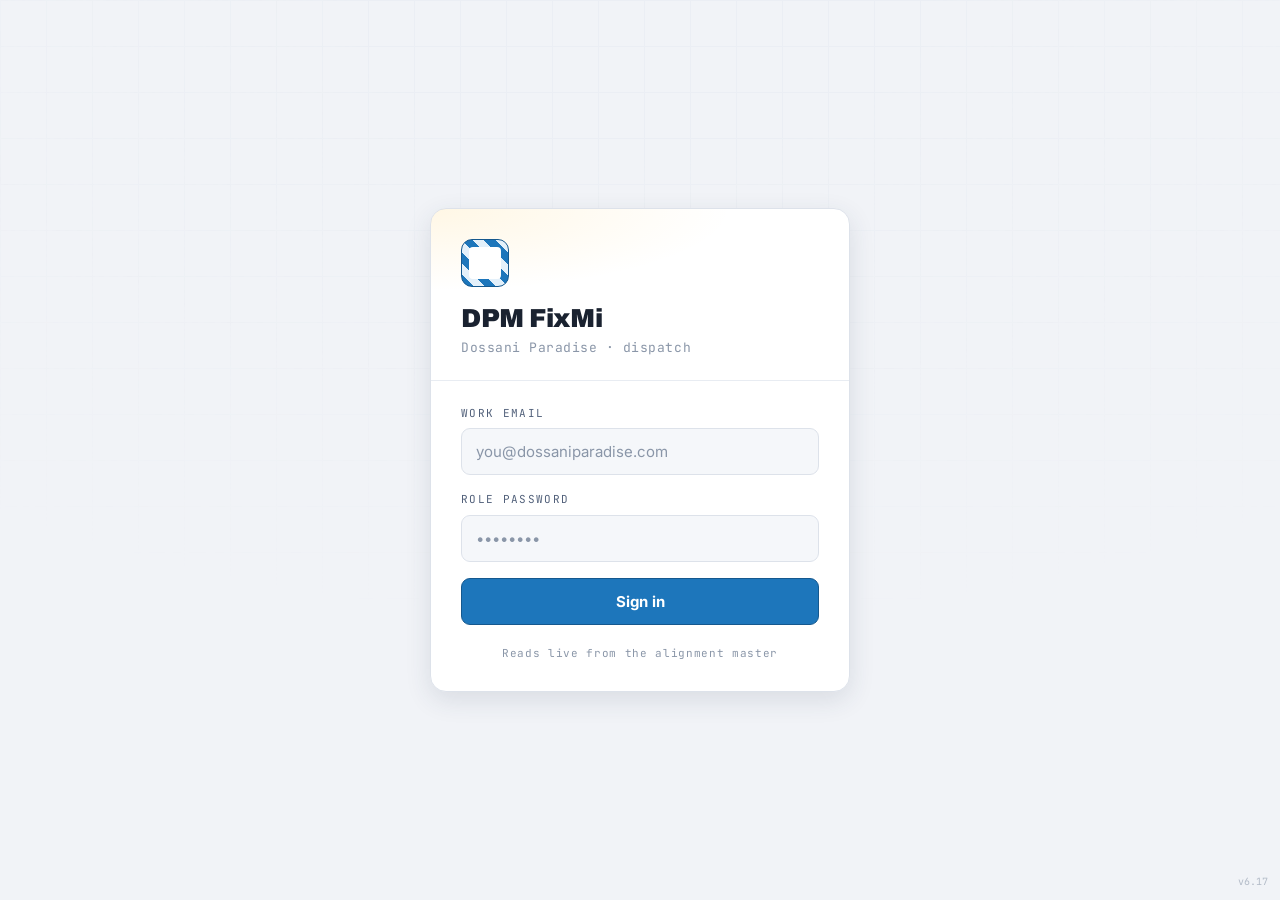
==== commit 9b907ff8: "Implement searchable store picker and update version Added a searchable store picker component to en" ====
--- a/index.html
+++ b/index.html
@@ -133,6 +133,22 @@
 .sort-select{max-width:210px}
 @media(max-width:600px){.sort-select{max-width:none}}
 .loc-select{max-width:300px;flex:0 1 auto}
+.sp{position:relative;flex:1 1 220px;min-width:0}
+.sp-native{position:absolute;opacity:0;pointer-events:none;width:1px;height:1px}
+.sp-input{width:100%;padding-right:34px}
+.sp-caret{position:absolute;right:8px;top:50%;transform:translateY(-50%);background:none;border:none;
+  color:var(--ink-dim);font-size:13px;cursor:pointer;padding:4px 6px;line-height:1}
+.sp-menu{display:none;position:absolute;z-index:70;left:0;right:0;top:calc(100% + 4px);max-height:260px;
+  overflow-y:auto;-webkit-overflow-scrolling:touch;background:var(--panel);border:1px solid var(--line);
+  border-radius:10px;box-shadow:0 10px 28px rgba(20,30,45,.18)}
+.sp-menu.on{display:block}
+.sp-opt{display:block;width:100%;text-align:left;background:none;border:none;padding:11px 13px;
+  font-size:13.5px;color:var(--ink);cursor:pointer;border-bottom:1px solid var(--line-soft,var(--line))}
+.sp-opt:last-child{border-bottom:none}
+.sp-opt:hover{background:var(--panel-2)}
+.sp-opt.cur{background:rgba(29,118,187,.10);font-weight:700}
+.sp-none{padding:14px 13px;font-size:12.5px;color:var(--ink-dim)}
+@media(max-width:600px){.sp{flex:1 1 100%}.sp-menu{max-height:min(320px,52vh)}.sp-opt{padding:13px;font-size:14px}}
 .search{flex:1;min-width:160px}
 .list-head{font-family:var(--disp);font-weight:800;font-size:18px;margin:0 0 12px}
 .list-head .lh-n{color:var(--ink-dim);font-weight:600}
@@ -922,7 +938,7 @@
 const APP_WRITE_PASSWORD = "rm123"; // must match ROLES.MAINTENANCE on the API
 const IMGBB_API_KEY = "b733862d15744e2bfaa4329d122f4ba0";
 const POLL_MS = 20000;
-const APP_VERSION = "6.16";
+const APP_VERSION = "6.17";
 let   SHOW_REF_TAGS = false; // default OFF — toggle with the # button in the top bar
 
 const ROLE_PASSWORDS = {
@@ -2168,10 +2184,8 @@
       </div>
       ${techTiles}
       <div class="board-controls">
-        ${storeIds.length>1?`<select class="input loc-select" onchange="curStore=this.value;render()">
-          <option value="all"${curStore==="all"?" selected":""}>All stores (${storeIds.length})</option>
-          ${storeIds.slice().sort((a,b)=>storeName(a).localeCompare(storeName(b))).map(id=>`<option value="${id}"${curStore===id?" selected":""}>${esc(storeName(id))}</option>`).join("")}
-        </select>`:""}
+        ${storeIds.length>1?storePicker({id:"boardStore",ids:storeIds,selected:curStore,
+          allLabel:`All stores (${storeIds.length})`,onChange:"curStore=this.value;render()"}):""}
         ${sortSelect()}
         <input class="input search" placeholder="Search store, issue, ticket #…" value="${escA(curSearch)}" oninput="onSearchInput(this)">
       </div>
@@ -2243,10 +2257,8 @@
     </div>
     ${tilesBlock}
     <div class="board-controls">
-      ${storeIds.length>1?`<select class="input loc-select" onchange="curStore=this.value;render()">
-        <option value="all"${curStore==="all"?" selected":""}>All stores (${storeIds.length})</option>
-        ${storeIds.slice().sort((a,b)=>storeName(a).localeCompare(storeName(b))).map(id=>`<option value="${id}"${curStore===id?" selected":""}>${esc(storeName(id))}</option>`).join("")}
-      </select>`:""}
+      ${storeIds.length>1?storePicker({id:"boardStore2",ids:storeIds,selected:curStore,
+        allLabel:`All stores (${storeIds.length})`,onChange:"curStore=this.value;render()"}):""}
       ${(curFilter==="dispatched"||curFilter==="assigned")?assigneeFilterSelect(allTickets):""}
       ${SESSION.role==="admin"?categoryFilterSelect():""}
       ${sortSelect()}
@@ -2649,7 +2661,8 @@
     <div class="sheet-head"><h2>Report new issue</h2><button class="x-btn" onclick="closeModal()">✕</button></div>
     <div class="sheet-body">
       <div class="field"><label class="label">Store</label>
-        <select class="input" id="cStore" ${ids.length===1?"disabled":""} onchange="syncCreateCats()">${storeOpts}</select></div>
+        ${storePicker({id:"cStore",ids,selected:preStore||(ids.length===1?ids[0]:""),
+          disabled:ids.length===1,onChange:"syncCreateCats()"})}</div>
       <div style="display:flex;gap:12px;margin-top:14px">
         <div class="field" style="flex:1"><label class="label">Category</label><select class="input" id="cCat" onchange="syncCreateSubs()"></select></div>
         <div class="field" style="flex:1"><label class="label">Priority</label><select class="input" id="cPri">${priOpts}</select></div>
@@ -3508,7 +3521,9 @@
     : "";
   modal(`<div class="sheet-head"><h2>Edit ticket</h2><button class="x-btn" onclick="openTicket('${id}')">✕</button></div>
     <div class="sheet-body">
-      ${canMoveStore?`<div class="field"><label class="label">Store</label><select class="input" id="eStore" onchange="openEdit(EDIT_ID)">${storeOpts}</select></div>`:""}
+      ${canMoveStore?`<div class="field"><label class="label">Store</label>
+        ${storePicker({id:"eStore",ids:(SESSION.role==="admin"?Object.keys(RESTAURANTS):myStoreIds()),
+          selected:t.storeId,onChange:"openEdit(EDIT_ID)"})}</div>`:""}
       <div style="display:flex;gap:12px${canMoveStore?";margin-top:14px":""}">
         <div class="field" style="flex:1"><label class="label">Category</label><select class="input" id="eCat" onchange="syncEditSubs()">${catOpts}</select></div>
         <div class="field" style="flex:1"><label class="label">Priority</label><select class="input" id="ePri">${priOpts}</select></div></div>
@@ -4441,9 +4456,7 @@
     ${r.dupOf?`<div class="imp-warnbox">Looks like an existing ticket (${esc(r.dupOf)}). Skip if it's the same issue.</div>`:""}
     ${r.sibling?`<div class="imp-warnbox">Similar to ${esc(r.sibling)} earlier in this file — check it isn't the same issue.</div>`:""}
     <div class="imp-fields"><div class="field full"><label class="label">Store</label>
-      <select class="input" id="isStore" onchange="impStepStoreChanged()">
-        ${stores.map(id=>`<option value="${id}"${id===r.sid?" selected":""}>${esc(storeName(id))}</option>`).join("")}
-      </select>
+      ${storePicker({id:"isStore",ids:stores,selected:r.sid,onChange:"impStepStoreChanged()"})}
       <div class="uz-h mono" style="margin-top:4px;color:var(--ink-dim)">OwlOps said: ${esc(r.dept)}</div></div>
       <div class="field"><label class="label">Category</label>
         <select class="input" id="isCat" onchange="impStepCatChanged()">${catOpts}</select></div>
@@ -4963,6 +4976,88 @@
     <div class="sheet-foot"><button class="btn btn-ghost btn-block" onclick="closeModal()">Done</button></div>`);
 }
 
+
+/* ============================================================ SEARCHABLE STORE PICKER
+   A native <select> is unusable once you have 50+ stores — you scroll and read.
+   This renders a real <input> that filters as you type, backed by a hidden
+   <select> so every existing caller ($("cStore").value, onchange handlers,
+   form reads) keeps working untouched.
+   Matches on store name AND store number, so "28313" finds it as fast as "Cross". */
+function storePicker(opts){
+  const {id,ids,selected,onChange,allLabel,disabled}=opts;
+  const list=ids.slice().sort((a,b)=>storeName(a).localeCompare(storeName(b)));
+  const options=(allLabel?`<option value="all"${selected==="all"?" selected":""}>${esc(allLabel)}</option>`:"")
+    +list.map(sid=>`<option value="${sid}"${selected===sid?" selected":""}>${esc(storeName(sid))}</option>`).join("");
+  const cur=selected==="all"?(allLabel||""):(selected?storeName(selected):"");
+  const dis=disabled?" disabled":"";
+  return `<div class="sp" data-sp="${id}">
+    <select class="input sp-native" id="${id}"${dis} onchange="${onChange||""}">${options}</select>
+    <input class="input sp-input" id="${id}_q"${dis} autocomplete="off" spellcheck="false"
+      placeholder="Search stores…" value="${escA(cur)}"
+      onfocus="spOpen('${id}')" oninput="spFilter('${id}')"
+      onkeydown="spKey(event,'${id}')">
+    <button type="button" class="sp-caret"${dis} onclick="spToggle('${id}')" tabindex="-1">▾</button>
+    <div class="sp-menu" id="${id}_menu"></div>
+  </div>`;
+}
+function spEls(id){return {sel:$(id),q:$(id+"_q"),menu:$(id+"_menu")}}
+function spItems(id){
+  const {sel}=spEls(id); if(!sel)return[];
+  return [...sel.options].map(o=>({value:o.value,label:o.textContent}));
+}
+function spOpen(id){
+  const {q}=spEls(id); if(q)q.select();
+  spFilter(id,true);
+}
+function spToggle(id){
+  const {menu,q}=spEls(id);
+  if(menu&&menu.classList.contains("on")){spClose(id);}
+  else{if(q)q.focus();spFilter(id,true);}
+}
+function spClose(id){const {menu}=spEls(id);if(menu)menu.classList.remove("on")}
+function spFilter(id,showAll){
+  const {q,menu,sel}=spEls(id); if(!q||!menu||!sel)return;
+  const term=(showAll?"":q.value).trim().toLowerCase();
+  const hits=spItems(id).filter(o=>{
+    if(!term)return true;
+    const num=(o.value&&o.value!=="all")?String(store(o.value).storeNumber||"").toLowerCase():"";
+    return o.label.toLowerCase().includes(term)||num.includes(term);
+  }).slice(0,60);
+  menu.innerHTML=hits.length
+    ? hits.map((o,i)=>`<button type="button" class="sp-opt${o.value===sel.value?" cur":""}" data-i="${i}"
+        onclick="spPick('${id}','${escA(o.value)}')">${esc(o.label)}</button>`).join("")
+    : `<div class="sp-none">No store matches “${esc(q.value)}”</div>`;
+  menu.classList.add("on");
+  menu.scrollTop=0;
+}
+function spPick(id,val){
+  const {sel,q}=spEls(id); if(!sel)return;
+  sel.value=val;
+  const opt=[...sel.options].find(o=>o.value===val);
+  if(q)q.value=opt?opt.textContent:"";
+  spClose(id);
+  sel.dispatchEvent(new Event("change",{bubbles:true}));   // fire the caller's handler
+}
+/* Keyboard: Enter takes the first match, Escape restores what was selected. */
+function spKey(e,id){
+  const {menu,sel,q}=spEls(id);
+  if(e.key==="Escape"){
+    const opt=[...(sel?sel.options:[])].find(o=>o.value===sel.value);
+    if(q)q.value=opt?opt.textContent:"";
+    spClose(id);e.preventDefault();return;
+  }
+  if(e.key==="Enter"){
+    const first=menu&&menu.querySelector(".sp-opt");
+    if(first){first.click();e.preventDefault();}
+  }
+}
+document.addEventListener("click",e=>{
+  // close any open picker when tapping elsewhere
+  document.querySelectorAll(".sp-menu.on").forEach(m=>{
+    if(!m.closest(".sp").contains(e.target))m.classList.remove("on");
+  });
+});
+
 /* ============================================================ VENDORS */
 function openSettings(){
   const adminEmails=[...new Set([...ADMIN_EMAILS,...Object.values(MASTER.admins||{}).map(a=>(a.email||"").toLowerCase()).filter(Boolean)])];
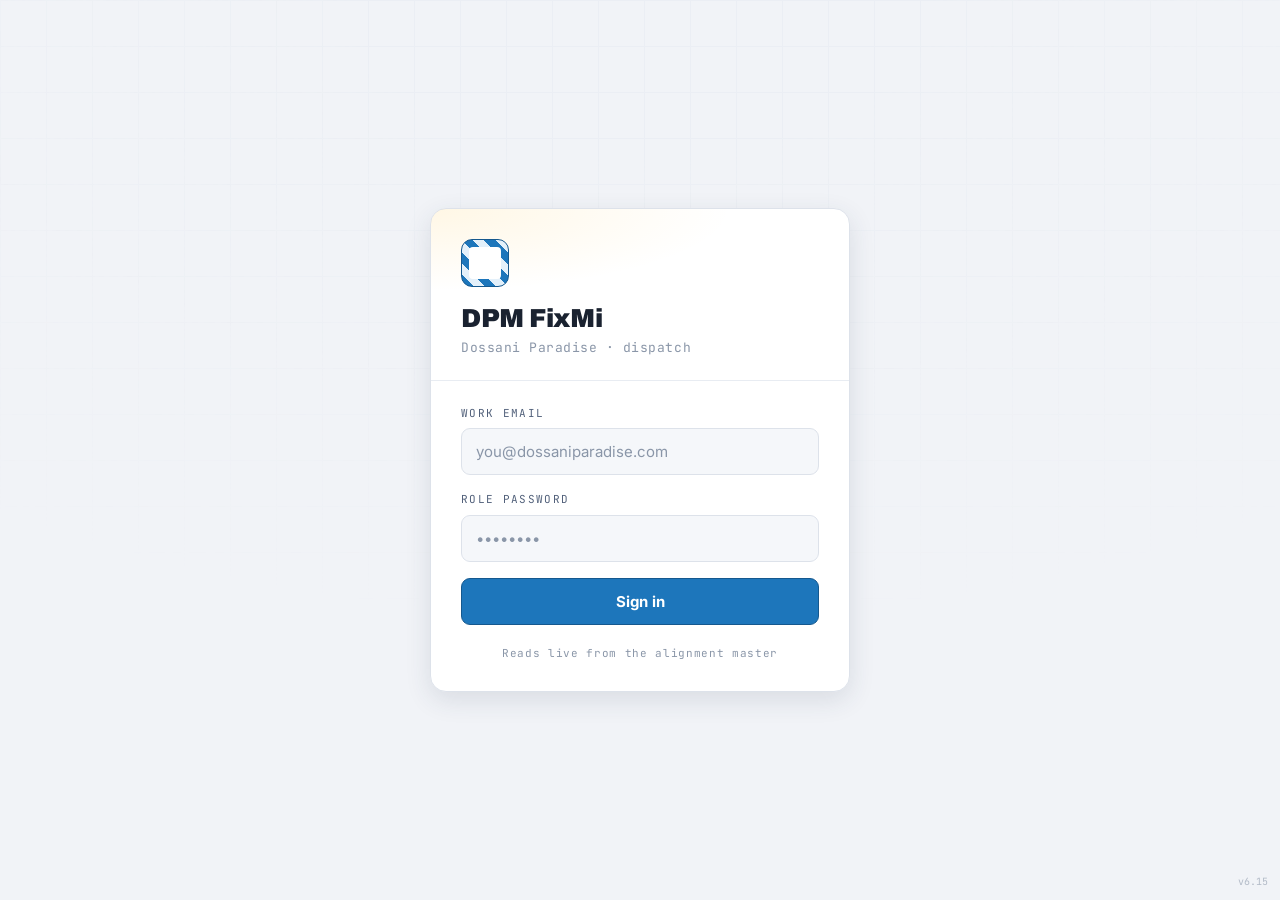
==== commit a91a35a2: "Update print statement from 'Hello' to 'Goodbye'" ====
--- a/index.html
+++ b/index.html
@@ -133,22 +133,6 @@
 .sort-select{max-width:210px}
 @media(max-width:600px){.sort-select{max-width:none}}
 .loc-select{max-width:300px;flex:0 1 auto}
-.sp{position:relative;flex:1 1 220px;min-width:0}
-.sp-native{position:absolute;opacity:0;pointer-events:none;width:1px;height:1px}
-.sp-input{width:100%;padding-right:34px}
-.sp-caret{position:absolute;right:8px;top:50%;transform:translateY(-50%);background:none;border:none;
-  color:var(--ink-dim);font-size:13px;cursor:pointer;padding:4px 6px;line-height:1}
-.sp-menu{display:none;position:absolute;z-index:70;left:0;right:0;top:calc(100% + 4px);max-height:260px;
-  overflow-y:auto;-webkit-overflow-scrolling:touch;background:var(--panel);border:1px solid var(--line);
-  border-radius:10px;box-shadow:0 10px 28px rgba(20,30,45,.18)}
-.sp-menu.on{display:block}
-.sp-opt{display:block;width:100%;text-align:left;background:none;border:none;padding:11px 13px;
-  font-size:13.5px;color:var(--ink);cursor:pointer;border-bottom:1px solid var(--line-soft,var(--line))}
-.sp-opt:last-child{border-bottom:none}
-.sp-opt:hover{background:var(--panel-2)}
-.sp-opt.cur{background:rgba(29,118,187,.10);font-weight:700}
-.sp-none{padding:14px 13px;font-size:12.5px;color:var(--ink-dim)}
-@media(max-width:600px){.sp{flex:1 1 100%}.sp-menu{max-height:min(320px,52vh)}.sp-opt{padding:13px;font-size:14px}}
 .search{flex:1;min-width:160px}
 .list-head{font-family:var(--disp);font-weight:800;font-size:18px;margin:0 0 12px}
 .list-head .lh-n{color:var(--ink-dim);font-weight:600}
@@ -526,15 +510,6 @@
 .cr-back:hover{color:var(--amber-deep)}
 .cr-top{font-size:12.5px;color:var(--ink-mid);background:var(--panel-2);border:1px solid var(--line);
   border-radius:8px;padding:7px 11px;margin:10px 0 4px}
-.cr-tix{display:flex;flex-direction:column;gap:8px}
-.cr-tix-row{background:var(--panel-2);border:1px solid var(--line);border-radius:9px;padding:10px 12px}
-.cr-tix-top{display:flex;align-items:center;gap:8px;flex-wrap:wrap;margin-bottom:4px}
-.cr-tix-store{font-weight:700;font-size:12.5px}
-.cr-tix-when{font-size:11px;color:var(--ink-dim);margin-left:auto}
-.cr-tix-desc{font-size:13.5px;color:var(--ink);line-height:1.45;overflow-wrap:anywhere}
-.cr-tix-meta{font-size:10.5px;color:var(--ink-dim);margin-top:4px}
-.cr-tix-note{font-size:12px;color:var(--ink-mid);font-style:italic;margin-top:6px;
-  border-left:3px solid var(--line);padding-left:8px;overflow-wrap:anywhere}
 .cr-hint{font-size:11.5px;color:var(--ink-dim);margin:6px 0 8px}
 .cr-chart{display:flex;flex-direction:column;gap:7px}
 .cr-row{display:grid;grid-template-columns:120px 1fr 34px;align-items:center;gap:10px}
@@ -938,7 +913,7 @@
 const APP_WRITE_PASSWORD = "rm123"; // must match ROLES.MAINTENANCE on the API
 const IMGBB_API_KEY = "b733862d15744e2bfaa4329d122f4ba0";
 const POLL_MS = 20000;
-const APP_VERSION = "6.17";
+const APP_VERSION = "6.15";
 let   SHOW_REF_TAGS = false; // default OFF — toggle with the # button in the top bar
 
 const ROLE_PASSWORDS = {
@@ -2184,8 +2159,10 @@
       </div>
       ${techTiles}
       <div class="board-controls">
-        ${storeIds.length>1?storePicker({id:"boardStore",ids:storeIds,selected:curStore,
-          allLabel:`All stores (${storeIds.length})`,onChange:"curStore=this.value;render()"}):""}
+        ${storeIds.length>1?`<select class="input loc-select" onchange="curStore=this.value;render()">
+          <option value="all"${curStore==="all"?" selected":""}>All stores (${storeIds.length})</option>
+          ${storeIds.slice().sort((a,b)=>storeName(a).localeCompare(storeName(b))).map(id=>`<option value="${id}"${curStore===id?" selected":""}>${esc(storeName(id))}</option>`).join("")}
+        </select>`:""}
         ${sortSelect()}
         <input class="input search" placeholder="Search store, issue, ticket #…" value="${escA(curSearch)}" oninput="onSearchInput(this)">
       </div>
@@ -2257,8 +2234,10 @@
     </div>
     ${tilesBlock}
     <div class="board-controls">
-      ${storeIds.length>1?storePicker({id:"boardStore2",ids:storeIds,selected:curStore,
-        allLabel:`All stores (${storeIds.length})`,onChange:"curStore=this.value;render()"}):""}
+      ${storeIds.length>1?`<select class="input loc-select" onchange="curStore=this.value;render()">
+        <option value="all"${curStore==="all"?" selected":""}>All stores (${storeIds.length})</option>
+        ${storeIds.slice().sort((a,b)=>storeName(a).localeCompare(storeName(b))).map(id=>`<option value="${id}"${curStore===id?" selected":""}>${esc(storeName(id))}</option>`).join("")}
+      </select>`:""}
       ${(curFilter==="dispatched"||curFilter==="assigned")?assigneeFilterSelect(allTickets):""}
       ${SESSION.role==="admin"?categoryFilterSelect():""}
       ${sortSelect()}
@@ -2661,8 +2640,7 @@
     <div class="sheet-head"><h2>Report new issue</h2><button class="x-btn" onclick="closeModal()">✕</button></div>
     <div class="sheet-body">
       <div class="field"><label class="label">Store</label>
-        ${storePicker({id:"cStore",ids,selected:preStore||(ids.length===1?ids[0]:""),
-          disabled:ids.length===1,onChange:"syncCreateCats()"})}</div>
+        <select class="input" id="cStore" ${ids.length===1?"disabled":""} onchange="syncCreateCats()">${storeOpts}</select></div>
       <div style="display:flex;gap:12px;margin-top:14px">
         <div class="field" style="flex:1"><label class="label">Category</label><select class="input" id="cCat" onchange="syncCreateSubs()"></select></div>
         <div class="field" style="flex:1"><label class="label">Priority</label><select class="input" id="cPri">${priOpts}</select></div>
@@ -3521,9 +3499,7 @@
     : "";
   modal(`<div class="sheet-head"><h2>Edit ticket</h2><button class="x-btn" onclick="openTicket('${id}')">✕</button></div>
     <div class="sheet-body">
-      ${canMoveStore?`<div class="field"><label class="label">Store</label>
-        ${storePicker({id:"eStore",ids:(SESSION.role==="admin"?Object.keys(RESTAURANTS):myStoreIds()),
-          selected:t.storeId,onChange:"openEdit(EDIT_ID)"})}</div>`:""}
+      ${canMoveStore?`<div class="field"><label class="label">Store</label><select class="input" id="eStore" onchange="openEdit(EDIT_ID)">${storeOpts}</select></div>`:""}
       <div style="display:flex;gap:12px${canMoveStore?";margin-top:14px":""}">
         <div class="field" style="flex:1"><label class="label">Category</label><select class="input" id="eCat" onchange="syncEditSubs()">${catOpts}</select></div>
         <div class="field" style="flex:1"><label class="label">Priority</label><select class="input" id="ePri">${priOpts}</select></div></div>
@@ -4456,7 +4432,9 @@
     ${r.dupOf?`<div class="imp-warnbox">Looks like an existing ticket (${esc(r.dupOf)}). Skip if it's the same issue.</div>`:""}
     ${r.sibling?`<div class="imp-warnbox">Similar to ${esc(r.sibling)} earlier in this file — check it isn't the same issue.</div>`:""}
     <div class="imp-fields"><div class="field full"><label class="label">Store</label>
-      ${storePicker({id:"isStore",ids:stores,selected:r.sid,onChange:"impStepStoreChanged()"})}
+      <select class="input" id="isStore" onchange="impStepStoreChanged()">
+        ${stores.map(id=>`<option value="${id}"${id===r.sid?" selected":""}>${esc(storeName(id))}</option>`).join("")}
+      </select>
       <div class="uz-h mono" style="margin-top:4px;color:var(--ink-dim)">OwlOps said: ${esc(r.dept)}</div></div>
       <div class="field"><label class="label">Category</label>
         <select class="input" id="isCat" onchange="impStepCatChanged()">${catOpts}</select></div>
@@ -4832,9 +4810,7 @@
    How many tickets were closed in a window, and the split by category, as a
    bar chart meant to be screenshotted. Closed tickets are lazily loaded, so
    this pulls them first. */
-let CR_DAYS=30, CR_MODE="cat";
-let CR_PATH=[];          // breadcrumb chain of {dim,key,label} — drill as deep as you like
-let CR_LIST=false;       // showing the actual tickets rather than bars
+let CR_DAYS=30, CR_MODE="cat", CR_FILTER=null;   // CR_FILTER = {dim,key,label}
 /* When was this ticket actually closed? The activity trail is authoritative;
    updatedAt is the fallback for imports and older records. */
 function closedAt(t){
@@ -4846,38 +4822,43 @@
   return t.updatedAt||t.finishedAt||t.createdAt||0;
 }
 async function openClosedReport(days){
-  if(days){CR_DAYS=days;CR_PATH=[];CR_LIST=false;}
-  await ensureClosedLoaded();
+  if(!canSeeClosedReport())return;
+  if(days){CR_DAYS=days;}
+  await ensureClosedLoaded();      // closed tickets aren't in the default payload
   renderClosedReport();
 }
-function crSetMode(m){CR_MODE=m;CR_LIST=false;renderClosedReport()}
-function crDrill(dim,key){CR_PATH.push({dim,key,label:crLabel(dim,key)});CR_LIST=false;renderClosedReport()}
-function crBack(){ if(CR_LIST){CR_LIST=false;} else {CR_PATH.pop();} renderClosedReport(); }
-function crShowList(){CR_LIST=true;renderClosedReport()}
-
+function crSetMode(m){CR_MODE=m;renderClosedReport()}
+function crDrill(dim,key){CR_FILTER={dim,key,label:crLabel(dim,key)};renderClosedReport()}
+function crBack(){CR_FILTER=null;renderClosedReport()}
+
+/* One row per dimension value. "item" = subcategory, which is where persistent
+   problems show up (same asset failing over and over). */
 function crKey(t,dim){
   if(dim==="cat")   return t.category||"__none";
   if(dim==="store") return t.storeId||"__none";
-  return t.subcategory||"__nosub";
+  return t.subcategory||"";          // blank items are skipped, not bucketed
 }
 function crLabel(dim,key){
   if(dim==="cat")   return key==="__none"?"Uncategorised":(ALL_CATEGORIES[key]||key);
   if(dim==="store") return key==="__none"?"Unknown store":storeName(key);
-  if(key==="__nosub")return "(no item set)";
   const parent=(SUBCATEGORIES[key]||{}).parent;
   return (subLabel(key)||key)+(parent?` · ${ALL_CATEGORIES[parent]||parent}`:"");
 }
 function crRows(){
   const since=now()-CR_DAYS*86400000;
+  const mine=SESSION.scope==="all"?null:new Set(myStoreIds());
   return Object.values(TICKETS).filter(t=>{
     if(t.status!=="closed"||closedAt(t)<since)return false;
-    return CR_PATH.every(f=>crKey(t,f.dim)===f.key);
+    if(mine&&!mine.has(t.storeId))return false;         // directors / coaches: own stores only
+    if(CR_FILTER&&crKey(t,CR_FILTER.dim)!==CR_FILTER.key)return false;
+    return true;
   });
 }
 function crGroup(rows,dim){
   const by={};
   rows.forEach(t=>{
     const k=crKey(t,dim);
+    if(dim==="item"&&!k)return;      // ticket has no subcategory
     if(!by[k])by[k]={key:k,label:crLabel(dim,k),n:0};
     by[k].n++;
   });
@@ -4888,72 +4869,49 @@
   const max=list[0].n;
   return `<div class="cr-chart">${list.map(c=>{
     const w=max?Math.max(2,Math.round(c.n/max*100)):0;
-    const o=clickable?`<button class="cr-row cr-click" onclick="crDrill('${dim}','${escA(c.key)}')">`:`<div class="cr-row">`;
-    const e=clickable?`</button>`:`</div>`;
-    return `${o}<div class="cr-label">${esc(c.label)}</div>
+    const tag=clickable?`<button class="cr-row cr-click" onclick="crDrill('${dim}','${escA(c.key)}')">`:`<div class="cr-row">`;
+    const end=clickable?`</button>`:`</div>`;
+    return `${tag}
+      <div class="cr-label">${esc(c.label)}</div>
       <div class="cr-track"><div class="cr-bar" style="width:${w}%"></div></div>
-      <div class="cr-n">${c.n}</div>${e}`;}).join("")}</div>`;
-}
-/* The bottom of every drill: the tickets themselves. Categories like "Other"
-   tell you nothing, so this is where you read what actually happened. */
-function crTicketList(rows){
-  if(!rows.length)return `<div class="rp-empty">No tickets here.</div>`;
-  const sorted=rows.slice().sort((a,b)=>closedAt(b)-closedAt(a));
-  return `<div class="cr-tix">${sorted.map(t=>{
-    const note=(t.closeNote&&t.closeNote.text)?t.closeNote.text:"";
-    const pri=t.priority==="emergency"?"e":(t.priority==="urgent"?"u":"");
-    return `<div class="cr-tix-row">
-      <div class="cr-tix-top">
-        <span class="cr-tix-store">${esc(storeName(t.storeId))}</span>
-        <span class="r-pri ${pri}">${esc(PRIORITIES[t.priority]||"Normal")}</span>
-        <span class="cr-tix-when mono">${esc(fmtDateShort(closedAt(t)))}</span>
-      </div>
-      <div class="cr-tix-desc">${esc(t.description||"(no description)")}</div>
-      <div class="cr-tix-meta mono">${esc(t.shortId||"")} · ${esc(catPath(t))}</div>
-      ${note?`<div class="cr-tix-note">“${esc(note)}”</div>`:""}
-    </div>`;}).join("")}</div>`;
+      <div class="cr-n">${c.n}</div>${end}`;}).join("")}</div>`;
 }
 
 function renderClosedReport(){
-  const rows=crRows(), total=rows.length;
+  const rows=crRows();
+  const total=rows.length;
   const since=now()-CR_DAYS*86400000;
   const from=new Date(since).toLocaleDateString("en-US",{month:"short",day:"numeric"});
   const to=new Date().toLocaleDateString("en-US",{month:"short",day:"numeric",year:"numeric"});
   const pick=[30,60,90].map(d=>`<button class="ce-tab${CR_DAYS===d?" on":""}" onclick="openClosedReport(${d})">${d}d</button>`).join("");
 
-  const crumb=CR_PATH.map(f=>esc(f.label)).join(" › ");
-  const backLabel=CR_LIST?"‹ Back to the chart"
-    :(CR_PATH.length>1?`‹ ${esc(CR_PATH[CR_PATH.length-2].label)}`:"‹ All closed tickets");
-  const backBtn=(CR_PATH.length||CR_LIST)?`<button class="cr-back" onclick="crBack()">${backLabel}</button>`:"";
-
-  let body,heroSub;
-  if(CR_LIST){
-    heroSub=`${crumb?`in <b>${crumb}</b><br>`:""}<span class="mono">last ${CR_DAYS} days · ${esc(from)} – ${esc(to)}</span>`;
-    body=`<div class="section-label" style="margin-top:16px">Tickets<span class="ln"></span></div>${crTicketList(rows)}`;
-  }else if(CR_PATH.length){
-    heroSub=`closed in <b>${crumb}</b><br><span class="mono">last ${CR_DAYS} days · ${esc(from)} – ${esc(to)}</span>`;
-    const used=new Set(CR_PATH.map(f=>f.dim));
-    const rest=[["cat","By category"],["store","By store"],["item","By item"]].filter(([d])=>!used.has(d));
-    body=rest.map(([d,t])=>{
+  let body,heroSub,backBtn="";
+  if(CR_FILTER){
+    // Drilled in: show the two OTHER dimensions inside this slice.
+    backBtn=`<button class="cr-back" onclick="crBack()">‹ All closed tickets</button>`;
+    heroSub=`closed in <b>${esc(CR_FILTER.label)}</b><br><span class="mono">last ${CR_DAYS} days · ${esc(from)} – ${esc(to)}</span>`;
+    const other=CR_FILTER.dim==="store"
+      ? [["cat","By category"],["item","By item"]]
+      : [["store","By store"],["item","By item"]];
+    body=other.map(([d,t])=>{
       const list=crGroup(rows,d);
-      // A single bucket adds nothing — don't make them tap through it.
-      if(list.length<2)return "";
-      return `<div class="section-label" style="margin-top:16px">${t}<span class="ln"></span></div>${crBars(list,d,true)}`;
-    }).join("")
-    + `<button class="btn btn-ghost btn-block" style="margin-top:14px" onclick="crShowList()">📋 Read these ${total} ticket${total===1?"":"s"}</button>`;
+      return `<div class="section-label" style="margin-top:16px">${t}<span class="ln"></span></div>
+        ${crBars(list,d,d!==CR_FILTER.dim)}`;}).join("");
   }else{
     const modes=[["cat","Category"],["store","Store"],["item","Item"]];
     const tabs=modes.map(([k,l])=>`<button class="ce-tab${CR_MODE===k?" on":""}" onclick="crSetMode('${k}')">${l}</button>`).join("");
-    const list=crGroup(rows,CR_MODE), top=list[0];
-    heroSub=`closed in the last ${CR_DAYS} days<br><span class="mono">${esc(from)} – ${esc(to)}</span>`;
+    const list=crGroup(rows,CR_MODE);
+    const top=list[0];
+    const scopeTxt=SESSION.scope==="all"?"":` across your ${myStoreIds().length} store${myStoreIds().length===1?"":"s"}`;
+    heroSub=`closed in the last ${CR_DAYS} days${scopeTxt}<br><span class="mono">${esc(from)} – ${esc(to)}</span>`;
     const hint=CR_MODE==="item"
       ? `<p class="cr-hint">Items repeating across the window are your persistent problems.</p>`
       : (CR_MODE==="store"?`<p class="cr-hint">Ranked by volume — the busiest store is first.</p>`:"");
     body=`<div class="ce-tabs" style="margin-top:16px">${tabs}</div>
       ${top?`<div class="cr-top">Most: <b>${esc(top.label)}</b> · ${top.n}</div>`:""}
-      ${hint}${crBars(list,CR_MODE,true)}
-      <p class="cr-hint" style="margin-top:10px">Tap any bar to break it down, then read the tickets.</p>
-      <button class="btn btn-ghost btn-block" onclick="crShowList()">📋 Read all ${total} ticket${total===1?"":"s"}</button>`;
+      ${hint}
+      ${crBars(list,CR_MODE,true)}
+      <p class="cr-hint" style="margin-top:10px">Tap any bar to break it down.</p>`;
   }
 
   const emerg=rows.filter(t=>t.priority==="emergency").length;
@@ -4965,7 +4923,10 @@
     <div class="sheet-body">
       ${backBtn}
       <div class="ce-tabs" style="margin-bottom:14px">${pick}</div>
-      <div class="cr-hero"><div class="cr-big">${total}</div><div class="cr-sub">${heroSub}</div></div>
+      <div class="cr-hero">
+        <div class="cr-big">${total}</div>
+        <div class="cr-sub">${heroSub}</div>
+      </div>
       <div class="imp-summary" style="margin:14px 0 4px">
         <div class="rp-stat"><div class="rp-n">${stores}</div><div class="rp-l">stores</div></div>
         <div class="rp-stat"><div class="rp-n">${emerg}</div><div class="rp-l">emergencies</div></div>
@@ -4976,87 +4937,483 @@
     <div class="sheet-foot"><button class="btn btn-ghost btn-block" onclick="closeModal()">Done</button></div>`);
 }
 
-
-/* ============================================================ SEARCHABLE STORE PICKER
-   A native <select> is unusable once you have 50+ stores — you scroll and read.
-   This renders a real <input> that filters as you type, backed by a hidden
-   <select> so every existing caller ($("cStore").value, onchange handlers,
-   form reads) keeps working untouched.
-   Matches on store name AND store number, so "28313" finds it as fast as "Cross". */
-function storePicker(opts){
-  const {id,ids,selected,onChange,allLabel,disabled}=opts;
-  const list=ids.slice().sort((a,b)=>storeName(a).localeCompare(storeName(b)));
-  const options=(allLabel?`<option value="all"${selected==="all"?" selected":""}>${esc(allLabel)}</option>`:"")
-    +list.map(sid=>`<option value="${sid}"${selected===sid?" selected":""}>${esc(storeName(sid))}</option>`).join("");
-  const cur=selected==="all"?(allLabel||""):(selected?storeName(selected):"");
-  const dis=disabled?" disabled":"";
-  return `<div class="sp" data-sp="${id}">
-    <select class="input sp-native" id="${id}"${dis} onchange="${onChange||""}">${options}</select>
-    <input class="input sp-input" id="${id}_q"${dis} autocomplete="off" spellcheck="false"
-      placeholder="Search stores…" value="${escA(cur)}"
-      onfocus="spOpen('${id}')" oninput="spFilter('${id}')"
-      onkeydown="spKey(event,'${id}')">
-    <button type="button" class="sp-caret"${dis} onclick="spToggle('${id}')" tabindex="-1">▾</button>
-    <div class="sp-menu" id="${id}_menu"></div>
+/* ============================================================ JOB COSTS
+   "How much did this repair cost?" — matches PayMi invoices to FixMi tickets.
+
+   DATA
+   ----
+   PayMi invoices are read straight from its Firestore over REST (read-only,
+   same key the pending-approval banner already uses, but paginated so the
+   whole collection comes back, not just the first 300).
+   The match itself is written to THIS app's master under admins/jobCosts:
+
+     admins/jobCosts/<linkId> = {
+       id, invId, ticketId, amount,          // dollars placed on this ticket
+       storeId,                              // ticket's store (for rollups)
+       inv:{vendor,invoiceNumber,amount,storeName,status,fileUrl,createdAt},
+       by, byName, at                        // who matched, when
+     }
+     A "not a repair" dismissal is the same record with ticketId:null, skip:true.
+
+   One invoice can be split across several tickets (parts + labor, or a vendor
+   who billed two jobs on one ticket) and one ticket can carry several
+   invoices; amounts are per link, so the ticket cost is just the sum.
+   ============================================================ */
+const COSTS_NODE="admins/jobCosts";
+const PAYMI_ALL=PAYMI_FS;                 // same URL; we page through it
+let COST_ECHO={};                          // linkId -> rec we just wrote, or {__deleted,at}
+let PM_INV=null, PM_FETCHED_AT=0, PM_ERR=null, PM_BUSY=false;
+const PM_TTL_MS=5*60*1000;
+/* panel state */
+let JC={tab:"match", sel:null, q:"", store:"all", show:"open", tq:"", allStores:false, anyDate:false,
+        focusTicket:null, jobsQ:"", period:90, moreInv:false};
+
+function fmtMoney(n){
+  n=Number(n)||0;
+  return "$"+n.toLocaleString("en-US",{minimumFractionDigits:2,maximumFractionDigits:2});
+}
+function costLinks(){return ((MASTER&&MASTER.admins)||{}).jobCosts||{}}
+function linksForTicket(tid){return Object.values(costLinks()).filter(l=>l&&l.ticketId===tid)}
+function linksForInvoice(iid){return Object.values(costLinks()).filter(l=>l&&l.invId===iid)}
+function ticketCost(tid){return linksForTicket(tid).reduce((s,l)=>s+(Number(l.amount)||0),0)}
+function invAllocated(iid){return linksForInvoice(iid).filter(l=>!l.skip).reduce((s,l)=>s+(Number(l.amount)||0),0)}
+function invSkipped(iid){return linksForInvoice(iid).some(l=>l.skip)}
+function invRemaining(inv){return Math.round(((Number(inv.amount)||0)-invAllocated(inv.id))*100)/100}
+/* MATCHED = fully placed on jobs · PART = some placed · SKIP = not a repair · OPEN = nothing yet */
+function invMatchState(inv){
+  if(invSkipped(inv.id))return"SKIP";
+  const a=invAllocated(inv.id);
+  if(a<=0)return"OPEN";
+  return invRemaining(inv)<=0.005?"MATCHED":"PART";
+}
+function invStoreIds(inv){
+  if(Array.isArray(inv.storeIds)&&inv.storeIds.length)return inv.storeIds;
+  return inv.storeId?[inv.storeId]:[];
+}
+function pmById(id){return (PM_INV||[]).find(i=>i.id===id)||null}
+
+/* ---- PayMi read (paginated) ---- */
+function pmDecode(d){
+  const f=d.fields||{}, o={};
+  for(const k in f)o[k]=fsVal(f[k]);
+  o.id=String(d.name||"").split("/").pop();
+  o.amount=Number(o.amount)||0;
+  return o;
+}
+async function pmFetchAll(force){
+  if(!force&&PM_INV&&(Date.now()-PM_FETCHED_AT)<PM_TTL_MS)return PM_INV;
+  if(PM_BUSY)return PM_INV;
+  PM_BUSY=true;
+  try{
+    let url=PAYMI_ALL, out=[], guard=0;
+    while(url&&guard++<40){
+      const r=await fetchWithTimeout(url,{cache:"no-store"},25000);
+      if(!r.ok)throw new Error("PayMi read failed · HTTP "+r.status);
+      const j=await r.json();
+      (j.documents||[]).forEach(d=>out.push(pmDecode(d)));
+      url=j.nextPageToken?PAYMI_ALL+"&pageToken="+encodeURIComponent(j.nextPageToken):null;
+    }
+    out.sort((a,b)=>(b.createdAt||0)-(a.createdAt||0));
+    PM_INV=out; PM_FETCHED_AT=Date.now(); PM_ERR=null;
+    console.log("[JobCosts] "+out.length+" PayMi invoices loaded");
+  }catch(e){
+    PM_ERR=(e&&e.message)||"PayMi unreachable";
+    if(!PM_INV)PM_INV=[];
+    console.warn("[JobCosts] "+PM_ERR);
+  }finally{PM_BUSY=false}
+  return PM_INV;
+}
+
+/* ---- open the panel ---- */
+async function openJobCosts(tab,opts){
+  if(SESSION.role!=="admin")return;
+  if(tab)JC.tab=tab;
+  opts=opts||{};
+  if(opts.ticket){JC.focusTicket=opts.ticket;JC.sel=null;JC.tab="match";JC.store=(TICKETS[opts.ticket]||{}).storeId||"all";JC.show="open";}
+  else if(!opts.keep){JC.focusTicket=null;}
+  showLoader(true);
+  try{
+    // Invoices almost always arrive after the job is closed, and closed tickets
+    // aren't in the default payload — pull both before drawing anything.
+    if(CLOSED_ERR)CLOSED_LOADED=false;          // a failed attempt earlier — try again now
+    await Promise.all([pmFetchAll(false),ensureClosedLoaded()]);
+  }finally{showLoader(false)}
+  renderJobCosts();
+}
+async function jcReload(){
+  showLoader(true);
+  try{await Promise.all([pmFetchAll(true),refresh()])}catch(e){}
+  finally{showLoader(false)}
+  renderJobCosts(); toast("Invoices refreshed");
+}
+function jcSet(k,v){JC[k]=v;renderJobCosts()}
+async function jcRetryClosed(){
+  CLOSED_LOADED=false;
+  await ensureClosedLoaded();
+  renderJobCosts();
+}
+/* Invoices currently in play, in the order the arrows walk them. */
+function jcInvoiceList(){
+  const q=normTxt(JC.q);
+  return (PM_INV||[]).filter(inv=>{
+    const st=invMatchState(inv);
+    if(JC.show==="open"&&(st==="MATCHED"||st==="SKIP"))return false;
+    if(JC.show==="done"&&!(st==="MATCHED"||st==="SKIP"))return false;
+    if(JC.store!=="all"&&!invStoreIds(inv).includes(JC.store))return false;
+    if(q){const hay=normTxt([inv.vendor,inv.invoiceNumber,inv.storeName,invStoreLabel(inv),String(inv.amount)].join(" "));if(!hay.includes(q))return false}
+    return true;
+  });
+}
+function jcSelect(id){JC.sel=id;JC.tq="";JC.allStores=false;renderJobCosts()}
+/* Called BEFORE an action that removes the current invoice from the queue
+   (fully placed, or marked not-a-repair): move to the next one in line so the
+   arrows don't snap back to #1. */
+function jcAdvanceFrom(invId){
+  const list=jcInvoiceList(), i=list.findIndex(x=>x.id===invId);
+  if(i<0)return;
+  const nxt=list[i+1]||list[i-1]||null;
+  JC.sel=nxt?nxt.id:null;
+}
+function jcNav(dir){
+  const list=jcInvoiceList(); if(!list.length)return;
+  let i=list.findIndex(x=>x.id===JC.sel); if(i<0)i=0;
+  i=(i+dir+list.length)%list.length;
+  jcSelect(list[i].id);
+}
+function jcSearch(el,key){
+  JC[key]=el.value; const caret=el.selectionStart;
+  renderJobCosts();
+  const n=$(el.id); if(n){n.focus();try{n.setSelectionRange(caret,caret)}catch(e){}}
+}
+
+/* ---- ranking: which tickets probably belong to this invoice ---- */
+function normTxt(s){return String(s||"").toLowerCase().replace(/[^a-z0-9 ]+/g," ").replace(/\s+/g," ").trim()}
+function vendorTokens(s){return normTxt(s).split(" ").filter(w=>w.length>2&&!["inc","llc","the","and","co","corp","services","service","company"].includes(w))}
+function vendorLooksLike(a,b){
+  const ta=vendorTokens(a), tb=vendorTokens(b);
+  if(!ta.length||!tb.length)return false;
+  return ta.some(w=>tb.includes(w));
+}
+function ticketVendorName(t){
+  if(t.assignedVendorId&&VENDORS[t.assignedVendorId])return VENDORS[t.assignedVendorId].name;
+  if(t.assignedTechId)return techName(t.assignedTechId)||"";
+  return"";
+}
+function jcCandidates(inv){
+  const sids=invStoreIds(inv), invAt=inv.createdAt||0, q=normTxt(JC.tq);
+  const rows=[]; let hiddenByDate=0;
+  // Search open AND closed jobs — the job is usually already closed by the
+  // time its invoice shows up. CLOSED_TICKETS is merged in explicitly so a
+  // poll that raced the closed fetch can't drop them.
+  const pool={...CLOSED_TICKETS,...TICKETS};
+  Object.entries(pool).forEach(([id,t])=>{
+    if(!t)return;
+    const inStore=sids.includes(t.storeId);
+    if(!JC.allStores&&!inStore&&!q)return;
+    // An invoice is almost never dated before the job it bills: a ticket opened
+    // after the invoice was filed (plus a day of slack) is hidden unless asked for.
+    if(!JC.anyDate&&invAt&&(t.createdAt||0)>invAt+86400000){hiddenByDate++;return}
+    if(q){
+      const hay=normTxt([t.shortId,t.description,catPath(t),storeName(t.storeId),ticketVendorName(t)].join(" "));
+      if(!hay.includes(q))return;
+    }
+    let score=0, why=[];
+    if(inStore)score+=30;
+    const vn=ticketVendorName(t);
+    if(vn&&vendorLooksLike(vn,inv.vendor)){score+=50;why.push("same vendor")}
+    const finished=t.status==="closed"||t.status==="finished";
+    if(finished)score+=8;
+    // A job that wrapped up shortly before the invoice was filed is the usual case.
+    // Only finished/closed jobs have a "done" date worth comparing.
+    const done=finished?(t.status==="closed"?closedAt(t):(t.finishedAt||t.updatedAt||0)):0;
+    if(invAt&&done){
+      const days=(invAt-done)/86400000;
+      if(days>=-3&&days<=60){score+=20-Math.min(15,Math.max(0,days/4));if(days<=21)why.push("done "+Math.max(0,Math.round(days))+"d before invoice")}
+    }
+    const already=linksForInvoice(inv.id).some(l=>l.ticketId===id);
+    if(already)score-=1000;
+    rows.push({id,t,score,why,already});
+    if(t.status==="closed")rows.closedN=(rows.closedN||0)+1; else rows.openN=(rows.openN||0)+1;
+  });
+  rows.sort((a,b)=>b.score-a.score||(b.t.createdAt||0)-(a.t.createdAt||0));
+  rows._hiddenByDate=hiddenByDate;
+  return rows;
+}
+
+/* ---- writes ---- */
+async function jcLink(invId,tid){
+  const inv=pmById(invId), t=TICKETS[tid];
+  if(!inv||!t){toast("Invoice or ticket not found — refresh","err");return}
+  const el=$("jcAmt_"+invId+"_"+tid);
+  const amt=Math.round((parseFloat(el&&el.value)||0)*100)/100;
+  if(!(amt>0)){toast("Enter the amount to place on this job","err");return}
+  const id=uid();
+  const rec={id,invId,ticketId:tid,amount:amt,storeId:t.storeId,
+    inv:{vendor:inv.vendor||"",invoiceNumber:inv.invoiceNumber||"",amount:inv.amount||0,
+         storeName:inv.storeName||"",status:inv.status||"",fileUrl:inv.fileUrl||null,createdAt:inv.createdAt||0},
+    by:SESSION.email,byName:SESSION.name,at:now()};
+  MASTER.admins.jobCosts=MASTER.admins.jobCosts||{};
+  MASTER.admins.jobCosts[id]=rec; COST_ECHO[id]=rec;
+  // Stay on this invoice while money remains on it; once it's fully placed it
+  // leaves the "needs matching" queue, so step to the next one in line.
+  if(invRemaining(inv)<=0.005&&!JC.focusTicket&&!jcInvoiceList().some(x=>x.id===inv.id)){
+    delete MASTER.admins.jobCosts[id]; jcAdvanceFrom(inv.id); MASTER.admins.jobCosts[id]=rec;
+  }
+  renderJobCosts();
+  toast(fmtMoney(amt)+" placed on #"+(t.shortId||tid.slice(0,6).toUpperCase()));
+  render();
+  try{await apiWrite(`${COSTS_NODE}/${id}`,rec);refreshInBackground();}
+  catch(e){delete MASTER.admins.jobCosts[id];delete COST_ECHO[id];renderJobCosts();toast(e.message||"Save failed — link removed","err")}
+}
+async function jcSkip(invId){
+  const inv=pmById(invId); if(!inv)return;
+  const id=uid();
+  const rec={id,invId,ticketId:null,skip:true,amount:0,storeId:null,
+    inv:{vendor:inv.vendor||"",invoiceNumber:inv.invoiceNumber||"",amount:inv.amount||0,storeName:inv.storeName||"",status:inv.status||"",fileUrl:inv.fileUrl||null,createdAt:inv.createdAt||0},
+    by:SESSION.email,byName:SESSION.name,at:now()};
+  MASTER.admins.jobCosts=MASTER.admins.jobCosts||{};
+  jcAdvanceFrom(inv.id);                       // next in line, before it leaves the queue
+  MASTER.admins.jobCosts[id]=rec; COST_ECHO[id]=rec;
+  renderJobCosts(); toast("Marked as not a repair");
+  try{await apiWrite(`${COSTS_NODE}/${id}`,rec);refreshInBackground();}
+  catch(e){delete MASTER.admins.jobCosts[id];delete COST_ECHO[id];renderJobCosts();toast(e.message||"Save failed","err")}
+}
+async function jcUnlink(linkId,from){
+  const rec=costLinks()[linkId]; if(!rec)return;
+  delete MASTER.admins.jobCosts[linkId]; COST_ECHO[linkId]={__deleted:true,at:now()};
+  if(from==="ticket"&&rec.ticketId)openTicket(rec.ticketId); else renderJobCosts();
+  render();
+  toast(rec.skip?"Invoice back in the queue":"Link removed");
+  try{await apiWrite(`${COSTS_NODE}/${linkId}`,null);refreshInBackground();}
+  catch(e){MASTER.admins.jobCosts[linkId]=rec;delete COST_ECHO[linkId];
+    if(from==="ticket"&&rec.ticketId)openTicket(rec.ticketId); else renderJobCosts();
+    toast(e.message||"Could not remove","err")}
+}
+
+/* ---- pieces ---- */
+function invStoreLabel(inv){
+  const ids=invStoreIds(inv);
+  const names=ids.map(id=>RESTAURANTS[id]?storeName(id):null).filter(Boolean);
+  return names.length?names.join(" + "):(inv.storeName||"—");
+}
+function invCard(inv){
+  const st=invMatchState(inv), alloc=invAllocated(inv.id), pct=inv.amount?Math.min(100,alloc/inv.amount*100):0;
+  const sel=JC.sel===inv.id;
+  const when=inv.createdAt?new Date(inv.createdAt).toLocaleDateString("en-US",{month:"short",day:"numeric",year:"2-digit"}):"";
+  const mpill=st==="OPEN"?"":`<span class="ipill ${st}">${st==="MATCHED"?"matched":st==="PART"?"partly matched":"not a repair"}</span>`;
+  return `<div class="inv${sel?" sel":""}${st==="MATCHED"||st==="SKIP"?" done":""}" onclick="jcSelect('${inv.id}')">
+    <div class="inv-top"><div class="inv-vendor">${esc(inv.vendor||"(no vendor)")}</div><div class="inv-amt">${fmtMoney(inv.amount)}</div></div>
+    <div class="inv-store">${esc(invStoreLabel(inv))}</div>
+    <div class="inv-meta"><span class="mono">#${esc(inv.invoiceNumber||"—")}</span>${when?`<span>· ${esc(when)}</span>`:""}
+      ${inv.status?`<span class="ipill ${esc(inv.status)}">${esc(inv.status.toLowerCase())}</span>`:""}${mpill}
+      ${inv.fileUrl?`<a href="${escA(inv.fileUrl)}" target="_blank" rel="noopener" onclick="event.stopPropagation()" style="color:var(--amber-deep);font-weight:600">📄 view</a>`:""}</div>
+    ${alloc>0?`<div class="inv-meter"><i class="${st==="PART"?"part":""}" style="width:${pct}%"></i></div>`:""}
   </div>`;
 }
-function spEls(id){return {sel:$(id),q:$(id+"_q"),menu:$(id+"_menu")}}
-function spItems(id){
-  const {sel}=spEls(id); if(!sel)return[];
-  return [...sel.options].map(o=>({value:o.value,label:o.textContent}));
-}
-function spOpen(id){
-  const {q}=spEls(id); if(q)q.select();
-  spFilter(id,true);
-}
-function spToggle(id){
-  const {menu,q}=spEls(id);
-  if(menu&&menu.classList.contains("on")){spClose(id);}
-  else{if(q)q.focus();spFilter(id,true);}
-}
-function spClose(id){const {menu}=spEls(id);if(menu)menu.classList.remove("on")}
-function spFilter(id,showAll){
-  const {q,menu,sel}=spEls(id); if(!q||!menu||!sel)return;
-  const term=(showAll?"":q.value).trim().toLowerCase();
-  const hits=spItems(id).filter(o=>{
-    if(!term)return true;
-    const num=(o.value&&o.value!=="all")?String(store(o.value).storeNumber||"").toLowerCase():"";
-    return o.label.toLowerCase().includes(term)||num.includes(term);
-  }).slice(0,60);
-  menu.innerHTML=hits.length
-    ? hits.map((o,i)=>`<button type="button" class="sp-opt${o.value===sel.value?" cur":""}" data-i="${i}"
-        onclick="spPick('${id}','${escA(o.value)}')">${esc(o.label)}</button>`).join("")
-    : `<div class="sp-none">No store matches “${esc(q.value)}”</div>`;
-  menu.classList.add("on");
-  menu.scrollTop=0;
-}
-function spPick(id,val){
-  const {sel,q}=spEls(id); if(!sel)return;
-  sel.value=val;
-  const opt=[...sel.options].find(o=>o.value===val);
-  if(q)q.value=opt?opt.textContent:"";
-  spClose(id);
-  sel.dispatchEvent(new Event("change",{bubbles:true}));   // fire the caller's handler
-}
-/* Keyboard: Enter takes the first match, Escape restores what was selected. */
-function spKey(e,id){
-  const {menu,sel,q}=spEls(id);
-  if(e.key==="Escape"){
-    const opt=[...(sel?sel.options:[])].find(o=>o.value===sel.value);
-    if(q)q.value=opt?opt.textContent:"";
-    spClose(id);e.preventDefault();return;
-  }
-  if(e.key==="Enter"){
-    const first=menu&&menu.querySelector(".sp-opt");
-    if(first){first.click();e.preventDefault();}
-  }
-}
-document.addEventListener("click",e=>{
-  // close any open picker when tapping elsewhere
-  document.querySelectorAll(".sp-menu.on").forEach(m=>{
-    if(!m.closest(".sp").contains(e.target))m.classList.remove("on");
+function ticketLine(id,t){
+  return `<span class="mono">#${esc(t.shortId||id.slice(0,6).toUpperCase())}</span> ${esc(storeName(t.storeId))} · ${esc((t.description||"").slice(0,60))}`;
+}
+function candCard(inv,c,idx){
+  const {id,t,why,already}=c;
+  const st=STATUSES[t.status]||STATUSES.unassigned;
+  const have=ticketCost(id), remain=invRemaining(inv);
+  const who=ticketVendorName(t);
+  const done=t.status==="closed"?"closed "+fmtDateShort(closedAt(t)):(t.status==="finished"&&t.finishedAt?"finished "+fmtDateShort(t.finishedAt):"opened "+fmtDateShort(t.createdAt));
+  return `<div class="cand${idx===0&&why.length&&!already?" best":""}">
+    <div class="cand-top"><span class="cand-id">#${esc(t.shortId||id.slice(0,6).toUpperCase())}</span>
+      <span class="sbadge" style="color:${st.color};background:${st.color}1a"><span class="dot"></span>${st.label}</span>
+      ${why.map(w=>`<span class="cand-why">${esc(w)}</span>`).join("")}
+      <span style="flex:1"></span>
+      <button class="btn btn-ghost btn-sm" onclick="openTicket('${id}')" title="Open ticket">↗</button></div>
+    <div class="cand-desc">${esc(t.description||"No description")}</div>
+    <div class="cand-meta"><span>${esc(storeName(t.storeId))}</span><span>·</span><span>${esc(catPath(t))}</span><span>·</span><span>${esc(done)}</span>${who?`<span>·</span><span>${esc(who)}</span>`:""}${have>0?`<span>·</span><span class="cand-has">has ${fmtMoney(have)}</span>`:""}</div>
+    ${already?`<div class="cand-meta" style="margin-top:8px;color:var(--green);font-weight:600">✓ Already on this invoice</div>`:
+    `<div class="cand-act"><input class="input" id="jcAmt_${inv.id}_${id}" type="number" step="0.01" min="0" value="${remain>0?remain.toFixed(2):""}" placeholder="0.00" onclick="event.stopPropagation()">
+      <button class="btn btn-primary btn-sm" onclick="jcLink('${inv.id}','${id}')">Put on this job</button></div>`}
+  </div>`;
+}
+
+/* ---- tabs ---- */
+function invFileView(inv){
+  if(!inv.fileUrl)return `<div class="jc-pdf-empty"><div style="font-size:30px;opacity:.4">📄</div>No file attached to this invoice in PayMi.</div>`;
+  const ext=String(inv.fileName||inv.fileUrl).split("?")[0].split(".").pop().toLowerCase();
+  if(["png","jpg","jpeg","gif","webp","bmp"].includes(ext))
+    return `<div class="jc-pdf-img"><img src="${escA(inv.fileUrl)}" alt="Invoice"></div>`;
+  return `<iframe src="${escA(inv.fileUrl)}#toolbar=0&navpanes=0" title="Invoice"></iframe>`;
+}
+function jcMatchTab(){
+  const list=jcInvoiceList();
+  if(!list.some(x=>x.id===JC.sel)){
+    // Current invoice fell out of the filtered set (filter change, or it was
+    // just matched elsewhere): stay near where we were instead of jumping to #1.
+    const i=Math.min(JC.lastIdx||0,list.length-1);
+    JC.sel=list.length?list[Math.max(0,i)].id:null;
+  }
+  JC.lastIdx=Math.max(0,list.findIndex(x=>x.id===JC.sel));
+  const inv=JC.sel?pmById(JC.sel):null;
+  const focusT=JC.focusTicket?TICKETS[JC.focusTicket]:null;
+  const storeOpts=Object.keys(RESTAURANTS).map(id=>[id,storeName(id)]).sort((a,b)=>a[1].localeCompare(b[1]))
+    .map(([id,n])=>`<option value="${id}"${JC.store===id?" selected":""}>${esc(n)}</option>`).join("");
+  const filters=`<div class="jc-filters top">
+      <input class="input" id="jcQ" placeholder="Vendor, invoice #, amount…" value="${escA(JC.q)}" oninput="jcSearch(this,'q')">
+      <select class="input" onchange="jcSet('store',this.value)"><option value="all">All stores</option>${storeOpts}</select>
+      <select class="input" onchange="jcSet('show',this.value)">
+        <option value="open"${JC.show==="open"?" selected":""}>Needs matching</option>
+        <option value="done"${JC.show==="done"?" selected":""}>Matched / not a repair</option>
+        <option value="all"${JC.show==="all"?" selected":""}>Everything</option></select>
+      ${focusT?`<span class="jc-focus-chip">Putting cost on <span class="mono">#${esc(focusT.shortId||JC.focusTicket)}</span> <button onclick="jcSet('focusTicket',null)" title="Stop">✕</button></span>`:""}
+    </div>`;
+  if(!inv){
+    return filters+`<div class="jc-empty" style="margin-top:14px">${PM_ERR?"Couldn't read PayMi: "+esc(PM_ERR):(JC.show==="open"?"Nothing waiting — every invoice here is on a job.":"No invoices match these filters.")}</div>`;
+  }
+  const remain=invRemaining(inv), links=linksForInvoice(inv.id).filter(l=>!l.skip), st=invMatchState(inv);
+  const when=inv.createdAt?new Date(inv.createdAt).toLocaleDateString("en-US",{month:"short",day:"numeric",year:"numeric"}):"";
+  // ---- left: jobs ----
+  let cands=jcCandidates(inv);
+  if(focusT)cands=cands.filter(c=>c.id===JC.focusTicket);
+  const shown=cands.slice(0,40);
+  const hiddenByDate=focusT?0:cands._hiddenByDate||0;
+  const left=`<div class="jc-left">
+    ${focusT?"":`<div class="jc-filters"><input class="input" id="jcTq" placeholder="Find a job by #, words, store…" value="${escA(JC.tq)}" oninput="jcSearch(this,'tq')">
+      <label class="jc-chk"><input type="checkbox" ${JC.allStores?"checked":""} onchange="jcSet('allStores',this.checked)"> All stores</label>
+      <label class="jc-chk" title="An invoice is almost never dated before the job it bills"><input type="checkbox" ${JC.anyDate?"checked":""} onchange="jcSet('anyDate',this.checked)"> Include jobs opened after ${esc(when||"the invoice")}</label></div>`}
+    <div class="jc-pool${CLOSED_ERR?" err":""}">${CLOSED_ERR
+      ?`⚠ ${esc(CLOSED_ERR)} — only open jobs are listed. <button class="jc-retry" onclick="jcRetryClosed()">Retry</button>`
+      :`Searched ${cands.openN||0} open · ${cands.closedN||0} closed job${(cands.closedN||0)===1?"":"s"}${JC.allStores||JC.tq?" (all stores)":" at "+esc(invStoreLabel(inv))}${hiddenByDate?` · ${hiddenByDate} hidden by date`:""}`}</div>
+    <div class="jc-cands">${shown.length?shown.map((c,i)=>candCard(inv,c,i)).join(""):`<div class="jc-empty">No jobs at ${esc(invStoreLabel(inv))} opened before this invoice.${hiddenByDate?`<br>${hiddenByDate} newer job${hiddenByDate===1?"":"s"} hidden — tick the date box to see them.`:""}<br>Search above or tick “All stores” if the invoice was filed under the wrong store.</div>`}
+      ${cands.length>shown.length?`<div class="jc-empty" style="padding:10px">${cands.length-shown.length} more — narrow with the search box.</div>`:""}</div>
+  </div>`;
+  // ---- right: the invoice itself ----
+  const mpill=st==="OPEN"?"":`<span class="ipill ${st}">${st==="MATCHED"?"matched":st==="PART"?"partly matched":"not a repair"}</span>`;
+  const right=`<div class="jc-right">
+    <div class="jc-inv-head">
+      <div class="jc-inv-amt">${fmtMoney(inv.amount)}</div>
+      <div class="jc-inv-who"><b>${esc(inv.vendor||"(no vendor)")}</b> <span class="mono">#${esc(inv.invoiceNumber||"—")}</span><br>
+        <span class="jc-inv-sub">${esc(invStoreLabel(inv))}${when?" · "+esc(when):""}</span></div>
+      <div class="jc-inv-pills">${inv.status?`<span class="ipill ${esc(inv.status)}">${esc(inv.status.toLowerCase())}</span>`:""}${mpill}
+        ${inv.fileUrl?`<a class="btn btn-ghost btn-sm" href="${escA(inv.fileUrl)}" target="_blank" rel="noopener" title="Open in a new tab">↗</a>`:""}</div>
+    </div>
+    <div class="jc-inv-state">
+      <span class="jc-remain">${st==="SKIP"?`Marked <b>not a repair</b>`:remain>0.005?`<b>${fmtMoney(remain)}</b> still to place${links.length?" · "+fmtMoney(invAllocated(inv.id))+" placed":""}`:`<b style="color:var(--green)">Fully placed</b> on ${links.length} job${links.length===1?"":"s"}`}</span>
+      ${st==="OPEN"&&!focusT?`<button class="btn btn-ghost btn-sm" onclick="jcSkip('${inv.id}')">Not a repair job</button>`:""}
+    </div>
+    ${jcLinksBlock(linksForInvoice(inv.id),"inv")}
+    <div class="jc-pdf">${invFileView(inv)}</div>
+  </div>`;
+  return filters+`<div class="jc-work">${left}${right}</div>`;
+}
+function jcLinksBlock(links,mode){
+  if(!links.length)return"";
+  return `<div class="jc-links">${links.map(l=>{
+    const t=l.ticketId?TICKETS[l.ticketId]:null;
+    const label=mode==="inv"
+      ?(l.skip?"Not a repair job":t?ticketLine(l.ticketId,t):`<span class="mono">#${esc(l.ticketId||"")}</span> (ticket not loaded)`)
+      :`<b>${esc((l.inv||{}).vendor||"")}</b> · #${esc((l.inv||{}).invoiceNumber||"—")} of ${fmtMoney((l.inv||{}).amount)}`;
+    return `<div class="jc-link">${l.skip?"":`<span class="amt">${fmtMoney(l.amount)}</span>`}<span class="t">${label}</span>
+      <button class="jc-unlink" title="Remove this link" onclick="jcUnlink('${l.id}')">✕</button></div>`}).join("")}</div>`;
+}
+
+function jcJobsTab(){
+  const q=normTxt(JC.jobsQ), since=JC.period?now()-JC.period*86400000:0;
+  const byT={};
+  Object.values(costLinks()).forEach(l=>{if(!l||!l.ticketId)return;(byT[l.ticketId]=byT[l.ticketId]||[]).push(l)});
+  let rows=Object.entries(byT).map(([id,links])=>{
+    const t=TICKETS[id]; const amt=links.reduce((s,l)=>s+(Number(l.amount)||0),0);
+    const latest=Math.max(...links.map(l=>l.at||0));
+    return {id,t,links,amt,latest};
+  }).filter(r=>r.t&&(!since||closedAt(r.t)>=since||r.latest>=since));
+  if(q)rows=rows.filter(r=>normTxt([r.t.shortId,r.t.description,storeName(r.t.storeId),catPath(r.t),r.links.map(l=>(l.inv||{}).vendor).join(" ")].join(" ")).includes(q));
+  rows.sort((a,b)=>b.amt-a.amt);
+  const total=rows.reduce((s,r)=>s+r.amt,0);
+  return `${jcPeriodBar()}
+    <div class="jc-total"><div class="n">${fmtMoney(total)}</div><div class="l">across ${rows.length} job${rows.length===1?"":"s"}</div></div>
+    <div class="jc-filters"><input class="input" id="jcJobsQ" placeholder="Search jobs, stores, vendors…" value="${escA(JC.jobsQ)}" oninput="jcSearch(this,'jobsQ')"></div>
+    <div class="jc-list" style="max-height:none">${rows.length?rows.map(r=>`<div class="jc-job" onclick="openTicket('${r.id}')">
+      <div><div class="d">${esc(r.t.description||"No description")}</div>
+        <div class="m"><span class="mono">#${esc(r.t.shortId||r.id.slice(0,6).toUpperCase())}</span> · ${esc(storeName(r.t.storeId))} · ${esc(catPath(r.t))} · ${r.links.length} invoice${r.links.length===1?"":"s"}: ${esc([...new Set(r.links.map(l=>(l.inv||{}).vendor).filter(Boolean))].join(", "))}</div></div>
+      <div class="amt">${fmtMoney(r.amt)}</div></div>`).join(""):`<div class="jc-empty">No costed jobs in this window. Match invoices on the first tab.</div>`}</div>`;
+}
+function jcStoresTab(){
+  const since=JC.period?now()-JC.period*86400000:0;
+  const by={}, n={};
+  Object.values(costLinks()).forEach(l=>{
+    if(!l||!l.ticketId)return;
+    const t=TICKETS[l.ticketId]; const sid=l.storeId||(t&&t.storeId); if(!sid)return;
+    if(since&&!((t&&closedAt(t)>=since)||(l.at||0)>=since))return;
+    by[sid]=(by[sid]||0)+(Number(l.amount)||0);
+    (n[sid]=n[sid]||new Set()).add(l.ticketId);
   });
-});
+  const rows=Object.entries(by).map(([sid,amt])=>({sid,amt,jobs:n[sid].size})).sort((a,b)=>b.amt-a.amt);
+  const max=rows.length?rows[0].amt:1, total=rows.reduce((s,r)=>s+r.amt,0);
+  return `${jcPeriodBar()}
+    <div class="jc-total"><div class="n">${fmtMoney(total)}</div><div class="l">across ${rows.length} store${rows.length===1?"":"s"}</div></div>
+    ${rows.length?`<div class="cr-chart">${rows.map(r=>`<button class="cr-click" onclick="JC.tab='match';JC.store='${r.sid}';JC.show='all';JC.sel=null;renderJobCosts()">
+      <div class="cr-row" style="grid-template-columns:120px 1fr 92px"><div class="cr-label">${esc(storeName(r.sid))}</div>
+        <div class="cr-track"><div class="cr-bar" style="width:${Math.max(2,r.amt/max*100)}%"></div></div>
+        <div class="cr-n">${fmtMoney(r.amt)}</div></div>
+      <div class="cr-hint" style="text-align:right;margin:0 0 4px">${r.jobs} job${r.jobs===1?"":"s"}</div></button>`).join("")}</div>
+      <p class="cr-hint">Tap a store to see its invoices.</p>`:`<div class="jc-empty">Nothing costed in this window yet.</div>`}`;
+}
+function jcPeriodBar(){
+  return `<div class="ce-tabs" style="margin-top:14px">${[[30,"30d"],[90,"90d"],[365,"1y"],[0,"All time"]].map(([d,l])=>`<button class="ce-tab${JC.period===d?" on":""}" onclick="jcSet('period',${d})">${l}</button>`).join("")}</div>`;
+}
+
+function renderJobCosts(){
+  const open=(PM_INV||[]).filter(i=>invMatchState(i)==="OPEN"||invMatchState(i)==="PART").length;
+  const tabs=[["match","Match invoices",open?` <span class="mono" style="font-size:10px;opacity:.85">${open}</span>`:""],["jobs","By job",""],["stores","By store",""]]
+    .map(([k,l,b])=>`<button class="ce-tab${JC.tab===k?" on":""}" onclick="jcSet('tab','${k}')">${l}${b}</button>`).join("");
+  const src=PM_ERR?`<span class="jc-src err"><b>●</b> PayMi offline</span>`
+    :`<span class="jc-src"><b>●</b> PayMi · ${(PM_INV||[]).length} invoices</span>`;
+  const isMatch=JC.tab==="match";
+  const body=JC.tab==="jobs"?jcJobsTab():JC.tab==="stores"?jcStoresTab():jcMatchTab();
+  let foot;
+  if(isMatch){
+    const list=jcInvoiceList(), i=list.findIndex(x=>x.id===JC.sel);
+    foot=`<button class="btn btn-ghost jc-arrow" onclick="jcNav(-1)" ${list.length<2?"disabled":""} title="Previous invoice (←)">‹</button>
+      <div class="jc-pos">${list.length?`Invoice <b>${i+1}</b> of <b>${list.length}</b>`:"No invoices"}${JC.show==="open"?" needing a job":""}</div>
+      <button class="btn btn-ghost jc-arrow" onclick="jcNav(1)" ${list.length<2?"disabled":""} title="Next invoice (→)">›</button>
+      <button class="btn btn-ghost" onclick="closeModal()">Done</button>`;
+  }else foot=`<button class="btn btn-ghost btn-block" onclick="closeModal()">Done</button>`;
+  const o=$("modalOverlay");
+  const fresh=!(o&&o.classList.contains("on")&&o.querySelector("#jcRoot"));
+  const html=`<div class="sheet-head"><h2>Job costs</h2>
+      <div class="jc-tabs">${tabs}</div><div class="jc-right-src">${src}<button class="btn btn-ghost btn-sm" onclick="jcReload()" title="Re-read PayMi">⟳</button></div>
+      <button class="x-btn" onclick="closeModal()">✕</button></div>
+    <div class="sheet-body${isMatch?" jc-match":""}" id="jcRoot">${body}</div>
+    <div class="sheet-foot jc-foot">${foot}</div>`;
+  if(fresh){
+    modal(html);
+    const oo=$("modalOverlay");oo.classList.add("wide");oo.classList.add("tall");oo.classList.add("jc");
+    oo._jcKeys=e=>{
+      if(!oo.querySelector("#jcRoot")||!oo.classList.contains("on")){document.removeEventListener("keydown",oo._jcKeys);oo._jcKeys=null;return}
+      if(JC.tab!=="match")return;
+      const tag=(document.activeElement||{}).tagName;
+      if(tag==="INPUT"||tag==="TEXTAREA"||tag==="SELECT")return;
+      if(e.key==="ArrowLeft"){jcNav(-1);e.preventDefault()}
+      else if(e.key==="ArrowRight"){jcNav(1);e.preventDefault()}
+    };
+    document.addEventListener("keydown",oo._jcKeys);
+  }else{
+    // Re-render in place so the sheet doesn't flicker; keep the job list's scroll.
+    const lf=o.querySelector(".jc-left"), top=lf?lf.scrollTop:0;
+    o.querySelector(".sheet").innerHTML=html; applyTags();
+    const nl=o.querySelector(".jc-left"); if(nl)nl.scrollTop=top;
+  }
+}
+
+/* ---- ticket detail: the cost row + linked invoices ---- */
+function costDetail(id){
+  if(SESSION.role!=="admin")return"";
+  const links=linksForTicket(id), total=links.reduce((s,l)=>s+(Number(l.amount)||0),0);
+  const list=links.length?`<div class="cost-links">${links.map(l=>`<div class="jc-link">
+      <span class="amt">${fmtMoney(l.amount)}</span>
+      <span class="t"><b>${esc((l.inv||{}).vendor||"")}</b> · #${esc((l.inv||{}).invoiceNumber||"—")}${(l.inv||{}).amount&&Math.abs((l.inv||{}).amount-l.amount)>0.005?` <span style="color:var(--ink-dim)">(of ${fmtMoney((l.inv||{}).amount)})</span>`:""}${(l.inv||{}).fileUrl?` · <a href="${escA(l.inv.fileUrl)}" target="_blank" rel="noopener" style="color:var(--amber-deep);font-weight:600">📄</a>`:""}</span>
+      <button class="jc-unlink" title="Remove" onclick="jcUnlink('${l.id}','ticket')">✕</button></div>`).join("")}</div>`:"";
+  return `<div class="detail-row"><span class="k">Cost</span><span class="v">
+      <span class="mono" style="font-weight:800;color:${total>0?"var(--green)":"var(--ink-dim)"}">${total>0?fmtMoney(total):"—"}</span>
+      <button class="btn btn-ghost btn-sm" style="margin-left:8px" onclick="openJobCosts('match',{ticket:'${id}'})">$ Link invoice</button></span></div>
+    ${list}`;
+}
 
 /* ============================================================ VENDORS */
 function openSettings(){
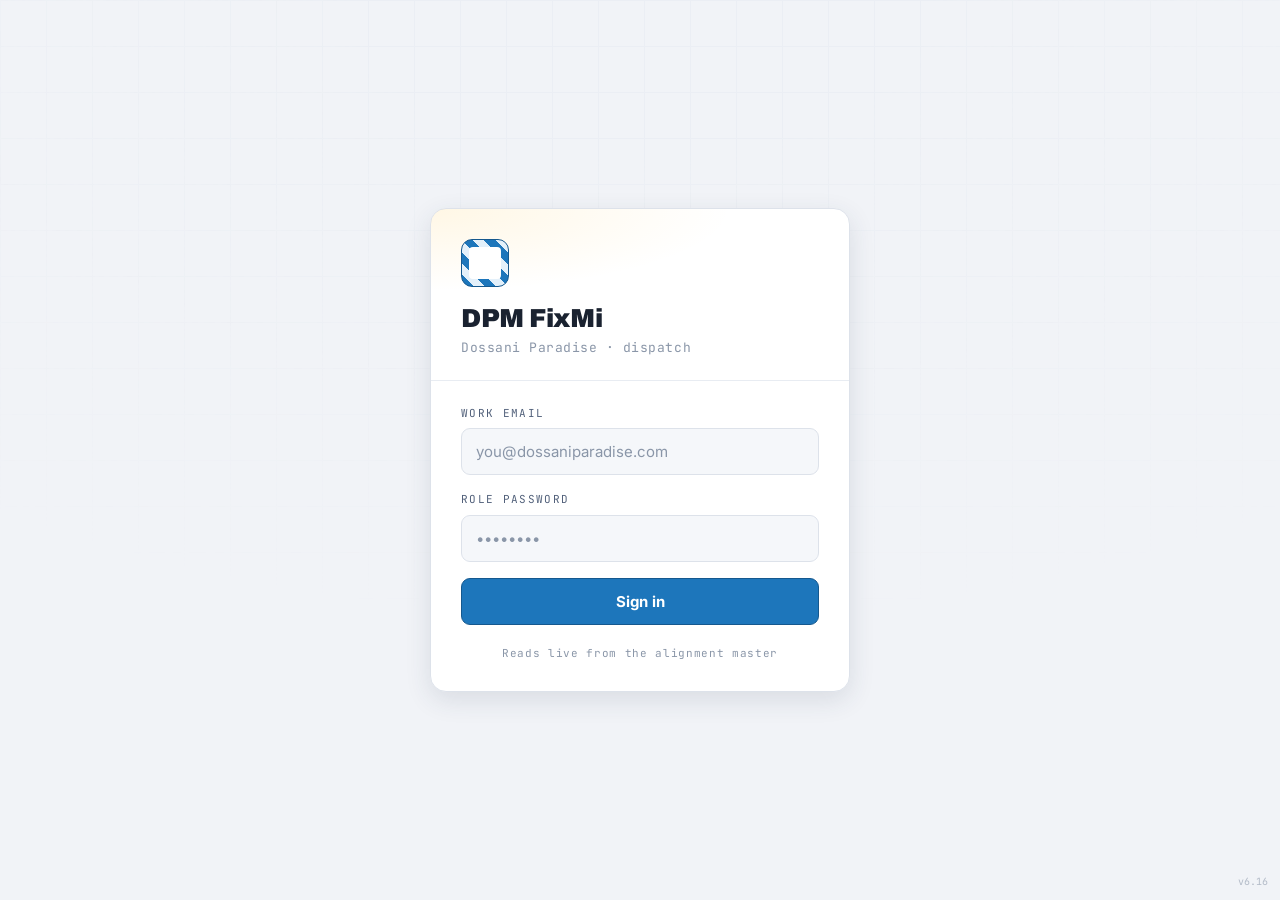
==== commit 5d7d0565: "Implement searchable store picker and style updates Added a searchable store picker component and up" ====
--- a/index.html
+++ b/index.html
@@ -133,6 +133,22 @@
 .sort-select{max-width:210px}
 @media(max-width:600px){.sort-select{max-width:none}}
 .loc-select{max-width:300px;flex:0 1 auto}
+.sp{position:relative;flex:1 1 220px;min-width:0}
+.sp-native{position:absolute;opacity:0;pointer-events:none;width:1px;height:1px}
+.sp-input{width:100%;padding-right:34px}
+.sp-caret{position:absolute;right:8px;top:50%;transform:translateY(-50%);background:none;border:none;
+  color:var(--ink-dim);font-size:13px;cursor:pointer;padding:4px 6px;line-height:1}
+.sp-menu{display:none;position:absolute;z-index:70;left:0;right:0;top:calc(100% + 4px);max-height:260px;
+  overflow-y:auto;-webkit-overflow-scrolling:touch;background:var(--panel);border:1px solid var(--line);
+  border-radius:10px;box-shadow:0 10px 28px rgba(20,30,45,.18)}
+.sp-menu.on{display:block}
+.sp-opt{display:block;width:100%;text-align:left;background:none;border:none;padding:11px 13px;
+  font-size:13.5px;color:var(--ink);cursor:pointer;border-bottom:1px solid var(--line)}
+.sp-opt:last-child{border-bottom:none}
+.sp-opt:hover{background:var(--panel-2)}
+.sp-opt.cur{background:rgba(29,118,187,.10);font-weight:700}
+.sp-none{padding:14px 13px;font-size:12.5px;color:var(--ink-dim)}
+@media(max-width:600px){.sp{flex:1 1 100%}.sp-menu{max-height:min(320px,52vh)}.sp-opt{padding:13px;font-size:14px}}
 .search{flex:1;min-width:160px}
 .list-head{font-family:var(--disp);font-weight:800;font-size:18px;margin:0 0 12px}
 .list-head .lh-n{color:var(--ink-dim);font-weight:600}
@@ -510,6 +526,20 @@
 .cr-back:hover{color:var(--amber-deep)}
 .cr-top{font-size:12.5px;color:var(--ink-mid);background:var(--panel-2);border:1px solid var(--line);
   border-radius:8px;padding:7px 11px;margin:10px 0 4px}
+.cr-tix{display:flex;flex-direction:column;gap:8px}
+.cr-tix-row{background:var(--panel-2);border:1px solid var(--line);border-radius:9px;padding:10px 12px}
+.cr-tix-top{display:flex;align-items:center;gap:8px;flex-wrap:wrap;margin-bottom:4px}
+.cr-tix-store{font-weight:700;font-size:12.5px}
+.cr-tix-when{font-size:11px;color:var(--ink-dim);margin-left:auto}
+.cr-tix-desc{font-size:13.5px;color:var(--ink);line-height:1.45;overflow-wrap:anywhere}
+.cr-tix-meta{font-size:10.5px;color:var(--ink-dim);margin-top:4px}
+.cr-tix-note{font-size:12px;color:var(--ink-mid);font-style:italic;margin-top:6px;
+  border-left:3px solid var(--line);padding-left:8px;overflow-wrap:anywhere}
+.cr-click{width:100%;text-align:left;background:none;border:none;padding:0;cursor:pointer}
+.cr-click:hover .cr-bar{filter:brightness(1.12)}
+.cr-click:hover .cr-label{color:var(--amber-deep);font-weight:600}
+.cr-back{background:none;border:none;color:var(--ink-dim);font-size:12.5px;font-weight:600;cursor:pointer;padding:0 0 8px}
+.cr-back:hover{color:var(--amber-deep)}
 .cr-hint{font-size:11.5px;color:var(--ink-dim);margin:6px 0 8px}
 .cr-chart{display:flex;flex-direction:column;gap:7px}
 .cr-row{display:grid;grid-template-columns:120px 1fr 34px;align-items:center;gap:10px}
@@ -913,7 +943,7 @@
 const APP_WRITE_PASSWORD = "rm123"; // must match ROLES.MAINTENANCE on the API
 const IMGBB_API_KEY = "b733862d15744e2bfaa4329d122f4ba0";
 const POLL_MS = 20000;
-const APP_VERSION = "6.15";
+const APP_VERSION = "6.16";
 let   SHOW_REF_TAGS = false; // default OFF — toggle with the # button in the top bar
 
 const ROLE_PASSWORDS = {
@@ -2159,10 +2189,8 @@
       </div>
       ${techTiles}
       <div class="board-controls">
-        ${storeIds.length>1?`<select class="input loc-select" onchange="curStore=this.value;render()">
-          <option value="all"${curStore==="all"?" selected":""}>All stores (${storeIds.length})</option>
-          ${storeIds.slice().sort((a,b)=>storeName(a).localeCompare(storeName(b))).map(id=>`<option value="${id}"${curStore===id?" selected":""}>${esc(storeName(id))}</option>`).join("")}
-        </select>`:""}
+        ${storeIds.length>1?storePicker({id:"boardStore",ids:storeIds,selected:curStore,
+          allLabel:`All stores (${storeIds.length})`,onChange:"curStore=this.value;render()"}):""}
         ${sortSelect()}
         <input class="input search" placeholder="Search store, issue, ticket #…" value="${escA(curSearch)}" oninput="onSearchInput(this)">
       </div>
@@ -2234,10 +2262,8 @@
     </div>
     ${tilesBlock}
     <div class="board-controls">
-      ${storeIds.length>1?`<select class="input loc-select" onchange="curStore=this.value;render()">
-        <option value="all"${curStore==="all"?" selected":""}>All stores (${storeIds.length})</option>
-        ${storeIds.slice().sort((a,b)=>storeName(a).localeCompare(storeName(b))).map(id=>`<option value="${id}"${curStore===id?" selected":""}>${esc(storeName(id))}</option>`).join("")}
-      </select>`:""}
+      ${storeIds.length>1?storePicker({id:"boardStore2",ids:storeIds,selected:curStore,
+        allLabel:`All stores (${storeIds.length})`,onChange:"curStore=this.value;render()"}):""}
       ${(curFilter==="dispatched"||curFilter==="assigned")?assigneeFilterSelect(allTickets):""}
       ${SESSION.role==="admin"?categoryFilterSelect():""}
       ${sortSelect()}
@@ -2640,7 +2666,8 @@
     <div class="sheet-head"><h2>Report new issue</h2><button class="x-btn" onclick="closeModal()">✕</button></div>
     <div class="sheet-body">
       <div class="field"><label class="label">Store</label>
-        <select class="input" id="cStore" ${ids.length===1?"disabled":""} onchange="syncCreateCats()">${storeOpts}</select></div>
+        ${storePicker({id:"cStore",ids,selected:preStore||(ids.length===1?ids[0]:""),
+          disabled:ids.length===1,onChange:"syncCreateCats()"})}</div>
       <div style="display:flex;gap:12px;margin-top:14px">
         <div class="field" style="flex:1"><label class="label">Category</label><select class="input" id="cCat" onchange="syncCreateSubs()"></select></div>
         <div class="field" style="flex:1"><label class="label">Priority</label><select class="input" id="cPri">${priOpts}</select></div>
@@ -3499,7 +3526,9 @@
     : "";
   modal(`<div class="sheet-head"><h2>Edit ticket</h2><button class="x-btn" onclick="openTicket('${id}')">✕</button></div>
     <div class="sheet-body">
-      ${canMoveStore?`<div class="field"><label class="label">Store</label><select class="input" id="eStore" onchange="openEdit(EDIT_ID)">${storeOpts}</select></div>`:""}
+      ${canMoveStore?`<div class="field"><label class="label">Store</label>
+        ${storePicker({id:"eStore",ids:(SESSION.role==="admin"?Object.keys(RESTAURANTS):myStoreIds()),
+          selected:t.storeId,onChange:"openEdit(EDIT_ID)"})}</div>`:""}
       <div style="display:flex;gap:12px${canMoveStore?";margin-top:14px":""}">
         <div class="field" style="flex:1"><label class="label">Category</label><select class="input" id="eCat" onchange="syncEditSubs()">${catOpts}</select></div>
         <div class="field" style="flex:1"><label class="label">Priority</label><select class="input" id="ePri">${priOpts}</select></div></div>
@@ -4432,9 +4461,7 @@
     ${r.dupOf?`<div class="imp-warnbox">Looks like an existing ticket (${esc(r.dupOf)}). Skip if it's the same issue.</div>`:""}
     ${r.sibling?`<div class="imp-warnbox">Similar to ${esc(r.sibling)} earlier in this file — check it isn't the same issue.</div>`:""}
     <div class="imp-fields"><div class="field full"><label class="label">Store</label>
-      <select class="input" id="isStore" onchange="impStepStoreChanged()">
-        ${stores.map(id=>`<option value="${id}"${id===r.sid?" selected":""}>${esc(storeName(id))}</option>`).join("")}
-      </select>
+      ${storePicker({id:"isStore",ids:stores,selected:r.sid,onChange:"impStepStoreChanged()"})}
       <div class="uz-h mono" style="margin-top:4px;color:var(--ink-dim)">OwlOps said: ${esc(r.dept)}</div></div>
       <div class="field"><label class="label">Category</label>
         <select class="input" id="isCat" onchange="impStepCatChanged()">${catOpts}</select></div>
@@ -4810,7 +4837,9 @@
    How many tickets were closed in a window, and the split by category, as a
    bar chart meant to be screenshotted. Closed tickets are lazily loaded, so
    this pulls them first. */
-let CR_DAYS=30, CR_MODE="cat", CR_FILTER=null;   // CR_FILTER = {dim,key,label}
+let CR_DAYS=30, CR_MODE="cat";
+let CR_PATH=[];          // breadcrumb chain of {dim,key,label} — drill as deep as you like
+let CR_LIST=false;       // showing the actual tickets rather than bars
 /* When was this ticket actually closed? The activity trail is authoritative;
    updatedAt is the fallback for imports and older records. */
 function closedAt(t){
@@ -4822,43 +4851,38 @@
   return t.updatedAt||t.finishedAt||t.createdAt||0;
 }
 async function openClosedReport(days){
-  if(!canSeeClosedReport())return;
-  if(days){CR_DAYS=days;}
+  if(days){CR_DAYS=days;CR_PATH=[];CR_LIST=false;}
   await ensureClosedLoaded();      // closed tickets aren't in the default payload
   renderClosedReport();
 }
-function crSetMode(m){CR_MODE=m;renderClosedReport()}
-function crDrill(dim,key){CR_FILTER={dim,key,label:crLabel(dim,key)};renderClosedReport()}
-function crBack(){CR_FILTER=null;renderClosedReport()}
-
-/* One row per dimension value. "item" = subcategory, which is where persistent
-   problems show up (same asset failing over and over). */
+function crSetMode(m){CR_MODE=m;CR_LIST=false;renderClosedReport()}
+function crDrill(dim,key){CR_PATH.push({dim,key,label:crLabel(dim,key)});CR_LIST=false;renderClosedReport()}
+function crBack(){ if(CR_LIST){CR_LIST=false;} else {CR_PATH.pop();} renderClosedReport(); }
+function crShowList(){CR_LIST=true;renderClosedReport()}
+
 function crKey(t,dim){
   if(dim==="cat")   return t.category||"__none";
   if(dim==="store") return t.storeId||"__none";
-  return t.subcategory||"";          // blank items are skipped, not bucketed
+  return t.subcategory||"__nosub";
 }
 function crLabel(dim,key){
   if(dim==="cat")   return key==="__none"?"Uncategorised":(ALL_CATEGORIES[key]||key);
   if(dim==="store") return key==="__none"?"Unknown store":storeName(key);
+  if(key==="__nosub")return "(no item set)";
   const parent=(SUBCATEGORIES[key]||{}).parent;
   return (subLabel(key)||key)+(parent?` · ${ALL_CATEGORIES[parent]||parent}`:"");
 }
 function crRows(){
   const since=now()-CR_DAYS*86400000;
-  const mine=SESSION.scope==="all"?null:new Set(myStoreIds());
   return Object.values(TICKETS).filter(t=>{
     if(t.status!=="closed"||closedAt(t)<since)return false;
-    if(mine&&!mine.has(t.storeId))return false;         // directors / coaches: own stores only
-    if(CR_FILTER&&crKey(t,CR_FILTER.dim)!==CR_FILTER.key)return false;
-    return true;
+    return CR_PATH.every(f=>crKey(t,f.dim)===f.key);
   });
 }
 function crGroup(rows,dim){
   const by={};
   rows.forEach(t=>{
     const k=crKey(t,dim);
-    if(dim==="item"&&!k)return;      // ticket has no subcategory
     if(!by[k])by[k]={key:k,label:crLabel(dim,k),n:0};
     by[k].n++;
   });
@@ -4869,49 +4893,72 @@
   const max=list[0].n;
   return `<div class="cr-chart">${list.map(c=>{
     const w=max?Math.max(2,Math.round(c.n/max*100)):0;
-    const tag=clickable?`<button class="cr-row cr-click" onclick="crDrill('${dim}','${escA(c.key)}')">`:`<div class="cr-row">`;
-    const end=clickable?`</button>`:`</div>`;
-    return `${tag}
-      <div class="cr-label">${esc(c.label)}</div>
+    const o=clickable?`<button class="cr-row cr-click" onclick="crDrill('${dim}','${escA(c.key)}')">`:`<div class="cr-row">`;
+    const e=clickable?`</button>`:`</div>`;
+    return `${o}<div class="cr-label">${esc(c.label)}</div>
       <div class="cr-track"><div class="cr-bar" style="width:${w}%"></div></div>
-      <div class="cr-n">${c.n}</div>${end}`;}).join("")}</div>`;
+      <div class="cr-n">${c.n}</div>${e}`;}).join("")}</div>`;
+}
+/* The bottom of every drill: the tickets themselves. Categories like "Other"
+   tell you nothing, so this is where you read what actually happened. */
+function crTicketList(rows){
+  if(!rows.length)return `<div class="rp-empty">No tickets here.</div>`;
+  const sorted=rows.slice().sort((a,b)=>closedAt(b)-closedAt(a));
+  return `<div class="cr-tix">${sorted.map(t=>{
+    const note=(t.closeNote&&t.closeNote.text)?t.closeNote.text:"";
+    const pri=t.priority==="emergency"?"e":(t.priority==="urgent"?"u":"");
+    return `<div class="cr-tix-row">
+      <div class="cr-tix-top">
+        <span class="cr-tix-store">${esc(storeName(t.storeId))}</span>
+        <span class="r-pri ${pri}">${esc(PRIORITIES[t.priority]||"Normal")}</span>
+        <span class="cr-tix-when mono">${esc(fmtDateShort(closedAt(t)))}</span>
+      </div>
+      <div class="cr-tix-desc">${esc(t.description||"(no description)")}</div>
+      <div class="cr-tix-meta mono">${esc(t.shortId||"")} · ${esc(catPath(t))}</div>
+      ${note?`<div class="cr-tix-note">“${esc(note)}”</div>`:""}
+    </div>`;}).join("")}</div>`;
 }
 
 function renderClosedReport(){
-  const rows=crRows();
-  const total=rows.length;
+  const rows=crRows(), total=rows.length;
   const since=now()-CR_DAYS*86400000;
   const from=new Date(since).toLocaleDateString("en-US",{month:"short",day:"numeric"});
   const to=new Date().toLocaleDateString("en-US",{month:"short",day:"numeric",year:"numeric"});
   const pick=[30,60,90].map(d=>`<button class="ce-tab${CR_DAYS===d?" on":""}" onclick="openClosedReport(${d})">${d}d</button>`).join("");
 
-  let body,heroSub,backBtn="";
-  if(CR_FILTER){
-    // Drilled in: show the two OTHER dimensions inside this slice.
-    backBtn=`<button class="cr-back" onclick="crBack()">‹ All closed tickets</button>`;
-    heroSub=`closed in <b>${esc(CR_FILTER.label)}</b><br><span class="mono">last ${CR_DAYS} days · ${esc(from)} – ${esc(to)}</span>`;
-    const other=CR_FILTER.dim==="store"
-      ? [["cat","By category"],["item","By item"]]
-      : [["store","By store"],["item","By item"]];
-    body=other.map(([d,t])=>{
+  const crumb=CR_PATH.map(f=>esc(f.label)).join(" › ");
+  const backLabel=CR_LIST?"‹ Back to the chart"
+    :(CR_PATH.length>1?`‹ ${esc(CR_PATH[CR_PATH.length-2].label)}`:"‹ All closed tickets");
+  const backBtn=(CR_PATH.length||CR_LIST)?`<button class="cr-back" onclick="crBack()">${backLabel}</button>`:"";
+
+  let body,heroSub;
+  if(CR_LIST){
+    heroSub=`${crumb?`in <b>${crumb}</b><br>`:""}<span class="mono">last ${CR_DAYS} days · ${esc(from)} – ${esc(to)}</span>`;
+    body=`<div class="section-label" style="margin-top:16px">Tickets<span class="ln"></span></div>${crTicketList(rows)}`;
+  }else if(CR_PATH.length){
+    heroSub=`closed in <b>${crumb}</b><br><span class="mono">last ${CR_DAYS} days · ${esc(from)} – ${esc(to)}</span>`;
+    const used=new Set(CR_PATH.map(f=>f.dim));
+    const rest=[["cat","By category"],["store","By store"],["item","By item"]].filter(([d])=>!used.has(d));
+    body=rest.map(([d,t])=>{
       const list=crGroup(rows,d);
-      return `<div class="section-label" style="margin-top:16px">${t}<span class="ln"></span></div>
-        ${crBars(list,d,d!==CR_FILTER.dim)}`;}).join("");
+      // A single bucket adds nothing — don't make them tap through it.
+      if(list.length<2)return "";
+      return `<div class="section-label" style="margin-top:16px">${t}<span class="ln"></span></div>${crBars(list,d,true)}`;
+    }).join("")
+    + `<button class="btn btn-ghost btn-block" style="margin-top:14px" onclick="crShowList()">📋 Read these ${total} ticket${total===1?"":"s"}</button>`;
   }else{
     const modes=[["cat","Category"],["store","Store"],["item","Item"]];
     const tabs=modes.map(([k,l])=>`<button class="ce-tab${CR_MODE===k?" on":""}" onclick="crSetMode('${k}')">${l}</button>`).join("");
-    const list=crGroup(rows,CR_MODE);
-    const top=list[0];
-    const scopeTxt=SESSION.scope==="all"?"":` across your ${myStoreIds().length} store${myStoreIds().length===1?"":"s"}`;
-    heroSub=`closed in the last ${CR_DAYS} days${scopeTxt}<br><span class="mono">${esc(from)} – ${esc(to)}</span>`;
+    const list=crGroup(rows,CR_MODE), top=list[0];
+    heroSub=`closed in the last ${CR_DAYS} days<br><span class="mono">${esc(from)} – ${esc(to)}</span>`;
     const hint=CR_MODE==="item"
       ? `<p class="cr-hint">Items repeating across the window are your persistent problems.</p>`
       : (CR_MODE==="store"?`<p class="cr-hint">Ranked by volume — the busiest store is first.</p>`:"");
     body=`<div class="ce-tabs" style="margin-top:16px">${tabs}</div>
       ${top?`<div class="cr-top">Most: <b>${esc(top.label)}</b> · ${top.n}</div>`:""}
-      ${hint}
-      ${crBars(list,CR_MODE,true)}
-      <p class="cr-hint" style="margin-top:10px">Tap any bar to break it down.</p>`;
+      ${hint}${crBars(list,CR_MODE,true)}
+      <p class="cr-hint" style="margin-top:10px">Tap any bar to break it down, then read the tickets.</p>
+      <button class="btn btn-ghost btn-block" onclick="crShowList()">📋 Read all ${total} ticket${total===1?"":"s"}</button>`;
   }
 
   const emerg=rows.filter(t=>t.priority==="emergency").length;
@@ -4923,10 +4970,7 @@
     <div class="sheet-body">
       ${backBtn}
       <div class="ce-tabs" style="margin-bottom:14px">${pick}</div>
-      <div class="cr-hero">
-        <div class="cr-big">${total}</div>
-        <div class="cr-sub">${heroSub}</div>
-      </div>
+      <div class="cr-hero"><div class="cr-big">${total}</div><div class="cr-sub">${heroSub}</div></div>
       <div class="imp-summary" style="margin:14px 0 4px">
         <div class="rp-stat"><div class="rp-n">${stores}</div><div class="rp-l">stores</div></div>
         <div class="rp-stat"><div class="rp-n">${emerg}</div><div class="rp-l">emergencies</div></div>
@@ -5414,6 +5458,82 @@
       <button class="btn btn-ghost btn-sm" style="margin-left:8px" onclick="openJobCosts('match',{ticket:'${id}'})">$ Link invoice</button></span></div>
     ${list}`;
 }
+
+
+/* ============================================================ SEARCHABLE STORE PICKER
+   A native <select> is unusable past ~50 stores — you scroll and read. This
+   renders a real <input> that filters as you type, backed by a HIDDEN <select>
+   so every existing caller ($("cStore").value, onchange handlers, form reads)
+   keeps working untouched.
+   Matches on store name AND store number, so "28313" finds it as fast as "Cross". */
+function storePicker(opts){
+  const {id,ids,selected,onChange,allLabel,disabled}=opts;
+  const list=ids.slice().sort((a,b)=>storeName(a).localeCompare(storeName(b)));
+  const options=(allLabel?`<option value="all"${selected==="all"?" selected":""}>${esc(allLabel)}</option>`:"")
+    +list.map(sid=>`<option value="${sid}"${selected===sid?" selected":""}>${esc(storeName(sid))}</option>`).join("");
+  const cur=selected==="all"?(allLabel||""):(selected?storeName(selected):"");
+  const dis=disabled?" disabled":"";
+  return `<div class="sp" data-sp="${id}">
+    <select class="input sp-native" id="${id}"${dis} onchange="${onChange||""}">${options}</select>
+    <input class="input sp-input" id="${id}_q"${dis} autocomplete="off" spellcheck="false"
+      placeholder="Search stores…" value="${escA(cur)}"
+      onfocus="spOpen('${id}')" oninput="spFilter('${id}')" onkeydown="spKey(event,'${id}')">
+    <button type="button" class="sp-caret"${dis} onclick="spToggle('${id}')" tabindex="-1">▾</button>
+    <div class="sp-menu" id="${id}_menu"></div>
+  </div>`;
+}
+function spEls(id){return {sel:$(id),q:$(id+"_q"),menu:$(id+"_menu")}}
+function spItems(id){
+  const {sel}=spEls(id); if(!sel)return[];
+  return [...sel.options].map(o=>({value:o.value,label:o.textContent}));
+}
+function spOpen(id){const {q}=spEls(id); if(q)q.select(); spFilter(id,true);}
+function spToggle(id){
+  const {menu,q}=spEls(id);
+  if(menu&&menu.classList.contains("on")){spClose(id);}
+  else{if(q)q.focus(); spFilter(id,true);}
+}
+function spClose(id){const {menu}=spEls(id); if(menu)menu.classList.remove("on")}
+function spFilter(id,showAll){
+  const {q,menu,sel}=spEls(id); if(!q||!menu||!sel)return;
+  const term=(showAll?"":q.value).trim().toLowerCase();
+  const hits=spItems(id).filter(o=>{
+    if(!term)return true;
+    const num=(o.value&&o.value!=="all")?String(store(o.value).storeNumber||"").toLowerCase():"";
+    return o.label.toLowerCase().includes(term)||num.includes(term);
+  }).slice(0,60);
+  menu.innerHTML=hits.length
+    ? hits.map(o=>`<button type="button" class="sp-opt${o.value===sel.value?" cur":""}"
+        onclick="spPick('${id}','${escA(o.value)}')">${esc(o.label)}</button>`).join("")
+    : `<div class="sp-none">No store matches “${esc(q.value)}”</div>`;
+  menu.classList.add("on"); menu.scrollTop=0;
+}
+function spPick(id,val){
+  const {sel,q}=spEls(id); if(!sel)return;
+  sel.value=val;
+  const opt=[...sel.options].find(o=>o.value===val);
+  if(q)q.value=opt?opt.textContent:"";
+  spClose(id);
+  sel.dispatchEvent(new Event("change",{bubbles:true}));   // fire the caller's own handler
+}
+/* Enter takes the top match; Escape restores what was selected. */
+function spKey(e,id){
+  const {menu,sel,q}=spEls(id);
+  if(e.key==="Escape"){
+    const opt=[...(sel?sel.options:[])].find(o=>o.value===sel.value);
+    if(q)q.value=opt?opt.textContent:"";
+    spClose(id); e.preventDefault(); return;
+  }
+  if(e.key==="Enter"){
+    const first=menu&&menu.querySelector(".sp-opt");
+    if(first){first.click(); e.preventDefault();}
+  }
+}
+document.addEventListener("click",e=>{
+  document.querySelectorAll(".sp-menu.on").forEach(m=>{
+    const w=m.closest(".sp"); if(w&&!w.contains(e.target))m.classList.remove("on");
+  });
+});
 
 /* ============================================================ VENDORS */
 function openSettings(){
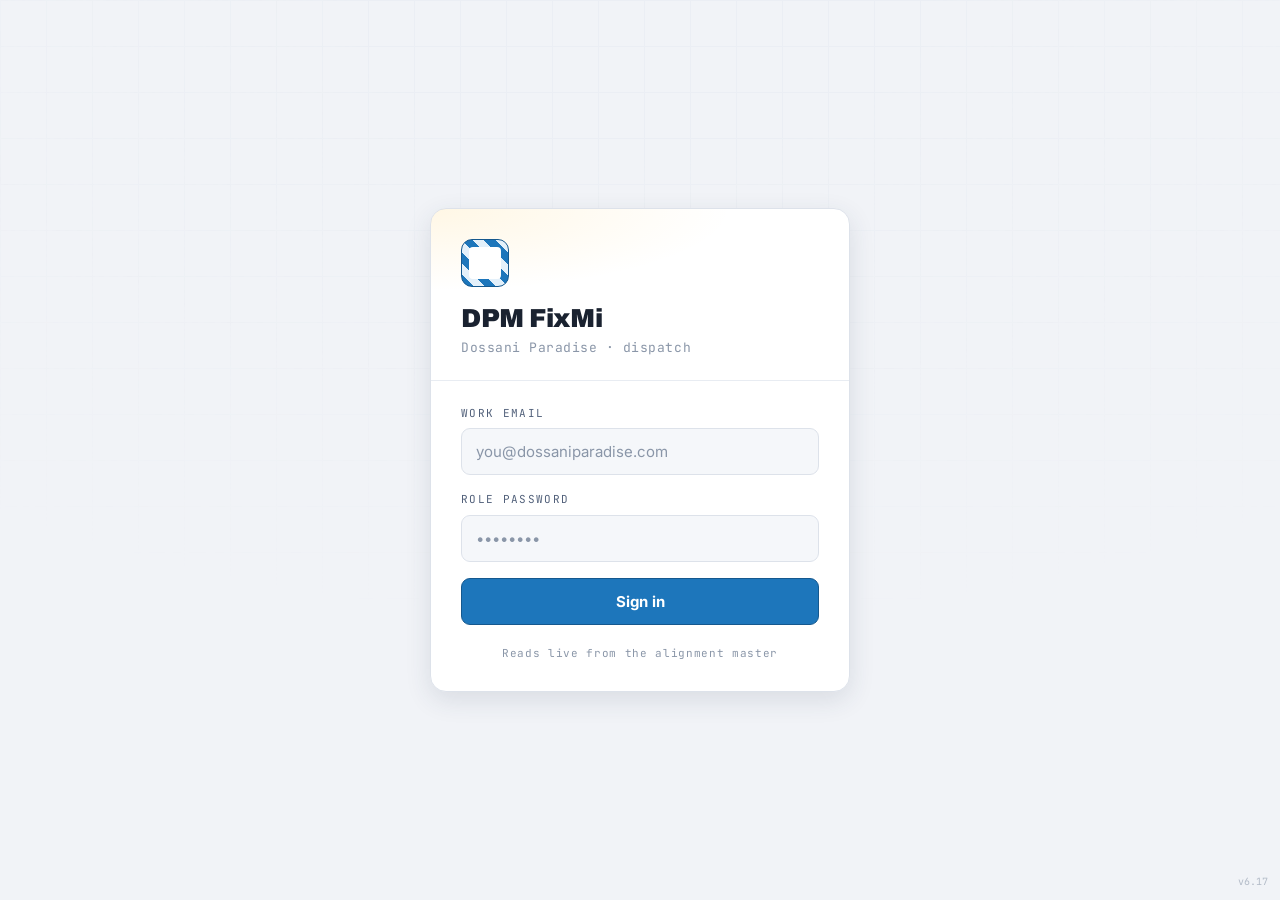
==== commit 85eb8b2c: "Update app version to 6.17 and enhance ticket display" ====
--- a/index.html
+++ b/index.html
@@ -526,6 +526,11 @@
 .cr-back:hover{color:var(--amber-deep)}
 .cr-top{font-size:12.5px;color:var(--ink-mid);background:var(--panel-2);border:1px solid var(--line);
   border-radius:8px;padding:7px 11px;margin:10px 0 4px}
+.cr-of{font-size:26px;color:var(--ink-dim);font-weight:700;margin-left:4px}
+.cr-ratio{margin-top:10px}
+.cr-ratio-bar{height:8px;border-radius:99px;background:var(--panel-2);border:1px solid var(--line);overflow:hidden}
+.cr-ratio-fill{height:100%;background:linear-gradient(90deg,var(--amber),var(--amber-deep));border-radius:99px;transition:width .3s}
+.cr-ratio-txt{font-size:12px;color:var(--ink-mid);margin-top:6px}
 .cr-tix{display:flex;flex-direction:column;gap:8px}
 .cr-tix-row{background:var(--panel-2);border:1px solid var(--line);border-radius:9px;padding:10px 12px}
 .cr-tix-top{display:flex;align-items:center;gap:8px;flex-wrap:wrap;margin-bottom:4px}
@@ -943,7 +948,7 @@
 const APP_WRITE_PASSWORD = "rm123"; // must match ROLES.MAINTENANCE on the API
 const IMGBB_API_KEY = "b733862d15744e2bfaa4329d122f4ba0";
 const POLL_MS = 20000;
-const APP_VERSION = "6.16";
+const APP_VERSION = "6.17";
 let   SHOW_REF_TAGS = false; // default OFF — toggle with the # button in the top bar
 
 const ROLE_PASSWORDS = {
@@ -4879,6 +4884,15 @@
     return CR_PATH.every(f=>crKey(t,f.dim)===f.key);
   });
 }
+/* Tickets RAISED in the window (any status), under the same drill filters.
+   This is the denominator: closed is measured against what actually came in. */
+function crOpenedRows(){
+  const since=now()-CR_DAYS*86400000;
+  return Object.values(TICKETS).filter(t=>{
+    if((t.createdAt||0)<since)return false;
+    return CR_PATH.every(f=>crKey(t,f.dim)===f.key);
+  });
+}
 function crGroup(rows,dim){
   const by={};
   rows.forEach(t=>{
@@ -4936,7 +4950,7 @@
     heroSub=`${crumb?`in <b>${crumb}</b><br>`:""}<span class="mono">last ${CR_DAYS} days · ${esc(from)} – ${esc(to)}</span>`;
     body=`<div class="section-label" style="margin-top:16px">Tickets<span class="ln"></span></div>${crTicketList(rows)}`;
   }else if(CR_PATH.length){
-    heroSub=`closed in <b>${crumb}</b><br><span class="mono">last ${CR_DAYS} days · ${esc(from)} – ${esc(to)}</span>`;
+    heroSub=`closed / raised in <b>${crumb}</b><br><span class="mono">last ${CR_DAYS} days · ${esc(from)} – ${esc(to)}</span>`;
     const used=new Set(CR_PATH.map(f=>f.dim));
     const rest=[["cat","By category"],["store","By store"],["item","By item"]].filter(([d])=>!used.has(d));
     body=rest.map(([d,t])=>{
@@ -4950,7 +4964,7 @@
     const modes=[["cat","Category"],["store","Store"],["item","Item"]];
     const tabs=modes.map(([k,l])=>`<button class="ce-tab${CR_MODE===k?" on":""}" onclick="crSetMode('${k}')">${l}</button>`).join("");
     const list=crGroup(rows,CR_MODE), top=list[0];
-    heroSub=`closed in the last ${CR_DAYS} days<br><span class="mono">${esc(from)} – ${esc(to)}</span>`;
+    heroSub=`closed / raised in the last ${CR_DAYS} days<br><span class="mono">${esc(from)} – ${esc(to)}</span>`;
     const hint=CR_MODE==="item"
       ? `<p class="cr-hint">Items repeating across the window are your persistent problems.</p>`
       : (CR_MODE==="store"?`<p class="cr-hint">Ranked by volume — the busiest store is first.</p>`:"");
@@ -4961,6 +4975,14 @@
       <button class="btn btn-ghost btn-block" onclick="crShowList()">📋 Read all ${total} ticket${total===1?"":"s"}</button>`;
   }
 
+  // Opened vs closed in the same window. Closing MORE than came in is a real
+  // outcome (backlog being cleared), so the bar caps rather than reading wrong.
+  const openedRows=crOpenedRows();
+  const opened=openedRows.length;
+  const stillOpen=openedRows.filter(t=>t.status!=="closed").length;
+  const closedMore=opened>0&&total>opened;
+  const pct=opened?Math.min(100,Math.round(total/opened*100)):0;
+
   const emerg=rows.filter(t=>t.priority==="emergency").length;
   const stores=new Set(rows.map(t=>t.storeId)).size;
   const durs=rows.map(t=>closedAt(t)-(t.createdAt||0)).filter(d=>d>0).sort((a,b)=>a-b);
@@ -4970,11 +4992,20 @@
     <div class="sheet-body">
       ${backBtn}
       <div class="ce-tabs" style="margin-bottom:14px">${pick}</div>
-      <div class="cr-hero"><div class="cr-big">${total}</div><div class="cr-sub">${heroSub}</div></div>
+      <div class="cr-hero">
+        <div class="cr-big">${total}<span class="cr-of">/ ${opened}</span></div>
+        <div class="cr-sub">${heroSub}</div>
+      </div>
+      <div class="cr-ratio">
+        <div class="cr-ratio-bar"><div class="cr-ratio-fill" style="width:${pct}%"></div></div>
+        <div class="cr-ratio-txt">${opened?`<b>${pct}%</b> of the ${opened} raised ${CR_PATH.length?"here ":""}in this window ${closedMore?"— and older work cleared too":"are closed"}`
+          :`No tickets were raised in this window`}</div>
+      </div>
       <div class="imp-summary" style="margin:14px 0 4px">
-        <div class="rp-stat"><div class="rp-n">${stores}</div><div class="rp-l">stores</div></div>
+        <div class="rp-stat"><div class="rp-n">${opened}</div><div class="rp-l">raised</div></div>
+        <div class="rp-stat"><div class="rp-n">${stillOpen}</div><div class="rp-l">still open</div></div>
         <div class="rp-stat"><div class="rp-n">${emerg}</div><div class="rp-l">emergencies</div></div>
-        <div class="rp-stat"><div class="rp-n">${medDays}</div><div class="rp-l">median days open</div></div>
+        <div class="rp-stat"><div class="rp-n">${medDays}</div><div class="rp-l">median days</div></div>
       </div>
       ${total?body:`<div class="rp-empty">No tickets were closed in this window.</div>`}
     </div>
